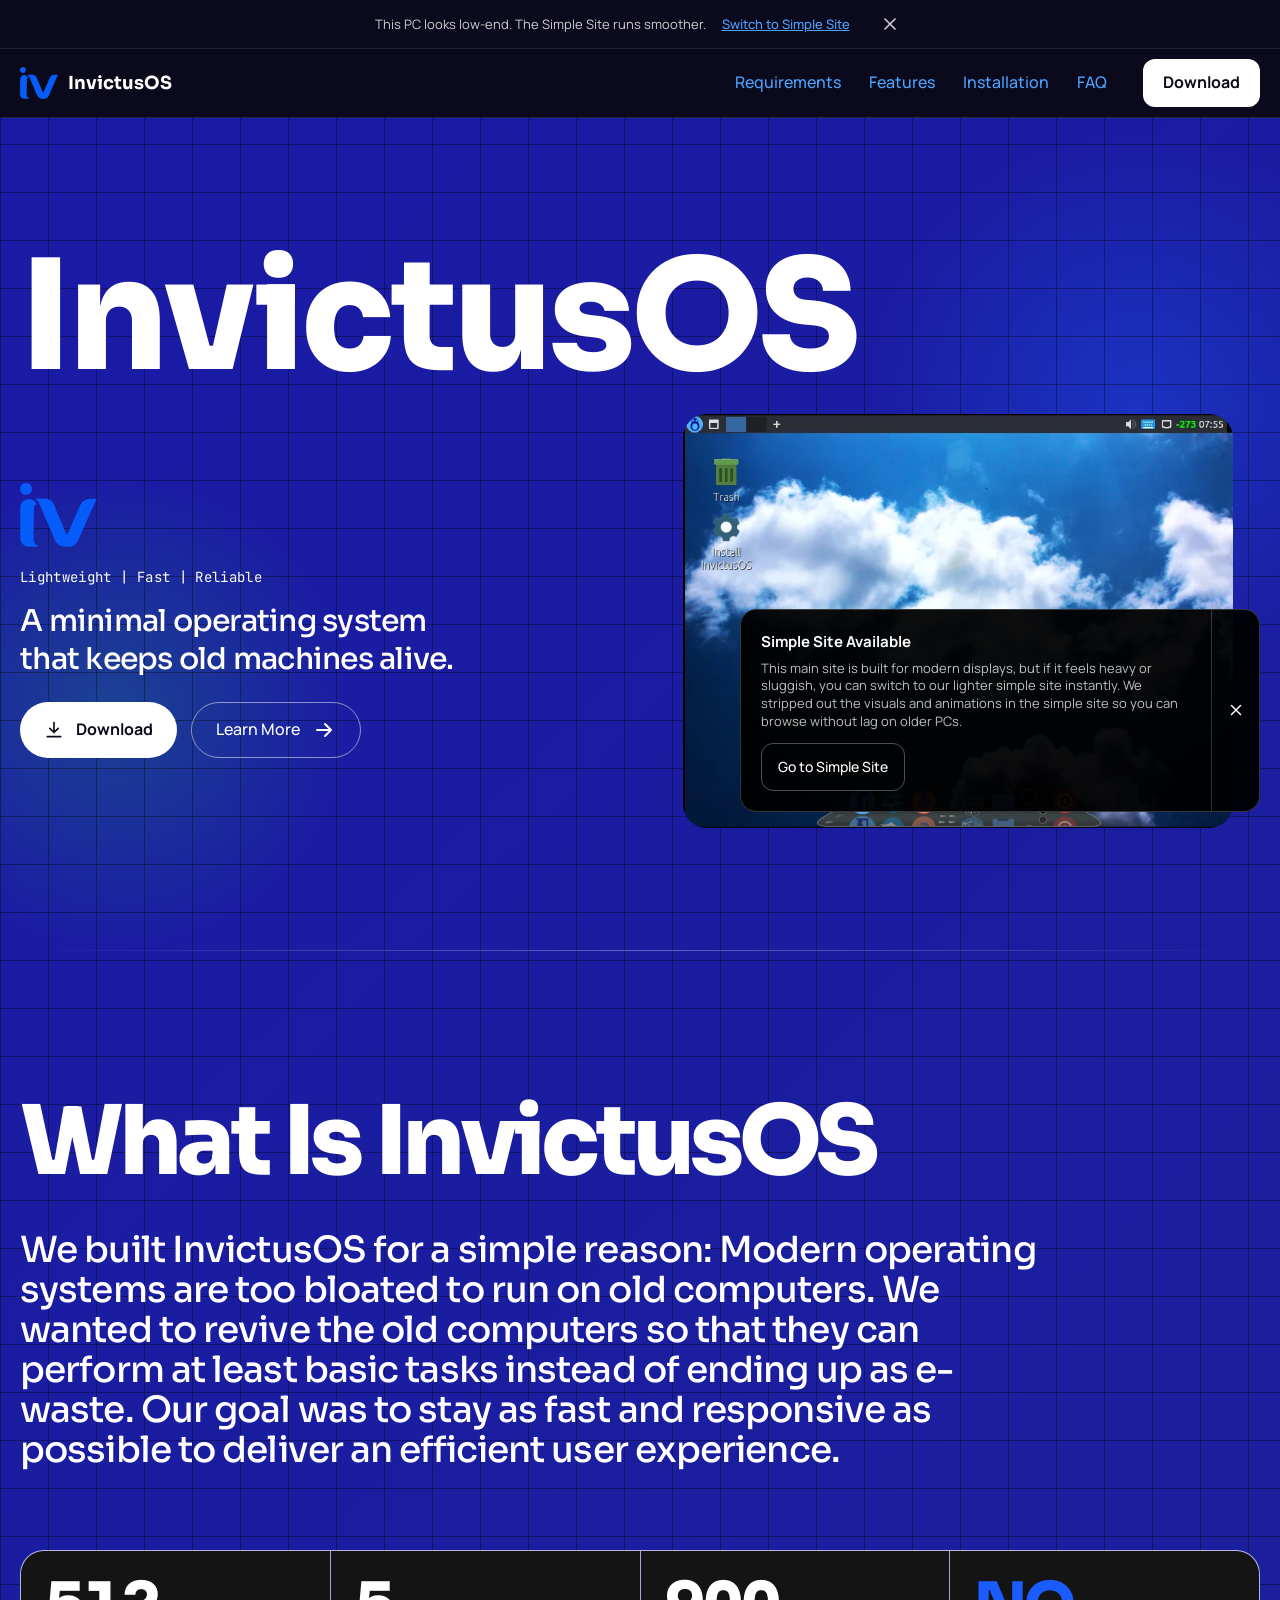
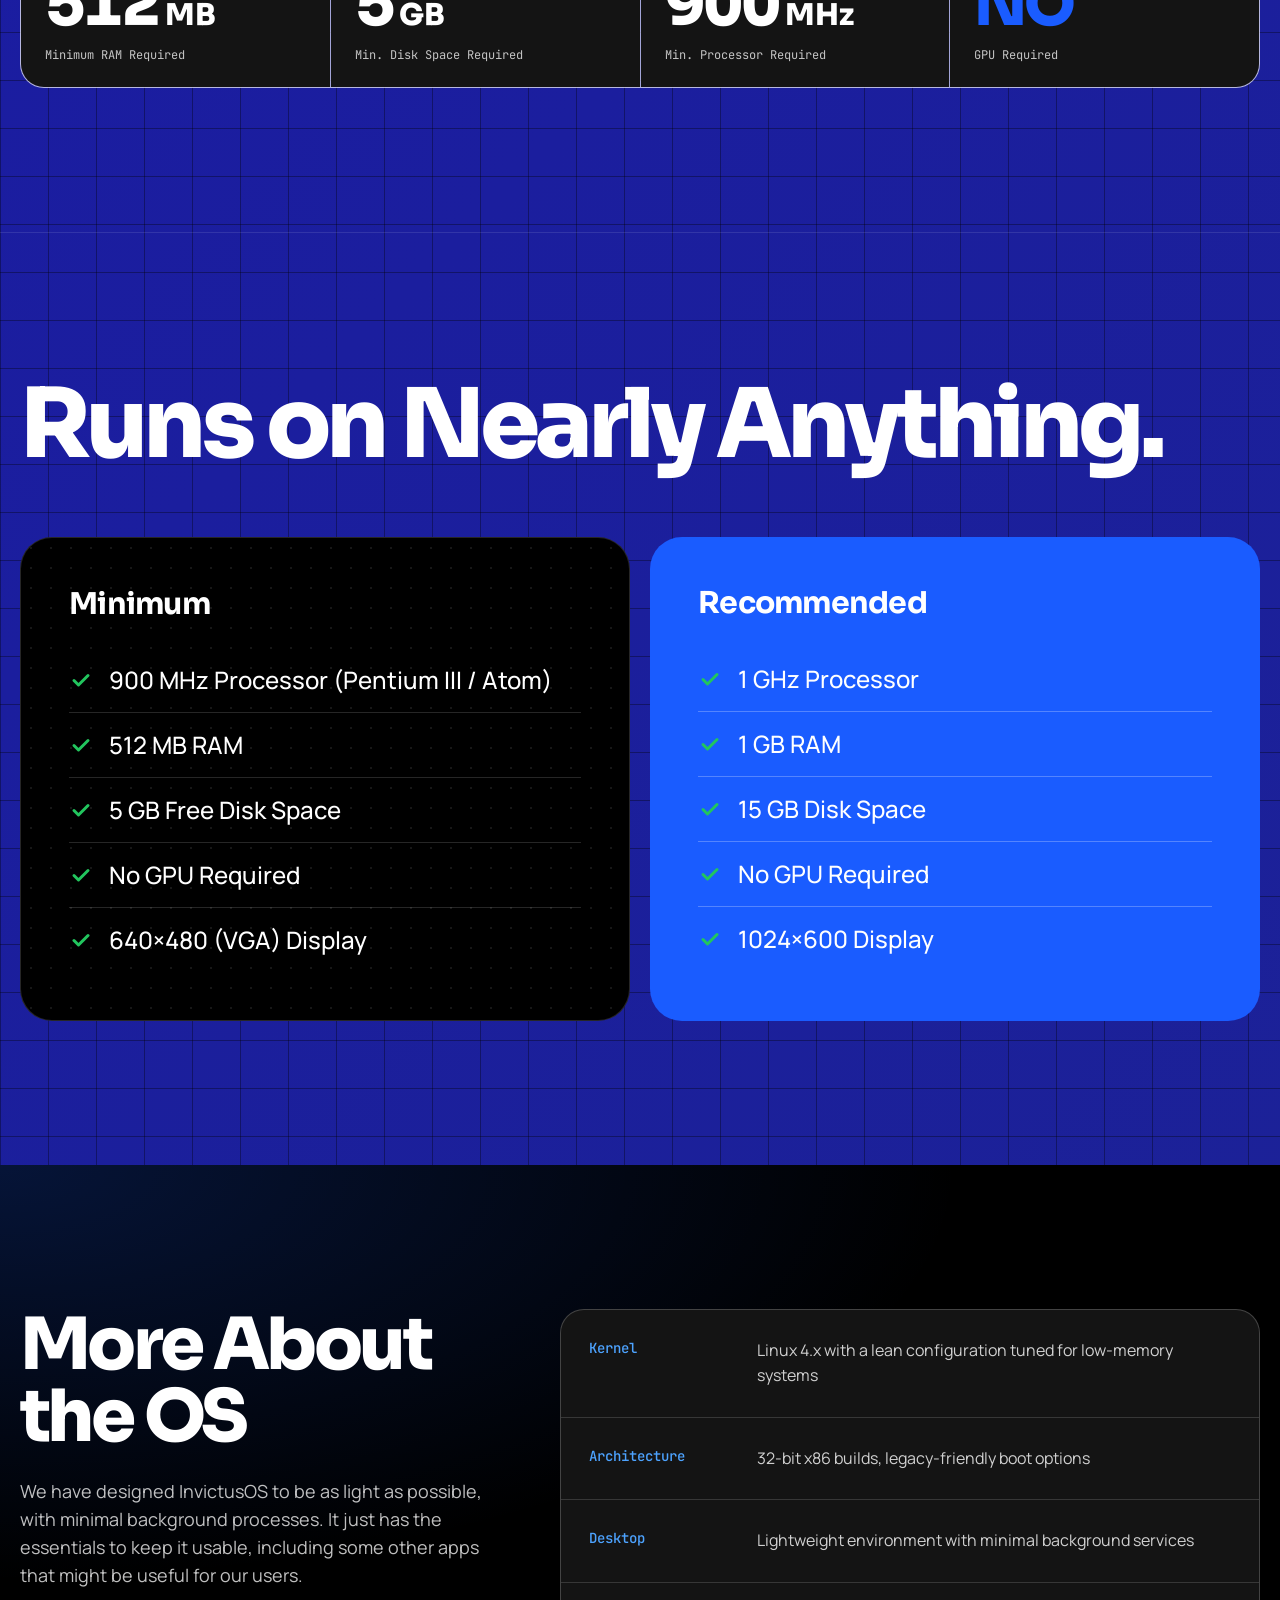
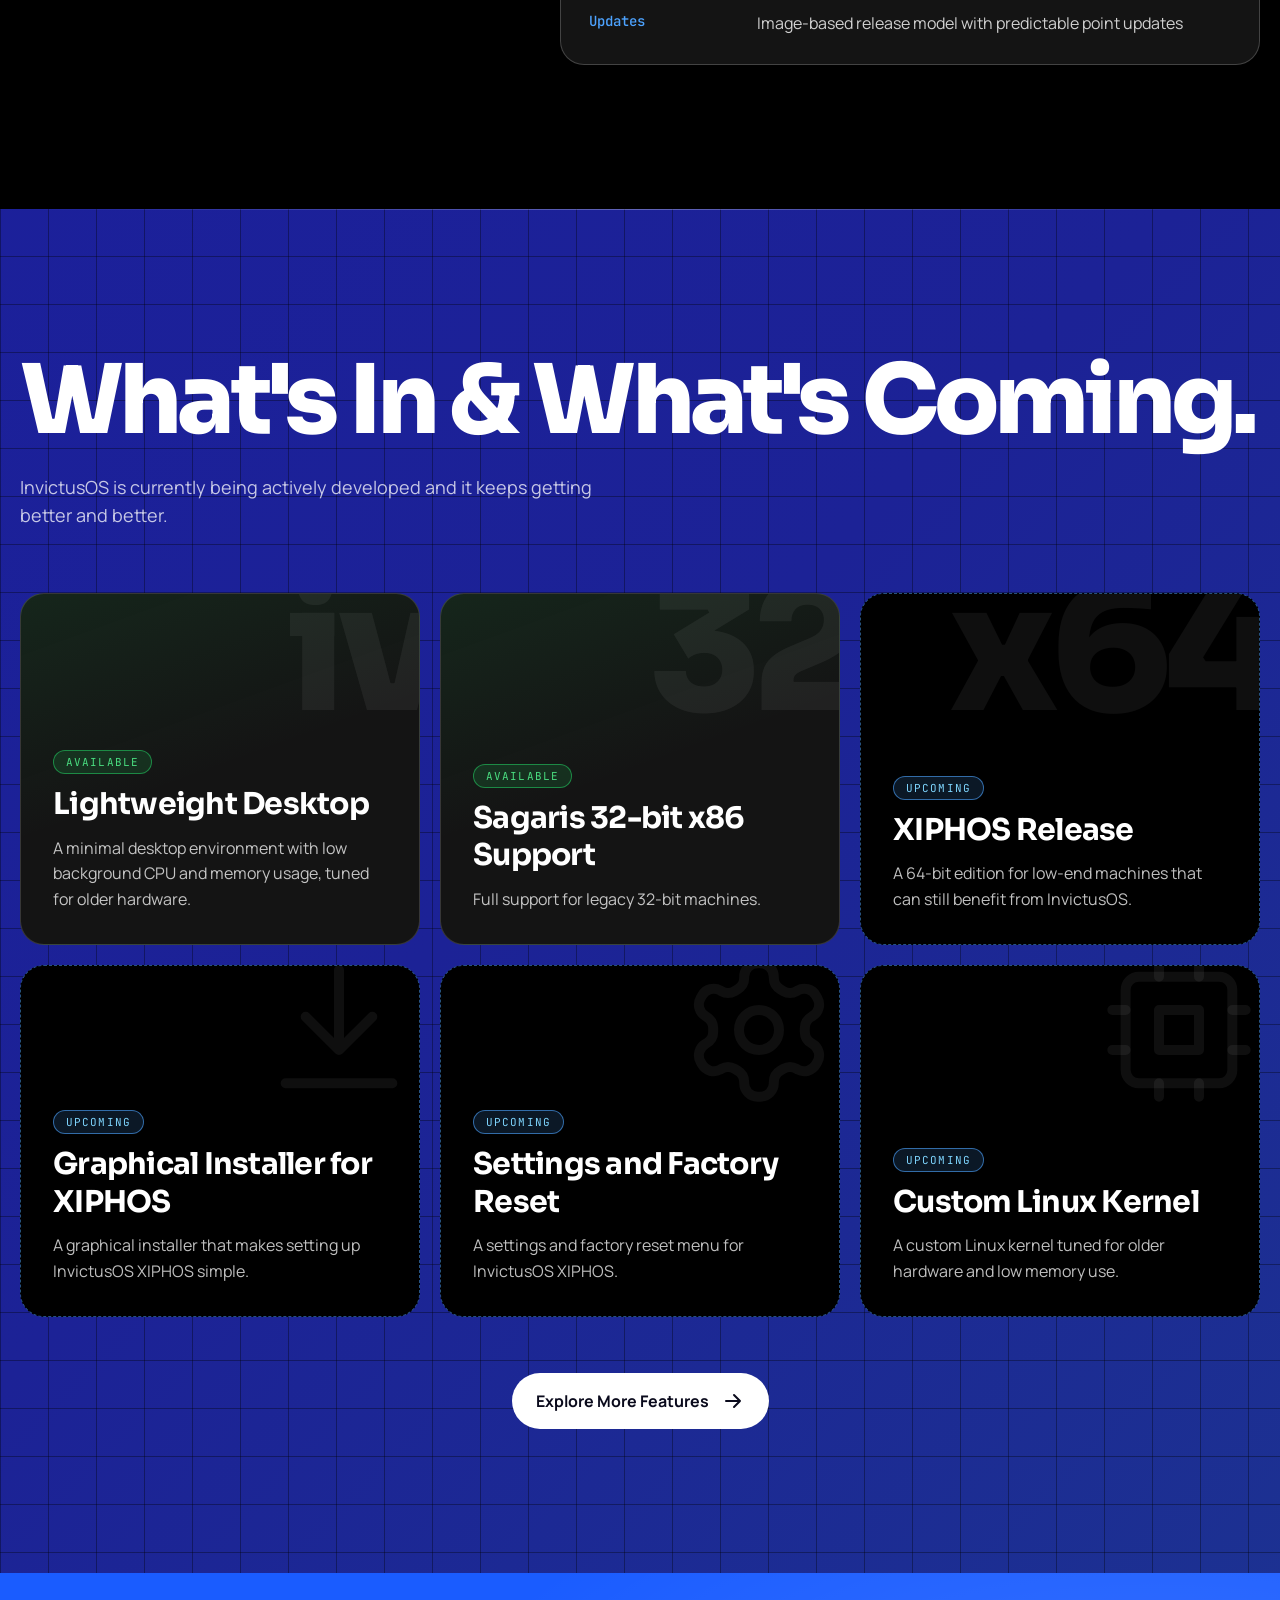
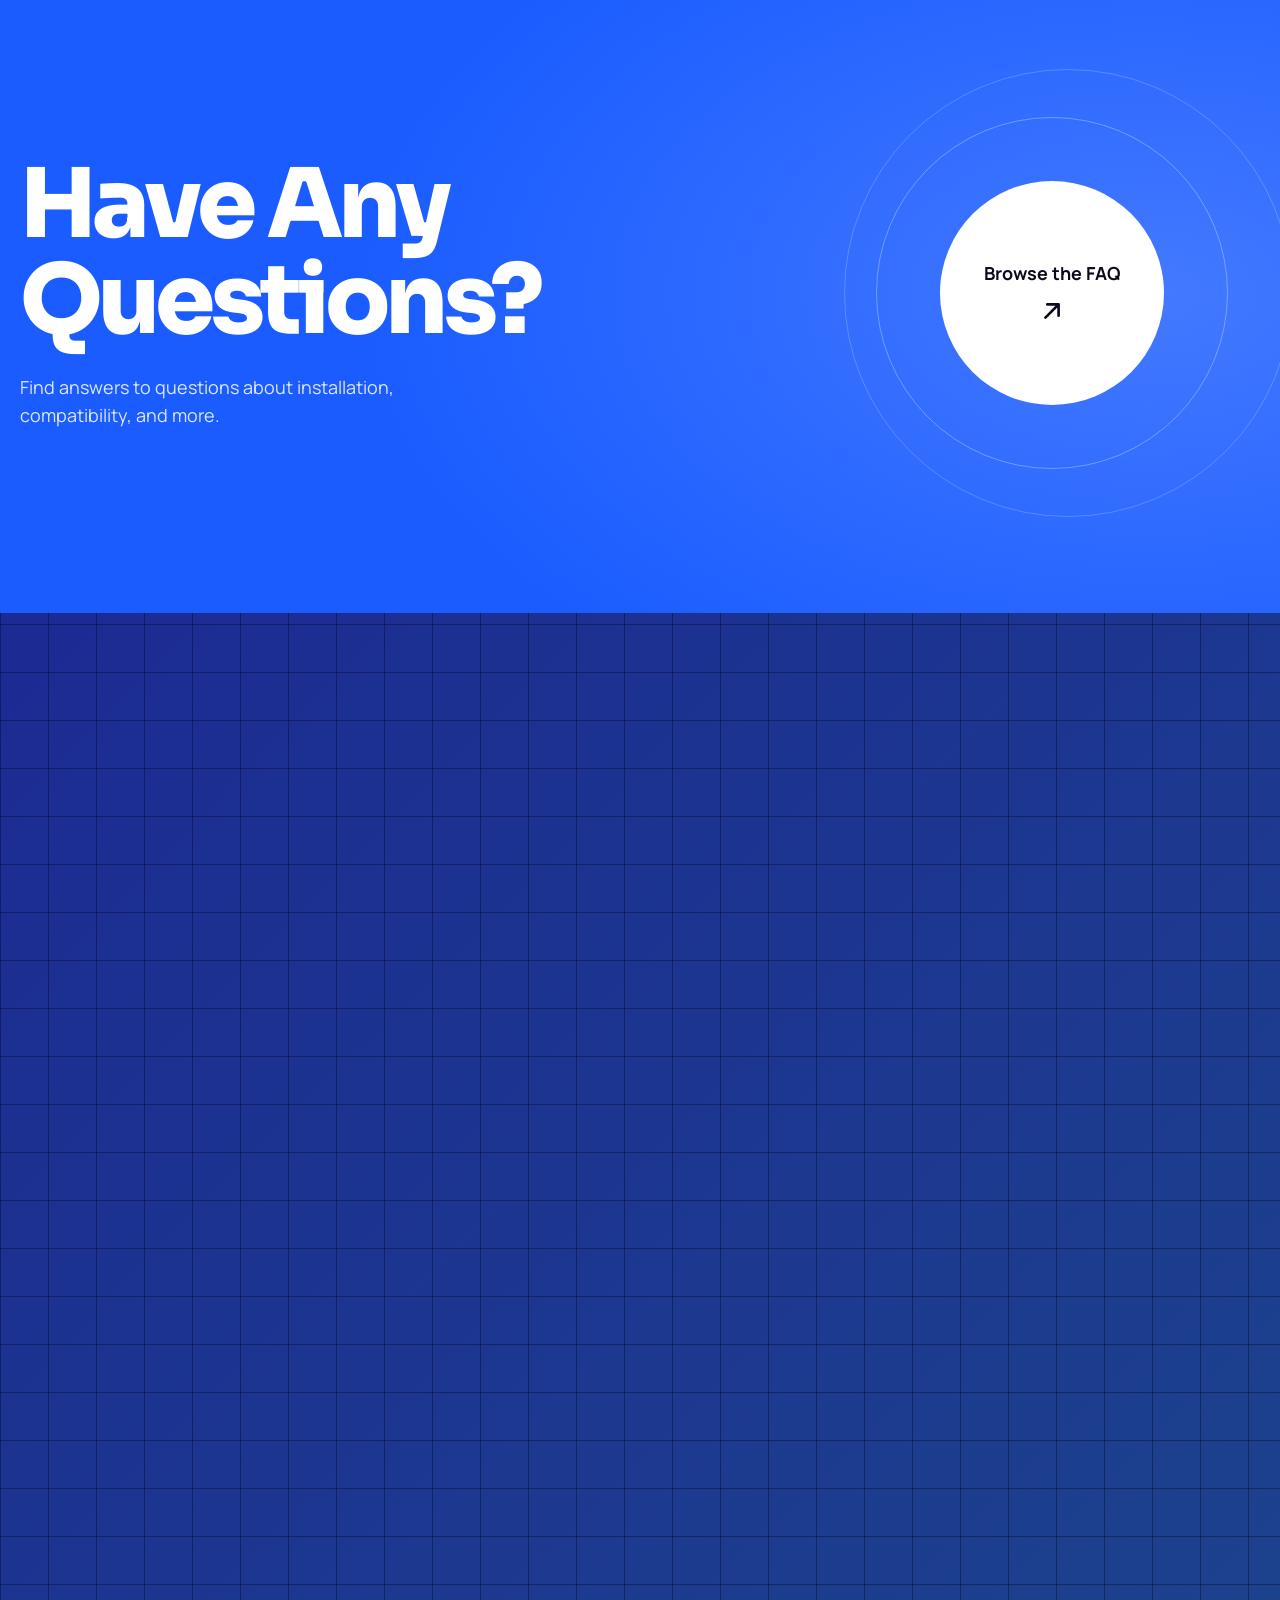
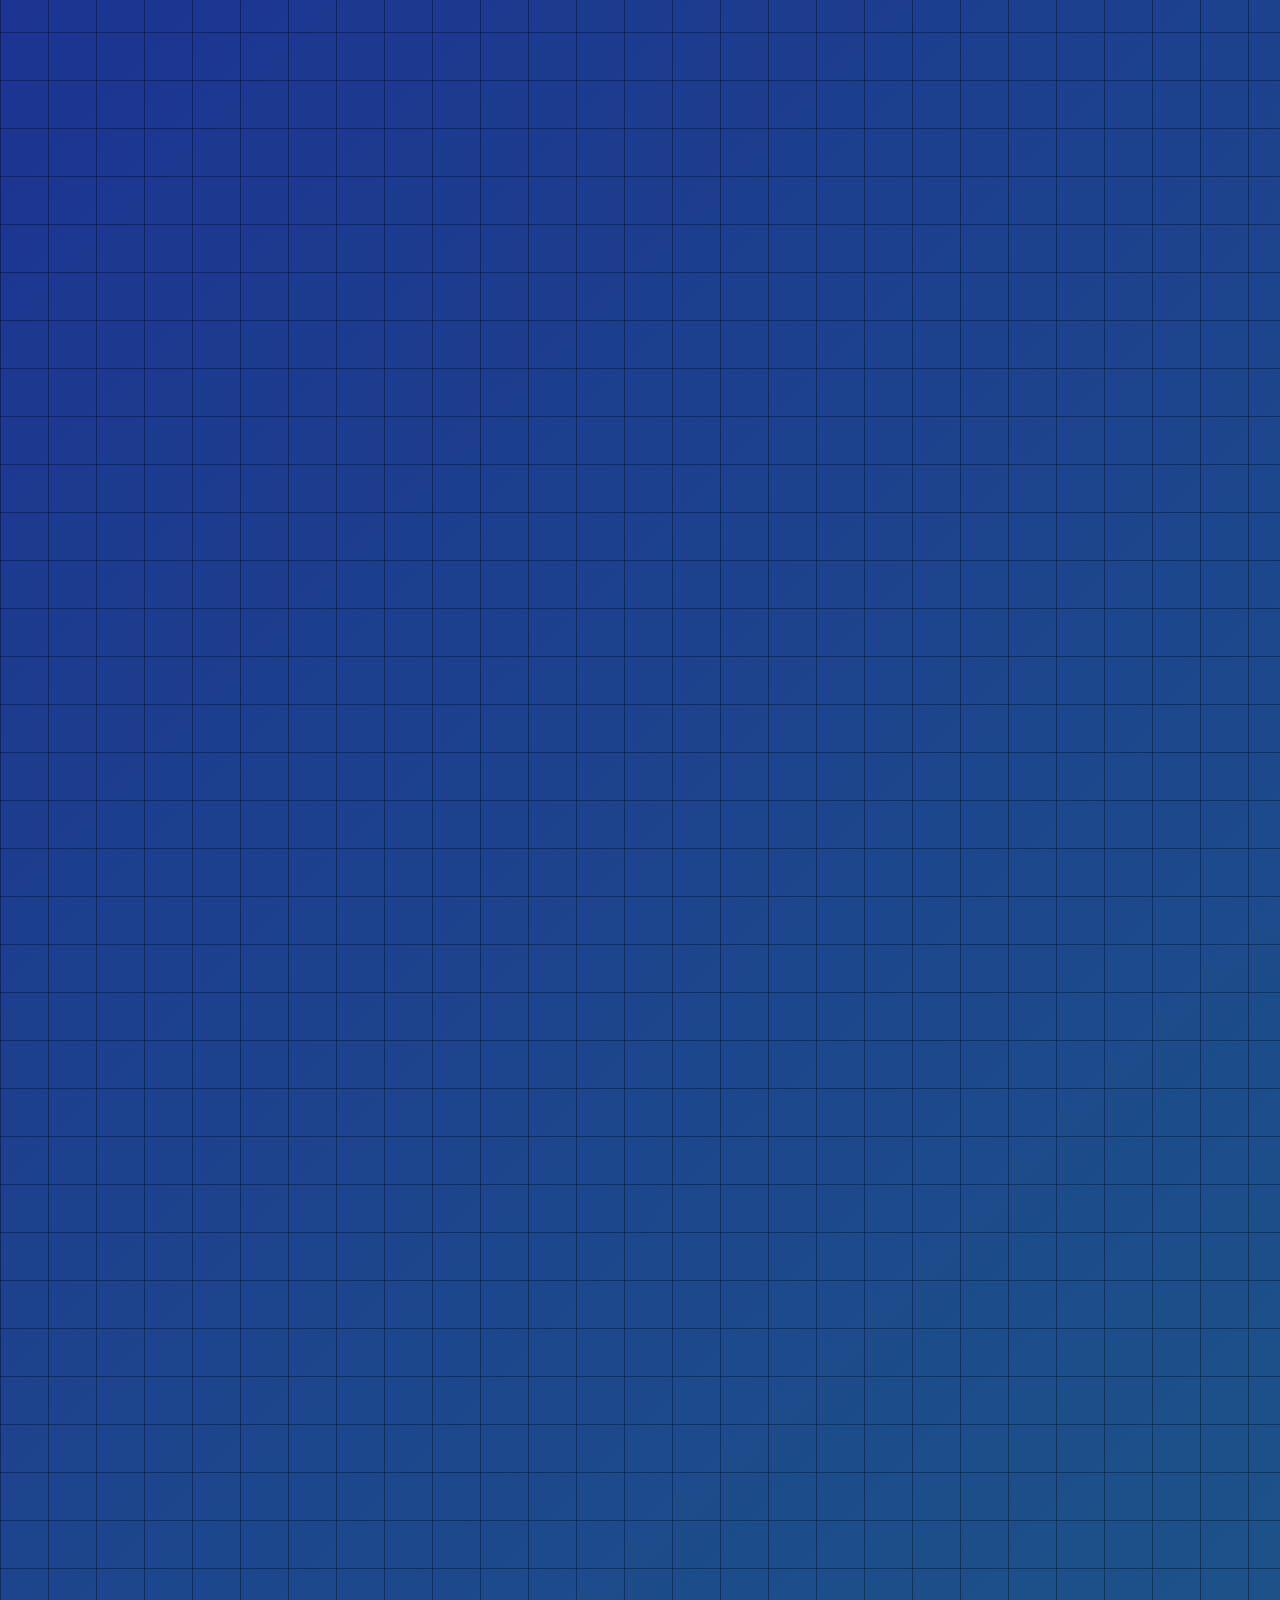
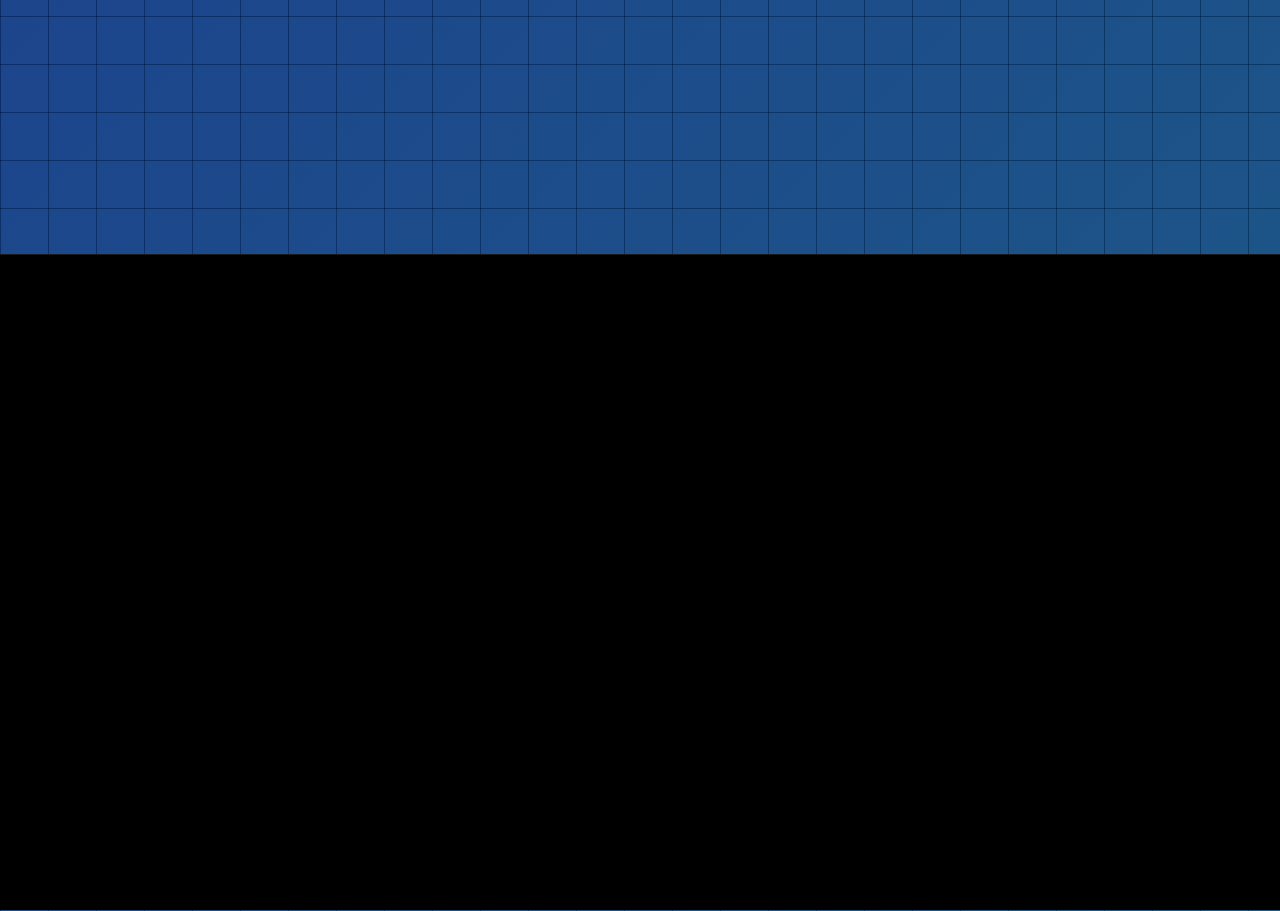
==== index.html @ 67bf079b "Update index.html" ====
<!DOCTYPE html>
<!--
  InvictusOS website - EDITING GUIDE (everything lives in this one file)
  TEXT    : edit the words between tags in the page content (search for a section banner such as ======== HERO ========).
  LINKS   : edit the href="..." in the same place.
  IMAGES  : edit src="assets/..." and the alt="..." description.
  COLOURS : style block, "1. COLOUR TOKENS" (numbers are R G B).
  LOOKS   : style block, "3. COMPONENTS" (plain CSS, one class per element).
  LINKS TO CHECK: download, installation, faq, features, simple, privacy, terms, support + the 5 social links.
  SECURITY: the script is locked by a hash in the Content-Security-Policy tag. If you edit the script block,
  open the browser console to get the new 'sha256-...' value and paste it into script-src.
-->
<html lang="en">
<head>
<meta charset="utf-8">
<meta name="viewport" content="width=device-width, initial-scale=1">
<title>InvictusOS – Lightweight, Fast, Reliable OS for Old Computers</title>
<meta name="description" content="InvictusOS is a minimal, lightweight operating system that keeps old machines alive. Runs on 512 MB RAM, a 900 MHz processor and 5 GB of disk space, with no GPU required.">
<meta name="robots" content="index, follow, max-image-preview:large">
<meta name="theme-color" content="#0a0a1c">
<link rel="canonical" href="https://webinvictusos.neocities.org/">
<meta property="og:type" content="website">
<meta property="og:site_name" content="InvictusOS">
<meta property="og:title" content="InvictusOS – Lightweight | Fast | Reliable">
<meta property="og:description" content="A minimal operating system that keeps old machines alive.">
<meta property="og:url" content="https://webinvictusos.neocities.org/">
<meta property="og:image" content="/assets/desktop.png">
<meta property="og:image:alt" content="The InvictusOS desktop with a cloudy sky wallpaper, a top panel and an app dock">
<meta name="twitter:card" content="summary_large_image">
<meta http-equiv="Content-Security-Policy" content="
    default-src 'none';
    script-src 'sha256-xLgyr0ZhT9daU7yfncZdba3iknJ+tiSZzN0KW40f1Nw=';
    style-src 'unsafe-inline';
    font-src 'self';
    img-src 'self' data:;
    connect-src 'none';
    base-uri 'none';
    form-action 'none';
  ">
<meta name="referrer" content="strict-origin-when-cross-origin">
<link rel="icon" href="data:image/svg+xml,%3Csvg xmlns='http://www.w3.org/2000/svg' viewBox='0 0 64 64'%3E%3Crect width='64' height='64' rx='14' fill='%230a0a1c'/%3E%3Ctext x='32' y='44' font-family='Arial' font-weight='700' font-size='34' text-anchor='middle' fill='%231a5cff'%3Eiv%3C/text%3E%3C/svg%3E">
<link rel="preload" href="assets/fonts/sora-latin-800-normal.woff2" as="font" type="font/woff2" crossorigin>
<link rel="preload" href="assets/fonts/manrope-latin-400-normal.woff2" as="font" type="font/woff2" crossorigin>
<script type="application/ld+json">
{"@context":"https://schema.org","@graph":[
{"@type":"WebSite","@id":"https://webinvictusos.neocities.org/#website","url":"https://webinvictusos.neocities.org/","name":"InvictusOS","description":"A minimal operating system that keeps old machines alive.","inLanguage":"en","publisher":{"@id":"https://webinvictusos.neocities.org/#org"}},
{"@type":"WebPage","@id":"https://webinvictusos.neocities.org/#webpage","url":"https://webinvictusos.neocities.org/","name":"InvictusOS – Lightweight, Fast, Reliable","isPartOf":{"@id":"https://webinvictusos.neocities.org/#website"},"about":{"@id":"https://webinvictusos.neocities.org/#os"},"primaryImageOfPage":"/assets/desktop.png","inLanguage":"en"},
{"@type":"Organization","@id":"https://webinvictusos.neocities.org/#org","name":"InvictusOS","url":"https://webinvictusos.neocities.org/","logo":"/assets/logo.svg","member":[
{"@type":"Person","name":"Sayansut Mohapatra","jobTitle":"Lead of Software & Firmware Engineering"},
{"@type":"Person","name":"Shreyans Das","jobTitle":"Arts & Creative Commons creator"},
{"@type":"Person","name":"Aarush Maharana","jobTitle":"Firmware Engineer"},
{"@type":"Person","name":"Gaurav Mohapatra","jobTitle":"Head of Marketing"},
{"@type":"Person","name":"KM Karthikeyan","jobTitle":"Webmaster & Content QA (Part-time)"}]},
{"@type":"SoftwareApplication","@id":"https://webinvictusos.neocities.org/#os","name":"InvictusOS","applicationCategory":"OperatingSystem","operatingSystem":"Linux 4.x based, 32-bit x86","description":"InvictusOS is a lightweight operating system designed to run on low-end and outdated laptops and desktops. It stays fast and responsive while keeping resource usage low.","image":"https://webinvictusos.neocities.org/assets/desktop.png","offers":{"@type":"Offer","price":"0","priceCurrency":"USD"},"memoryRequirements":"512 MB RAM","storageRequirements":"5 GB","processorRequirements":"900 MHz Pentium III / Atom","softwareVersion":"Sagaris","publisher":{"@id":"https://webinvictusos.neocities.org/#org"}}]}
</script>
<style>
/* ===========================================================================
   InvictusOS - styles
   1. COLOUR TOKENS   2. BASE   3. COMPONENTS   4. LITE MODE (slow PCs)   5. EXTRAS
   =========================================================================== */

/* ---------- 0. FONTS (self-hosted in assets/fonts; woff2 first, woff for older browsers) ---------- */
@font-face {
  font-family: "JetBrains Mono";
  font-weight: 500;
  font-style: normal;
  font-display: swap;
  src: url("assets/fonts/JetBrainsMono-Medium.woff2") format("woff2");
}
@font-face {
  font-family: "JetBrains Mono";
  font-weight: 400;
  font-style: normal;
  font-display: swap;
  src: url("assets/fonts/JetBrainsMono-Regular.woff2") format("woff2");
}
@font-face {
  font-family: "Manrope";
  font-weight: 700;
  font-style: normal;
  font-display: swap;
  src: url("assets/fonts/Manrope-Bold.woff2") format("woff2");
}
@font-face {
  font-family: "Manrope";
  font-weight: 500;
  font-style: normal;
  font-display: swap;
  src: url("assets/fonts/Manrope-Medium.woff2") format("woff2");
}
@font-face {
  font-family: "Manrope";
  font-weight: 400;
  font-style: normal;
  font-display: swap;
  src: url("assets/fonts/Manrope-Regular.woff2") format("woff2");
}
@font-face {
  font-family: "Sora";
  font-weight: 700;
  font-style: normal;
  font-display: swap;
  src: url("assets/fonts/Sora-Bold.woff2") format("woff2");
}
@font-face {
  font-family: "Sora";
  font-weight: 800;
  font-style: normal;
  font-display: swap;
  src: url("assets/fonts/Sora-ExtraBold.woff2") format("woff2");
}
@font-face {
  font-family: "Sora";
  font-weight: 500;
  font-style: normal;
  font-display: swap;
  src: url("assets/fonts/Sora-Medium.woff2") format("woff2");
}

/* ---------- 1. COLOUR TOKENS (edit these; numbers are R,G,B) ---------- */
:root {
  --c-navy: 10,10,28;     /* header, deep panels */
  --c-ink: 0,0,0;         /* black bands + footer */
  --c-card: 20,20,20;     /* dark cards */
  --c-brand: 26,92,255;   /* bright blue */
  --c-link: 77,163,255;   /* light blue links */
  --c-ok: 34,197,94;      /* green */
  --c-indigo: 26,26,166;  /* page gradient start */
  --c-mid: 28,34,150;     /* page gradient middle */
  --c-teal: 29,91,134;    /* page gradient end */
  --display: Sora, system-ui, "Segoe UI", Tahoma, Arial, sans-serif;
  --body: Manrope, system-ui, -apple-system, "Segoe UI", Tahoma, Arial, sans-serif;
  --mono: "JetBrains Mono", ui-monospace, Menlo, Consolas, "Courier New", monospace;
}

/* ---------- 2. BASE ---------- */
*, ::before, ::after { box-sizing: border-box; }
html { scroll-padding-top: 88px; color: #fff; font-family: var(--body); line-height: 1.5; -webkit-text-size-adjust: 100%; background: rgb(var(--c-indigo)) linear-gradient(135deg, rgb(var(--c-indigo)) 0%, rgb(var(--c-mid)) 45%, rgb(var(--c-teal)) 100%) fixed; }
body { margin: 0; min-height: 100vh; overflow-x: hidden; line-height: 1.6; -webkit-font-smoothing: antialiased; }
main { overflow-x: clip; }
h1, h2, h3, p, ul, ol, dl, dd, figure { margin: 0; }
ul, ol { padding: 0; list-style: none; }
a { color: inherit; text-decoration: none; }
button { padding: 0; border: 0; background: none; color: inherit; font: inherit; cursor: pointer; }
img, svg { display: block; }
img { max-width: 100%; height: auto; }
[hidden] { display: none !important; }
:focus-visible { outline: 2px solid rgb(var(--c-link)); outline-offset: 3px; }
main:focus { outline: none; }
.sr-only { position: absolute; width: 1px; height: 1px; padding: 0; margin: -1px; overflow: hidden; clip: rect(0,0,0,0); white-space: nowrap; border: 0; }
.icon-sm, .icon-md, .icon-tick { flex: none; fill: none; stroke: currentColor; stroke-width: 2; stroke-linecap: round; stroke-linejoin: round; }
.icon-sm { width: 1.25rem; height: 1.25rem; }
.icon-md { width: 1.5rem; height: 1.5rem; }
.icon-tick { width: 1.5rem; height: 1.5rem; stroke: rgb(var(--c-ok)); stroke-width: 3; }
::selection { background: rgb(var(--c-brand)); color: #fff; }
::-webkit-scrollbar { width: 6px; height: 6px; }
::-webkit-scrollbar-track { background: transparent; }
::-webkit-scrollbar-thumb { background: rgba(255,255,255,.28); border: 2px solid transparent; background-clip: padding-box; border-radius: 999px; }
::-webkit-scrollbar-thumb:hover { background: rgba(255,255,255,.55); background-clip: padding-box; }
@supports not selector(::-webkit-scrollbar) { html { scrollbar-width: thin; scrollbar-color: rgba(255,255,255,.3) transparent; } }

/* page background layers: graph lines + film grain */
.grid-lines, .grain { position: fixed; top: 0; right: 0; bottom: 0; left: 0; pointer-events: none; }
.grid-lines { z-index: -10; background-image: linear-gradient(rgba(0,0,0,.34) 1px, transparent 1px), linear-gradient(90deg, rgba(0,0,0,.34) 1px, transparent 1px); background-size: 48px 48px; }
.grain { z-index: 55; opacity: .07; mix-blend-mode: overlay; background-image: url("data:image/svg+xml,%3Csvg xmlns='http://www.w3.org/2000/svg' width='160' height='160'%3E%3Cfilter id='n'%3E%3CfeTurbulence type='fractalNoise' baseFrequency='.8' numOctaves='2' stitchTiles='stitch'/%3E%3CfeColorMatrix values='0 0 0 0 1 0 0 0 0 1 0 0 0 0 1 0 0 0 .6 0'/%3E%3C/filter%3E%3Crect width='100%25' height='100%25' filter='url(%23n)'/%3E%3C/svg%3E"); }
.skip { position: absolute; left: .75rem; top: -4rem; z-index: 100; padding: .75rem 1.25rem; border-radius: .5rem; background: #fff; color: rgb(var(--c-navy)); font-weight: 700; }
.skip:focus { top: .75rem; }
.sprite { position: absolute; width: 0; height: 0; }

/* ---------- 3. COMPONENTS ---------- */

/* Buttons */
.btn { display: inline-flex; align-items: center; justify-content: center; gap: .75rem; min-height: 56px; padding: .5rem 1.5rem; border-radius: 9999px; text-align: center; transition: color .15s, background-color .15s, border-color .15s; }
.btn-primary { background: #fff; color: rgb(var(--c-navy)); font-weight: 700; }
.btn-primary:hover { background: rgb(var(--c-brand)); color: #fff; }
.btn-primary:focus-visible { background: rgb(var(--c-brand)); color: #fff; }
.btn-outline { border: 1px solid rgba(255,255,255,.5); font-weight: 500; }
.btn-outline:hover { border-color: #fff; background: rgba(255,255,255,.1); }
.btn-outline:focus-visible { border-color: #fff; background: rgba(255,255,255,.1); }

/* Low-end PC banner (hidden unless a slow PC is detected) */
.lowbar { display: flex; flex-wrap: wrap; align-items: center; justify-content: center; gap: .25rem 1rem; padding: 0 .5rem 0 1rem; border-bottom: 1px solid rgba(255,255,255,.1); background: rgb(var(--c-navy)); font-size: .8125rem; line-height: 1.25rem; color: rgba(255,255,255,.8); }
.lowbar a { display: inline-flex; align-items: center; min-height: 48px; font-weight: 500; color: rgb(var(--c-link)); text-decoration: underline; }
.lowbar a:hover { color: #fff; }
.lowbar button { display: flex; align-items: center; justify-content: center; width: 3rem; height: 3rem; border-radius: .5rem; }
.lowbar button:hover { background: rgba(255,255,255,.1); }

/* Header + phone menu */
.site-header { position: sticky; top: 0; z-index: 50; border-bottom: 1px solid rgba(255,255,255,.1); background: rgba(var(--c-navy),.85); -webkit-backdrop-filter: blur(12px); backdrop-filter: blur(12px); }
.header-row { position: relative; display: flex; align-items: center; gap: 1rem; min-height: 68px; max-width: 80rem; margin: 0 auto; padding: 0 1.25rem; }
.brand-link { display: flex; align-items: center; gap: .625rem; min-height: 48px; white-space: nowrap; font: 700 1.125rem/1.75rem var(--display); }
.logo { width: auto; height: 2rem; }
.nav { display: none; }
.nav-link { display: flex; align-items: center; min-height: 48px; padding: 0 .75rem; border-radius: .5rem; font-weight: 500; color: rgb(var(--c-link)); }
.nav-link:hover { color: #fff; }
.header-download { display: none; align-items: center; min-height: 48px; padding: 0 1.25rem; border-radius: .75rem; background: #fff; font-weight: 700; color: rgb(var(--c-navy)); transition: background-color .15s; }
.header-download:hover { background: #eff6ff; }
.burger { position: relative; display: inline-flex; align-items: center; justify-content: center; width: 3rem; height: 3rem; margin-left: auto; border: 1px solid rgba(255,255,255,.2); border-radius: .75rem; }
.burger-bar { position: absolute; left: 50%; width: 20px; height: 2px; margin-left: -10px; border-radius: 2px; background: #fff; transition: transform .25s ease, opacity .2s ease; }
.burger-bar:nth-child(1) { top: 15px; }
.burger-bar:nth-child(2) { top: 22px; }
.burger-bar:nth-child(3) { top: 29px; }
.burger[aria-expanded="true"] .burger-bar:nth-child(1) { transform: translateY(7px) rotate(45deg); }
.burger[aria-expanded="true"] .burger-bar:nth-child(2) { opacity: 0; }
.burger[aria-expanded="true"] .burger-bar:nth-child(3) { transform: translateY(-7px) rotate(-45deg); }
.mnav { position: absolute; left: 0; right: 0; top: 100%; padding: .5rem 1.25rem 1.5rem; border-bottom: 1px solid rgba(255,255,255,.1); background: rgb(var(--c-navy)); box-shadow: 0 25px 50px -12px rgba(0,0,0,.25); }
.mnav-links { display: flex; flex-direction: column; }
.mnav-link { display: flex; align-items: center; justify-content: space-between; min-height: 60px; border-bottom: 1px solid rgba(255,255,255,.1); font: 600 1.25rem/1.75rem var(--display); }
.mnav-link:hover { color: rgb(var(--c-link)); }
.mnav-actions { display: flex; flex-direction: column; gap: .75rem; margin-top: 1.25rem; }
.mnav-download { display: flex; align-items: center; justify-content: center; min-height: 56px; border-radius: 9999px; background: #fff; font-weight: 700; color: rgb(var(--c-navy)); }
.mnav-download:hover { background: #eff6ff; }
@media (min-width: 960px) {
  .nav { display: flex; align-items: center; gap: .25rem; margin-left: auto; }
  .header-download { display: inline-flex; margin-left: .5rem; }
  .burger, .mnav { display: none; }
}

/* Section layout + titles */
.section-wrap { position: relative; max-width: 80rem; margin: 0 auto; padding: 6rem 1.25rem; }
.section-wrap::before { content: ""; position: absolute; left: 1.25rem; right: 1.25rem; top: 0; height: 1px; background: linear-gradient(to right, transparent, rgba(255,255,255,.3), transparent); }
.section-title, .dev-title { overflow-wrap: break-word; font: 800 2.5rem/.95 var(--display); letter-spacing: -.05em; }
.history-title, .feature-title, .req-title { font: 700 1.875rem/1.25 var(--display); letter-spacing: -.025em; }
.team-name { font: 700 1.5rem/1.25 var(--display); letter-spacing: -.025em; }
@media (min-width: 480px) { .section-title, .dev-title { font-size: 3.75rem; } }
@media (min-width: 768px) {
  .section-wrap { padding-top: 9rem; padding-bottom: 9rem; }
  .section-title { font-size: 5rem; line-height: 1; }
  .dev-title { font-size: 4rem; line-height: 1; }
}
@media (min-width: 1024px) { .section-title { font-size: 6rem; } .dev-title { font-size: 4.5rem; } }

/* Hero */
.hero { position: relative; display: flex; flex-direction: column; justify-content: center; max-width: 1500px; margin: 0 auto; padding: 2rem 1.25rem 2.5rem; }
.glow { position: absolute; z-index: -10; border-radius: 50%; pointer-events: none; filter: blur(100px); }
.glow-blue { right: -8rem; top: 1rem; width: 22rem; height: 22rem; background: rgba(var(--c-brand),.35); }
.glow-teal { left: -8rem; bottom: 0; width: 20rem; height: 20rem; background: rgba(var(--c-teal),.6); }
.hero-title { margin-top: .5rem; white-space: nowrap; font: 800 12.5vw/1 var(--display); letter-spacing: -.025em; }
.hero-grid { display: grid; align-items: center; gap: 2.5rem; margin-top: 2rem; }
.hero-logo { width: auto; height: 4rem; }
.hero-tag { margin-top: 1.25rem; font: .875rem/1.25rem var(--mono); letter-spacing: .025em; }
.hero-lead { max-width: 28rem; margin-top: 1rem; font: 500 1.875rem/1.25 var(--display); letter-spacing: -.025em; }
.hero-actions { display: flex; flex-wrap: wrap; gap: .875rem; margin-top: 2rem; }
.hero-figure { position: relative; }
.hero-figure picture { display: block; }
.hero-image { width: 100%; border-radius: 1.5rem; }
@media (min-width: 768px) { .glow-blue { width: 34rem; height: 34rem; } .glow-teal { width: 30rem; height: 30rem; } }
/* Laptops: size the hero by screen height so title, buttons and image fit on one screen */
@media (min-width: 1024px) {
  .hero { min-height: calc(100vh - 68px); padding: 1rem 1.25rem 1.5rem; }
  .hero-grid { grid-template-columns: repeat(12, 1fr); gap: 2rem; margin-top: 1.25rem; }
  .hero-copy, .hero-figure { grid-column: span 6; }
  .hero-actions { margin-top: 1.5rem; }
  .hero-image { width: auto; max-width: 100%; max-height: 46vh; margin: 0 auto; }
}
@media (min-width: 1024px) and (min-aspect-ratio: 34/25) { .hero-title { font-size: 17vh; } }
@media (min-width: 1664px) { .hero-title { font-size: 13rem; } }

/* About + stats */
.about-p { max-width: 64rem; margin-top: 2.5rem; font: 500 1.5rem/1.375 var(--display); letter-spacing: -.025em; }
.stats { display: grid; gap: 1px; margin-top: 5rem; overflow: hidden; border: 1px solid rgba(255,255,255,.2); border-radius: 1.5rem; background: rgba(255,255,255,.6); box-shadow: 0 0 90px -20px rgba(26,92,255,.55); }
.stat-cell { display: flex; flex-direction: column-reverse; justify-content: flex-end; gap: .75rem; padding: 1.5rem; background: rgb(var(--c-card)); }
.stat-label { font: .75rem/1rem var(--mono); color: rgba(255,255,255,.75); }
.stat-value { white-space: nowrap; font: 800 2.5rem/1 var(--display); font-variant-numeric: tabular-nums; letter-spacing: -.05em; }
.stat-no { color: rgb(var(--c-brand)); }
.unit { font-size: .5em; letter-spacing: 0; }
@media (min-width: 640px) { .stats { grid-template-columns: repeat(2, 1fr); } }
@media (min-width: 768px) { .about-p { font-size: 2.25rem; line-height: 2.5rem; } }
@media (min-width: 1024px) { .stats { grid-template-columns: repeat(4, 1fr); } .stat-value { font-size: 3rem; } }
@media (min-width: 1280px) { .stat-value { font-size: 3.75rem; } }

/* System requirements */
.requirements { padding: 6rem 0; border-top: 1px solid rgba(255,255,255,.1); }
.requirements-inner { max-width: 80rem; margin: 0 auto; padding: 0 1.25rem; }
.req-grid { display: grid; gap: 1.25rem; margin-top: 4rem; }
.req-card { padding: 2rem; border-radius: 2rem; color: #fff; }
.req-min { border: 1px solid rgba(255,255,255,.15); background: #000 radial-gradient(rgba(255,255,255,.09) 1px, transparent 1px) 0 0 / 20px 20px; }
.req-rec { background: rgb(var(--c-brand)); box-shadow: 0 40px 120px -30px rgba(26,92,255,.9); }
.req-list { margin-top: 1.5rem; }
.req-list li + li { border-top: 1px solid rgba(255,255,255,.15); }
.req-rec .req-list li + li { border-top-color: rgba(255,255,255,.25); }
.req-row { display: flex; align-items: center; gap: 1rem; padding: 1rem 0; font-size: 1.25rem; line-height: 1.75rem; font-weight: 500; }
@media (min-width: 768px) { .requirements { padding: 9rem 0; } .req-card { padding: 3rem; } .req-row { font-size: 1.5rem; line-height: 2rem; } }
@media (min-width: 1024px) { .req-grid { grid-template-columns: repeat(2, 1fr); } }

/* More about the OS */
.more { padding: 6rem 0; background: #000 radial-gradient(60rem 26rem at 0% 0%, rgba(26,92,255,.22), transparent); }
.more-grid { display: grid; gap: 3.5rem; max-width: 80rem; margin: 0 auto; padding: 0 1.25rem; }
.team-p, .features-intro { margin-top: 1.5rem; font-size: 1.125rem; line-height: 1.75rem; color: rgba(255,255,255,.75); }
.features-intro { max-width: 36rem; }
.spec-card { align-self: flex-start; overflow: hidden; border: 1px solid rgba(255,255,255,.2); border-radius: 1.5rem; background: rgb(var(--c-card)); }
.spec-list > div + div { border-top: 1px solid rgba(255,255,255,.15); }
.spec-row { display: grid; gap: .25rem; padding: 1.75rem; }
.spec-name { font: 500 .875rem/1.25rem var(--mono); color: rgb(var(--c-link)); }
.spec-val { color: rgba(255,255,255,.8); overflow-wrap: anywhere; }
@media (min-width: 640px) { .spec-row { grid-template-columns: 9rem 1fr; gap: 1.5rem; } }
@media (min-width: 768px) { .more { padding: 9rem 0; } }
@media (min-width: 1024px) { .more-grid { grid-template-columns: repeat(12, 1fr); } .dev-head { grid-column: span 5; } .spec-card { grid-column: span 7; } }

/* Features */
.card-grid { display: grid; gap: 1.25rem; margin-top: 4rem; }
.feature-card { position: relative; display: flex; flex-direction: column; justify-content: flex-end; gap: .75rem; height: 100%; min-height: 22rem; padding: 2rem; overflow: hidden; border-radius: 1.5rem; }
.feature-available { border: 1px solid rgba(255,255,255,.15); background: rgb(var(--c-card)) linear-gradient(160deg, rgba(34,197,94,.1), transparent 50%); }
.feature-upcoming { border: 1px dashed rgba(var(--c-link),.5); background: #000; }
.feature-glyph { position: absolute; right: -1rem; top: -2rem; font: 800 11rem/1 var(--display); letter-spacing: -.05em; color: rgba(255,255,255,.06); transition: color .3s; }
.feature-glyph svg { width: 10rem; height: 10rem; margin: 1rem 1rem 0 0; fill: none; stroke: currentColor; stroke-width: 1.5; stroke-linecap: round; stroke-linejoin: round; }
.feature-card:hover .feature-glyph { color: rgba(var(--c-brand),.4); }
.pill { width: fit-content; padding: .25rem .75rem; border-radius: 9999px; font: 11px var(--mono); text-transform: uppercase; letter-spacing: .1em; }
.pill-ok { border: 1px solid rgba(var(--c-ok),.6); background: rgba(var(--c-ok),.15); color: #4ade80; }
.pill-upcoming { border: 1px solid rgba(var(--c-link),.6); background: rgba(var(--c-link),.15); color: #7dd3fc; }
.muted { color: rgba(255,255,255,.75); }
.more-row { display: flex; justify-content: center; margin-top: 3.5rem; }
@media (min-width: 768px) { .card-grid { grid-template-columns: repeat(3, 1fr); } }

/* FAQ band */
.faq-band { overflow: hidden; padding: 5rem 0; background: rgb(var(--c-brand)) radial-gradient(50rem 30rem at 90% 50%, rgba(255,255,255,.18), transparent); }
.faq-inner { display: flex; flex-direction: column; align-items: flex-start; justify-content: space-between; gap: 3rem; max-width: 80rem; margin: 0 auto; padding: 0 1.25rem; }
.faq-text { max-width: 28rem; margin-top: 1.5rem; font-size: 1.125rem; line-height: 1.75rem; color: rgba(255,255,255,.85); }
.faq-circle { position: relative; flex: none; padding: 3.5rem; }
.faq-ring { position: absolute; top: 0; right: 0; bottom: 0; left: 0; margin: auto; width: 17rem; height: 17rem; border: 1px solid rgba(255,255,255,.3); border-radius: 50%; }
.faq-ring-outer { width: 21rem; height: 21rem; border-color: rgba(255,255,255,.2); }
.faq-button { position: relative; display: flex; flex: none; flex-direction: column; align-items: center; justify-content: center; gap: .5rem; width: 11rem; height: 11rem; border-radius: 50%; background: #fff; text-align: center; font-weight: 700; color: rgb(var(--c-navy)); transition: transform .3s, background-color .3s, color .3s; }
.faq-button:hover { transform: scale(1.05); background: #000; color: #fff; }
.faq-button:focus-visible { transform: scale(1.05); background: #000; color: #fff; }
.faq-arrow { width: 2rem; height: 2rem; fill: none; stroke: currentColor; stroke-width: 2; stroke-linecap: round; stroke-linejoin: round; transform: rotate(-45deg); transition: transform .3s; }
.faq-button:hover .faq-arrow { transform: none; }
.faq-button:focus-visible .faq-arrow { transform: none; }
@media (min-width: 768px) {
  .faq-band { padding: 7rem 0; }
  .faq-circle { padding: 6rem; }
  .faq-ring { width: 22rem; height: 22rem; }
  .faq-ring-outer { width: 28rem; height: 28rem; }
  .faq-button { width: 14rem; height: 14rem; font-size: 1.125rem; line-height: 1.75rem; }
}
@media (min-width: 1024px) { .faq-inner { flex-direction: row; align-items: center; } }

/* History timeline */
.timeline-tag { margin-top: 1.5rem; font: .875rem/1.25rem var(--mono); color: rgba(255,255,255,.75); }
.timeline { margin-top: 4rem; }
.history-row { position: relative; display: grid; gap: 1rem; padding: 2.5rem 0; border-top: 1px solid rgba(255,255,255,.3); }
.history-last { border-top-color: rgb(var(--c-ok)); }
.history-bar { position: absolute; left: 0; right: 0; top: -1px; height: 2px; background: rgb(var(--c-link)); }
.history-last .history-bar { background: rgb(var(--c-ok)); }
.history-title { display: flex; align-items: flex-start; gap: 1rem; }
.history-dot { flex: none; width: .75rem; height: .75rem; margin-top: .75rem; border-radius: 50%; background: rgb(45,123,255); box-shadow: 0 0 0 4px rgba(45,123,255,.3); }
.history-last .history-dot { background: rgb(var(--c-ok)); box-shadow: 0 0 0 4px rgba(var(--c-ok),.3); }
.history-text { font-size: 1.125rem; line-height: 1.75rem; color: rgba(255,255,255,.75); }
@media (min-width: 768px) {
  .history-row { grid-template-columns: repeat(12, 1fr); gap: 2rem; }
  .history-title { grid-column: span 5; font-size: 2.25rem; line-height: 2.5rem; }
  .history-text { grid-column: span 7; }
}

/* Creators */
.team-section { max-width: 80rem; margin: 0 auto; padding: 0 1.25rem 6rem; }
.team-ul { display: grid; gap: 1rem; margin-top: 4rem; }
.team-ul a { display: block; height: 100%; border-radius: 1.5rem; }
.team-card { display: flex; flex-direction: column; gap: 1.5rem; height: 100%; padding: 1.5rem; border: 1px solid rgba(255,255,255,.15); border-radius: 1.5rem; background: rgb(var(--c-card)); transition: color .35s ease, background-color .35s ease, border-color .35s ease; }
.team-card:hover { background: #fff; color: rgb(var(--c-navy)); }
a:focus-visible .team-card { background: #fff; color: rgb(var(--c-navy)); }
.avatar-ring { display: block; width: 102px; height: 102px; padding: 3px; border-radius: 50%; background: conic-gradient(from 180deg, rgb(var(--c-brand)), rgb(var(--c-link)), rgb(var(--c-teal)), rgb(var(--c-brand))); }
.team-img { width: 6rem; height: 6rem; border-radius: 50%; object-fit: cover; }
.team-body { margin-top: auto; }
.team-role { margin-top: .5rem; font: .75rem/1rem var(--mono); color: rgba(255,255,255,.7); transition: color .35s ease; }
.team-card:hover .team-role { color: rgba(var(--c-navy),.7); }
a:focus-visible .team-role { color: rgba(var(--c-navy),.7); }
@media (min-width: 640px) { .team-ul { grid-template-columns: repeat(2, 1fr); } }
@media (min-width: 768px) { .team-section { padding-bottom: 9rem; } }
@media (min-width: 1024px) { .team-ul { grid-template-columns: repeat(4, 1fr); } }

/* Community links */
.link-list { margin-top: 4rem; border-top: 1px solid rgba(255,255,255,.25); border-bottom: 1px solid rgba(255,255,255,.25); }
.link-list li + li { border-top: 1px solid rgba(255,255,255,.25); }
.link-row { display: flex; align-items: center; justify-content: space-between; gap: 1rem; min-height: 96px; padding: 0 .5rem; background: linear-gradient(#fff, #fff) no-repeat bottom / 100% 0%; font: 800 1.75rem/1 var(--display); letter-spacing: -.05em; overflow-wrap: anywhere; transition: background-size .5s, color .5s, padding .5s; }
.link-row:hover { padding: 0 1.5rem; background-size: 100% 100%; color: rgb(var(--c-navy)); }
.link-row:focus-visible { padding: 0 1.5rem; background-size: 100% 100%; color: rgb(var(--c-navy)); }
.link-row-arrow { flex: none; width: 2rem; height: 2rem; fill: none; stroke: currentColor; stroke-width: 2; stroke-linecap: round; stroke-linejoin: round; transform: rotate(-45deg); transition: transform .5s; }
.link-row:hover .link-row-arrow { transform: none; }
.link-row:focus-visible .link-row-arrow { transform: none; }
@media (min-width: 480px) { .link-row { font-size: 2.5rem; } }
@media (min-width: 768px) { .link-row { font-size: 3.5rem; } .link-row-arrow { width: 3.5rem; height: 3.5rem; } }
@media (min-width: 1024px) { .link-row { font-size: 4.5rem; } }

/* Footer */
.site-footer { overflow: hidden; padding-top: 3.5rem; border-top: 1px solid rgba(255,255,255,.1); background: #000; font-size: .875rem; line-height: 1.25rem; }
.footer-inner { max-width: 72rem; margin: 0 auto; padding: 0 1.25rem; }
.footer-grid { display: grid; gap: 2.5rem; }
.footer-blurb { max-width: 26ch; margin: .5rem 0 1.5rem; color: rgba(255,255,255,.75); }
.footer-simple { display: inline-flex; align-items: center; min-height: 48px; padding: 0 1.5rem; border: 1px solid rgba(255,255,255,.5); border-radius: 9999px; font-weight: 500; transition: color .15s, background-color .15s; }
.footer-simple:hover { background: #fff; color: rgb(var(--c-navy)); }
.footer-simple:focus-visible { background: #fff; color: rgb(var(--c-navy)); }
.foot-heading { margin-bottom: .5rem; font: 700 .75rem/1rem var(--mono); text-transform: uppercase; letter-spacing: .12em; }
.foot-link { display: flex; align-items: center; min-height: 48px; color: rgb(var(--c-link)); }
.foot-link:hover { color: #fff; text-decoration: underline; }
.footer-bottom { display: flex; flex-wrap: wrap; align-items: center; justify-content: space-between; gap: .75rem; margin-top: 2.5rem; padding-top: 1.5rem; border-top: 1px solid rgba(255,255,255,.15); font: .75rem/1rem var(--mono); color: rgba(255,255,255,.75); }
.legal-nav { display: flex; gap: .25rem; }
.legal-link { display: flex; align-items: center; min-height: 48px; padding: 0 .5rem; }
.legal-link:hover { color: #fff; }
.footer-wordmark { margin-top: 2.5rem; padding-bottom: 1rem; text-align: center; white-space: nowrap; -webkit-user-select: none; user-select: none; font: 800 13vw/1 var(--display); letter-spacing: -.025em; color: transparent; background: linear-gradient(to bottom, rgba(255,255,255,.3), rgba(255,255,255,.12), rgba(255,255,255,.04)); -webkit-background-clip: text; background-clip: text; }
@media (min-width: 640px) { .footer-grid { grid-template-columns: repeat(2, 1fr); } }
@media (min-width: 1024px) { .footer-grid { grid-template-columns: 1.5fr 1fr 1fr 1fr; } }
@media (min-width: 1670px) { .footer-wordmark { font-size: 13rem; } }

/* Back-to-top button (with scroll progress ring) */
.totop { position: fixed; bottom: 1.25rem; right: 1.25rem; z-index: 56; display: none; align-items: center; justify-content: center; width: 3.5rem; height: 3.5rem; border-radius: 9999px; background: rgba(var(--c-ink),.9); color: #fff; -webkit-backdrop-filter: blur(8px); backdrop-filter: blur(8px); }
.totop.show { display: flex; }
.totop:hover { background: rgb(var(--c-brand)); }
.totop-ring { position: absolute; top: 0; right: 0; bottom: 0; left: 0; width: 100%; height: 100%; transform: rotate(-90deg); }
.totop-arrow { position: relative; width: 1.25rem; height: 1.25rem; fill: none; stroke: currentColor; stroke-width: 2; stroke-linecap: round; stroke-linejoin: round; transform: rotate(-90deg); }
.ring-bg { stroke: rgba(255,255,255,.2); }
.ring-fg { stroke: rgb(var(--c-link)); }

/* "Simple Site" notice (toast) */
.note { position: fixed; bottom: 88px; left: .75rem; right: .75rem; z-index: 60; display: flex; border: 1px solid rgba(255,255,255,.2); border-radius: 1rem; background: rgba(0,0,0,.95); box-shadow: 0 25px 50px -12px rgba(0,0,0,.25); -webkit-backdrop-filter: blur(8px); backdrop-filter: blur(8px); }
.note-div { flex: 1; padding: 1rem; }
.note-title { font-size: 15px; font-weight: 700; }
.note-p { margin: .375rem 0 .75rem; font-size: 13px; line-height: 1.375; color: rgba(255,255,255,.75); }
.note-a { display: inline-flex; align-items: center; min-height: 48px; padding: 0 1rem; border: 1px solid rgba(255,255,255,.3); border-radius: .75rem; font-size: .875rem; font-weight: 500; }
.note-a:hover, .note-button:hover { background: rgba(255,255,255,.1); }
.note-button { display: flex; align-items: center; justify-content: center; width: 3rem; border-left: 1px solid rgba(255,255,255,.2); border-radius: 0 1rem 1rem 0; }
.note-svg { width: 18px; height: 18px; fill: none; stroke: currentColor; stroke-width: 2; stroke-linecap: round; stroke-linejoin: round; }
@media (min-width: 640px) { .note { left: auto; right: 1.25rem; max-width: 520px; } .note-div { padding: 1.25rem; } }

/* Old browsers without flex "gap" (script adds .no-flex-gap): same spacing with margins */
.no-flex-gap .btn > * + * { margin-left: .75rem; }
.no-flex-gap .hero-actions > * { margin: 0 .875rem .875rem 0; }
.no-flex-gap .header-row > * + * { margin-left: 1rem; }
.no-flex-gap .brand-link > * + * { margin-left: .625rem; }
.no-flex-gap .nav > * + * { margin-left: .25rem; }
.no-flex-gap .lowbar > * { margin: 0 .5rem; }
.no-flex-gap .req-row > * + *, .no-flex-gap .history-title > * + *, .no-flex-gap .link-row > * + * { margin-left: 1rem; }
.no-flex-gap .footer-bottom > * { margin: 0 .375rem .375rem 0; }
.no-flex-gap .legal-nav > * + * { margin-left: .25rem; }
.no-flex-gap .feature-card > * + *, .no-flex-gap .mnav-actions > * + * { margin-top: .75rem; }
.no-flex-gap .stat-cell > :first-child { margin-top: .75rem; }
.no-flex-gap .team-card > * + * { margin-top: 1.5rem; }
.no-flex-gap .faq-button > * + * { margin-top: .5rem; }
.no-flex-gap .faq-inner > * + * { margin-top: 3rem; }
@media (min-width: 1024px) { .no-flex-gap .faq-inner > * + * { margin-top: 0; margin-left: 3rem; } }

/* ---------- 4. LITE MODE: switched on automatically for slow PCs, software rendering (no GPU) or low memory ---------- */
/* It keeps the same layout, text and colours but drops everything that is costly without a graphics card. */
html[data-lite] { background-attachment: scroll; }
html[data-lite] body { background-image: linear-gradient(rgba(0,0,0,.34) 1px, transparent 1px), linear-gradient(90deg, rgba(0,0,0,.34) 1px, transparent 1px); background-size: 48px 48px; }
html[data-lite] .grid-lines, html[data-lite] .grain { display: none; }
html[data-lite] .glow { filter: none; background: radial-gradient(closest-side, rgba(var(--c-brand),.35), transparent); }
html[data-lite] .glow-teal { background: radial-gradient(closest-side, rgba(var(--c-teal),.6), transparent); }
html[data-lite] .site-header { background: rgb(var(--c-navy)); }
html[data-lite] .site-header, html[data-lite] .note, html[data-lite] .totop { -webkit-backdrop-filter: none; backdrop-filter: none; }
html[data-lite] .stats, html[data-lite] .req-rec, html[data-lite] .mnav, html[data-lite] .note { box-shadow: none; }
html[data-lite] #history, html[data-lite] #creators, html[data-lite] #community, html[data-lite] .site-footer { content-visibility: auto; contain-intrinsic-size: auto 900px; }

/* ---------- 5. EXTRAS ---------- */
/* requirement ticks draw in one after another (script adds .arm / .on) */
.arm .rq { opacity: .4; transition: opacity .45s ease var(--d, 0ms); }
.arm .rq.on { opacity: 1; }
.arm .rq svg { stroke-dasharray: 24; stroke-dashoffset: 24; transition: stroke-dashoffset .5s ease var(--d, 0ms); }
.arm .rq.on svg { stroke-dashoffset: 0; }
/* no transitions in lite mode or for visitors who asked their system for reduced motion */
html[data-lite] *, html[data-lite] ::before, html[data-lite] ::after { transition: none !important; }
@media (prefers-reduced-motion: reduce) { *, ::before, ::after { transition: none !important; } }
</style>
</head>
<body>
  <div class="grid-lines" aria-hidden="true"></div>
  <div class="grain" aria-hidden="true"></div>
  <a href="#main" class="skip">Skip to Content</a>
  <svg class="sprite" width="0" height="0" aria-hidden="true" focusable="false"><defs>
    <symbol id="i-dl" viewBox="0 0 24 24"><path d="M12 3v12m0 0l-5-5m5 5l5-5M4 20h16"/></symbol>
    <symbol id="i-ar" viewBox="0 0 24 24"><path d="M5 12h14m-6-6l6 6-6 6"/></symbol>
    <symbol id="i-ck" viewBox="0 0 24 24"><path d="M5 12.5l4.5 4.5L19 7.5"/></symbol>
    <symbol id="i-x" viewBox="0 0 24 24"><path d="M6 6l12 12M18 6L6 18"/></symbol>
    <symbol id="i-m" viewBox="0 0 24 24"><path d="M4 7h16M4 12h16M4 17h16"/></symbol>
    <symbol id="i-gear" viewBox="0 0 24 24"><path d="M12.22 2h-.44a2 2 0 0 0-2 2v.18a2 2 0 0 1-1 1.73l-.43.25a2 2 0 0 1-2 0l-.15-.08a2 2 0 0 0-2.73.73l-.22.38a2 2 0 0 0 .73 2.73l.15.1a2 2 0 0 1 1 1.72v.51a2 2 0 0 1-1 1.74l-.15.09a2 2 0 0 0-.73 2.73l.22.38a2 2 0 0 0 2.73.73l.15-.08a2 2 0 0 1 2 0l.43.25a2 2 0 0 1 1 1.73V20a2 2 0 0 0 2 2h.44a2 2 0 0 0 2-2v-.18a2 2 0 0 1 1-1.73l.43-.25a2 2 0 0 1 2 0l.15.08a2 2 0 0 0 2.73-.73l.22-.39a2 2 0 0 0-.73-2.73l-.15-.08a2 2 0 0 1-1-1.74v-.5a2 2 0 0 1 1-1.74l.15-.09a2 2 0 0 0 .73-2.73l-.22-.38a2 2 0 0 0-2.73-.73l-.15.08a2 2 0 0 1-2 0l-.43-.25a2 2 0 0 1-1-1.73V4a2 2 0 0 0-2-2z"/><circle cx="12" cy="12" r="3"/></symbol>
    <symbol id="i-cpu" viewBox="0 0 24 24"><rect x="4" y="4" width="16" height="16" rx="2"/><rect x="9" y="9" width="6" height="6"/><path d="M9 2v2M15 2v2M9 20v2M15 20v2M2 9h2M2 15h2M20 9h2M20 15h2"/></symbol>
  </defs></svg>

  <!-- ======== LOW-END PC BANNER (shown only on slow computers) ======== -->
  <div id="lowbar" class="lowbar" role="region" aria-label="Performance notice" hidden>
    <span>This PC looks low-end. The Simple Site runs smoother.</span>
    <a href="/simple">Switch to Simple Site</a>
    <button id="lowbar-x" type="button" aria-label="Dismiss performance notice"><svg class="icon-sm" aria-hidden="true"><use href="#i-x" xlink:href="#i-x"/></svg></button>
  </div>

  <!-- ======== HEADER / NAVIGATION ======== -->
  <header class="site-header">
    <div class="header-row">
      <a href="#top" class="brand-link" aria-label="InvictusOS home"><img src="assets/logo.svg" alt="" width="38" height="32" class="logo">InvictusOS</a>
      <nav aria-label="Primary" class="nav">
        <a href="#requirements" class="nav-link">Requirements</a>
        <a href="#features" class="nav-link">Features</a>
        <a href="/installation" class="nav-link">Installation</a>
        <a href="/faq" class="nav-link">FAQ</a>
      </nav>
      <a href="/download" class="header-download">Download</a>
      <button id="burger" type="button" class="burger" aria-expanded="false" aria-controls="mnav" aria-label="Open menu"><span class="burger-bar"></span><span class="burger-bar"></span><span class="burger-bar"></span></button>
    </div>
    <div id="mnav" class="mnav" hidden>
      <nav aria-label="Mobile" class="mnav-links">
        <a href="#requirements" class="mnav-link">Requirements<svg class="icon-sm" aria-hidden="true"><use href="#i-ar" xlink:href="#i-ar"/></svg></a>
        <a href="#features" class="mnav-link">Features<svg class="icon-sm" aria-hidden="true"><use href="#i-ar" xlink:href="#i-ar"/></svg></a>
        <a href="/installation" class="mnav-link">Installation<svg class="icon-sm" aria-hidden="true"><use href="#i-ar" xlink:href="#i-ar"/></svg></a>
        <a href="/faq" class="mnav-link">FAQ<svg class="icon-sm" aria-hidden="true"><use href="#i-ar" xlink:href="#i-ar"/></svg></a>
      </nav>
      <div class="mnav-actions">
        <a href="/download" class="mnav-download">Download</a>
      </div>
    </div>
  </header>
  <main id="main" tabindex="-1">
  <!-- ======== HERO ======== -->
  <section id="top" aria-labelledby="hero-h" class="hero"><span aria-hidden="true" class="glow glow-blue"></span><span aria-hidden="true" class="glow glow-teal"></span>
    <h1 id="hero-h" class="hero-title">InvictusOS</h1>
    <div class="hero-grid">
      <div class="hero-copy"><img src="assets/logo.svg" alt="" width="77" height="64" class="hero-logo">
        <p class="hero-tag"><span aria-hidden="true">Lightweight | Fast | Reliable</span><span class="sr-only">Lightweight, fast, reliable</span></p>
        <p class="hero-lead">A minimal operating system that keeps old machines alive.</p>
        <div class="hero-actions"><a href="download.html" class="btn btn-primary"><svg class="icon-sm" aria-hidden="true"><use href="#i-dl" xlink:href="#i-dl"/></svg>Download</a><a href="#about" class="btn btn-outline">Learn More <svg class="icon-md" aria-hidden="true"><use href="#i-ar" xlink:href="#i-ar"/></svg></a></div>
      </div>
      <figure class="hero-figure"><picture><source srcset="assets/desktop.webp" type="image/webp"><img src="assets/desktop.png" width="803" height="604" fetchpriority="high" decoding="async" alt="The InvictusOS desktop with a cloudy sky wallpaper, a top panel and an app dock" class="hero-image"></picture></figure>
    </div>
  </section>
  <!-- ======== ABOUT ======== -->
  <section id="about" aria-labelledby="about-h" class="section-wrap">
    <h2 id="about-h" class="section-title">What Is InvictusOS</h2>
    <p class="about-p">We built InvictusOS for a simple reason: Modern operating systems are too bloated to run on old computers. We wanted to revive the old computers so that they can perform at least basic tasks instead of ending up as e-waste. Our goal was to stay as fast and responsive as possible to deliver an efficient user experience.</p>
    <dl class="stats">
      <div class="stat-cell"><dt class="stat-label">Minimum RAM Required</dt><dd class="stat-value">512<span class="unit">&nbsp;MB</span></dd></div>
      <div class="stat-cell"><dt class="stat-label">Min. Disk Space Required</dt><dd class="stat-value">5<span class="unit">&nbsp;GB</span></dd></div>
      <div class="stat-cell"><dt class="stat-label">Min. Processor Required</dt><dd class="stat-value">900<span class="unit">&nbsp;MHz</span></dd></div>
      <div class="stat-cell"><dt class="stat-label">GPU Required</dt><dd class="stat-value stat-no">NO</dd></div>
    </dl>
  </section>
  <!-- ======== SYSTEM REQUIREMENTS ======== -->
  <section id="requirements" aria-labelledby="req-h" class="requirements">
    <div class="requirements-inner">
      <h2 id="req-h" class="section-title">Runs on Nearly Anything.</h2>
      <div class="req-grid">
        <section aria-labelledby="min-h" class="req-card req-min">
          <h3 id="min-h" class="req-title">Minimum</h3>
          <ul class="req-list">
            <li class="rq req-row"><svg class="icon-tick" aria-hidden="true"><use href="#i-ck" xlink:href="#i-ck"/></svg>900 MHz Processor (Pentium III / Atom)</li>
            <li class="rq req-row"><svg class="icon-tick" aria-hidden="true"><use href="#i-ck" xlink:href="#i-ck"/></svg>512 MB RAM</li>
            <li class="rq req-row"><svg class="icon-tick" aria-hidden="true"><use href="#i-ck" xlink:href="#i-ck"/></svg>5 GB Free Disk Space</li>
            <li class="rq req-row"><svg class="icon-tick" aria-hidden="true"><use href="#i-ck" xlink:href="#i-ck"/></svg>No GPU Required</li>
            <li class="rq req-row"><svg class="icon-tick" aria-hidden="true"><use href="#i-ck" xlink:href="#i-ck"/></svg>640×480 (VGA) Display</li>
          </ul>
        </section>
        <section aria-labelledby="rec-h" class="req-card req-rec">
          <h3 id="rec-h" class="req-title">Recommended</h3>
          <ul class="req-list">
            <li class="rq req-row"><svg class="icon-tick" aria-hidden="true"><use href="#i-ck" xlink:href="#i-ck"/></svg>1 GHz Processor</li>
            <li class="rq req-row"><svg class="icon-tick" aria-hidden="true"><use href="#i-ck" xlink:href="#i-ck"/></svg>1 GB RAM</li>
            <li class="rq req-row"><svg class="icon-tick" aria-hidden="true"><use href="#i-ck" xlink:href="#i-ck"/></svg>15 GB Disk Space</li>
            <li class="rq req-row"><svg class="icon-tick" aria-hidden="true"><use href="#i-ck" xlink:href="#i-ck"/></svg>No GPU Required</li>
            <li class="rq req-row"><svg class="icon-tick" aria-hidden="true"><use href="#i-ck" xlink:href="#i-ck"/></svg>1024×600 Display</li>
          </ul>
        </section>
      </div>
    </div>
  </section>
  <!-- ======== MORE ======== -->
  <section id="developers" aria-labelledby="dev-h" class="more">
    <div class="more-grid">
      <header class="dev-head">
        <h2 id="dev-h" class="dev-title">More About the OS</h2>
        <p class="team-p">We have designed InvictusOS to be as light as possible, with minimal background processes. It just has the essentials to keep it usable, including some other apps that might be useful for our users.</p>
      </header>
      <div class="spec-card">
        <dl class="spec-list">
          <div class="spec-row"><dt class="spec-name">Kernel</dt><dd class="spec-val">Linux 4.x with a lean configuration tuned for low-memory systems</dd></div>
          <div class="spec-row"><dt class="spec-name">Architecture</dt><dd class="spec-val">32-bit x86 builds, legacy-friendly boot options</dd></div>
          <div class="spec-row"><dt class="spec-name">Desktop</dt><dd class="spec-val">Lightweight environment with minimal background services</dd></div>
          <div class="spec-row"><dt class="spec-name">Updates</dt><dd class="spec-val">Image-based release model with predictable point updates</dd></div>
        </dl>
      </div>
    </div>
  </section>
  <!-- ======== FEATURES ======== -->
  <section id="features" aria-labelledby="feat-h" class="section-wrap">
    <h2 id="feat-h" class="section-title">What's In &amp; What's Coming.</h2>
    <p class="features-intro">InvictusOS is currently being actively developed and it keeps getting better and better.</p>
    <ul class="card-grid">
      <li><article class="feature-card feature-available"><span aria-hidden="true" class="feature-glyph">iv</span><span class="pill pill-ok">Available</span><h3 class="feature-title">Lightweight Desktop</h3><p class="muted">A minimal desktop environment with low background CPU and memory usage, tuned for older hardware.</p></article></li>
      <li><article class="feature-card feature-available"><span aria-hidden="true" class="feature-glyph">32</span><span class="pill pill-ok">Available</span><h3 class="feature-title">Sagaris 32-bit x86 Support</h3><p class="muted">Full support for legacy 32-bit machines.</p></article></li>
      <li><article class="feature-card feature-upcoming"><span aria-hidden="true" class="feature-glyph">x64</span><span class="pill pill-upcoming">Upcoming</span><h3 class="feature-title">XIPHOS Release</h3><p class="muted">A 64-bit edition for low-end machines that can still benefit from InvictusOS.</p></article></li>
      <li><article class="feature-card feature-upcoming"><span aria-hidden="true" class="feature-glyph"><svg><use href="#i-dl" xlink:href="#i-dl"/></svg></span><span class="pill pill-upcoming">Upcoming</span><h3 class="feature-title">Graphical Installer for XIPHOS</h3><p class="muted">A graphical installer that makes setting up InvictusOS XIPHOS simple.</p></article></li>
      <li><article class="feature-card feature-upcoming"><span aria-hidden="true" class="feature-glyph"><svg><use href="#i-gear" xlink:href="#i-gear"/></svg></span><span class="pill pill-upcoming">Upcoming</span><h3 class="feature-title">Settings and Factory Reset</h3><p class="muted">A settings and factory reset menu for InvictusOS XIPHOS.</p></article></li>
      <li><article class="feature-card feature-upcoming"><span aria-hidden="true" class="feature-glyph"><svg><use href="#i-cpu" xlink:href="#i-cpu"/></svg></span><span class="pill pill-upcoming">Upcoming</span><h3 class="feature-title">Custom Linux Kernel</h3><p class="muted">A custom Linux kernel tuned for older hardware and low memory use.</p></article></li>
    </ul>
    <div class="more-row"><a href="/features" class="btn btn-primary">Explore More Features<svg class="icon-md" aria-hidden="true"><use href="#i-ar" xlink:href="#i-ar"/></svg></a></div>
  </section>
  <!-- ======== FAQ BAND ======== -->
  <aside id="faq" aria-labelledby="faq-h" class="faq-band">
    <div class="faq-inner">
      <div><h2 id="faq-h" class="section-title">Have Any Questions?</h2><p class="faq-text">Find answers to questions about installation, compatibility, and more.</p></div>
      <div class="faq-circle"><span aria-hidden="true" class="faq-ring"></span><span aria-hidden="true" class="faq-ring faq-ring-outer"></span><a href="/faq" class="faq-button">Browse the FAQ<svg class="faq-arrow" aria-hidden="true"><use href="#i-ar" xlink:href="#i-ar"/></svg></a></div>
    </div>
  </aside>
  <!-- ======== HISTORY ======== -->
  <section id="history" aria-labelledby="hist-h" class="section-wrap">
    <h2 id="hist-h" class="section-title">From Experiment to Daily Driver</h2>
    <p class="timeline-tag"><span aria-hidden="true">IDEA ---&gt; EXECUTION</span><span class="sr-only">Idea to execution</span></p>
    <ol class="timeline">
      <li class="history-row"><span class="history-bar" aria-hidden="true"></span><h3 class="history-title"><span aria-hidden="true" class="history-dot"></span>Origins</h3><p class="history-text">We, a group of teens, started building this OS as an experiment to try to revive an old laptop. This then turned into a project which we are actively working on. </p></li>
      <li class="history-row"><span class="history-bar" aria-hidden="true"></span><h3 class="history-title"><span aria-hidden="true" class="history-dot"></span>Continuous Development</h3><p class="history-text">Over time, through trials, errors and testing, the first version focused on speed and compatibility was built.</p></li>
      <li class="history-row history-last"><span class="history-bar" aria-hidden="true"></span><h3 class="history-title"><span aria-hidden="true" class="history-dot"></span>InvictusOS Sagaris Release</h3><p class="history-text">The current Sagaris release marks the first version of InvictusOS. It brings together all our work into a single build, and this is just the first step for what we have planned.</p></li>
    </ol>
  </section>
  <!-- ======== CREATORS ======== -->
  <section id="creators" aria-labelledby="cre-h" class="team-section">
    <h2 id="cre-h" class="section-title">The Creators</h2>
    <p class="team-p">We are a group of students working on InvictusOS, an open-source operating system to keep older systems alive.</p>
    <ul class="team-ul">
      <li><a href="https://memphims.neocities.org"><article class="team-card"><span class="avatar-ring"><img src="assets/sayansut.png" width="96" height="96" loading="lazy" alt="Portrait of Sayansut Mohapatra" class="team-img"></span><div class="team-body"><h3 class="team-name">Sayansut Mohapatra</h3><p class="team-role">Lead OS Developer</p></div></article></a></li>
      <li><article class="team-card"><span class="avatar-ring"><img src="assets/shreyans.png" width="96" height="96" loading="lazy" alt="Portrait of Shreyans Das" class="team-img"></span><div class="team-body"><h3 class="team-name">Shreyans Das</h3><p class="team-role">Visual Design</p></div></article></li>
      <li><a href="https://my-project-nine-green.vercel.app/"><article class="team-card"><span class="avatar-ring"><img src="assets/aarush.png" width="96" height="96" loading="lazy" alt="Portrait of Aarush Maharana" class="team-img"></span><div class="team-body"><h3 class="team-name">Aarush Maharana</h3><p class="team-role">OS Development & Testing</p></div></article></a></li>
      <li><a href="https://gauravmohapatra.neocities.org"><article class="team-card"><span class="avatar-ring"><img src="assets/gaurav.png" width="96" height="96" loading="lazy" alt="Portrait of Gaurav Mohapatra" class="team-img"></span><div class="team-body"><h3 class="team-name">Gaurav Mohapatra</h3><p class="team-role">Content & Socials</p></div></article></a></li>
      <li><article class="team-card"><span class="avatar-ring"><img src="assets/kmk.png" width="96" height="96" loading="lazy" alt="Portrait of KM Karthikeyan" class="team-img"></span><div class="team-body"><h3 class="team-name">KM Karthikeyan</h3><p class="team-role">Web & Testing</p></div></article></li>
    </ul>
  </section>
  <!-- ======== COMMUNITY ======== -->
  <section id="community" aria-labelledby="com-h" class="section-wrap">
    <h2 id="com-h" class="section-title">Join the Community</h2>
    <p class="team-p">Stay connected with the project.</p>
    <ul class="link-list">
      <li><a href="https://github.com/Invictus-Project" target="_blank" rel="noopener noreferrer" class="link-row">GitHub<span class="sr-only"> (opens in a new tab)</span><svg class="link-row-arrow" aria-hidden="true"><use href="#i-ar" xlink:href="#i-ar"/></svg></a></li>
      <li><a href="http://discord.gg/uG72zNaagW" target="_blank" rel="noopener noreferrer" class="link-row">Discord<span class="sr-only"> (opens in a new tab)</span><svg class="link-row-arrow" aria-hidden="true"><use href="#i-ar" xlink:href="#i-ar"/></svg></a></li>
      <li><a href="https://x.com/OsInvictus82350" target="_blank" rel="noopener noreferrer" class="link-row">Twitter / X<span class="sr-only"> (opens in a new tab)</span><svg class="link-row-arrow" aria-hidden="true"><use href="#i-ar" xlink:href="#i-ar"/></svg></a></li>
      <li><a href="https://www.youtube.com/@InvictusOS" target="_blank" rel="noopener noreferrer" class="link-row">YouTube<span class="sr-only"> (opens in a new tab)</span><svg class="link-row-arrow" aria-hidden="true"><use href="#i-ar" xlink:href="#i-ar"/></svg></a></li>
      <li><a href="https://www.instagram.com/invictusos_/?hl=en" target="_blank" rel="noopener noreferrer" class="link-row">Instagram<span class="sr-only"> (opens in a new tab)</span><svg class="link-row-arrow" aria-hidden="true"><use href="#i-ar" xlink:href="#i-ar"/></svg></a></li>
    </ul>
  </section>
  </main>
  <!-- ======== FOOTER ======== -->
  <footer class="site-footer">
    <div class="footer-inner">
      <div class="footer-grid">
        <div><a href="#top" class="brand-link"><img src="assets/logo.svg" alt="" width="38" height="32" class="logo">InvictusOS</a>
          <p class="footer-blurb">A minimal operating system built to keep old machines alive.</p><a href="simple.html" class="footer-simple">Switch to Simple Site</a></div>
        <nav aria-label="About"><p class="foot-heading">About</p><ul>
          <li><a href="#about" class="foot-link">About</a></li><li><a href="#features" class="foot-link">Features</a></li><li><a href="#requirements" class="foot-link">Requirements</a></li><li><a href="/download" class="foot-link">Download</a></li><li><a href="#history" class="foot-link">History</a></li></ul></nav>
        <nav aria-label="Resources"><p class="foot-heading">Resources</p><ul>
          <li><a href="/installation" class="foot-link">Installation</a></li><li><a href="/faq" class="foot-link">FAQ</a></li></ul></nav>
        <nav aria-label="Community"><p class="foot-heading">Community</p><ul>
          <li><a href="https://github.com/Invictus-Project" target="_blank" rel="noopener noreferrer" class="foot-link">GitHub</a></li>
          <li><a href="http://discord.gg/uG72zNaagW" target="_blank" rel="noopener noreferrer" class="foot-link">Discord</a></li>
          <li><a href="https://x.com/OsInvictus82350" target="_blank" rel="noopener noreferrer" class="foot-link">Twitter / X</a></li>
          <li><a href="https://www.youtube.com/@InvictusOS" target="_blank" rel="noopener noreferrer" class="foot-link">YouTube</a></li>
          <li><a href="https://www.instagram.com/invictusos_/?hl=en" target="_blank" rel="noopener noreferrer" class="foot-link">Instagram</a></li></ul></nav>
      </div>
      <div class="footer-bottom">
        <p>© 2026 InvictusOS - The minimal, lightweight OS</p>
        <nav aria-label="Legal" class="legal-nav"><a href="/privacy" class="legal-link">Privacy</a><a href="/terms" class="legal-link">Terms</a><a href="/support" class="legal-link">Support</a></nav>
      </div>
    </div>
    <p aria-hidden="true" class="footer-wordmark">InvictusOS</p>
  </footer>
  <!-- ======== BACK-TO-TOP BUTTON ======== -->
  <button id="top-btn" type="button" aria-label="Back to top" class="totop"><svg viewBox="0 0 56 56" class="totop-ring" aria-hidden="true"><circle cx="28" cy="28" r="22" fill="none" stroke-width="2" class="ring-bg"/><circle id="top-ring" cx="28" cy="28" r="22" fill="none" stroke-width="2.5" stroke-linecap="round" stroke-dasharray="138.2" stroke-dashoffset="138.2" class="ring-fg"/></svg><svg class="totop-arrow" aria-hidden="true"><use href="#i-ar" xlink:href="#i-ar"/></svg></button>
  <!-- ======== "SIMPLE SITE" NOTICE ======== -->
  <aside id="note" role="region" aria-labelledby="note-h" class="note">
    <div class="note-div">
      <p id="note-h" class="note-title">Simple Site Available</p>
      <p class="note-p">This main site is built for modern displays, but if it feels heavy or sluggish, you can switch to our lighter simple site instantly. We stripped out the visuals and animations in the simple site so you can browse without lag on older PCs. </p><a href="/simple" class="note-a">Go to Simple Site</a>
    </div><button id="note-x" type="button" aria-label="Dismiss simple site notice" class="note-button"><svg class="note-svg" aria-hidden="true"><use href="#i-x" xlink:href="#i-x"/></svg></button>
  </aside>

<script>
/* InvictusOS page behaviour. Plain JavaScript; with JavaScript off the page simply shows its final state. */
(function () {
  var d = document.documentElement;
  var $ = function (id) { return document.getElementById(id); };
  var clamp = function (v) { return v < 0 ? 0 : v > 1 ? 1 : v; };

  // sessionStorage that never breaks the page if storage is blocked (nothing is kept after the tab closes)
  function session(key, value) {
    try {
      if (value === undefined) return sessionStorage.getItem(key);
      sessionStorage.setItem(key, value);
    } catch (e) {}
    return null;
  }

  var requirements = $("requirements");
  var tickLists = [].slice.call(requirements.querySelectorAll("ul"));
  var topButton = $("top-btn");
  var topRing = $("top-ring");
  var menu = $("mnav");
  var burger = $("burger");
  var toast = $("note");
  var banner = $("lowbar");
  var ticking = false;
  var lite = false;
  var reduced = matchMedia("(prefers-reduced-motion:reduce)").matches;

  // old browsers without flex "gap": let the CSS use margins instead
  (function () {
    var box = document.createElement("div");
    box.style.cssText = "display:flex;flex-direction:column;row-gap:1px";
    box.appendChild(document.createElement("div"));
    box.appendChild(document.createElement("div"));
    d.appendChild(box);
    if (box.scrollHeight !== 1) d.className += " no-flex-gap";
    d.removeChild(box);
  })();

  // ---- scroll effect: requirement ticks draw in one after another (only on PCs that can afford it) ----
  function effectsAllowed() { return !lite && !reduced; }

  function startEffects() {
    if (!effectsAllowed()) return;
    tickLists.forEach(function (list, k) {
      [].forEach.call(list.querySelectorAll(".rq"), function (row, i) {
        row.style.setProperty("--d", (i * 170 + k * 90) + "ms");
      });
    });
    requirements.classList.add("arm");
    update();
  }

  function stopEffects() { requirements.classList.remove("arm"); }

  function update() {
    var vh = innerHeight;
    var max = d.scrollHeight - vh;

    // back-to-top button with a progress ring
    topButton.classList.toggle("show", scrollY > vh * 0.8);
    topRing.setAttribute("stroke-dashoffset", (138.2 * (1 - (max > 0 ? clamp(scrollY / max) : 0))).toFixed(1));
    if (!effectsAllowed()) return;

    tickLists.forEach(function (list) {
      var seen = list.getBoundingClientRect().top < vh * 0.82;
      [].forEach.call(list.querySelectorAll(".rq"), function (row) { row.classList.toggle("on", seen); });
    });
  }

  function onScroll() {
    if (ticking) return;
    ticking = true;
    requestAnimationFrame(function () { ticking = false; update(); });
  }
  addEventListener("scroll", onScroll, { passive: true });
  addEventListener("resize", onScroll);
  topButton.addEventListener("click", function () { scrollTo(0, 0); });

  // ---- phone menu ----
  function setMenu(open) {
    menu.hidden = !open;
    burger.setAttribute("aria-expanded", String(open));
    burger.setAttribute("aria-label", open ? "Close menu" : "Open menu");
  }
  function outsideMenu(e) { return !menu.hidden && !menu.contains(e.target) && !burger.contains(e.target); }

  burger.addEventListener("click", function () { setMenu(menu.hidden); });
  menu.addEventListener("click", function (e) { if (e.target.closest("a")) setMenu(false); });
  document.addEventListener("click", function (e) { if (outsideMenu(e)) setMenu(false); });
  document.addEventListener("focusin", function (e) { if (outsideMenu(e)) setMenu(false); });
  document.addEventListener("keydown", function (e) {
    if (e.key === "Escape" && !menu.hidden) { setMenu(false); burger.focus(); }
  });
  addEventListener("resize", function () { if (innerWidth >= 960) setMenu(false); });

  // ---- "Simple Site" toast ----
  function hideToast() { toast.hidden = true; session("iv-note", "1"); }
  if (session("iv-note") === "1") toast.hidden = true;
  $("note-x").addEventListener("click", hideToast);
  toast.addEventListener("keydown", function (e) { if (e.key === "Escape") hideToast(); });

  // ---- keyboard: in-page links and the skip link move focus to their target ----
  addEventListener("hashchange", function () {
    var target = $(location.hash.slice(1));
    if (!target) return;
    if (!target.hasAttribute("tabindex")) target.setAttribute("tabindex", "-1");
    target.focus({ preventScroll: true });
  });

  // ---- slow PC: lighter look (data-lite), no scroll effects, banner suggesting the Simple Site ----
  function slow() {
    if (lite) return;
    lite = true;
    d.setAttribute("data-lite", "");
    stopEffects();
    if (session("iv-low") !== "1") banner.hidden = false;
  }
  $("lowbar-x").addEventListener("click", function () { banner.hidden = true; session("iv-low", "1"); });

  // true when the browser has no real graphics acceleration (software rendering or no WebGL at all)
  function noGpu() {
    try {
      var canvas = document.createElement("canvas");
      var gl = canvas.getContext("webgl") || canvas.getContext("experimental-webgl");
      if (!gl) return true;
      var info = gl.getExtension("WEBGL_debug_renderer_info");
      var name = info ? String(gl.getParameter(info.UNMASKED_RENDERER_WEBGL)) : "";
      var lose = gl.getExtension("WEBGL_lose_context");
      if (lose) lose.loseContext();
      return /swiftshader|llvmpipe|softpipe|software|basic render/i.test(name);
    } catch (e) { return false; }
  }

  function looksSlow() {
    var conn = navigator.connection || {};
    return /[?&]lite\b/.test(location.search)                                   // add ?lite to the address to test
      || conn.saveData === true || /^(slow-)?2g$/.test(conn.effectiveType || "")  // data saver / very slow connection
      || (navigator.deviceMemory && navigator.deviceMemory <= 2)                  // 2 GB of RAM or less
      || (navigator.hardwareConcurrency && navigator.hardwareConcurrency <= 2)    // 2 CPU cores or fewer
      || noGpu();
  }

  // otherwise measure the frame rate for 1.5 seconds (ignored if the tab is in the background)
  function probeFrameRate() {
    var frames = 0, start = 0, hidden = false;
    function tick(t) {
      if (document.hidden) hidden = true;
      if (!start) start = t;
      frames++;
      if (t - start < 1500) requestAnimationFrame(tick);
      else if (!hidden && frames / ((t - start) / 1000) < 24) slow();
    }
    setTimeout(function () { requestAnimationFrame(tick); }, 1500);
  }

  // ---- start ----
  if (looksSlow()) slow();
  else { startEffects(); probeFrameRate(); }
  update();
})();
</script>
</body>
</html>
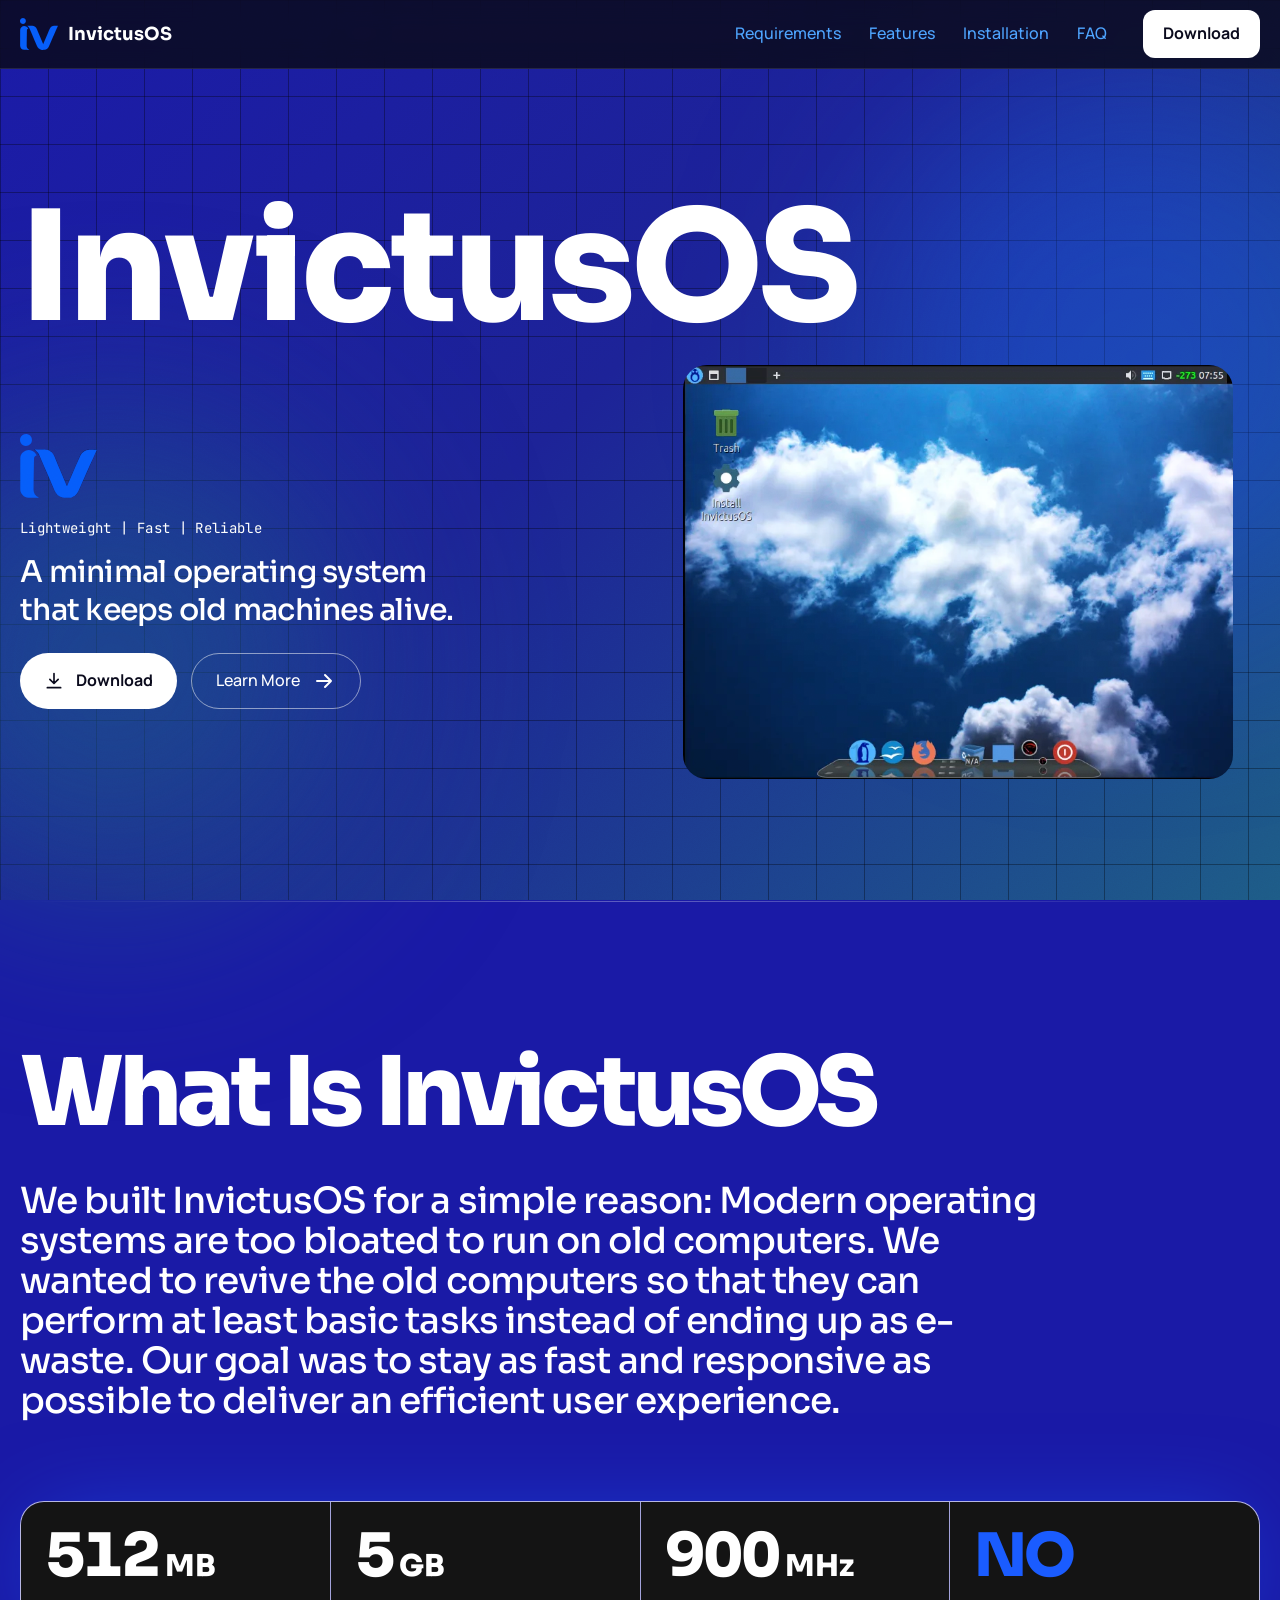
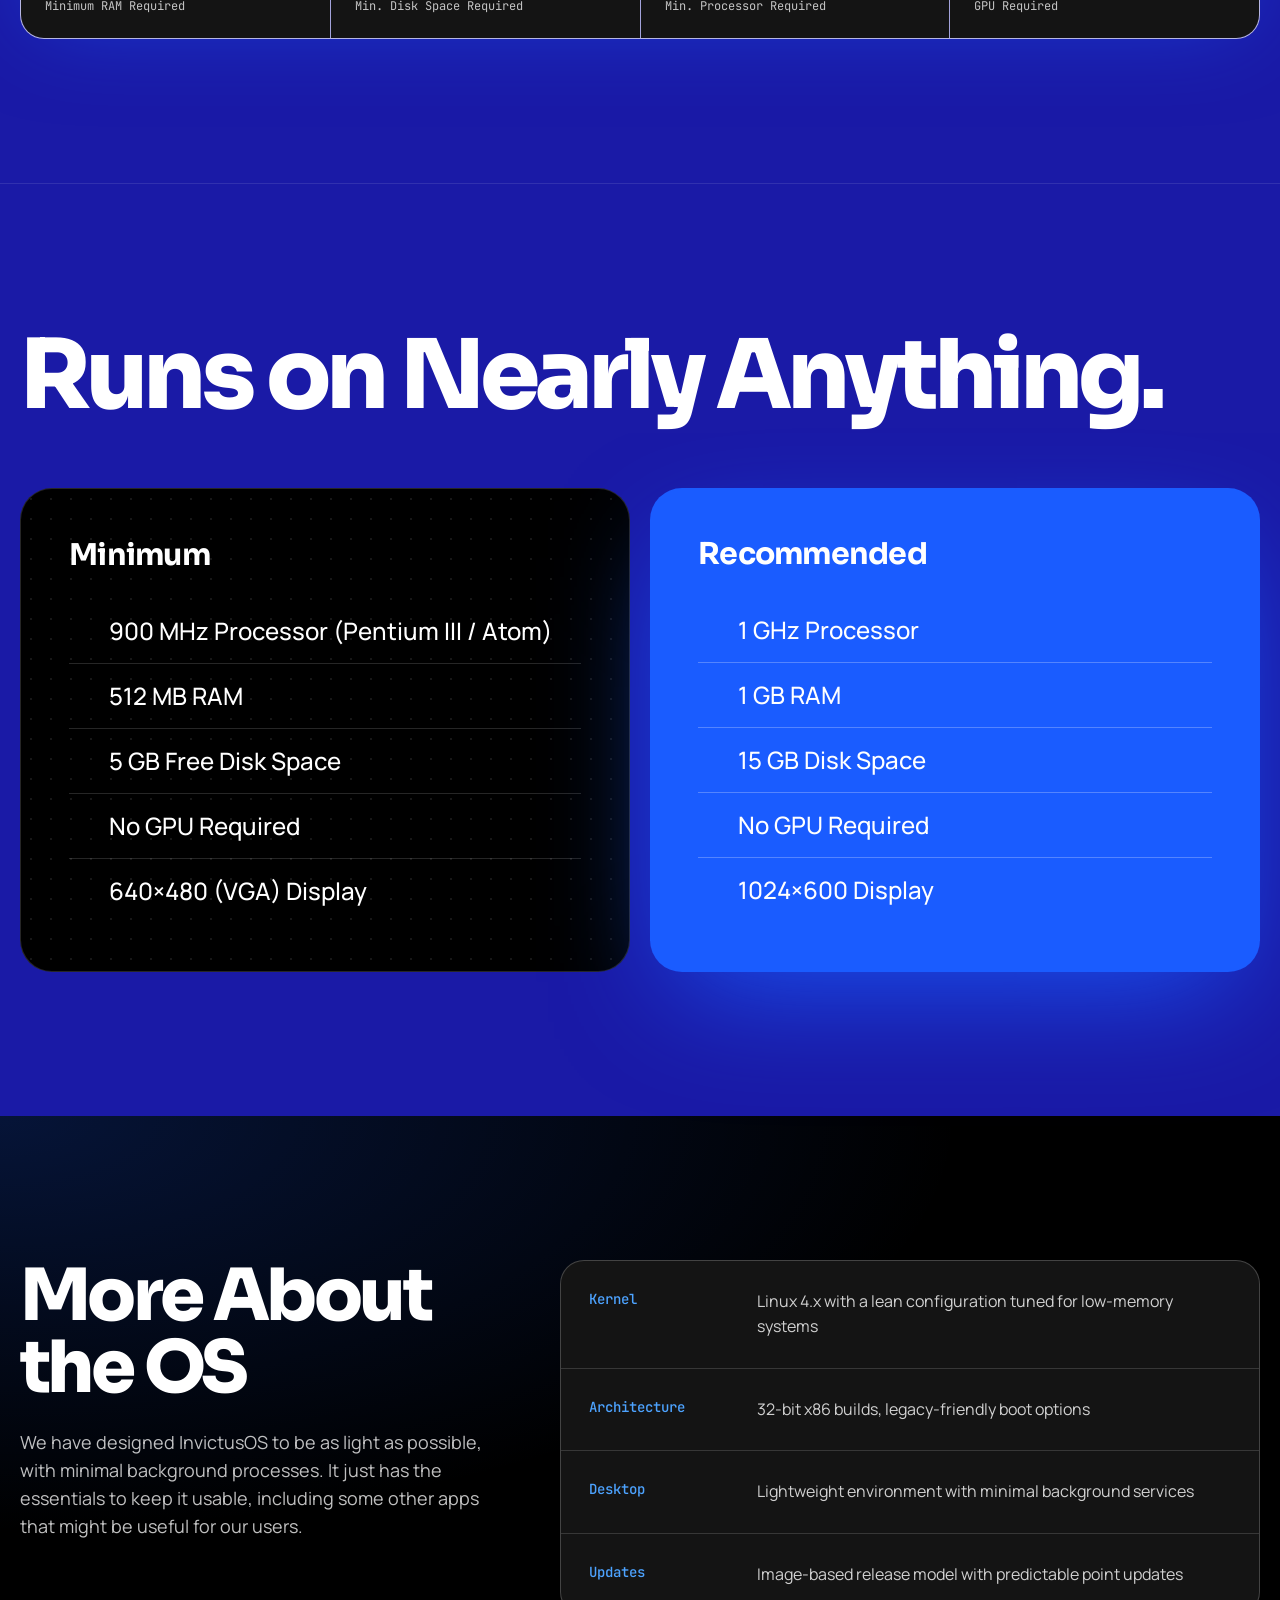
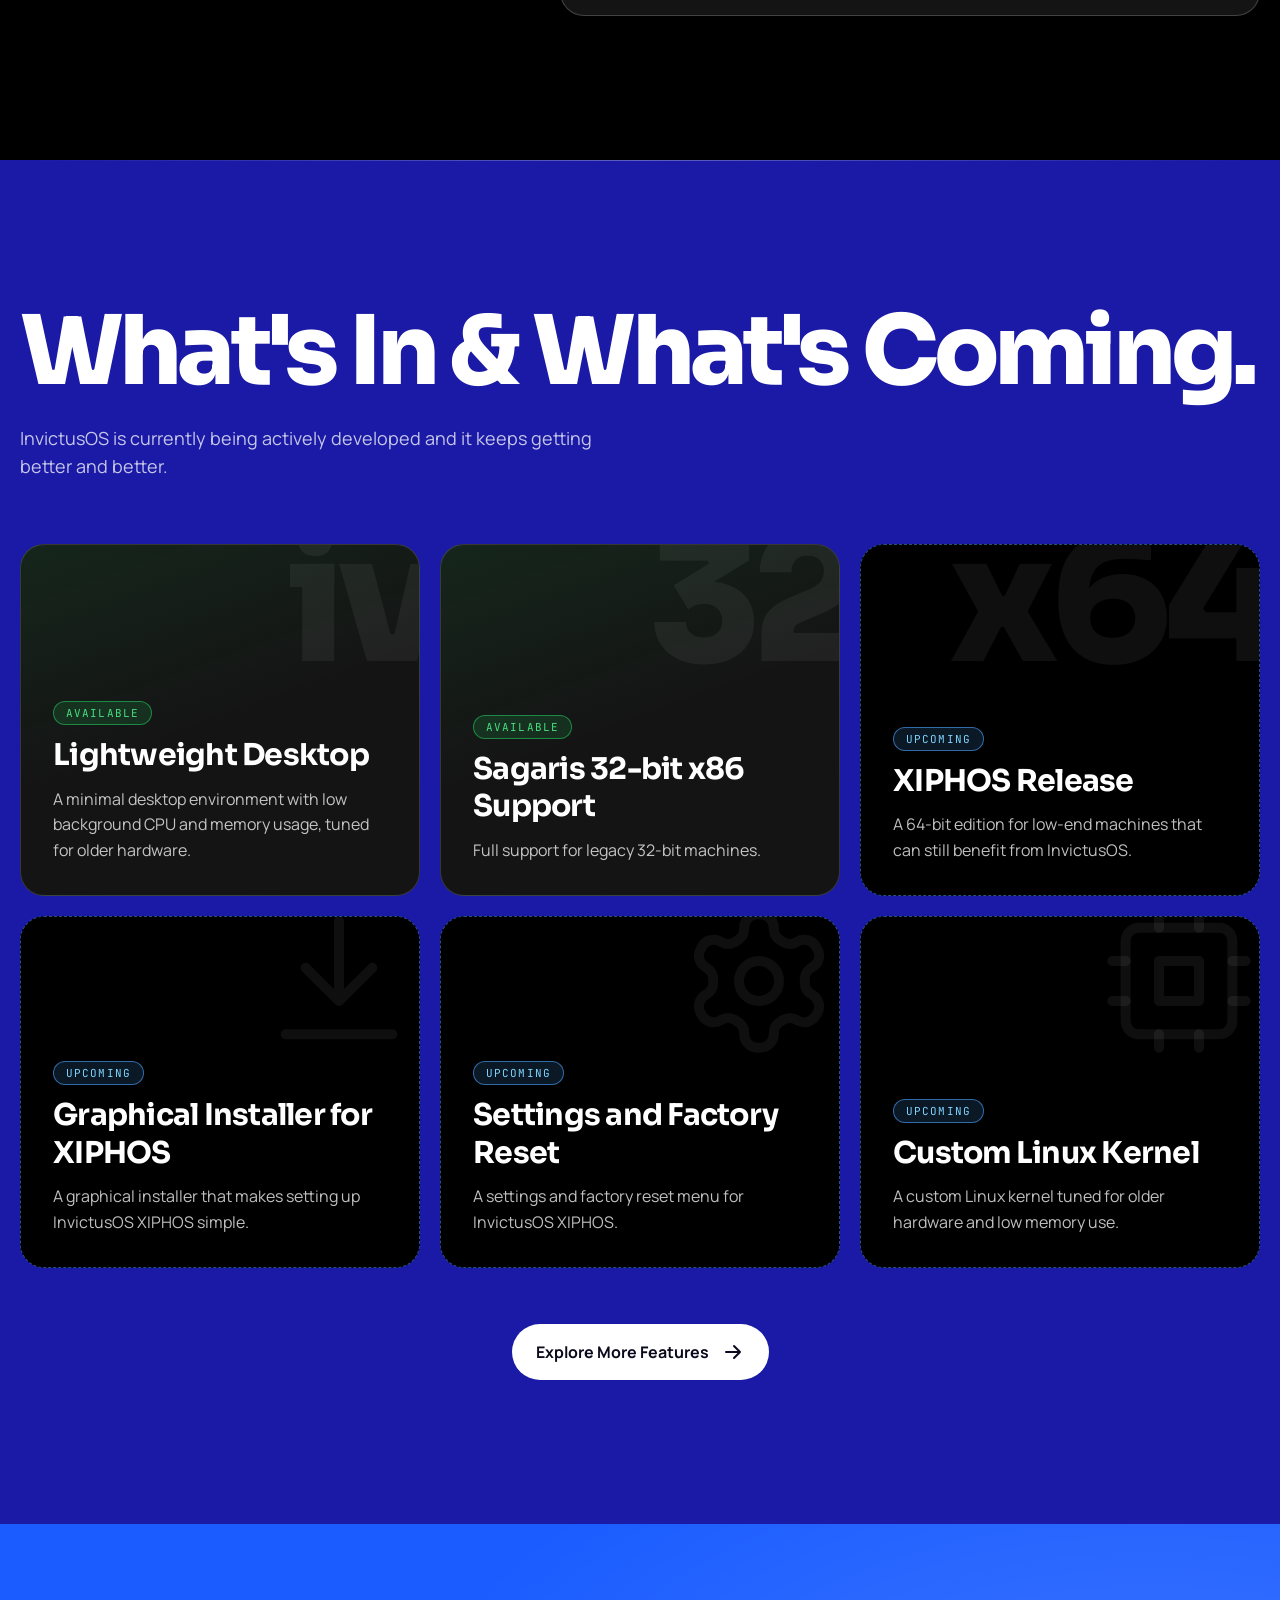
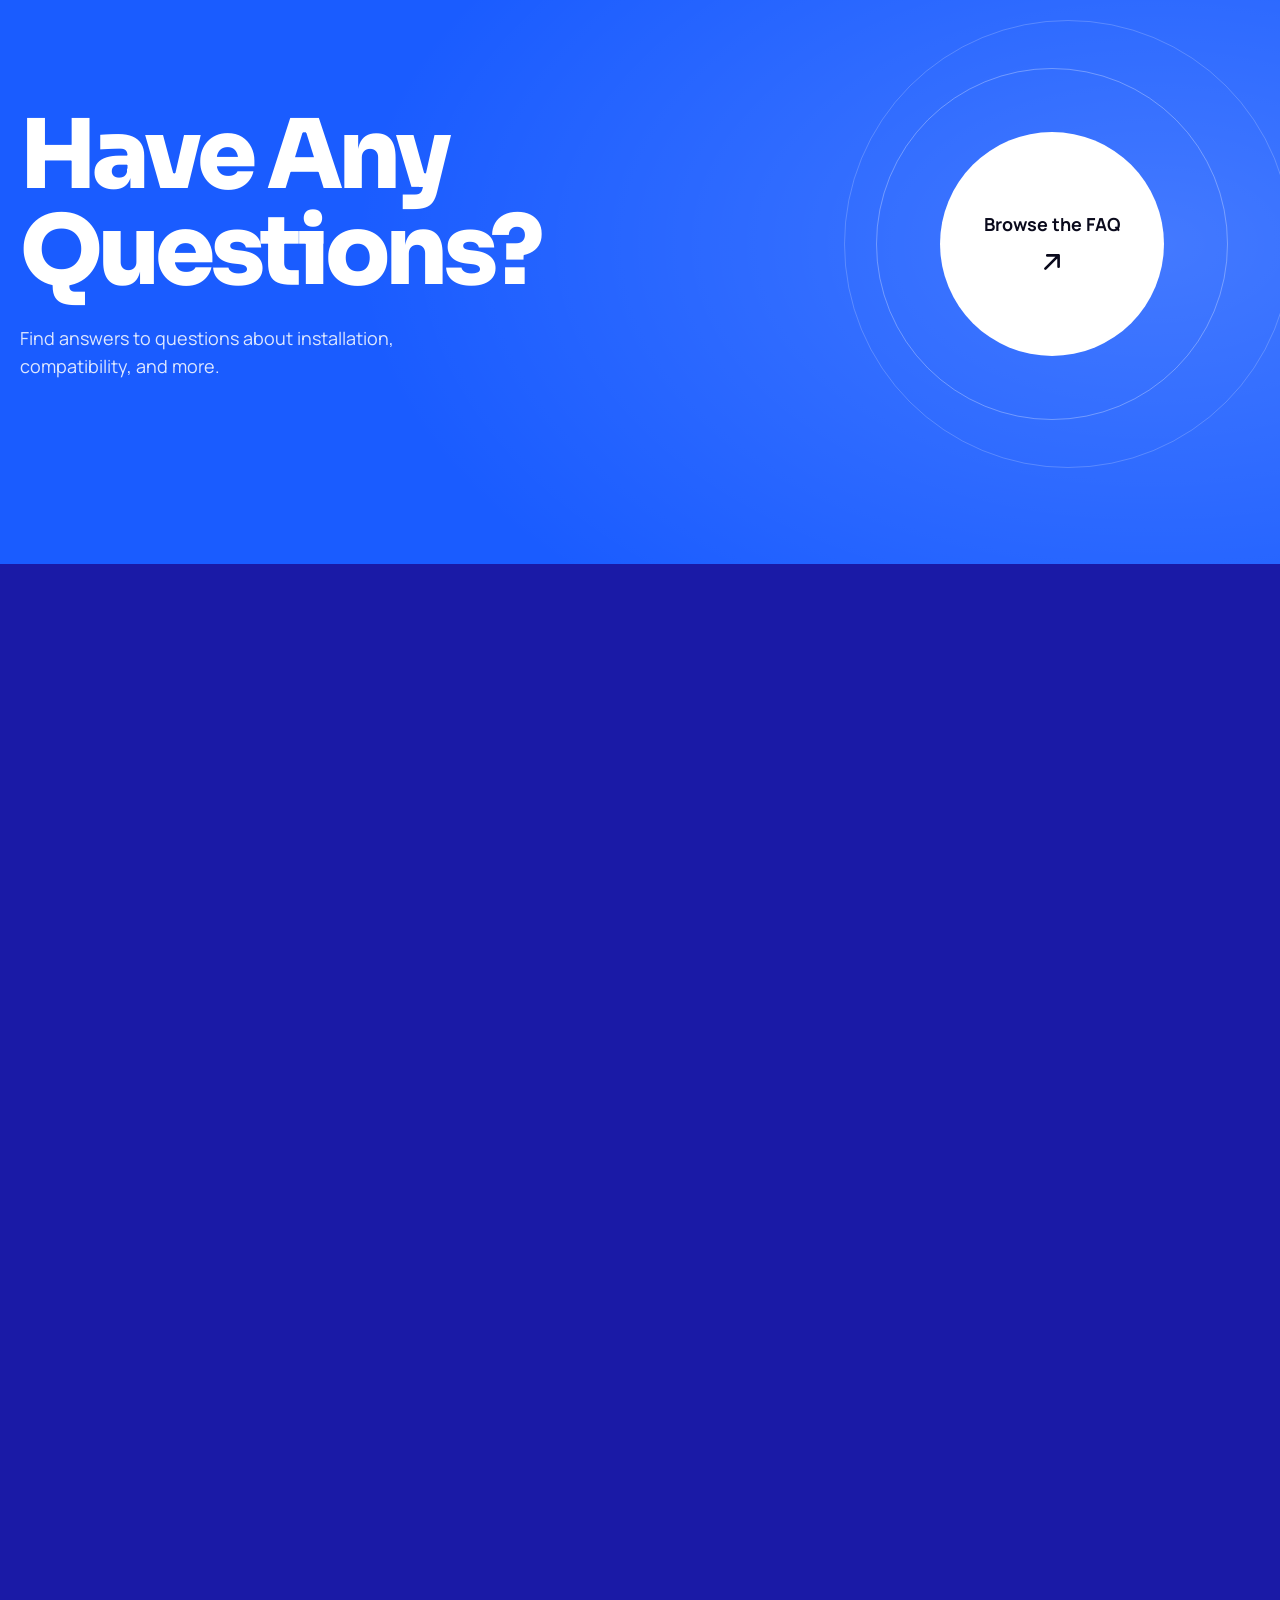
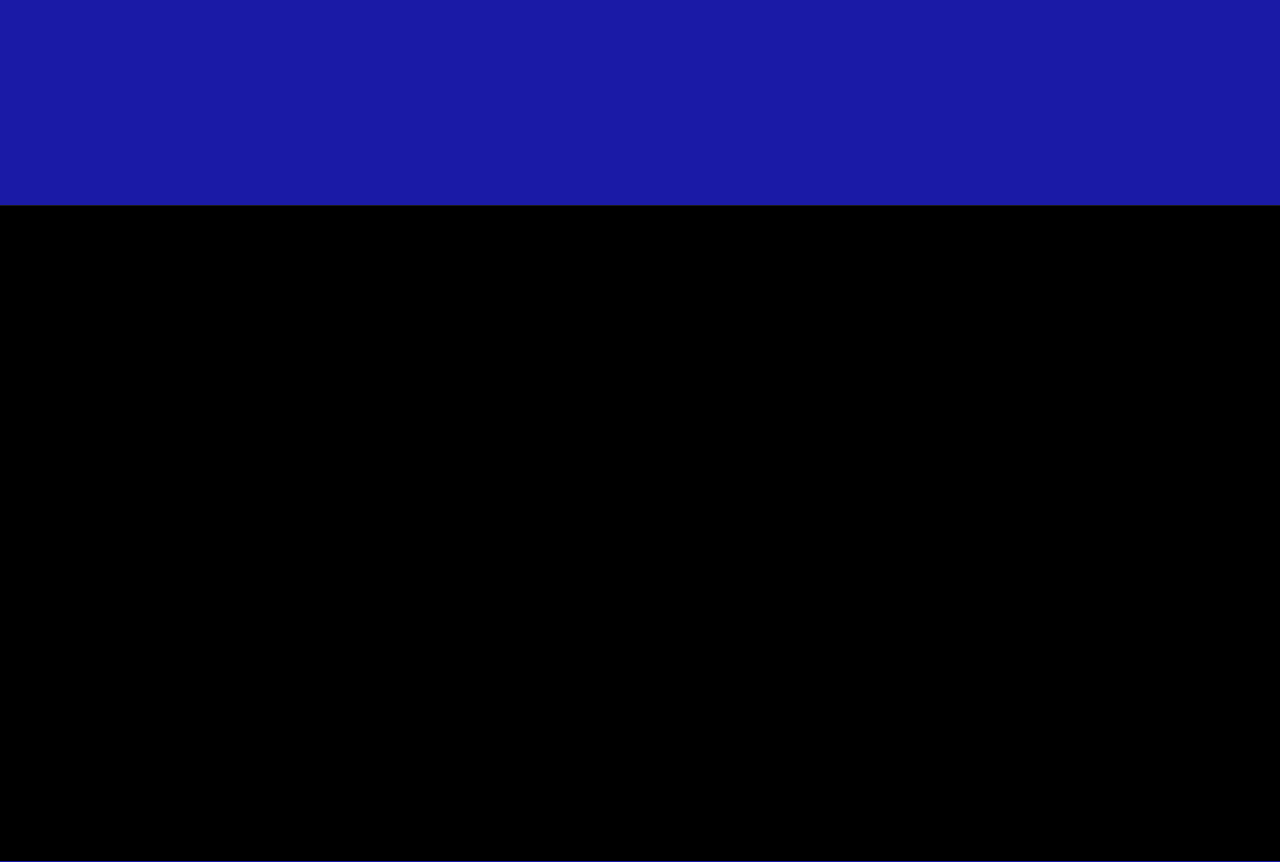
==== commit 48782dc6: "Update index.html" ====
--- a/index.html
+++ b/index.html
@@ -4,7 +4,7 @@
   TEXT    : edit the words between tags in the page content (search for a section banner such as ======== HERO ========).
   LINKS   : edit the href="..." in the same place.
   IMAGES  : edit src="assets/..." and the alt="..." description.
-  COLOURS : style block, "1. COLOUR TOKENS" (numbers are R G B).
+  COLOURS : style block, "1. COLOUR LIST" (the colours are written straight into the rules; search for the numbers, e.g. 26,92,255).
   LOOKS   : style block, "3. COMPONENTS" (plain CSS, one class per element).
   LINKS TO CHECK: download, installation, faq, features, simple, privacy, terms, support + the 5 social links.
   SECURITY: the script is locked by a hash in the Content-Security-Policy tag. If you edit the script block,
@@ -13,6 +13,7 @@
 <html lang="en">
 <head>
 <meta charset="utf-8">
+<meta http-equiv="X-UA-Compatible" content="IE=edge">
 <meta name="viewport" content="width=device-width, initial-scale=1">
 <title>InvictusOS – Lightweight, Fast, Reliable OS for Old Computers</title>
 <meta name="description" content="InvictusOS is a minimal, lightweight operating system that keeps old machines alive. Runs on 512 MB RAM, a 900 MHz processor and 5 GB of disk space, with no GPU required.">
@@ -24,12 +25,12 @@
 <meta property="og:title" content="InvictusOS – Lightweight | Fast | Reliable">
 <meta property="og:description" content="A minimal operating system that keeps old machines alive.">
 <meta property="og:url" content="https://webinvictusos.neocities.org/">
-<meta property="og:image" content="/assets/desktop.png">
+<meta property="og:image" content="https://webinvictusos.neocities.org/assets/desktop.png">
 <meta property="og:image:alt" content="The InvictusOS desktop with a cloudy sky wallpaper, a top panel and an app dock">
 <meta name="twitter:card" content="summary_large_image">
 <meta http-equiv="Content-Security-Policy" content="
     default-src 'none';
-    script-src 'sha256-xLgyr0ZhT9daU7yfncZdba3iknJ+tiSZzN0KW40f1Nw=';
+    script-src 'sha256-HklAjeNk85oDtDkkg389jXa+40F0euyG+5AfWiV9YHo=';
     style-src 'unsafe-inline';
     font-src 'self';
     img-src 'self' data:;
@@ -44,98 +45,52 @@
 <script type="application/ld+json">
 {"@context":"https://schema.org","@graph":[
 {"@type":"WebSite","@id":"https://webinvictusos.neocities.org/#website","url":"https://webinvictusos.neocities.org/","name":"InvictusOS","description":"A minimal operating system that keeps old machines alive.","inLanguage":"en","publisher":{"@id":"https://webinvictusos.neocities.org/#org"}},
-{"@type":"WebPage","@id":"https://webinvictusos.neocities.org/#webpage","url":"https://webinvictusos.neocities.org/","name":"InvictusOS – Lightweight, Fast, Reliable","isPartOf":{"@id":"https://webinvictusos.neocities.org/#website"},"about":{"@id":"https://webinvictusos.neocities.org/#os"},"primaryImageOfPage":"/assets/desktop.png","inLanguage":"en"},
-{"@type":"Organization","@id":"https://webinvictusos.neocities.org/#org","name":"InvictusOS","url":"https://webinvictusos.neocities.org/","logo":"/assets/logo.svg","member":[
-{"@type":"Person","name":"Sayansut Mohapatra","jobTitle":"Lead of Software & Firmware Engineering"},
-{"@type":"Person","name":"Shreyans Das","jobTitle":"Arts & Creative Commons creator"},
-{"@type":"Person","name":"Aarush Maharana","jobTitle":"Firmware Engineer"},
-{"@type":"Person","name":"Gaurav Mohapatra","jobTitle":"Head of Marketing"},
-{"@type":"Person","name":"KM Karthikeyan","jobTitle":"Webmaster & Content QA (Part-time)"}]},
+{"@type":"WebPage","@id":"https://webinvictusos.neocities.org/#webpage","url":"https://webinvictusos.neocities.org/","name":"InvictusOS – Lightweight, Fast, Reliable","isPartOf":{"@id":"https://webinvictusos.neocities.org/#website"},"about":{"@id":"https://webinvictusos.neocities.org/#os"},"primaryImageOfPage":"https://webinvictusos.neocities.org/assets/desktop.png","inLanguage":"en"},
+{"@type":"Organization","@id":"https://webinvictusos.neocities.org/#org","name":"InvictusOS","url":"https://webinvictusos.neocities.org/","logo":"https://webinvictusos.neocities.org/assets/logo.svg","sameAs":["https://github.com/Invictus-Project","https://x.com/OsInvictus82350","https://www.youtube.com/@InvictusOS","https://www.instagram.com/invictusos_/"],"member":[
+{"@type":"Person","name":"Sayansut Mohapatra","jobTitle":"Lead OS Developer"},
+{"@type":"Person","name":"Shreyans Das","jobTitle":"Visual Design"},
+{"@type":"Person","name":"Aarush Maharana","jobTitle":"OS Development & Testing"},
+{"@type":"Person","name":"Gaurav Mohapatra","jobTitle":"Content & Socials"},
+{"@type":"Person","name":"KM Karthikeyan","jobTitle":"Web & Testing"}]},
 {"@type":"SoftwareApplication","@id":"https://webinvictusos.neocities.org/#os","name":"InvictusOS","applicationCategory":"OperatingSystem","operatingSystem":"Linux 4.x based, 32-bit x86","description":"InvictusOS is a lightweight operating system designed to run on low-end and outdated laptops and desktops. It stays fast and responsive while keeping resource usage low.","image":"https://webinvictusos.neocities.org/assets/desktop.png","offers":{"@type":"Offer","price":"0","priceCurrency":"USD"},"memoryRequirements":"512 MB RAM","storageRequirements":"5 GB","processorRequirements":"900 MHz Pentium III / Atom","softwareVersion":"Sagaris","publisher":{"@id":"https://webinvictusos.neocities.org/#org"}}]}
 </script>
+<!--[if lt IE 9]><script>(function(){var t="abbr article aside figure footer header main nav picture section source".split(" "),i=t.length;while(i--){document.createElement(t[i]);}document.documentElement.className+=" no-flex-gap";})();</script><![endif]-->
+<!--[if lte IE 6]><style>.mnav{display:none}</style><![endif]-->
 <style>
 /* ===========================================================================
    InvictusOS - styles
-   1. COLOUR TOKENS   2. BASE   3. COMPONENTS   4. LITE MODE (slow PCs)   5. EXTRAS
+   0. FONTS   1. COLOUR TOKENS   2. BASE   3. COMPONENTS   4. EXTRAS
    =========================================================================== */
 
-/* ---------- 0. FONTS (self-hosted in assets/fonts; woff2 first, woff for older browsers) ---------- */
-@font-face {
-  font-family: "JetBrains Mono";
-  font-weight: 500;
-  font-style: normal;
-  font-display: swap;
-  src: url("assets/fonts/JetBrainsMono-Medium.woff2") format("woff2");
-}
-@font-face {
-  font-family: "JetBrains Mono";
-  font-weight: 400;
-  font-style: normal;
-  font-display: swap;
-  src: url("assets/fonts/JetBrainsMono-Regular.woff2") format("woff2");
-}
-@font-face {
-  font-family: "Manrope";
-  font-weight: 700;
-  font-style: normal;
-  font-display: swap;
-  src: url("assets/fonts/Manrope-Bold.woff2") format("woff2");
-}
-@font-face {
-  font-family: "Manrope";
-  font-weight: 500;
-  font-style: normal;
-  font-display: swap;
-  src: url("assets/fonts/Manrope-Medium.woff2") format("woff2");
-}
-@font-face {
-  font-family: "Manrope";
-  font-weight: 400;
-  font-style: normal;
-  font-display: swap;
-  src: url("assets/fonts/Manrope-Regular.woff2") format("woff2");
-}
-@font-face {
-  font-family: "Sora";
-  font-weight: 700;
-  font-style: normal;
-  font-display: swap;
-  src: url("assets/fonts/Sora-Bold.woff2") format("woff2");
-}
-@font-face {
-  font-family: "Sora";
-  font-weight: 800;
-  font-style: normal;
-  font-display: swap;
-  src: url("assets/fonts/Sora-ExtraBold.woff2") format("woff2");
-}
-@font-face {
-  font-family: "Sora";
-  font-weight: 500;
-  font-style: normal;
-  font-display: swap;
-  src: url("assets/fonts/Sora-Medium.woff2") format("woff2");
-}
-
-/* ---------- 1. COLOUR TOKENS (edit these; numbers are R,G,B) ---------- */
-:root {
-  --c-navy: 10,10,28;     /* header, deep panels */
-  --c-ink: 0,0,0;         /* black bands + footer */
-  --c-card: 20,20,20;     /* dark cards */
-  --c-brand: 26,92,255;   /* bright blue */
-  --c-link: 77,163,255;   /* light blue links */
-  --c-ok: 34,197,94;      /* green */
-  --c-indigo: 26,26,166;  /* page gradient start */
-  --c-mid: 28,34,150;     /* page gradient middle */
-  --c-teal: 29,91,134;    /* page gradient end */
-  --display: Sora, system-ui, "Segoe UI", Tahoma, Arial, sans-serif;
-  --body: Manrope, system-ui, -apple-system, "Segoe UI", Tahoma, Arial, sans-serif;
-  --mono: "JetBrains Mono", ui-monospace, Menlo, Consolas, "Courier New", monospace;
-}
+/* ---------- 0. FONTS (self-hosted in assets/fonts) ---------- */
+@font-face { font-family: "JetBrains Mono"; font-weight: 500; font-style: normal; font-display: swap; src: url("assets/fonts/JetBrainsMono-Medium.woff2") format("woff2"); }
+@font-face { font-family: "JetBrains Mono"; font-weight: 400; font-style: normal; font-display: swap; src: url("assets/fonts/JetBrainsMono-Regular.woff2") format("woff2"); }
+@font-face { font-family: "Manrope"; font-weight: 700; font-style: normal; font-display: swap; src: url("assets/fonts/Manrope-Bold.woff2") format("woff2"); }
+@font-face { font-family: "Manrope"; font-weight: 500; font-style: normal; font-display: swap; src: url("assets/fonts/Manrope-Medium.woff2") format("woff2"); }
+@font-face { font-family: "Manrope"; font-weight: 400; font-style: normal; font-display: swap; src: url("assets/fonts/Manrope-Regular.woff2") format("woff2"); }
+@font-face { font-family: "Sora"; font-weight: 700; font-style: normal; font-display: swap; src: url("assets/fonts/Sora-Bold.woff2") format("woff2"); }
+@font-face { font-family: "Sora"; font-weight: 800; font-style: normal; font-display: swap; src: url("assets/fonts/Sora-ExtraBold.woff2") format("woff2"); }
+@font-face { font-family: "Sora"; font-weight: 500; font-style: normal; font-display: swap; src: url("assets/fonts/Sora-Medium.woff2") format("woff2"); }
+
+/* ---------- 1. COLOUR LIST (written straight into the rules so every browser understands them; numbers are R,G,B) ----------
+   navy 10,10,28 (header, deep panels)   ink 0,0,0 (black bands, footer)   card 20,20,20 (dark cards)
+   brand 26,92,255 (bright blue)   link 77,163,255 (light blue links)   ok 34,197,94 (green)
+   page gradient: indigo 26,26,166  ->  mid 28,34,150  ->  teal 29,91,134 */
 
 /* ---------- 2. BASE ---------- */
-*, ::before, ::after { box-sizing: border-box; }
-html { scroll-padding-top: 88px; color: #fff; font-family: var(--body); line-height: 1.5; -webkit-text-size-adjust: 100%; background: rgb(var(--c-indigo)) linear-gradient(135deg, rgb(var(--c-indigo)) 0%, rgb(var(--c-mid)) 45%, rgb(var(--c-teal)) 100%) fixed; }
+* { box-sizing: border-box; }
+::before { box-sizing: border-box; }
+::after { box-sizing: border-box; }
+article, aside, figure, footer, header, main, nav, section, picture { display: block; }
+html {
+  scroll-behavior: smooth;
+  scroll-padding-top: 88px;
+  color: #fff;
+  font-family: Manrope, system-ui, -apple-system, "Segoe UI", Tahoma, Arial, sans-serif;
+  line-height: 1.5;
+  -webkit-text-size-adjust: 100%;
+  background: #1a1aa6;
+}
 body { margin: 0; min-height: 100vh; overflow-x: hidden; line-height: 1.6; -webkit-font-smoothing: antialiased; }
 main { overflow-x: clip; }
 h1, h2, h3, p, ul, ol, dl, dd, figure { margin: 0; }
@@ -145,14 +100,14 @@
 img, svg { display: block; }
 img { max-width: 100%; height: auto; }
 [hidden] { display: none !important; }
-:focus-visible { outline: 2px solid rgb(var(--c-link)); outline-offset: 3px; }
+:focus-visible { outline: 2px solid rgb(77,163,255); outline-offset: 3px; }
 main:focus { outline: none; }
-.sr-only { position: absolute; width: 1px; height: 1px; padding: 0; margin: -1px; overflow: hidden; clip: rect(0,0,0,0); white-space: nowrap; border: 0; }
+.sr-only { position: absolute; width: 1px; height: 1px; padding: 0; margin: -1px; overflow: hidden; clip: rect(1px, 1px, 1px, 1px); clip: rect(1px 1px 1px 1px); white-space: nowrap; border: 0; }
 .icon-sm, .icon-md, .icon-tick { flex: none; fill: none; stroke: currentColor; stroke-width: 2; stroke-linecap: round; stroke-linejoin: round; }
-.icon-sm { width: 1.25rem; height: 1.25rem; }
-.icon-md { width: 1.5rem; height: 1.5rem; }
-.icon-tick { width: 1.5rem; height: 1.5rem; stroke: rgb(var(--c-ok)); stroke-width: 3; }
-::selection { background: rgb(var(--c-brand)); color: #fff; }
+.icon-sm { width: 20px; height: 20px; }
+.icon-md { width: 24px; height: 24px; }
+.icon-tick { width: 24px; height: 24px; stroke: rgb(34,197,94); stroke-width: 3; }
+::selection { background: rgb(26,92,255); color: #fff; }
 ::-webkit-scrollbar { width: 6px; height: 6px; }
 ::-webkit-scrollbar-track { background: transparent; }
 ::-webkit-scrollbar-thumb { background: rgba(255,255,255,.28); border: 2px solid transparent; background-clip: padding-box; border-radius: 999px; }
@@ -161,41 +116,35 @@
 
 /* page background layers: graph lines + film grain */
 .grid-lines, .grain { position: fixed; top: 0; right: 0; bottom: 0; left: 0; pointer-events: none; }
-.grid-lines { z-index: -10; background-image: linear-gradient(rgba(0,0,0,.34) 1px, transparent 1px), linear-gradient(90deg, rgba(0,0,0,.34) 1px, transparent 1px); background-size: 48px 48px; }
-.grain { z-index: 55; opacity: .07; mix-blend-mode: overlay; background-image: url("data:image/svg+xml,%3Csvg xmlns='http://www.w3.org/2000/svg' width='160' height='160'%3E%3Cfilter id='n'%3E%3CfeTurbulence type='fractalNoise' baseFrequency='.8' numOctaves='2' stitchTiles='stitch'/%3E%3CfeColorMatrix values='0 0 0 0 1 0 0 0 0 1 0 0 0 0 1 0 0 0 .6 0'/%3E%3C/filter%3E%3Crect width='100%25' height='100%25' filter='url(%23n)'/%3E%3C/svg%3E"); }
-.skip { position: absolute; left: .75rem; top: -4rem; z-index: 100; padding: .75rem 1.25rem; border-radius: .5rem; background: #fff; color: rgb(var(--c-navy)); font-weight: 700; }
-.skip:focus { top: .75rem; }
+.grid-lines { z-index: -10; background-image: linear-gradient(rgba(0,0,0,.34) 1px, transparent 1px), linear-gradient(90deg, rgba(0,0,0,.34) 1px, transparent 1px), linear-gradient(135deg, #1a1aa6 0%, #1c2296 45%, #1d5b86 100%); background-size: 48px 48px, 48px 48px, 100% 100%; }
+.grain { display: none; z-index: 55; opacity: .07; mix-blend-mode: overlay; background-image: url("data:image/svg+xml,%3Csvg xmlns='http://www.w3.org/2000/svg' width='160' height='160'%3E%3Cfilter id='n'%3E%3CfeTurbulence type='fractalNoise' baseFrequency='.8' numOctaves='2' stitchTiles='stitch'/%3E%3CfeColorMatrix values='0 0 0 0 1 0 0 0 0 1 0 0 0 0 1 0 0 0 .6 0'/%3E%3C/filter%3E%3Crect width='100%25' height='100%25' filter='url(%23n)'/%3E%3C/svg%3E"); }
+@supports (mix-blend-mode: overlay) { .grain { display: block; } }
+.skip { position: absolute; left: 12px; top: -64px; z-index: 100; padding: 12px 20px; border-radius: 8px; background: #fff; color: rgb(10,10,28); font-weight: 700; }
+.skip:focus { top: 12px; }
 .sprite { position: absolute; width: 0; height: 0; }
 
 /* ---------- 3. COMPONENTS ---------- */
 
 /* Buttons */
-.btn { display: inline-flex; align-items: center; justify-content: center; gap: .75rem; min-height: 56px; padding: .5rem 1.5rem; border-radius: 9999px; text-align: center; transition: color .15s, background-color .15s, border-color .15s; }
-.btn-primary { background: #fff; color: rgb(var(--c-navy)); font-weight: 700; }
-.btn-primary:hover { background: rgb(var(--c-brand)); color: #fff; }
-.btn-primary:focus-visible { background: rgb(var(--c-brand)); color: #fff; }
+.btn { display: inline-block; display: inline-flex; align-items: center; justify-content: center; gap: 12px; min-height: 56px; padding: 8px 24px; border-radius: 9999px; text-align: center; transition: color .15s, background-color .15s, border-color .15s; }
+.btn-primary { background: #fff; color: rgb(10,10,28); font-weight: 700; }
+.btn-primary:hover { background: rgb(26,92,255); color: #fff; }
+.btn-primary:focus-visible { background: rgb(26,92,255); color: #fff; }
 .btn-outline { border: 1px solid rgba(255,255,255,.5); font-weight: 500; }
 .btn-outline:hover { border-color: #fff; background: rgba(255,255,255,.1); }
 .btn-outline:focus-visible { border-color: #fff; background: rgba(255,255,255,.1); }
 
-/* Low-end PC banner (hidden unless a slow PC is detected) */
-.lowbar { display: flex; flex-wrap: wrap; align-items: center; justify-content: center; gap: .25rem 1rem; padding: 0 .5rem 0 1rem; border-bottom: 1px solid rgba(255,255,255,.1); background: rgb(var(--c-navy)); font-size: .8125rem; line-height: 1.25rem; color: rgba(255,255,255,.8); }
-.lowbar a { display: inline-flex; align-items: center; min-height: 48px; font-weight: 500; color: rgb(var(--c-link)); text-decoration: underline; }
-.lowbar a:hover { color: #fff; }
-.lowbar button { display: flex; align-items: center; justify-content: center; width: 3rem; height: 3rem; border-radius: .5rem; }
-.lowbar button:hover { background: rgba(255,255,255,.1); }
-
 /* Header + phone menu */
-.site-header { position: sticky; top: 0; z-index: 50; border-bottom: 1px solid rgba(255,255,255,.1); background: rgba(var(--c-navy),.85); -webkit-backdrop-filter: blur(12px); backdrop-filter: blur(12px); }
-.header-row { position: relative; display: flex; align-items: center; gap: 1rem; min-height: 68px; max-width: 80rem; margin: 0 auto; padding: 0 1.25rem; }
-.brand-link { display: flex; align-items: center; gap: .625rem; min-height: 48px; white-space: nowrap; font: 700 1.125rem/1.75rem var(--display); }
-.logo { width: auto; height: 2rem; }
-.nav { display: none; }
-.nav-link { display: flex; align-items: center; min-height: 48px; padding: 0 .75rem; border-radius: .5rem; font-weight: 500; color: rgb(var(--c-link)); }
+.site-header { position: sticky; top: 0; z-index: 50; border-bottom: 1px solid rgba(255,255,255,.1); background: rgba(10,10,28,.85); -webkit-backdrop-filter: blur(12px); backdrop-filter: blur(12px); }
+.header-row { position: relative; display: block; display: flex; align-items: center; gap: 16px; min-height: 68px; max-width: 1280px; margin: 0 auto; padding: 0 20px; }
+.brand-link { display: inline-block; display: flex; align-items: center; gap: 10px; min-height: 48px; white-space: nowrap; font: 700 18px/28px Sora, system-ui, "Segoe UI", Tahoma, Arial, sans-serif; }
+.logo { width: auto; height: 32px; }
+.nav { display: block; display: flex; align-items: center; gap: 4px; margin-left: auto; }
+.nav-link { display: inline-block; display: flex; align-items: center; min-height: 48px; padding: 0 12px; border-radius: 8px; font-weight: 500; color: rgb(77,163,255); }
 .nav-link:hover { color: #fff; }
-.header-download { display: none; align-items: center; min-height: 48px; padding: 0 1.25rem; border-radius: .75rem; background: #fff; font-weight: 700; color: rgb(var(--c-navy)); transition: background-color .15s; }
+.header-download { display: inline-block; display: inline-flex; margin-left: 8px; align-items: center; min-height: 48px; padding: 0 20px; border-radius: 12px; background: #fff; font-weight: 700; color: rgb(10,10,28); transition: background-color .15s; }
 .header-download:hover { background: #eff6ff; }
-.burger { position: relative; display: inline-flex; align-items: center; justify-content: center; width: 3rem; height: 3rem; margin-left: auto; border: 1px solid rgba(255,255,255,.2); border-radius: .75rem; }
+.burger { position: relative; display: none; align-items: center; justify-content: center; width: 48px; height: 48px; margin-left: auto; border: 1px solid rgba(255,255,255,.2); border-radius: 12px; }
 .burger-bar { position: absolute; left: 50%; width: 20px; height: 2px; margin-left: -10px; border-radius: 2px; background: #fff; transition: transform .25s ease, opacity .2s ease; }
 .burger-bar:nth-child(1) { top: 15px; }
 .burger-bar:nth-child(2) { top: 22px; }
@@ -203,263 +152,303 @@
 .burger[aria-expanded="true"] .burger-bar:nth-child(1) { transform: translateY(7px) rotate(45deg); }
 .burger[aria-expanded="true"] .burger-bar:nth-child(2) { opacity: 0; }
 .burger[aria-expanded="true"] .burger-bar:nth-child(3) { transform: translateY(-7px) rotate(-45deg); }
-.mnav { position: absolute; left: 0; right: 0; top: 100%; padding: .5rem 1.25rem 1.5rem; border-bottom: 1px solid rgba(255,255,255,.1); background: rgb(var(--c-navy)); box-shadow: 0 25px 50px -12px rgba(0,0,0,.25); }
-.mnav-links { display: flex; flex-direction: column; }
-.mnav-link { display: flex; align-items: center; justify-content: space-between; min-height: 60px; border-bottom: 1px solid rgba(255,255,255,.1); font: 600 1.25rem/1.75rem var(--display); }
-.mnav-link:hover { color: rgb(var(--c-link)); }
-.mnav-actions { display: flex; flex-direction: column; gap: .75rem; margin-top: 1.25rem; }
-.mnav-download { display: flex; align-items: center; justify-content: center; min-height: 56px; border-radius: 9999px; background: #fff; font-weight: 700; color: rgb(var(--c-navy)); }
+.mnav { position: absolute; left: 0; right: 0; top: 100%; padding: 8px 20px 24px; border-bottom: 1px solid rgba(255,255,255,.1); background: rgb(10,10,28); box-shadow: 0 25px 50px -12px rgba(0,0,0,.25); }
+.mnav-links { display: block; display: flex; flex-direction: column; }
+.mnav-link { display: block; display: flex; align-items: center; justify-content: space-between; min-height: 60px; border-bottom: 1px solid rgba(255,255,255,.1); font: 600 20px/28px Sora, system-ui, "Segoe UI", Tahoma, Arial, sans-serif; }
+.mnav-link:hover { color: rgb(77,163,255); }
+.mnav-actions { display: block; display: flex; flex-direction: column; gap: 12px; margin-top: 20px; }
+.mnav-download { display: block; display: flex; align-items: center; justify-content: center; min-height: 56px; border-radius: 9999px; background: #fff; font-weight: 700; color: rgb(10,10,28); }
 .mnav-download:hover { background: #eff6ff; }
-@media (min-width: 960px) {
-  .nav { display: flex; align-items: center; gap: .25rem; margin-left: auto; }
-  .header-download { display: inline-flex; margin-left: .5rem; }
-  .burger, .mnav { display: none; }
-}
+@media (max-width: 959px) { .nav, .header-download { display: none; } .burger { display: inline-block; display: inline-flex; } }
+@media (min-width: 960px) { .mnav { display: none; } }
 
 /* Section layout + titles */
-.section-wrap { position: relative; max-width: 80rem; margin: 0 auto; padding: 6rem 1.25rem; }
-.section-wrap::before { content: ""; position: absolute; left: 1.25rem; right: 1.25rem; top: 0; height: 1px; background: linear-gradient(to right, transparent, rgba(255,255,255,.3), transparent); }
-.section-title, .dev-title { overflow-wrap: break-word; font: 800 2.5rem/.95 var(--display); letter-spacing: -.05em; }
-.history-title, .feature-title, .req-title { font: 700 1.875rem/1.25 var(--display); letter-spacing: -.025em; }
-.team-name { font: 700 1.5rem/1.25 var(--display); letter-spacing: -.025em; }
-@media (min-width: 480px) { .section-title, .dev-title { font-size: 3.75rem; } }
+.section-wrap { position: relative; max-width: 1280px; margin: 0 auto; padding: 96px 20px; }
+.section-wrap::before { content: ""; position: absolute; left: 20px; right: 20px; top: 0; height: 1px; background: linear-gradient(to right, transparent, rgba(255,255,255,.3), transparent); }
+.section-title, .dev-title { overflow-wrap: break-word; font: 800 40px/.95 Sora, system-ui, "Segoe UI", Tahoma, Arial, sans-serif; letter-spacing: -.05em; }
+.history-title, .feature-title, .req-title { font: 700 30px/1.25 Sora, system-ui, "Segoe UI", Tahoma, Arial, sans-serif; letter-spacing: -.025em; }
+.team-name { font: 700 24px/1.25 Sora, system-ui, "Segoe UI", Tahoma, Arial, sans-serif; letter-spacing: -.025em; }
+@media (min-width: 480px) { .section-title, .dev-title { font-size: 60px; } }
 @media (min-width: 768px) {
-  .section-wrap { padding-top: 9rem; padding-bottom: 9rem; }
-  .section-title { font-size: 5rem; line-height: 1; }
-  .dev-title { font-size: 4rem; line-height: 1; }
-}
-@media (min-width: 1024px) { .section-title { font-size: 6rem; } .dev-title { font-size: 4.5rem; } }
+  .section-wrap { padding-top: 144px; padding-bottom: 144px; }
+  .section-title { font-size: 80px; line-height: 1; }
+  .dev-title { font-size: 64px; line-height: 1; }
+}
+@media (min-width: 1024px) { .section-title { font-size: 96px; } .dev-title { font-size: 72px; } }
 
 /* Hero */
-.hero { position: relative; display: flex; flex-direction: column; justify-content: center; max-width: 1500px; margin: 0 auto; padding: 2rem 1.25rem 2.5rem; }
+.hero { position: relative; display: block; display: flex; flex-direction: column; justify-content: center; max-width: 1500px; margin: 0 auto; padding: 32px 20px 40px; }
 .glow { position: absolute; z-index: -10; border-radius: 50%; pointer-events: none; filter: blur(100px); }
-.glow-blue { right: -8rem; top: 1rem; width: 22rem; height: 22rem; background: rgba(var(--c-brand),.35); }
-.glow-teal { left: -8rem; bottom: 0; width: 20rem; height: 20rem; background: rgba(var(--c-teal),.6); }
-.hero-title { margin-top: .5rem; white-space: nowrap; font: 800 12.5vw/1 var(--display); letter-spacing: -.025em; }
-.hero-grid { display: grid; align-items: center; gap: 2.5rem; margin-top: 2rem; }
-.hero-logo { width: auto; height: 4rem; }
-.hero-tag { margin-top: 1.25rem; font: .875rem/1.25rem var(--mono); letter-spacing: .025em; }
-.hero-lead { max-width: 28rem; margin-top: 1rem; font: 500 1.875rem/1.25 var(--display); letter-spacing: -.025em; }
-.hero-actions { display: flex; flex-wrap: wrap; gap: .875rem; margin-top: 2rem; }
+.glow-blue { right: -128px; top: 16px; width: 352px; height: 352px; background: rgba(26,92,255,.35); }
+.glow-teal { left: -128px; bottom: 0; width: 320px; height: 320px; background: rgba(29,91,134,.6); }
+.hero-title { margin-top: 8px; white-space: nowrap; font: 800 48px/1 Sora, system-ui, "Segoe UI", Tahoma, Arial, sans-serif; font: 800 12.5vw/1 Sora, system-ui, "Segoe UI", Tahoma, Arial, sans-serif; letter-spacing: -.025em; }
+.hero-grid { display: grid; align-items: center; grid-gap: 40px; gap: 40px; margin-top: 32px; }
+.hero-logo { width: auto; height: 64px; }
+.hero-tag { margin-top: 20px; font: 14px/20px "JetBrains Mono", ui-monospace, Menlo, Consolas, "Courier New", monospace; letter-spacing: .025em; }
+.hero-lead { max-width: 448px; margin-top: 16px; font: 500 30px/1.25 Sora, system-ui, "Segoe UI", Tahoma, Arial, sans-serif; letter-spacing: -.025em; }
+.hero-actions { display: block; display: flex; flex-wrap: wrap; gap: 14px; margin-top: 32px; }
 .hero-figure { position: relative; }
 .hero-figure picture { display: block; }
-.hero-image { width: 100%; border-radius: 1.5rem; }
-@media (min-width: 768px) { .glow-blue { width: 34rem; height: 34rem; } .glow-teal { width: 30rem; height: 30rem; } }
+.hero-image { width: 100%; border-radius: 24px; }
+@media (min-width: 768px) { .glow-blue { width: 544px; height: 544px; } .glow-teal { width: 480px; height: 480px; } }
 /* Laptops: size the hero by screen height so title, buttons and image fit on one screen */
 @media (min-width: 1024px) {
-  .hero { min-height: calc(100vh - 68px); padding: 1rem 1.25rem 1.5rem; }
-  .hero-grid { grid-template-columns: repeat(12, 1fr); gap: 2rem; margin-top: 1.25rem; }
+  .hero { min-height: calc(100vh - 68px); padding: 16px 20px 24px; }
+  .hero-grid { grid-template-columns: repeat(12, 1fr); gap: 32px; margin-top: 20px; }
   .hero-copy, .hero-figure { grid-column: span 6; }
-  .hero-actions { margin-top: 1.5rem; }
+  .hero-actions { margin-top: 24px; }
   .hero-image { width: auto; max-width: 100%; max-height: 46vh; margin: 0 auto; }
 }
 @media (min-width: 1024px) and (min-aspect-ratio: 34/25) { .hero-title { font-size: 17vh; } }
-@media (min-width: 1664px) { .hero-title { font-size: 13rem; } }
+@media (min-width: 1664px) { .hero-title { font-size: 208px; } }
 
 /* About + stats */
-.about-p { max-width: 64rem; margin-top: 2.5rem; font: 500 1.5rem/1.375 var(--display); letter-spacing: -.025em; }
-.stats { display: grid; gap: 1px; margin-top: 5rem; overflow: hidden; border: 1px solid rgba(255,255,255,.2); border-radius: 1.5rem; background: rgba(255,255,255,.6); box-shadow: 0 0 90px -20px rgba(26,92,255,.55); }
-.stat-cell { display: flex; flex-direction: column-reverse; justify-content: flex-end; gap: .75rem; padding: 1.5rem; background: rgb(var(--c-card)); }
-.stat-label { font: .75rem/1rem var(--mono); color: rgba(255,255,255,.75); }
-.stat-value { white-space: nowrap; font: 800 2.5rem/1 var(--display); font-variant-numeric: tabular-nums; letter-spacing: -.05em; }
-.stat-no { color: rgb(var(--c-brand)); }
+.about-p { max-width: 1024px; margin-top: 40px; font: 500 24px/1.375 Sora, system-ui, "Segoe UI", Tahoma, Arial, sans-serif; letter-spacing: -.025em; }
+.stats { display: grid; grid-gap: 1px; gap: 1px; margin-top: 80px; overflow: hidden; border: 1px solid rgba(255,255,255,.2); border-radius: 24px; background: rgba(255,255,255,.6); box-shadow: 0 0 90px -20px rgba(26,92,255,.55); }
+.stat-cell { display: block; display: flex; flex-direction: column-reverse; justify-content: flex-end; gap: 12px; padding: 24px; background: rgb(20,20,20); }
+.stat-label { font: 12px/16px "JetBrains Mono", ui-monospace, Menlo, Consolas, "Courier New", monospace; color: rgba(255,255,255,.75); }
+.stat-value { white-space: nowrap; font: 800 40px/1 Sora, system-ui, "Segoe UI", Tahoma, Arial, sans-serif; font-variant-numeric: tabular-nums; letter-spacing: -.05em; }
+.stat-no { color: rgb(26,92,255); }
 .unit { font-size: .5em; letter-spacing: 0; }
 @media (min-width: 640px) { .stats { grid-template-columns: repeat(2, 1fr); } }
-@media (min-width: 768px) { .about-p { font-size: 2.25rem; line-height: 2.5rem; } }
-@media (min-width: 1024px) { .stats { grid-template-columns: repeat(4, 1fr); } .stat-value { font-size: 3rem; } }
-@media (min-width: 1280px) { .stat-value { font-size: 3.75rem; } }
+@media (min-width: 768px) { .about-p { font-size: 36px; line-height: 40px; } }
+@media (min-width: 1024px) { .stats { grid-template-columns: repeat(4, 1fr); } .stat-value { font-size: 48px; } }
+@media (min-width: 1280px) { .stat-value { font-size: 60px; } }
 
 /* System requirements */
-.requirements { padding: 6rem 0; border-top: 1px solid rgba(255,255,255,.1); }
-.requirements-inner { max-width: 80rem; margin: 0 auto; padding: 0 1.25rem; }
-.req-grid { display: grid; gap: 1.25rem; margin-top: 4rem; }
-.req-card { padding: 2rem; border-radius: 2rem; color: #fff; }
-.req-min { border: 1px solid rgba(255,255,255,.15); background: #000 radial-gradient(rgba(255,255,255,.09) 1px, transparent 1px) 0 0 / 20px 20px; }
-.req-rec { background: rgb(var(--c-brand)); box-shadow: 0 40px 120px -30px rgba(26,92,255,.9); }
-.req-list { margin-top: 1.5rem; }
+.requirements { padding: 96px 0; border-top: 1px solid rgba(255,255,255,.1); }
+.requirements-inner { max-width: 1280px; margin: 0 auto; padding: 0 20px; }
+.req-grid { display: grid; grid-gap: 20px; gap: 20px; margin-top: 64px; }
+.req-card { padding: 32px; border-radius: 32px; color: #fff; }
+.req-min { border: 1px solid rgba(255,255,255,.15); background: #000; background: #000 radial-gradient(rgba(255,255,255,.09) 1px, transparent 1px) 0 0 / 20px 20px; }
+.req-rec { background: rgb(26,92,255); box-shadow: 0 40px 120px -30px rgba(26,92,255,.9); }
+.req-list { margin-top: 24px; }
 .req-list li + li { border-top: 1px solid rgba(255,255,255,.15); }
 .req-rec .req-list li + li { border-top-color: rgba(255,255,255,.25); }
-.req-row { display: flex; align-items: center; gap: 1rem; padding: 1rem 0; font-size: 1.25rem; line-height: 1.75rem; font-weight: 500; }
-@media (min-width: 768px) { .requirements { padding: 9rem 0; } .req-card { padding: 3rem; } .req-row { font-size: 1.5rem; line-height: 2rem; } }
+.req-row { display: block; display: flex; align-items: center; gap: 16px; padding: 16px 0; font-size: 20px; line-height: 28px; font-weight: 500; }
+@media (min-width: 768px) { .requirements { padding: 144px 0; } .req-card { padding: 48px; } .req-row { font-size: 24px; line-height: 32px; } }
 @media (min-width: 1024px) { .req-grid { grid-template-columns: repeat(2, 1fr); } }
 
 /* More about the OS */
-.more { padding: 6rem 0; background: #000 radial-gradient(60rem 26rem at 0% 0%, rgba(26,92,255,.22), transparent); }
-.more-grid { display: grid; gap: 3.5rem; max-width: 80rem; margin: 0 auto; padding: 0 1.25rem; }
-.team-p, .features-intro { margin-top: 1.5rem; font-size: 1.125rem; line-height: 1.75rem; color: rgba(255,255,255,.75); }
-.features-intro { max-width: 36rem; }
-.spec-card { align-self: flex-start; overflow: hidden; border: 1px solid rgba(255,255,255,.2); border-radius: 1.5rem; background: rgb(var(--c-card)); }
+.more { padding: 96px 0; background: #000; background: #000 radial-gradient(960px 416px at 0% 0%, rgba(26,92,255,.22), transparent); }
+.more-grid { display: grid; grid-gap: 56px; gap: 56px; max-width: 1280px; margin: 0 auto; padding: 0 20px; }
+.team-p, .features-intro { margin-top: 24px; font-size: 18px; line-height: 28px; color: rgba(255,255,255,.75); }
+.features-intro { max-width: 576px; }
+.spec-card { align-self: flex-start; overflow: hidden; border: 1px solid rgba(255,255,255,.2); border-radius: 24px; background: rgb(20,20,20); }
 .spec-list > div + div { border-top: 1px solid rgba(255,255,255,.15); }
-.spec-row { display: grid; gap: .25rem; padding: 1.75rem; }
-.spec-name { font: 500 .875rem/1.25rem var(--mono); color: rgb(var(--c-link)); }
+.spec-row { display: grid; grid-gap: 4px; gap: 4px; padding: 28px; }
+.spec-name { font: 500 14px/20px "JetBrains Mono", ui-monospace, Menlo, Consolas, "Courier New", monospace; color: rgb(77,163,255); }
 .spec-val { color: rgba(255,255,255,.8); overflow-wrap: anywhere; }
-@media (min-width: 640px) { .spec-row { grid-template-columns: 9rem 1fr; gap: 1.5rem; } }
-@media (min-width: 768px) { .more { padding: 9rem 0; } }
+@media (min-width: 640px) { .spec-row { grid-template-columns: 144px 1fr; gap: 24px; } }
+@media (min-width: 768px) { .more { padding: 144px 0; } }
 @media (min-width: 1024px) { .more-grid { grid-template-columns: repeat(12, 1fr); } .dev-head { grid-column: span 5; } .spec-card { grid-column: span 7; } }
 
 /* Features */
-.card-grid { display: grid; gap: 1.25rem; margin-top: 4rem; }
-.feature-card { position: relative; display: flex; flex-direction: column; justify-content: flex-end; gap: .75rem; height: 100%; min-height: 22rem; padding: 2rem; overflow: hidden; border-radius: 1.5rem; }
-.feature-available { border: 1px solid rgba(255,255,255,.15); background: rgb(var(--c-card)) linear-gradient(160deg, rgba(34,197,94,.1), transparent 50%); }
-.feature-upcoming { border: 1px dashed rgba(var(--c-link),.5); background: #000; }
-.feature-glyph { position: absolute; right: -1rem; top: -2rem; font: 800 11rem/1 var(--display); letter-spacing: -.05em; color: rgba(255,255,255,.06); transition: color .3s; }
-.feature-glyph svg { width: 10rem; height: 10rem; margin: 1rem 1rem 0 0; fill: none; stroke: currentColor; stroke-width: 1.5; stroke-linecap: round; stroke-linejoin: round; }
-.feature-card:hover .feature-glyph { color: rgba(var(--c-brand),.4); }
-.pill { width: fit-content; padding: .25rem .75rem; border-radius: 9999px; font: 11px var(--mono); text-transform: uppercase; letter-spacing: .1em; }
-.pill-ok { border: 1px solid rgba(var(--c-ok),.6); background: rgba(var(--c-ok),.15); color: #4ade80; }
-.pill-upcoming { border: 1px solid rgba(var(--c-link),.6); background: rgba(var(--c-link),.15); color: #7dd3fc; }
+.card-grid { display: grid; grid-gap: 20px; gap: 20px; margin-top: 64px; }
+.feature-card { position: relative; display: block; display: flex; flex-direction: column; justify-content: flex-end; gap: 12px; height: 100%; min-height: 352px; padding: 32px; overflow: hidden; border-radius: 24px; }
+.feature-available { border: 1px solid rgba(255,255,255,.15); background: rgb(20,20,20); background: rgb(20,20,20) linear-gradient(160deg, rgba(34,197,94,.1), transparent 50%); }
+.feature-upcoming { border: 1px dashed rgba(77,163,255,.5); background: #000; }
+.feature-glyph { position: absolute; right: -16px; top: -32px; font: 800 176px/1 Sora, system-ui, "Segoe UI", Tahoma, Arial, sans-serif; letter-spacing: -.05em; color: #222; color: rgba(255,255,255,.06); transition: color .3s; }
+.feature-glyph svg { width: 160px; height: 160px; margin: 16px 16px 0 0; fill: none; stroke: currentColor; stroke-width: 1.5; stroke-linecap: round; stroke-linejoin: round; }
+.feature-card:hover .feature-glyph { color: rgba(26,92,255,.4); }
+.pill { align-self: flex-start; width: fit-content; padding: 4px 12px; border-radius: 9999px; font: 11px "JetBrains Mono", ui-monospace, Menlo, Consolas, "Courier New", monospace; text-transform: uppercase; letter-spacing: .1em; }
+.pill-ok { border: 1px solid rgba(34,197,94,.6); background: rgba(34,197,94,.15); color: #4ade80; }
+.pill-upcoming { border: 1px solid rgba(77,163,255,.6); background: rgba(77,163,255,.15); color: #7dd3fc; }
 .muted { color: rgba(255,255,255,.75); }
-.more-row { display: flex; justify-content: center; margin-top: 3.5rem; }
+.more-row { display: block; display: flex; justify-content: center; margin-top: 56px; }
 @media (min-width: 768px) { .card-grid { grid-template-columns: repeat(3, 1fr); } }
 
 /* FAQ band */
-.faq-band { overflow: hidden; padding: 5rem 0; background: rgb(var(--c-brand)) radial-gradient(50rem 30rem at 90% 50%, rgba(255,255,255,.18), transparent); }
-.faq-inner { display: flex; flex-direction: column; align-items: flex-start; justify-content: space-between; gap: 3rem; max-width: 80rem; margin: 0 auto; padding: 0 1.25rem; }
-.faq-text { max-width: 28rem; margin-top: 1.5rem; font-size: 1.125rem; line-height: 1.75rem; color: rgba(255,255,255,.85); }
-.faq-circle { position: relative; flex: none; padding: 3.5rem; }
-.faq-ring { position: absolute; top: 0; right: 0; bottom: 0; left: 0; margin: auto; width: 17rem; height: 17rem; border: 1px solid rgba(255,255,255,.3); border-radius: 50%; }
-.faq-ring-outer { width: 21rem; height: 21rem; border-color: rgba(255,255,255,.2); }
-.faq-button { position: relative; display: flex; flex: none; flex-direction: column; align-items: center; justify-content: center; gap: .5rem; width: 11rem; height: 11rem; border-radius: 50%; background: #fff; text-align: center; font-weight: 700; color: rgb(var(--c-navy)); transition: transform .3s, background-color .3s, color .3s; }
+.faq-band { overflow: hidden; padding: 80px 0; background: rgb(26,92,255); background: rgb(26,92,255) radial-gradient(800px 480px at 90% 50%, rgba(255,255,255,.18), transparent); }
+.faq-inner { display: block; display: flex; flex-direction: column; align-items: flex-start; justify-content: space-between; gap: 48px; max-width: 1280px; margin: 0 auto; padding: 0 20px; }
+.faq-text { max-width: 448px; margin-top: 24px; font-size: 18px; line-height: 28px; color: rgba(255,255,255,.85); }
+.faq-circle { position: relative; flex: none; padding: 56px; }
+.faq-ring { position: absolute; top: 0; right: 0; bottom: 0; left: 0; margin: auto; width: 272px; height: 272px; border: 1px solid rgba(255,255,255,.3); border-radius: 50%; }
+.faq-ring-outer { width: 336px; height: 336px; border-color: rgba(255,255,255,.2); }
+.faq-button { position: relative; display: block; display: flex; flex: none; flex-direction: column; align-items: center; justify-content: center; gap: 8px; width: 176px; height: 176px; border-radius: 50%; background: #fff; text-align: center; font-weight: 700; color: rgb(10,10,28); transition: transform .3s, background-color .3s, color .3s; }
 .faq-button:hover { transform: scale(1.05); background: #000; color: #fff; }
 .faq-button:focus-visible { transform: scale(1.05); background: #000; color: #fff; }
-.faq-arrow { width: 2rem; height: 2rem; fill: none; stroke: currentColor; stroke-width: 2; stroke-linecap: round; stroke-linejoin: round; transform: rotate(-45deg); transition: transform .3s; }
+.faq-arrow { width: 32px; height: 32px; fill: none; stroke: currentColor; stroke-width: 2; stroke-linecap: round; stroke-linejoin: round; transform: rotate(-45deg); transition: transform .3s; }
 .faq-button:hover .faq-arrow { transform: none; }
 .faq-button:focus-visible .faq-arrow { transform: none; }
 @media (min-width: 768px) {
-  .faq-band { padding: 7rem 0; }
-  .faq-circle { padding: 6rem; }
-  .faq-ring { width: 22rem; height: 22rem; }
-  .faq-ring-outer { width: 28rem; height: 28rem; }
-  .faq-button { width: 14rem; height: 14rem; font-size: 1.125rem; line-height: 1.75rem; }
+  .faq-band { padding: 112px 0; }
+  .faq-circle { padding: 96px; }
+  .faq-ring { width: 352px; height: 352px; }
+  .faq-ring-outer { width: 448px; height: 448px; }
+  .faq-button { width: 224px; height: 224px; font-size: 18px; line-height: 28px; }
 }
 @media (min-width: 1024px) { .faq-inner { flex-direction: row; align-items: center; } }
 
 /* History timeline */
-.timeline-tag { margin-top: 1.5rem; font: .875rem/1.25rem var(--mono); color: rgba(255,255,255,.75); }
-.timeline { margin-top: 4rem; }
-.history-row { position: relative; display: grid; gap: 1rem; padding: 2.5rem 0; border-top: 1px solid rgba(255,255,255,.3); }
-.history-last { border-top-color: rgb(var(--c-ok)); }
-.history-bar { position: absolute; left: 0; right: 0; top: -1px; height: 2px; background: rgb(var(--c-link)); }
-.history-last .history-bar { background: rgb(var(--c-ok)); }
-.history-title { display: flex; align-items: flex-start; gap: 1rem; }
-.history-dot { flex: none; width: .75rem; height: .75rem; margin-top: .75rem; border-radius: 50%; background: rgb(45,123,255); box-shadow: 0 0 0 4px rgba(45,123,255,.3); }
-.history-last .history-dot { background: rgb(var(--c-ok)); box-shadow: 0 0 0 4px rgba(var(--c-ok),.3); }
-.history-text { font-size: 1.125rem; line-height: 1.75rem; color: rgba(255,255,255,.75); }
+.timeline-tag { margin-top: 24px; font: 14px/20px "JetBrains Mono", ui-monospace, Menlo, Consolas, "Courier New", monospace; color: rgba(255,255,255,.75); }
+.timeline { margin-top: 64px; }
+.history-row { position: relative; display: grid; grid-gap: 16px; gap: 16px; padding: 40px 0; border-top: 1px solid rgba(255,255,255,.3); }
+.history-last { border-top-color: rgb(34,197,94); }
+.history-bar { position: absolute; left: 0; right: 0; top: -1px; height: 2px; background: rgb(77,163,255); }
+.history-last .history-bar { background: rgb(34,197,94); }
+.history-title { display: block; display: flex; align-items: flex-start; gap: 16px; }
+.history-dot { display: inline-block; flex: none; width: 12px; height: 12px; margin-top: 12px; border-radius: 50%; background: rgb(45,123,255); box-shadow: 0 0 0 4px rgba(45,123,255,.3); }
+.history-last .history-dot { background: rgb(34,197,94); box-shadow: 0 0 0 4px rgba(34,197,94,.3); }
+.history-text { font-size: 18px; line-height: 28px; color: rgba(255,255,255,.75); }
 @media (min-width: 768px) {
-  .history-row { grid-template-columns: repeat(12, 1fr); gap: 2rem; }
-  .history-title { grid-column: span 5; font-size: 2.25rem; line-height: 2.5rem; }
+  .history-row { grid-template-columns: repeat(12, 1fr); gap: 32px; }
+  .history-title { grid-column: span 5; font-size: 36px; line-height: 40px; }
   .history-text { grid-column: span 7; }
 }
 
 /* Creators */
-.team-section { max-width: 80rem; margin: 0 auto; padding: 0 1.25rem 6rem; }
-.team-ul { display: grid; gap: 1rem; margin-top: 4rem; }
-.team-ul a { display: block; height: 100%; border-radius: 1.5rem; }
-.team-card { display: flex; flex-direction: column; gap: 1.5rem; height: 100%; padding: 1.5rem; border: 1px solid rgba(255,255,255,.15); border-radius: 1.5rem; background: rgb(var(--c-card)); transition: color .35s ease, background-color .35s ease, border-color .35s ease; }
-.team-card:hover { background: #fff; color: rgb(var(--c-navy)); }
-a:focus-visible .team-card { background: #fff; color: rgb(var(--c-navy)); }
-.avatar-ring { display: block; width: 102px; height: 102px; padding: 3px; border-radius: 50%; background: conic-gradient(from 180deg, rgb(var(--c-brand)), rgb(var(--c-link)), rgb(var(--c-teal)), rgb(var(--c-brand))); }
-.team-img { width: 6rem; height: 6rem; border-radius: 50%; object-fit: cover; }
+.team-section { max-width: 1280px; margin: 0 auto; padding: 0 20px 96px; }
+.team-ul { display: grid; grid-gap: 16px; gap: 16px; margin-top: 64px; }
+.team-ul a { display: block; height: 100%; border-radius: 24px; }
+.team-card { display: block; display: flex; flex-direction: column; gap: 24px; height: 100%; padding: 24px; border: 1px solid rgba(255,255,255,.15); border-radius: 24px; background: rgb(20,20,20); transition: color .35s ease, background-color .35s ease, border-color .35s ease; }
+.team-card:hover { background: #fff; color: rgb(10,10,28); }
+a:focus-visible .team-card { background: #fff; color: rgb(10,10,28); }
+.avatar-ring { display: block; width: 102px; height: 102px; padding: 3px; border-radius: 50%; background: conic-gradient(from 180deg, rgb(26,92,255), rgb(77,163,255), rgb(29,91,134), rgb(26,92,255)); }
+.team-img { width: 96px; height: 96px; border-radius: 50%; object-fit: cover; }
 .team-body { margin-top: auto; }
-.team-role { margin-top: .5rem; font: .75rem/1rem var(--mono); color: rgba(255,255,255,.7); transition: color .35s ease; }
-.team-card:hover .team-role { color: rgba(var(--c-navy),.7); }
-a:focus-visible .team-role { color: rgba(var(--c-navy),.7); }
+.team-role { margin-top: 8px; font: 12px/16px "JetBrains Mono", ui-monospace, Menlo, Consolas, "Courier New", monospace; color: rgba(255,255,255,.7); transition: color .35s ease; }
+.team-card:hover .team-role { color: rgba(10,10,28,.7); }
+a:focus-visible .team-role { color: rgba(10,10,28,.7); }
 @media (min-width: 640px) { .team-ul { grid-template-columns: repeat(2, 1fr); } }
-@media (min-width: 768px) { .team-section { padding-bottom: 9rem; } }
+@media (min-width: 768px) { .team-section { padding-bottom: 144px; } }
 @media (min-width: 1024px) { .team-ul { grid-template-columns: repeat(4, 1fr); } }
 
 /* Community links */
-.link-list { margin-top: 4rem; border-top: 1px solid rgba(255,255,255,.25); border-bottom: 1px solid rgba(255,255,255,.25); }
+.link-list { margin-top: 64px; border-top: 1px solid rgba(255,255,255,.25); border-bottom: 1px solid rgba(255,255,255,.25); }
 .link-list li + li { border-top: 1px solid rgba(255,255,255,.25); }
-.link-row { display: flex; align-items: center; justify-content: space-between; gap: 1rem; min-height: 96px; padding: 0 .5rem; background: linear-gradient(#fff, #fff) no-repeat bottom / 100% 0%; font: 800 1.75rem/1 var(--display); letter-spacing: -.05em; overflow-wrap: anywhere; transition: background-size .5s, color .5s, padding .5s; }
-.link-row:hover { padding: 0 1.5rem; background-size: 100% 100%; color: rgb(var(--c-navy)); }
-.link-row:focus-visible { padding: 0 1.5rem; background-size: 100% 100%; color: rgb(var(--c-navy)); }
-.link-row-arrow { flex: none; width: 2rem; height: 2rem; fill: none; stroke: currentColor; stroke-width: 2; stroke-linecap: round; stroke-linejoin: round; transform: rotate(-45deg); transition: transform .5s; }
+.link-row { display: block; display: flex; align-items: center; justify-content: space-between; gap: 16px; min-height: 96px; padding: 0 8px; background: linear-gradient(#fff, #fff) no-repeat bottom / 100% 0%; font: 800 28px/1 Sora, system-ui, "Segoe UI", Tahoma, Arial, sans-serif; letter-spacing: -.05em; overflow-wrap: anywhere; transition: background-size .5s, color .5s, padding .5s; }
+.link-row:hover { padding: 0 24px; background-size: 100% 100%; color: rgb(10,10,28); }
+.link-row:focus-visible { padding: 0 24px; background-size: 100% 100%; color: rgb(10,10,28); }
+.link-row-arrow { flex: none; width: 32px; height: 32px; fill: none; stroke: currentColor; stroke-width: 2; stroke-linecap: round; stroke-linejoin: round; transform: rotate(-45deg); transition: transform .5s; }
 .link-row:hover .link-row-arrow { transform: none; }
 .link-row:focus-visible .link-row-arrow { transform: none; }
-@media (min-width: 480px) { .link-row { font-size: 2.5rem; } }
-@media (min-width: 768px) { .link-row { font-size: 3.5rem; } .link-row-arrow { width: 3.5rem; height: 3.5rem; } }
-@media (min-width: 1024px) { .link-row { font-size: 4.5rem; } }
+@media (min-width: 480px) { .link-row { font-size: 40px; } }
+@media (min-width: 768px) { .link-row { font-size: 56px; } .link-row-arrow { width: 56px; height: 56px; } }
+@media (min-width: 1024px) { .link-row { font-size: 72px; } }
 
 /* Footer */
-.site-footer { overflow: hidden; padding-top: 3.5rem; border-top: 1px solid rgba(255,255,255,.1); background: #000; font-size: .875rem; line-height: 1.25rem; }
-.footer-inner { max-width: 72rem; margin: 0 auto; padding: 0 1.25rem; }
-.footer-grid { display: grid; gap: 2.5rem; }
-.footer-blurb { max-width: 26ch; margin: .5rem 0 1.5rem; color: rgba(255,255,255,.75); }
-.footer-simple { display: inline-flex; align-items: center; min-height: 48px; padding: 0 1.5rem; border: 1px solid rgba(255,255,255,.5); border-radius: 9999px; font-weight: 500; transition: color .15s, background-color .15s; }
-.footer-simple:hover { background: #fff; color: rgb(var(--c-navy)); }
-.footer-simple:focus-visible { background: #fff; color: rgb(var(--c-navy)); }
-.foot-heading { margin-bottom: .5rem; font: 700 .75rem/1rem var(--mono); text-transform: uppercase; letter-spacing: .12em; }
-.foot-link { display: flex; align-items: center; min-height: 48px; color: rgb(var(--c-link)); }
+.site-footer { overflow: hidden; padding-top: 56px; border-top: 1px solid rgba(255,255,255,.1); background: #000; font-size: 14px; line-height: 20px; }
+.footer-inner { max-width: 1152px; margin: 0 auto; padding: 0 20px; }
+.footer-grid { display: grid; grid-gap: 40px; gap: 40px; }
+.footer-blurb { max-width: 26ch; margin: 8px 0 24px; color: rgba(255,255,255,.75); }
+.footer-simple { display: inline-block; display: inline-flex; align-items: center; min-height: 48px; padding: 0 24px; border: 1px solid rgba(255,255,255,.5); border-radius: 9999px; font-weight: 500; transition: color .15s, background-color .15s; }
+.footer-simple:hover { background: #fff; color: rgb(10,10,28); }
+.footer-simple:focus-visible { background: #fff; color: rgb(10,10,28); }
+.foot-heading { margin-bottom: 8px; font: 700 12px/16px "JetBrains Mono", ui-monospace, Menlo, Consolas, "Courier New", monospace; text-transform: uppercase; letter-spacing: .12em; }
+.foot-link { display: block; display: flex; align-items: center; min-height: 48px; color: rgb(77,163,255); }
 .foot-link:hover { color: #fff; text-decoration: underline; }
-.footer-bottom { display: flex; flex-wrap: wrap; align-items: center; justify-content: space-between; gap: .75rem; margin-top: 2.5rem; padding-top: 1.5rem; border-top: 1px solid rgba(255,255,255,.15); font: .75rem/1rem var(--mono); color: rgba(255,255,255,.75); }
-.legal-nav { display: flex; gap: .25rem; }
-.legal-link { display: flex; align-items: center; min-height: 48px; padding: 0 .5rem; }
+.footer-bottom { display: block; display: flex; flex-wrap: wrap; align-items: center; justify-content: space-between; gap: 12px; margin-top: 40px; padding-top: 24px; border-top: 1px solid rgba(255,255,255,.15); font: 12px/16px "JetBrains Mono", ui-monospace, Menlo, Consolas, "Courier New", monospace; color: rgba(255,255,255,.75); }
+.legal-nav { display: block; display: flex; gap: 4px; }
+.legal-link { display: inline-block; display: flex; align-items: center; min-height: 48px; padding: 0 8px; }
 .legal-link:hover { color: #fff; }
-.footer-wordmark { margin-top: 2.5rem; padding-bottom: 1rem; text-align: center; white-space: nowrap; -webkit-user-select: none; user-select: none; font: 800 13vw/1 var(--display); letter-spacing: -.025em; color: transparent; background: linear-gradient(to bottom, rgba(255,255,255,.3), rgba(255,255,255,.12), rgba(255,255,255,.04)); -webkit-background-clip: text; background-clip: text; }
+.footer-wordmark { margin-top: 40px; padding-bottom: 16px; text-align: center; white-space: nowrap; -webkit-user-select: none; user-select: none; font: 800 48px/1 Sora, system-ui, "Segoe UI", Tahoma, Arial, sans-serif; font: 800 13vw/1 Sora, system-ui, "Segoe UI", Tahoma, Arial, sans-serif; letter-spacing: -.025em; color: #262626; }
+@supports ((-webkit-background-clip: text) or (background-clip: text)) { .footer-wordmark { color: transparent; background: linear-gradient(to bottom, rgba(255,255,255,.3), rgba(255,255,255,.12), rgba(255,255,255,.04)); -webkit-background-clip: text; background-clip: text; } }
 @media (min-width: 640px) { .footer-grid { grid-template-columns: repeat(2, 1fr); } }
 @media (min-width: 1024px) { .footer-grid { grid-template-columns: 1.5fr 1fr 1fr 1fr; } }
-@media (min-width: 1670px) { .footer-wordmark { font-size: 13rem; } }
+@media (min-width: 1670px) { .footer-wordmark { font-size: 208px; } }
 
 /* Back-to-top button (with scroll progress ring) */
-.totop { position: fixed; bottom: 1.25rem; right: 1.25rem; z-index: 56; display: none; align-items: center; justify-content: center; width: 3.5rem; height: 3.5rem; border-radius: 9999px; background: rgba(var(--c-ink),.9); color: #fff; -webkit-backdrop-filter: blur(8px); backdrop-filter: blur(8px); }
-.totop.show { display: flex; }
-.totop:hover { background: rgb(var(--c-brand)); }
+.totop { position: fixed; bottom: 20px; right: 20px; z-index: 56; display: none; align-items: center; justify-content: center; width: 56px; height: 56px; border-radius: 9999px; background: rgba(0,0,0,.9); color: #fff; -webkit-backdrop-filter: blur(8px); backdrop-filter: blur(8px); }
+.totop.show { display: block; display: flex; }
+.totop:hover { background: rgb(26,92,255); }
 .totop-ring { position: absolute; top: 0; right: 0; bottom: 0; left: 0; width: 100%; height: 100%; transform: rotate(-90deg); }
-.totop-arrow { position: relative; width: 1.25rem; height: 1.25rem; fill: none; stroke: currentColor; stroke-width: 2; stroke-linecap: round; stroke-linejoin: round; transform: rotate(-90deg); }
+.totop-arrow { position: relative; width: 20px; height: 20px; fill: none; stroke: currentColor; stroke-width: 2; stroke-linecap: round; stroke-linejoin: round; transform: rotate(-90deg); }
 .ring-bg { stroke: rgba(255,255,255,.2); }
-.ring-fg { stroke: rgb(var(--c-link)); }
-
-/* "Simple Site" notice (toast) */
-.note { position: fixed; bottom: 88px; left: .75rem; right: .75rem; z-index: 60; display: flex; border: 1px solid rgba(255,255,255,.2); border-radius: 1rem; background: rgba(0,0,0,.95); box-shadow: 0 25px 50px -12px rgba(0,0,0,.25); -webkit-backdrop-filter: blur(8px); backdrop-filter: blur(8px); }
-.note-div { flex: 1; padding: 1rem; }
-.note-title { font-size: 15px; font-weight: 700; }
-.note-p { margin: .375rem 0 .75rem; font-size: 13px; line-height: 1.375; color: rgba(255,255,255,.75); }
-.note-a { display: inline-flex; align-items: center; min-height: 48px; padding: 0 1rem; border: 1px solid rgba(255,255,255,.3); border-radius: .75rem; font-size: .875rem; font-weight: 500; }
-.note-a:hover, .note-button:hover { background: rgba(255,255,255,.1); }
-.note-button { display: flex; align-items: center; justify-content: center; width: 3rem; border-left: 1px solid rgba(255,255,255,.2); border-radius: 0 1rem 1rem 0; }
-.note-svg { width: 18px; height: 18px; fill: none; stroke: currentColor; stroke-width: 2; stroke-linecap: round; stroke-linejoin: round; }
-@media (min-width: 640px) { .note { left: auto; right: 1.25rem; max-width: 520px; } .note-div { padding: 1.25rem; } }
+.ring-fg { stroke: rgb(77,163,255); }
 
 /* Old browsers without flex "gap" (script adds .no-flex-gap): same spacing with margins */
-.no-flex-gap .btn > * + * { margin-left: .75rem; }
-.no-flex-gap .hero-actions > * { margin: 0 .875rem .875rem 0; }
-.no-flex-gap .header-row > * + * { margin-left: 1rem; }
-.no-flex-gap .brand-link > * + * { margin-left: .625rem; }
-.no-flex-gap .nav > * + * { margin-left: .25rem; }
-.no-flex-gap .lowbar > * { margin: 0 .5rem; }
-.no-flex-gap .req-row > * + *, .no-flex-gap .history-title > * + *, .no-flex-gap .link-row > * + * { margin-left: 1rem; }
-.no-flex-gap .footer-bottom > * { margin: 0 .375rem .375rem 0; }
-.no-flex-gap .legal-nav > * + * { margin-left: .25rem; }
-.no-flex-gap .feature-card > * + *, .no-flex-gap .mnav-actions > * + * { margin-top: .75rem; }
-.no-flex-gap .stat-cell > :first-child { margin-top: .75rem; }
-.no-flex-gap .team-card > * + * { margin-top: 1.5rem; }
-.no-flex-gap .faq-button > * + * { margin-top: .5rem; }
-.no-flex-gap .faq-inner > * + * { margin-top: 3rem; }
-@media (min-width: 1024px) { .no-flex-gap .faq-inner > * + * { margin-top: 0; margin-left: 3rem; } }
-
-/* ---------- 4. LITE MODE: switched on automatically for slow PCs, software rendering (no GPU) or low memory ---------- */
-/* It keeps the same layout, text and colours but drops everything that is costly without a graphics card. */
-html[data-lite] { background-attachment: scroll; }
-html[data-lite] body { background-image: linear-gradient(rgba(0,0,0,.34) 1px, transparent 1px), linear-gradient(90deg, rgba(0,0,0,.34) 1px, transparent 1px); background-size: 48px 48px; }
-html[data-lite] .grid-lines, html[data-lite] .grain { display: none; }
-html[data-lite] .glow { filter: none; background: radial-gradient(closest-side, rgba(var(--c-brand),.35), transparent); }
-html[data-lite] .glow-teal { background: radial-gradient(closest-side, rgba(var(--c-teal),.6), transparent); }
-html[data-lite] .site-header { background: rgb(var(--c-navy)); }
-html[data-lite] .site-header, html[data-lite] .note, html[data-lite] .totop { -webkit-backdrop-filter: none; backdrop-filter: none; }
-html[data-lite] .stats, html[data-lite] .req-rec, html[data-lite] .mnav, html[data-lite] .note { box-shadow: none; }
-html[data-lite] #history, html[data-lite] #creators, html[data-lite] #community, html[data-lite] .site-footer { content-visibility: auto; contain-intrinsic-size: auto 900px; }
-
-/* ---------- 5. EXTRAS ---------- */
+.no-flex-gap .btn > * + * { margin-left: 12px; }
+.no-flex-gap .hero-actions > * { margin: 0 14px 14px 0; }
+.no-flex-gap .header-row > * + * { margin-left: 16px; }
+.no-flex-gap .brand-link > * + * { margin-left: 10px; }
+.no-flex-gap .nav > * + * { margin-left: 4px; }
+.no-flex-gap .req-row > * + *, .no-flex-gap .history-title > * + *, .no-flex-gap .link-row > * + * { margin-left: 16px; }
+.no-flex-gap .footer-bottom > * { margin: 0 6px 6px 0; }
+.no-flex-gap .legal-nav > * + * { margin-left: 4px; }
+.no-flex-gap .feature-card > * + *, .no-flex-gap .mnav-actions > * + * { margin-top: 12px; }
+.no-flex-gap .stat-cell > :first-child { margin-top: 12px; }
+.no-flex-gap .team-card > * + * { margin-top: 24px; }
+.no-flex-gap .faq-button > * + * { margin-top: 8px; }
+.no-flex-gap .faq-inner > * + * { margin-top: 48px; }
+@media (min-width: 1024px) { .no-flex-gap .faq-inner > * + * { margin-top: 0; margin-left: 48px; } }
+
+/* Below-the-fold sections are only drawn when they get near the screen (same look, less work on load) */
+#history, #creators, #community, .site-footer { content-visibility: auto; contain-intrinsic-size: auto 900px; }
+
+/* ---------- COLUMN FALLBACK: browsers without CSS grid (about 2016 and older) keep the same columns using floats / inline-blocks ---------- */
+.hero-grid:after, .req-grid:after, .more-grid:after, .history-row:after, .spec-row:after { content: ""; display: block; clear: both; }
+@media (min-width: 640px) {
+  .stat-cell { float: left; width: 50%; min-height: 140px; }
+  .team-ul li { display: inline-block; vertical-align: top; width: 45%; margin: 0 4% 16px 0; }
+  .footer-grid > div, .footer-grid > nav { display: inline-block; vertical-align: top; width: 45%; margin: 0 4% 40px 0; }
+  .spec-name { float: left; width: 144px; }
+  .spec-val { margin-left: 168px; }
+}
+@media (min-width: 768px) {
+  .card-grid li { display: inline-block; vertical-align: top; width: 30%; margin: 0 2.5% 20px 0; }
+  .history-title { float: left; width: 38%; margin-right: 4%; }
+  .history-text { float: left; width: 58%; }
+}
+@media (min-width: 1024px) {
+  .stat-cell { width: 25%; }
+  .team-ul li { width: 22%; margin: 0 2% 16px 0; }
+  .footer-grid > div { width: 27%; margin: 0 3% 40px 0; }
+  .footer-grid > nav { width: 17%; margin: 0 3% 40px 0; }
+  .hero-copy { float: left; width: 46%; margin-right: 4%; }
+  .hero-figure { float: left; width: 50%; }
+  .req-card { float: left; width: 49%; }
+  .req-min { margin-right: 2%; }
+  .dev-head { float: left; width: 38%; margin-right: 4%; }
+  .spec-card { float: left; width: 58%; }
+}
+/* browsers that DO have grid undo the fallback, so the grid design is untouched */
+@supports (display: grid) {
+  .stat-cell, .team-ul li, .footer-grid > div, .footer-grid > nav, .card-grid li, .hero-copy, .hero-figure, .req-card, .dev-head, .spec-card, .history-title, .history-text, .spec-name, .spec-val { float: none; width: auto; margin: 0; }
+  .stat-cell { min-height: 0; }
+  .hero-grid:after, .req-grid:after, .more-grid:after, .history-row:after, .spec-row:after { display: none; }
+}
+
+/* ---------- 4. EXTRAS ---------- */
 /* requirement ticks draw in one after another (script adds .arm / .on) */
 .arm .rq { opacity: .4; transition: opacity .45s ease var(--d, 0ms); }
 .arm .rq.on { opacity: 1; }
 .arm .rq svg { stroke-dasharray: 24; stroke-dashoffset: 24; transition: stroke-dashoffset .5s ease var(--d, 0ms); }
 .arm .rq.on svg { stroke-dashoffset: 0; }
-/* no transitions in lite mode or for visitors who asked their system for reduced motion */
-html[data-lite] *, html[data-lite] ::before, html[data-lite] ::after { transition: none !important; }
-@media (prefers-reduced-motion: reduce) { *, ::before, ::after { transition: none !important; } }
+/* no transitions or smooth scrolling for visitors who asked their system for reduced motion */
+@media (prefers-reduced-motion: reduce) {
+  html { scroll-behavior: auto; }
+  *, ::before, ::after { transition: none !important; }
+}
 </style>
+<!--[if lt IE 9]><style>
+.hero-grid:after, .req-grid:after, .more-grid:after, .history-row:after, .spec-row:after { content: ""; display: block; clear: both; }
+.stat-cell { float: left; width: 50%; min-height: 140px; }
+.team-ul li { display: inline-block; vertical-align: top; width: 45%; margin: 0 4% 16px 0; }
+.footer-grid > div, .footer-grid > nav { display: inline-block; vertical-align: top; width: 45%; margin: 0 4% 40px 0; }
+.spec-name { float: left; width: 144px; }
+.spec-val { margin-left: 168px; }
+.card-grid li { display: inline-block; vertical-align: top; width: 30%; margin: 0 2.5% 20px 0; }
+.history-title { float: left; width: 38%; margin-right: 4%; }
+.history-text { float: left; width: 58%; }
+.stat-cell { width: 25%; }
+.team-ul li { width: 22%; margin: 0 2% 16px 0; }
+.footer-grid > div { width: 27%; margin: 0 3% 40px 0; }
+.footer-grid > nav { width: 17%; margin: 0 3% 40px 0; }
+.hero-copy { float: left; width: 46%; margin-right: 4%; }
+.hero-figure { float: left; width: 50%; }
+.req-card { float: left; width: 49%; }
+.req-min { margin-right: 2%; }
+.dev-head { float: left; width: 38%; margin-right: 4%; }
+.spec-card { float: left; width: 58%; }
+</style><![endif]-->
+<!--[if lt IE 8]><style>
+.hero-grid, .req-grid, .more-grid, .history-row, .spec-row { zoom: 1; }
+.card-grid li, .team-ul li, .footer-grid div, .stat-cell { display: inline; zoom: 1; }
+.hero-copy, .dev-head, .history-title, .req-min { display: inline; }
+.stat-cell { width: 20%; }
+.req-card { width: 40%; }
+</style><![endif]-->
 </head>
 <body>
   <div class="grid-lines" aria-hidden="true"></div>
@@ -469,18 +458,9 @@
     <symbol id="i-dl" viewBox="0 0 24 24"><path d="M12 3v12m0 0l-5-5m5 5l5-5M4 20h16"/></symbol>
     <symbol id="i-ar" viewBox="0 0 24 24"><path d="M5 12h14m-6-6l6 6-6 6"/></symbol>
     <symbol id="i-ck" viewBox="0 0 24 24"><path d="M5 12.5l4.5 4.5L19 7.5"/></symbol>
-    <symbol id="i-x" viewBox="0 0 24 24"><path d="M6 6l12 12M18 6L6 18"/></symbol>
-    <symbol id="i-m" viewBox="0 0 24 24"><path d="M4 7h16M4 12h16M4 17h16"/></symbol>
     <symbol id="i-gear" viewBox="0 0 24 24"><path d="M12.22 2h-.44a2 2 0 0 0-2 2v.18a2 2 0 0 1-1 1.73l-.43.25a2 2 0 0 1-2 0l-.15-.08a2 2 0 0 0-2.73.73l-.22.38a2 2 0 0 0 .73 2.73l.15.1a2 2 0 0 1 1 1.72v.51a2 2 0 0 1-1 1.74l-.15.09a2 2 0 0 0-.73 2.73l.22.38a2 2 0 0 0 2.73.73l.15-.08a2 2 0 0 1 2 0l.43.25a2 2 0 0 1 1 1.73V20a2 2 0 0 0 2 2h.44a2 2 0 0 0 2-2v-.18a2 2 0 0 1 1-1.73l.43-.25a2 2 0 0 1 2 0l.15.08a2 2 0 0 0 2.73-.73l.22-.39a2 2 0 0 0-.73-2.73l-.15-.08a2 2 0 0 1-1-1.74v-.5a2 2 0 0 1 1-1.74l.15-.09a2 2 0 0 0 .73-2.73l-.22-.38a2 2 0 0 0-2.73-.73l-.15.08a2 2 0 0 1-2 0l-.43-.25a2 2 0 0 1-1-1.73V4a2 2 0 0 0-2-2z"/><circle cx="12" cy="12" r="3"/></symbol>
     <symbol id="i-cpu" viewBox="0 0 24 24"><rect x="4" y="4" width="16" height="16" rx="2"/><rect x="9" y="9" width="6" height="6"/><path d="M9 2v2M15 2v2M9 20v2M15 20v2M2 9h2M2 15h2M20 9h2M20 15h2"/></symbol>
   </defs></svg>
-
-  <!-- ======== LOW-END PC BANNER (shown only on slow computers) ======== -->
-  <div id="lowbar" class="lowbar" role="region" aria-label="Performance notice" hidden>
-    <span>This PC looks low-end. The Simple Site runs smoother.</span>
-    <a href="/simple">Switch to Simple Site</a>
-    <button id="lowbar-x" type="button" aria-label="Dismiss performance notice"><svg class="icon-sm" aria-hidden="true"><use href="#i-x" xlink:href="#i-x"/></svg></button>
-  </div>
 
   <!-- ======== HEADER / NAVIGATION ======== -->
   <header class="site-header">
@@ -515,9 +495,9 @@
       <div class="hero-copy"><img src="assets/logo.svg" alt="" width="77" height="64" class="hero-logo">
         <p class="hero-tag"><span aria-hidden="true">Lightweight | Fast | Reliable</span><span class="sr-only">Lightweight, fast, reliable</span></p>
         <p class="hero-lead">A minimal operating system that keeps old machines alive.</p>
-        <div class="hero-actions"><a href="download.html" class="btn btn-primary"><svg class="icon-sm" aria-hidden="true"><use href="#i-dl" xlink:href="#i-dl"/></svg>Download</a><a href="#about" class="btn btn-outline">Learn More <svg class="icon-md" aria-hidden="true"><use href="#i-ar" xlink:href="#i-ar"/></svg></a></div>
+        <div class="hero-actions"><a href="/download" class="btn btn-primary"><svg class="icon-sm" aria-hidden="true"><use href="#i-dl" xlink:href="#i-dl"/></svg>Download</a><a href="#about" class="btn btn-outline">Learn More <svg class="icon-md" aria-hidden="true"><use href="#i-ar" xlink:href="#i-ar"/></svg></a></div>
       </div>
-      <figure class="hero-figure"><picture><source srcset="assets/desktop.webp" type="image/webp"><img src="assets/desktop.png" width="803" height="604" fetchpriority="high" decoding="async" alt="The InvictusOS desktop with a cloudy sky wallpaper, a top panel and an app dock" class="hero-image"></picture></figure>
+      <figure class="hero-figure"><picture><!--[if IE 9]><video style="display:none"><![endif]--><source srcset="assets/desktop.webp" type="image/webp"><!--[if IE 9]></video><![endif]--><img src="assets/desktop.png" width="803" height="604" fetchpriority="high" decoding="async" alt="The InvictusOS desktop with a cloudy sky wallpaper, a top panel and an app dock" class="hero-image"></picture></figure>
     </div>
   </section>
   <!-- ======== ABOUT ======== -->
@@ -591,18 +571,18 @@
     <div class="more-row"><a href="/features" class="btn btn-primary">Explore More Features<svg class="icon-md" aria-hidden="true"><use href="#i-ar" xlink:href="#i-ar"/></svg></a></div>
   </section>
   <!-- ======== FAQ BAND ======== -->
-  <aside id="faq" aria-labelledby="faq-h" class="faq-band">
+  <section id="faq" aria-labelledby="faq-h" class="faq-band">
     <div class="faq-inner">
       <div><h2 id="faq-h" class="section-title">Have Any Questions?</h2><p class="faq-text">Find answers to questions about installation, compatibility, and more.</p></div>
       <div class="faq-circle"><span aria-hidden="true" class="faq-ring"></span><span aria-hidden="true" class="faq-ring faq-ring-outer"></span><a href="/faq" class="faq-button">Browse the FAQ<svg class="faq-arrow" aria-hidden="true"><use href="#i-ar" xlink:href="#i-ar"/></svg></a></div>
     </div>
-  </aside>
+  </section>
   <!-- ======== HISTORY ======== -->
   <section id="history" aria-labelledby="hist-h" class="section-wrap">
     <h2 id="hist-h" class="section-title">From Experiment to Daily Driver</h2>
-    <p class="timeline-tag"><span aria-hidden="true">IDEA ---&gt; EXECUTION</span><span class="sr-only">Idea to execution</span></p>
+    <p class="timeline-tag"><span aria-hidden="true">IDEA to EXECUTION</span><span class="sr-only">Idea to execution</span></p>
     <ol class="timeline">
-      <li class="history-row"><span class="history-bar" aria-hidden="true"></span><h3 class="history-title"><span aria-hidden="true" class="history-dot"></span>Origins</h3><p class="history-text">We, a group of teens, started building this OS as an experiment to try to revive an old laptop. This then turned into a project which we are actively working on. </p></li>
+      <li class="history-row"><span class="history-bar" aria-hidden="true"></span><h3 class="history-title"><span aria-hidden="true" class="history-dot"></span>Origins</h3><p class="history-text">We, a group of students, started building InvictusOS to try to revive an old laptop. This then turned into a project which we are iterating on.</p></li>
       <li class="history-row"><span class="history-bar" aria-hidden="true"></span><h3 class="history-title"><span aria-hidden="true" class="history-dot"></span>Continuous Development</h3><p class="history-text">Over time, through trials, errors and testing, the first version focused on speed and compatibility was built.</p></li>
       <li class="history-row history-last"><span class="history-bar" aria-hidden="true"></span><h3 class="history-title"><span aria-hidden="true" class="history-dot"></span>InvictusOS Sagaris Release</h3><p class="history-text">The current Sagaris release marks the first version of InvictusOS. It brings together all our work into a single build, and this is just the first step for what we have planned.</p></li>
     </ol>
@@ -610,13 +590,13 @@
   <!-- ======== CREATORS ======== -->
   <section id="creators" aria-labelledby="cre-h" class="team-section">
     <h2 id="cre-h" class="section-title">The Creators</h2>
-    <p class="team-p">We are a group of students working on InvictusOS, an open-source operating system to keep older systems alive.</p>
+    <p class="team-p">Built by a student team aiming to keep old PC's alive.</p>
     <ul class="team-ul">
-      <li><a href="https://memphims.neocities.org"><article class="team-card"><span class="avatar-ring"><img src="assets/sayansut.png" width="96" height="96" loading="lazy" alt="Portrait of Sayansut Mohapatra" class="team-img"></span><div class="team-body"><h3 class="team-name">Sayansut Mohapatra</h3><p class="team-role">Lead OS Developer</p></div></article></a></li>
-      <li><article class="team-card"><span class="avatar-ring"><img src="assets/shreyans.png" width="96" height="96" loading="lazy" alt="Portrait of Shreyans Das" class="team-img"></span><div class="team-body"><h3 class="team-name">Shreyans Das</h3><p class="team-role">Visual Design</p></div></article></li>
-      <li><a href="https://my-project-nine-green.vercel.app/"><article class="team-card"><span class="avatar-ring"><img src="assets/aarush.png" width="96" height="96" loading="lazy" alt="Portrait of Aarush Maharana" class="team-img"></span><div class="team-body"><h3 class="team-name">Aarush Maharana</h3><p class="team-role">OS Development & Testing</p></div></article></a></li>
-      <li><a href="https://gauravmohapatra.neocities.org"><article class="team-card"><span class="avatar-ring"><img src="assets/gaurav.png" width="96" height="96" loading="lazy" alt="Portrait of Gaurav Mohapatra" class="team-img"></span><div class="team-body"><h3 class="team-name">Gaurav Mohapatra</h3><p class="team-role">Content & Socials</p></div></article></a></li>
-      <li><article class="team-card"><span class="avatar-ring"><img src="assets/kmk.png" width="96" height="96" loading="lazy" alt="Portrait of KM Karthikeyan" class="team-img"></span><div class="team-body"><h3 class="team-name">KM Karthikeyan</h3><p class="team-role">Web & Testing</p></div></article></li>
+      <li><a href="https://memphims.neocities.org" rel="noopener noreferrer"><article class="team-card"><span class="avatar-ring"><img src="assets/sayansut.png" width="96" height="96" loading="lazy" decoding="async" alt="Portrait of Sayansut Mohapatra" class="team-img"></span><div class="team-body"><h3 class="team-name">Sayansut Mohapatra</h3><p class="team-role">Lead OS Developer</p></div></article></a></li>
+      <li><article class="team-card"><span class="avatar-ring"><img src="assets/shreyans.png" width="96" height="96" loading="lazy" decoding="async" alt="Portrait of Shreyans Das" class="team-img"></span><div class="team-body"><h3 class="team-name">Shreyans Das</h3><p class="team-role">Visual Design</p></div></article></li>
+      <li><a href="https://my-project-nine-green.vercel.app/" rel="noopener noreferrer"><article class="team-card"><span class="avatar-ring"><img src="assets/aarush.png" width="96" height="96" loading="lazy" decoding="async" alt="Portrait of Aarush Maharana" class="team-img"></span><div class="team-body"><h3 class="team-name">Aarush Maharana</h3><p class="team-role">OS Development &amp; Testing</p></div></article></a></li>
+      <li><a href="https://gauravmohapatra.neocities.org" rel="noopener noreferrer"><article class="team-card"><span class="avatar-ring"><img src="assets/gaurav.png" width="96" height="96" loading="lazy" decoding="async" alt="Portrait of Gaurav Mohapatra" class="team-img"></span><div class="team-body"><h3 class="team-name">Gaurav Mohapatra</h3><p class="team-role">Content &amp; Socials</p></div></article></a></li>
+      <li><article class="team-card"><span class="avatar-ring"><img src="assets/kmk.png" width="96" height="96" loading="lazy" decoding="async" alt="Portrait of KM Karthikeyan" class="team-img"></span><div class="team-body"><h3 class="team-name">KM Karthikeyan</h3><p class="team-role">Web &amp; Testing</p></div></article></li>
     </ul>
   </section>
   <!-- ======== COMMUNITY ======== -->
@@ -625,7 +605,7 @@
     <p class="team-p">Stay connected with the project.</p>
     <ul class="link-list">
       <li><a href="https://github.com/Invictus-Project" target="_blank" rel="noopener noreferrer" class="link-row">GitHub<span class="sr-only"> (opens in a new tab)</span><svg class="link-row-arrow" aria-hidden="true"><use href="#i-ar" xlink:href="#i-ar"/></svg></a></li>
-      <li><a href="http://discord.gg/uG72zNaagW" target="_blank" rel="noopener noreferrer" class="link-row">Discord<span class="sr-only"> (opens in a new tab)</span><svg class="link-row-arrow" aria-hidden="true"><use href="#i-ar" xlink:href="#i-ar"/></svg></a></li>
+      <li><a href="https://discord.gg/uG72zNaagW" target="_blank" rel="noopener noreferrer" class="link-row">Discord<span class="sr-only"> (opens in a new tab)</span><svg class="link-row-arrow" aria-hidden="true"><use href="#i-ar" xlink:href="#i-ar"/></svg></a></li>
       <li><a href="https://x.com/OsInvictus82350" target="_blank" rel="noopener noreferrer" class="link-row">Twitter / X<span class="sr-only"> (opens in a new tab)</span><svg class="link-row-arrow" aria-hidden="true"><use href="#i-ar" xlink:href="#i-ar"/></svg></a></li>
       <li><a href="https://www.youtube.com/@InvictusOS" target="_blank" rel="noopener noreferrer" class="link-row">YouTube<span class="sr-only"> (opens in a new tab)</span><svg class="link-row-arrow" aria-hidden="true"><use href="#i-ar" xlink:href="#i-ar"/></svg></a></li>
       <li><a href="https://www.instagram.com/invictusos_/?hl=en" target="_blank" rel="noopener noreferrer" class="link-row">Instagram<span class="sr-only"> (opens in a new tab)</span><svg class="link-row-arrow" aria-hidden="true"><use href="#i-ar" xlink:href="#i-ar"/></svg></a></li>
@@ -637,14 +617,14 @@
     <div class="footer-inner">
       <div class="footer-grid">
         <div><a href="#top" class="brand-link"><img src="assets/logo.svg" alt="" width="38" height="32" class="logo">InvictusOS</a>
-          <p class="footer-blurb">A minimal operating system built to keep old machines alive.</p><a href="simple.html" class="footer-simple">Switch to Simple Site</a></div>
+          <p class="footer-blurb">A minimal operating system built to keep old machines alive.</p><a href="/simple" class="footer-simple">Switch to Simple Site</a></div>
         <nav aria-label="About"><p class="foot-heading">About</p><ul>
           <li><a href="#about" class="foot-link">About</a></li><li><a href="#features" class="foot-link">Features</a></li><li><a href="#requirements" class="foot-link">Requirements</a></li><li><a href="/download" class="foot-link">Download</a></li><li><a href="#history" class="foot-link">History</a></li></ul></nav>
         <nav aria-label="Resources"><p class="foot-heading">Resources</p><ul>
           <li><a href="/installation" class="foot-link">Installation</a></li><li><a href="/faq" class="foot-link">FAQ</a></li></ul></nav>
         <nav aria-label="Community"><p class="foot-heading">Community</p><ul>
           <li><a href="https://github.com/Invictus-Project" target="_blank" rel="noopener noreferrer" class="foot-link">GitHub</a></li>
-          <li><a href="http://discord.gg/uG72zNaagW" target="_blank" rel="noopener noreferrer" class="foot-link">Discord</a></li>
+          <li><a href="https://discord.gg/uG72zNaagW" target="_blank" rel="noopener noreferrer" class="foot-link">Discord</a></li>
           <li><a href="https://x.com/OsInvictus82350" target="_blank" rel="noopener noreferrer" class="foot-link">Twitter / X</a></li>
           <li><a href="https://www.youtube.com/@InvictusOS" target="_blank" rel="noopener noreferrer" class="foot-link">YouTube</a></li>
           <li><a href="https://www.instagram.com/invictusos_/?hl=en" target="_blank" rel="noopener noreferrer" class="foot-link">Instagram</a></li></ul></nav>
@@ -658,173 +638,123 @@
   </footer>
   <!-- ======== BACK-TO-TOP BUTTON ======== -->
   <button id="top-btn" type="button" aria-label="Back to top" class="totop"><svg viewBox="0 0 56 56" class="totop-ring" aria-hidden="true"><circle cx="28" cy="28" r="22" fill="none" stroke-width="2" class="ring-bg"/><circle id="top-ring" cx="28" cy="28" r="22" fill="none" stroke-width="2.5" stroke-linecap="round" stroke-dasharray="138.2" stroke-dashoffset="138.2" class="ring-fg"/></svg><svg class="totop-arrow" aria-hidden="true"><use href="#i-ar" xlink:href="#i-ar"/></svg></button>
-  <!-- ======== "SIMPLE SITE" NOTICE ======== -->
-  <aside id="note" role="region" aria-labelledby="note-h" class="note">
-    <div class="note-div">
-      <p id="note-h" class="note-title">Simple Site Available</p>
-      <p class="note-p">This main site is built for modern displays, but if it feels heavy or sluggish, you can switch to our lighter simple site instantly. We stripped out the visuals and animations in the simple site so you can browse without lag on older PCs. </p><a href="/simple" class="note-a">Go to Simple Site</a>
-    </div><button id="note-x" type="button" aria-label="Dismiss simple site notice" class="note-button"><svg class="note-svg" aria-hidden="true"><use href="#i-x" xlink:href="#i-x"/></svg></button>
-  </aside>
 
 <script>
-/* InvictusOS page behaviour. Plain JavaScript; with JavaScript off the page simply shows its final state. */
+/* InvictusOS page behaviour. Plain old-style JavaScript (works from IE9 on; older browsers just show the finished page). */
 (function () {
   var d = document.documentElement;
-  var $ = function (id) { return document.getElementById(id); };
-  var clamp = function (v) { return v < 0 ? 0 : v > 1 ? 1 : v; };
-
-  // sessionStorage that never breaks the page if storage is blocked (nothing is kept after the tab closes)
-  function session(key, value) {
-    try {
-      if (value === undefined) return sessionStorage.getItem(key);
-      sessionStorage.setItem(key, value);
-    } catch (e) {}
-    return null;
-  }
-
-  var requirements = $("requirements");
-  var tickLists = [].slice.call(requirements.querySelectorAll("ul"));
-  var topButton = $("top-btn");
-  var topRing = $("top-ring");
-  var menu = $("mnav");
-  var burger = $("burger");
-  var toast = $("note");
-  var banner = $("lowbar");
-  var ticking = false;
-  var lite = false;
-  var reduced = matchMedia("(prefers-reduced-motion:reduce)").matches;
 
   // old browsers without flex "gap": let the CSS use margins instead
-  (function () {
+  try {
     var box = document.createElement("div");
     box.style.cssText = "display:flex;flex-direction:column;row-gap:1px";
     box.appendChild(document.createElement("div"));
     box.appendChild(document.createElement("div"));
     d.appendChild(box);
-    if (box.scrollHeight !== 1) d.className += " no-flex-gap";
+    if (box.scrollHeight !== 1 && (" " + d.className + " ").indexOf(" no-flex-gap ") < 0) d.className += " no-flex-gap";
     d.removeChild(box);
+  } catch (e) {}
+
+  if (!document.querySelectorAll || !window.addEventListener) return;
+
+  var $ = function (id) { return document.getElementById(id); };
+  var clamp = function (v) { return v < 0 ? 0 : v > 1 ? 1 : v; };
+  var has = function (el, c) { return (" " + el.className + " ").indexOf(" " + c + " ") > -1; };
+  var add = function (el, c) { if (!has(el, c)) el.className += (el.className ? " " : "") + c; };
+  var remove = function (el, c) { el.className = (" " + el.className + " ").replace(" " + c + " ", " ").replace(/^\s+|\s+$/g, ""); };
+  var toArray = function (list) { var a = [], i; for (i = 0; i < list.length; i++) a.push(list[i]); return a; };
+  var raf = window.requestAnimationFrame || window.webkitRequestAnimationFrame || window.mozRequestAnimationFrame || function (f) { return setTimeout(f, 16); };
+
+  var requirements = $("requirements");
+  var topButton = $("top-btn");
+  var topRing = $("top-ring");
+  var menu = $("mnav");
+  var burger = $("burger");
+  var ticking = false;
+  var topShown = false;
+  var lastY = -1;
+  var reduced = !!(window.matchMedia && matchMedia("(prefers-reduced-motion:reduce)").matches);
+  var canAnimate = !reduced && !!(window.CSS && CSS.supports && CSS.supports("--a", "0"));
+
+  // ---- scroll effect: requirement ticks draw in one after another (only where the browser can do it) ----
+  // each list is looked up once here, never again while scrolling
+  var lists = [];
+  (function () {
+    var uls = requirements.querySelectorAll("ul"), k, i, rows;
+    for (k = 0; k < uls.length; k++) {
+      rows = toArray(uls[k].querySelectorAll(".rq"));
+      if (canAnimate) for (i = 0; i < rows.length; i++) rows[i].style.setProperty("--d", (i * 170 + k * 90) + "ms");
+      lists.push({ el: uls[k], rows: rows, on: false });
+    }
+    if (canAnimate) add(requirements, "arm");
   })();
 
-  // ---- scroll effect: requirement ticks draw in one after another (only on PCs that can afford it) ----
-  function effectsAllowed() { return !lite && !reduced; }
-
-  function startEffects() {
-    if (!effectsAllowed()) return;
-    tickLists.forEach(function (list, k) {
-      [].forEach.call(list.querySelectorAll(".rq"), function (row, i) {
-        row.style.setProperty("--d", (i * 170 + k * 90) + "ms");
-      });
-    });
-    requirements.classList.add("arm");
-    update();
-  }
-
-  function stopEffects() { requirements.classList.remove("arm"); }
-
   function update() {
-    var vh = innerHeight;
-    var max = d.scrollHeight - vh;
-
-    // back-to-top button with a progress ring
-    topButton.classList.toggle("show", scrollY > vh * 0.8);
-    topRing.setAttribute("stroke-dashoffset", (138.2 * (1 - (max > 0 ? clamp(scrollY / max) : 0))).toFixed(1));
-    if (!effectsAllowed()) return;
-
-    tickLists.forEach(function (list) {
-      var seen = list.getBoundingClientRect().top < vh * 0.82;
-      [].forEach.call(list.querySelectorAll(".rq"), function (row) { row.classList.toggle("on", seen); });
-    });
+    var vh = window.innerHeight || d.clientHeight;
+    var y = window.pageYOffset || d.scrollTop || 0;
+    var i, j, list, seen;
+
+    // back-to-top button with a progress ring (only touched when something changed)
+    if (y !== lastY) {
+      lastY = y;
+      var max = d.scrollHeight - vh;
+      var show = y > vh * 0.8;
+      if (show !== topShown) {
+        topShown = show;
+        if (show) add(topButton, "show"); else remove(topButton, "show");
+      }
+      topRing.setAttribute("stroke-dashoffset", (138.2 * (1 - (max > 0 ? clamp(y / max) : 0))).toFixed(1));
+    }
+    if (!canAnimate) return;
+
+    for (i = 0; i < lists.length; i++) {
+      list = lists[i];
+      seen = list.el.getBoundingClientRect().top < vh * 0.82;
+      if (seen === list.on) continue;
+      list.on = seen;
+      for (j = 0; j < list.rows.length; j++) { if (seen) add(list.rows[j], "on"); else remove(list.rows[j], "on"); }
+    }
   }
 
   function onScroll() {
     if (ticking) return;
     ticking = true;
-    requestAnimationFrame(function () { ticking = false; update(); });
+    raf(function () { ticking = false; update(); });
   }
-  addEventListener("scroll", onScroll, { passive: true });
-  addEventListener("resize", onScroll);
-  topButton.addEventListener("click", function () { scrollTo(0, 0); });
+  window.addEventListener("scroll", onScroll, false);
+  window.addEventListener("resize", onScroll, false);
+  topButton.addEventListener("click", function () { window.scrollTo(0, 0); }, false);
 
   // ---- phone menu ----
+  function menuOpen() { return !menu.hasAttribute("hidden"); }
   function setMenu(open) {
-    menu.hidden = !open;
-    burger.setAttribute("aria-expanded", String(open));
+    if (open) menu.removeAttribute("hidden"); else menu.setAttribute("hidden", "");
+    burger.setAttribute("aria-expanded", open ? "true" : "false");
     burger.setAttribute("aria-label", open ? "Close menu" : "Open menu");
   }
-  function outsideMenu(e) { return !menu.hidden && !menu.contains(e.target) && !burger.contains(e.target); }
-
-  burger.addEventListener("click", function () { setMenu(menu.hidden); });
-  menu.addEventListener("click", function (e) { if (e.target.closest("a")) setMenu(false); });
-  document.addEventListener("click", function (e) { if (outsideMenu(e)) setMenu(false); });
-  document.addEventListener("focusin", function (e) { if (outsideMenu(e)) setMenu(false); });
+  function outsideMenu(e) { return menuOpen() && !menu.contains(e.target) && !burger.contains(e.target); }
+  function insideLink(node) {
+    while (node && node !== menu) { if (node.tagName === "A") return true; node = node.parentNode; }
+    return false;
+  }
+
+  burger.addEventListener("click", function () { setMenu(!menuOpen()); }, false);
+  menu.addEventListener("click", function (e) { if (insideLink(e.target)) setMenu(false); }, false);
+  document.addEventListener("click", function (e) { if (outsideMenu(e)) setMenu(false); }, false);
+  document.addEventListener("focusin", function (e) { if (outsideMenu(e)) setMenu(false); }, false);
   document.addEventListener("keydown", function (e) {
-    if (e.key === "Escape" && !menu.hidden) { setMenu(false); burger.focus(); }
-  });
-  addEventListener("resize", function () { if (innerWidth >= 960) setMenu(false); });
-
-  // ---- "Simple Site" toast ----
-  function hideToast() { toast.hidden = true; session("iv-note", "1"); }
-  if (session("iv-note") === "1") toast.hidden = true;
-  $("note-x").addEventListener("click", hideToast);
-  toast.addEventListener("keydown", function (e) { if (e.key === "Escape") hideToast(); });
+    if ((e.key === "Escape" || e.key === "Esc" || e.keyCode === 27) && menuOpen()) { setMenu(false); burger.focus(); }
+  }, false);
+  window.addEventListener("resize", function () { if ((window.innerWidth || d.clientWidth) >= 960) setMenu(false); }, false);
 
   // ---- keyboard: in-page links and the skip link move focus to their target ----
-  addEventListener("hashchange", function () {
+  window.addEventListener("hashchange", function () {
     var target = $(location.hash.slice(1));
     if (!target) return;
     if (!target.hasAttribute("tabindex")) target.setAttribute("tabindex", "-1");
-    target.focus({ preventScroll: true });
-  });
-
-  // ---- slow PC: lighter look (data-lite), no scroll effects, banner suggesting the Simple Site ----
-  function slow() {
-    if (lite) return;
-    lite = true;
-    d.setAttribute("data-lite", "");
-    stopEffects();
-    if (session("iv-low") !== "1") banner.hidden = false;
-  }
-  $("lowbar-x").addEventListener("click", function () { banner.hidden = true; session("iv-low", "1"); });
-
-  // true when the browser has no real graphics acceleration (software rendering or no WebGL at all)
-  function noGpu() {
-    try {
-      var canvas = document.createElement("canvas");
-      var gl = canvas.getContext("webgl") || canvas.getContext("experimental-webgl");
-      if (!gl) return true;
-      var info = gl.getExtension("WEBGL_debug_renderer_info");
-      var name = info ? String(gl.getParameter(info.UNMASKED_RENDERER_WEBGL)) : "";
-      var lose = gl.getExtension("WEBGL_lose_context");
-      if (lose) lose.loseContext();
-      return /swiftshader|llvmpipe|softpipe|software|basic render/i.test(name);
-    } catch (e) { return false; }
-  }
-
-  function looksSlow() {
-    var conn = navigator.connection || {};
-    return /[?&]lite\b/.test(location.search)                                   // add ?lite to the address to test
-      || conn.saveData === true || /^(slow-)?2g$/.test(conn.effectiveType || "")  // data saver / very slow connection
-      || (navigator.deviceMemory && navigator.deviceMemory <= 2)                  // 2 GB of RAM or less
-      || (navigator.hardwareConcurrency && navigator.hardwareConcurrency <= 2)    // 2 CPU cores or fewer
-      || noGpu();
-  }
-
-  // otherwise measure the frame rate for 1.5 seconds (ignored if the tab is in the background)
-  function probeFrameRate() {
-    var frames = 0, start = 0, hidden = false;
-    function tick(t) {
-      if (document.hidden) hidden = true;
-      if (!start) start = t;
-      frames++;
-      if (t - start < 1500) requestAnimationFrame(tick);
-      else if (!hidden && frames / ((t - start) / 1000) < 24) slow();
-    }
-    setTimeout(function () { requestAnimationFrame(tick); }, 1500);
-  }
-
-  // ---- start ----
-  if (looksSlow()) slow();
-  else { startEffects(); probeFrameRate(); }
+    try { target.focus({ preventScroll: true }); } catch (e) { target.focus(); }
+  }, false);
+
   update();
 })();
 </script>
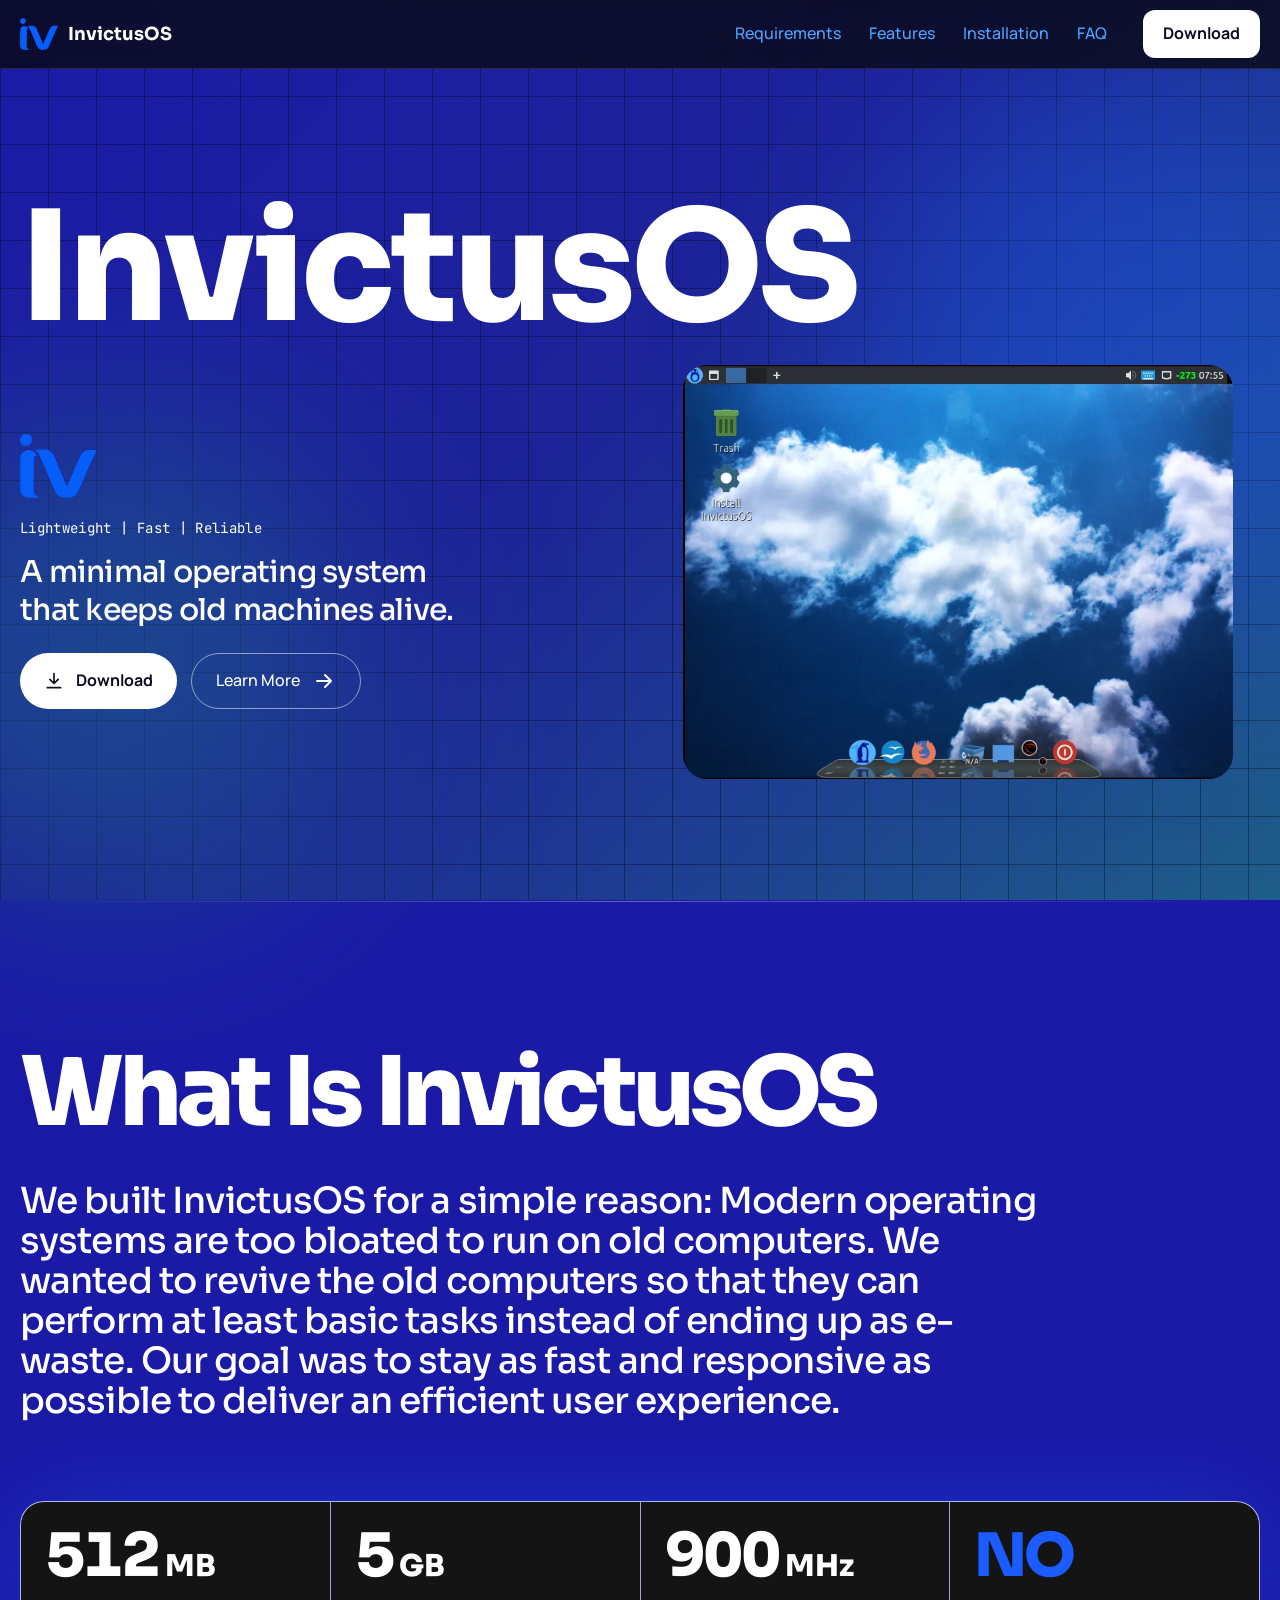
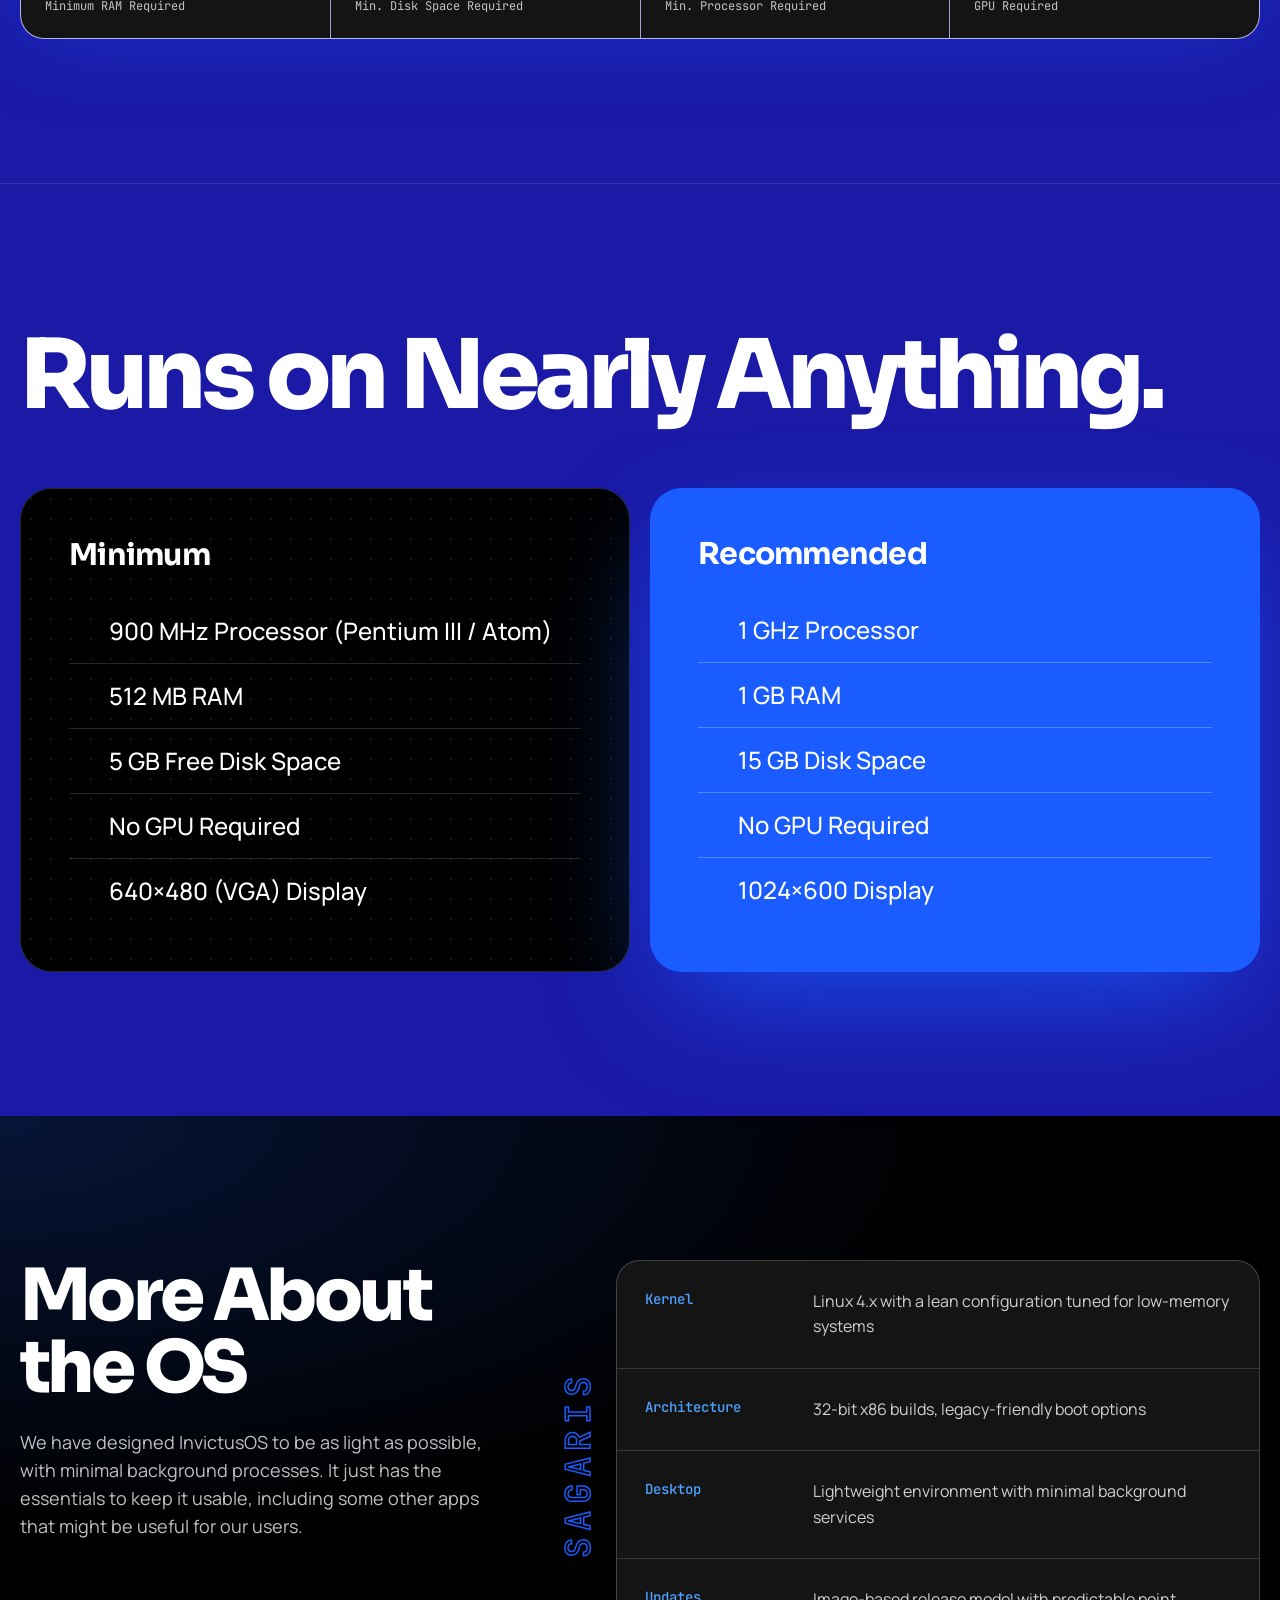
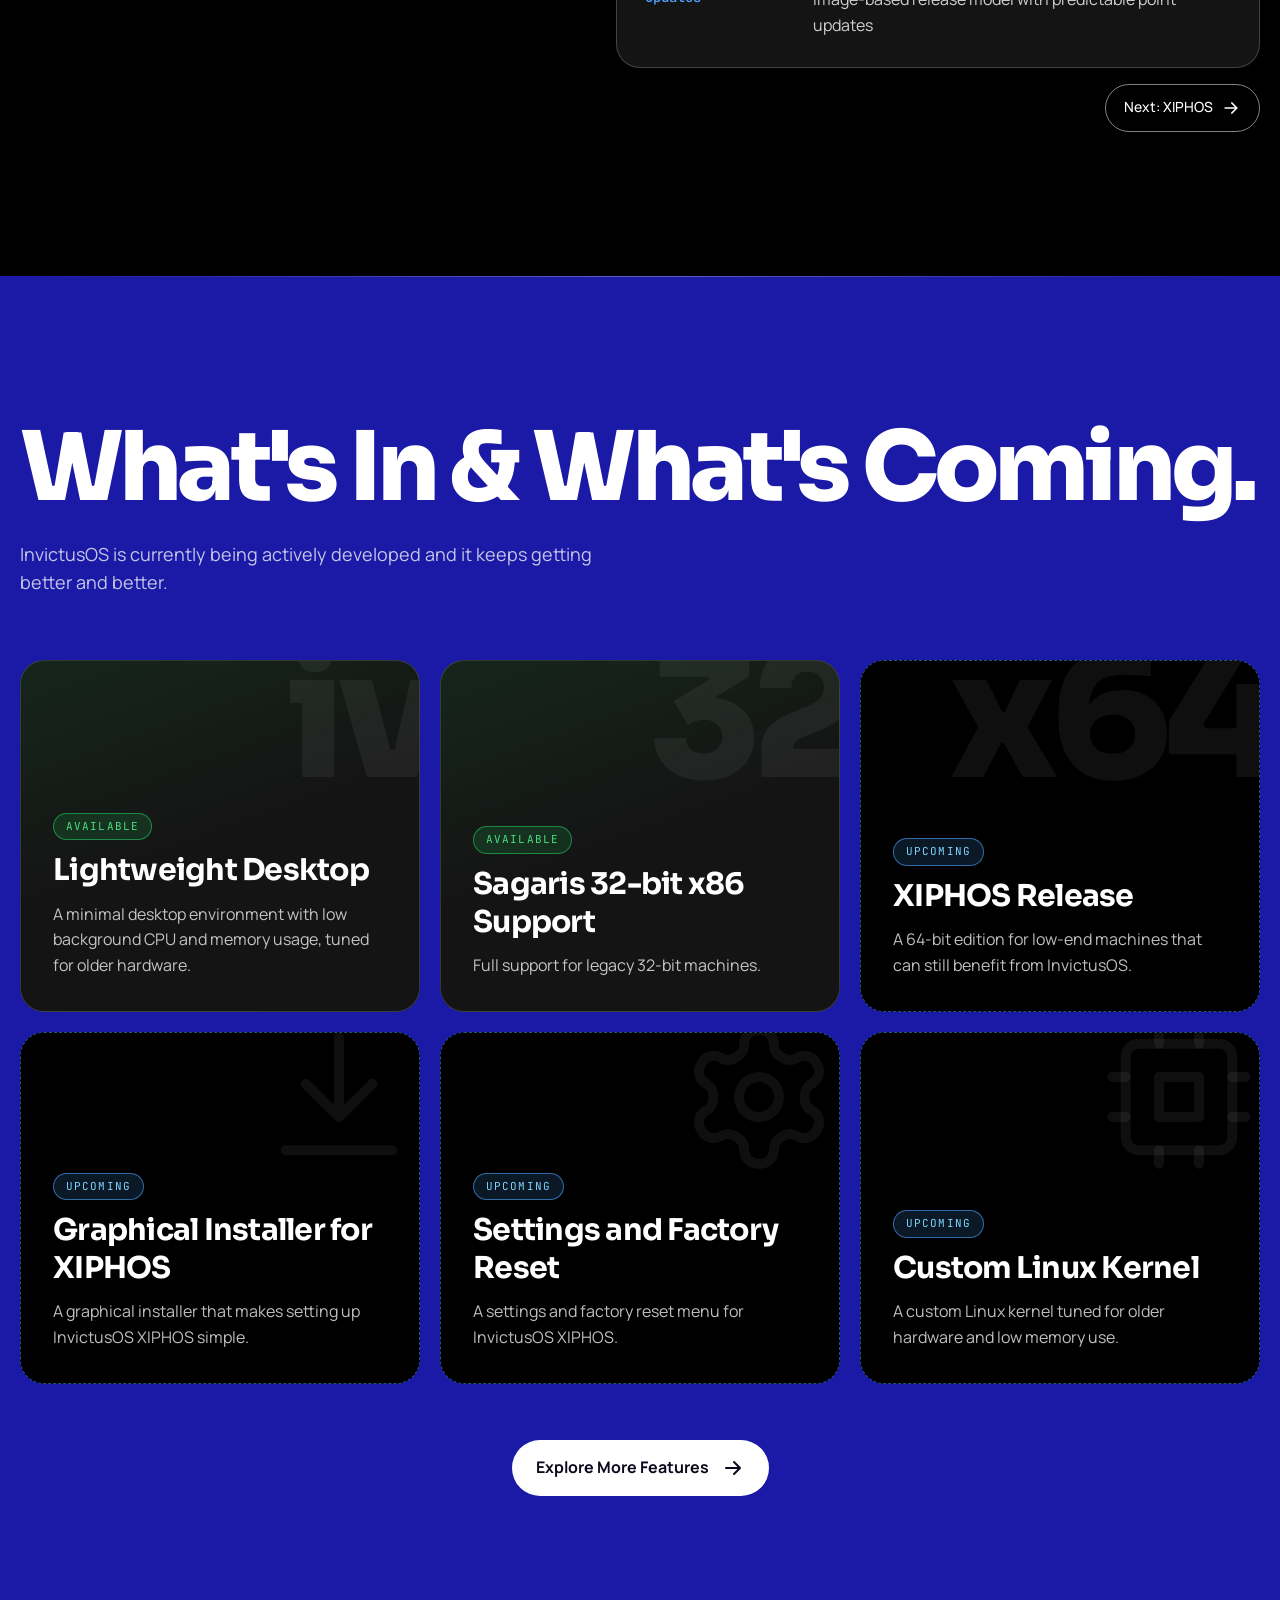
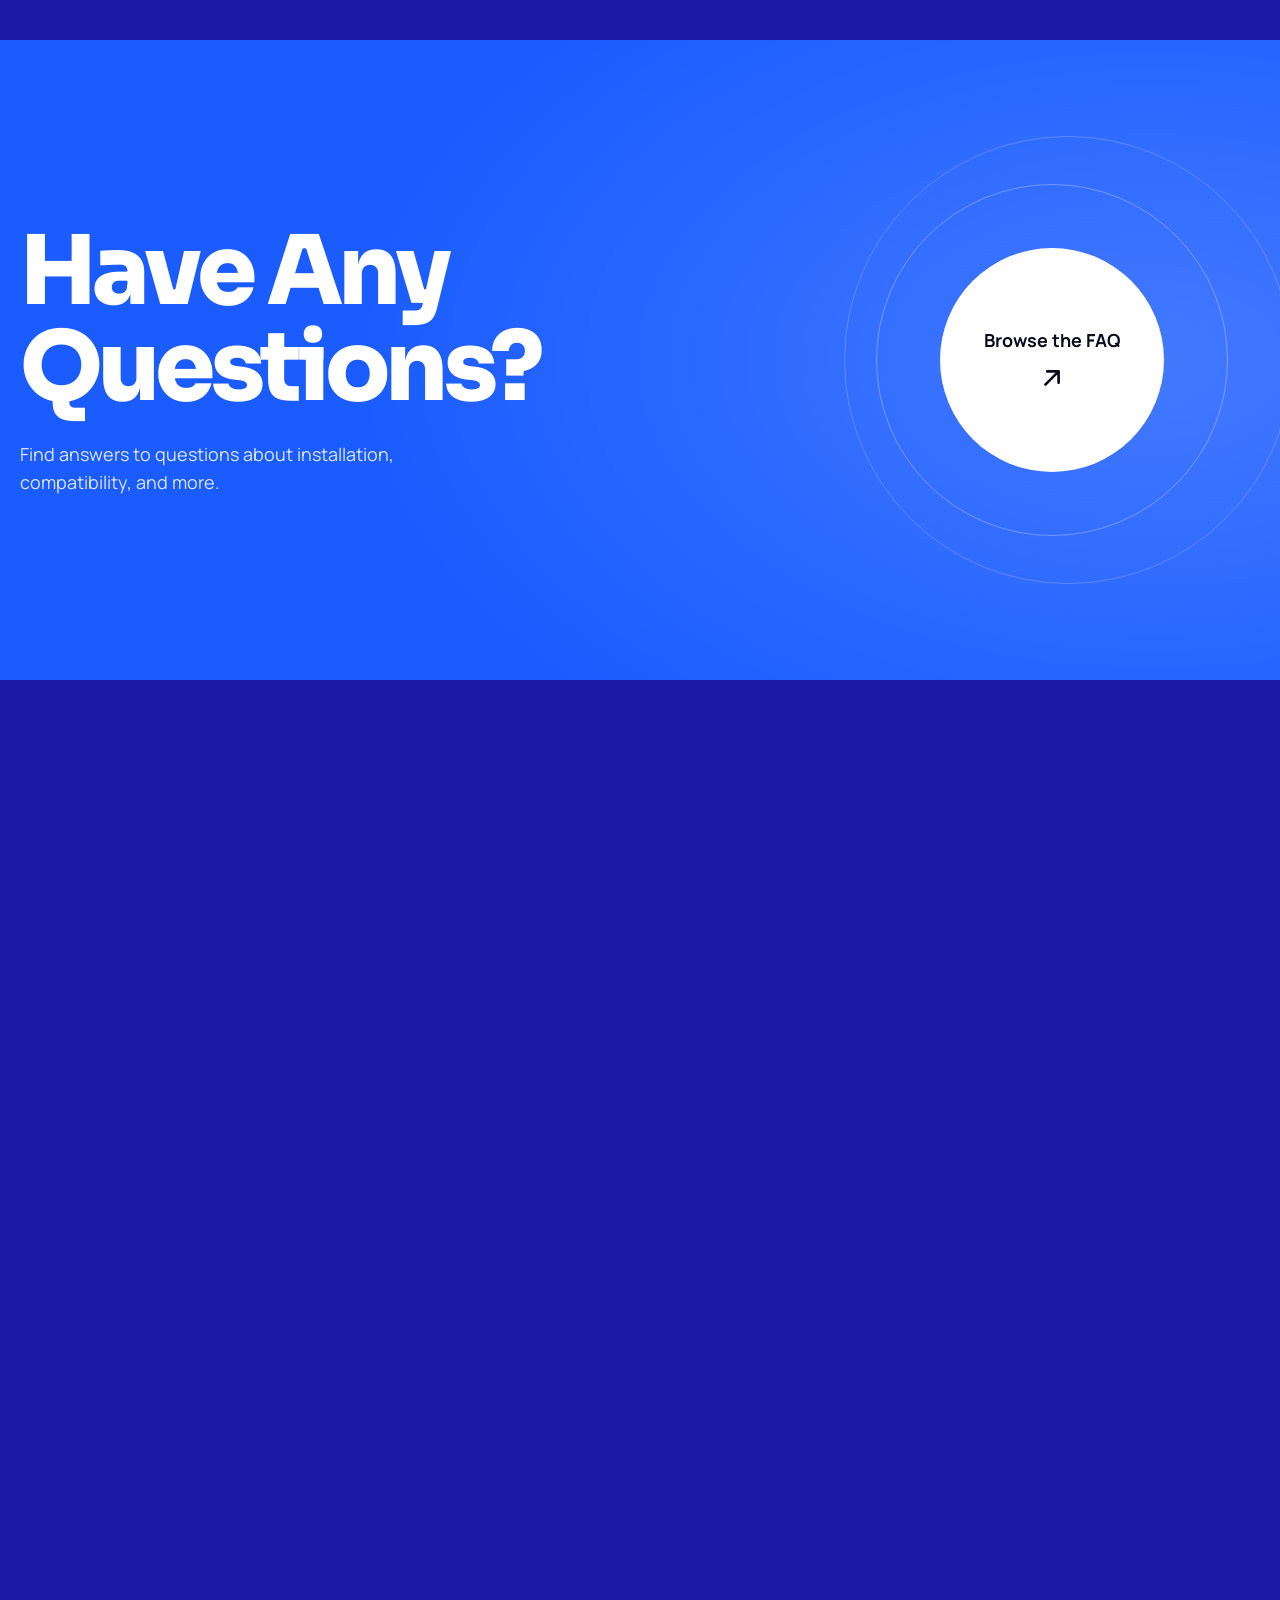
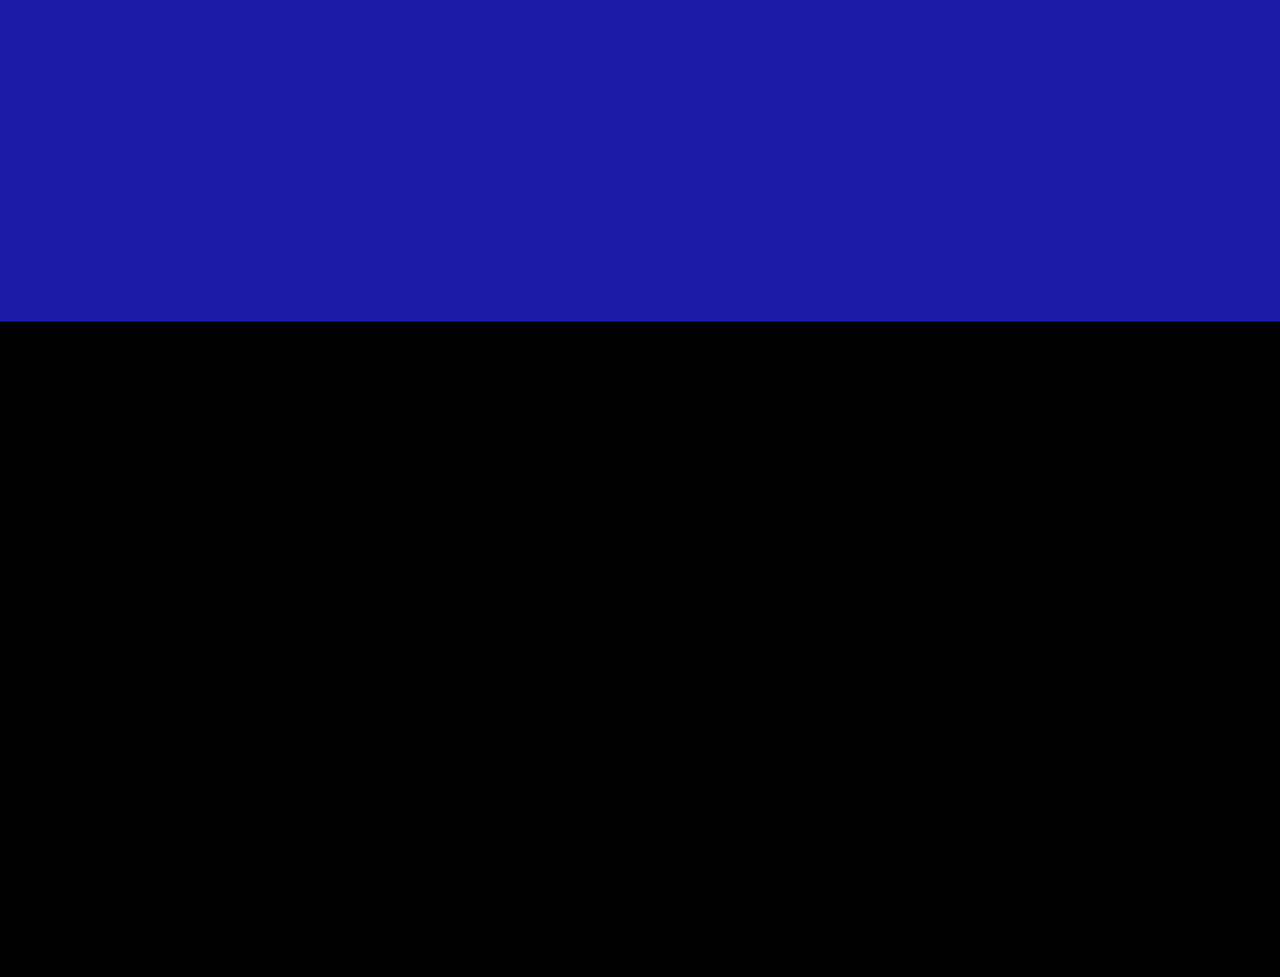
==== commit f8b4d8fa: "Update index.html" ====
--- a/index.html
+++ b/index.html
@@ -6,7 +6,7 @@
   IMAGES  : edit src="assets/..." and the alt="..." description.
   COLOURS : style block, "1. COLOUR LIST" (the colours are written straight into the rules; search for the numbers, e.g. 26,92,255).
   LOOKS   : style block, "3. COMPONENTS" (plain CSS, one class per element).
-  LINKS TO CHECK: download, installation, faq, features, simple, privacy, terms, support + the 5 social links.
+  LINKS TO CHECK: download, installation, faq, features, privacy, terms, support + the 5 social links.
   SECURITY: the script is locked by a hash in the Content-Security-Policy tag. If you edit the script block,
   open the browser console to get the new 'sha256-...' value and paste it into script-src.
 -->
@@ -58,24 +58,24 @@
 <!--[if lte IE 6]><style>.mnav{display:none}</style><![endif]-->
 <style>
 /* ===========================================================================
-   InvictusOS - styles
-   0. FONTS   1. COLOUR TOKENS   2. BASE   3. COMPONENTS   4. EXTRAS
-   =========================================================================== */
+InvictusOS - styles
+0. FONTS   1. COLOUR TOKENS   2. BASE   3. COMPONENTS   4. EXTRAS
+=========================================================================== */
 
 /* ---------- 0. FONTS (self-hosted in assets/fonts) ---------- */
-@font-face { font-family: "JetBrains Mono"; font-weight: 500; font-style: normal; font-display: swap; src: url("assets/fonts/JetBrainsMono-Medium.woff2") format("woff2"); }
-@font-face { font-family: "JetBrains Mono"; font-weight: 400; font-style: normal; font-display: swap; src: url("assets/fonts/JetBrainsMono-Regular.woff2") format("woff2"); }
-@font-face { font-family: "Manrope"; font-weight: 700; font-style: normal; font-display: swap; src: url("assets/fonts/Manrope-Bold.woff2") format("woff2"); }
-@font-face { font-family: "Manrope"; font-weight: 500; font-style: normal; font-display: swap; src: url("assets/fonts/Manrope-Medium.woff2") format("woff2"); }
-@font-face { font-family: "Manrope"; font-weight: 400; font-style: normal; font-display: swap; src: url("assets/fonts/Manrope-Regular.woff2") format("woff2"); }
-@font-face { font-family: "Sora"; font-weight: 700; font-style: normal; font-display: swap; src: url("assets/fonts/Sora-Bold.woff2") format("woff2"); }
-@font-face { font-family: "Sora"; font-weight: 800; font-style: normal; font-display: swap; src: url("assets/fonts/Sora-ExtraBold.woff2") format("woff2"); }
-@font-face { font-family: "Sora"; font-weight: 500; font-style: normal; font-display: swap; src: url("assets/fonts/Sora-Medium.woff2") format("woff2"); }
+@font-face { font-family: "JetBrains Mono"; font-weight: 500; font-style: normal; font-display: swap; src: url("assets/fonts/JetBrainsMono-Medium.woff2") format("woff2"), url("assets/fonts/JetBrainsMono-Medium.woff") format("woff"); }
+@font-face { font-family: "JetBrains Mono"; font-weight: 400; font-style: normal; font-display: swap; src: url("assets/fonts/JetBrainsMono-Regular.woff2") format("woff2"), url("assets/fonts/JetBrainsMono-Regular.woff") format("woff"); }
+@font-face { font-family: "Manrope"; font-weight: 700; font-style: normal; font-display: swap; src: url("assets/fonts/Manrope-Bold.woff2") format("woff2"), url("assets/fonts/Manrope-Bold.woff") format("woff"); }
+@font-face { font-family: "Manrope"; font-weight: 500; font-style: normal; font-display: swap; src: url("assets/fonts/Manrope-Medium.woff2") format("woff2"), url("assets/fonts/Manrope-Medium.woff") format("woff"); }
+@font-face { font-family: "Manrope"; font-weight: 400; font-style: normal; font-display: swap; src: url("assets/fonts/Manrope-Regular.woff2") format("woff2"), url("assets/fonts/Manrope-Regular.woff") format("woff"); }
+@font-face { font-family: "Sora"; font-weight: 700; font-style: normal; font-display: swap; src: url("assets/fonts/Sora-Bold.woff2") format("woff2"), url("assets/fonts/Sora-Bold.woff") format("woff"); }
+@font-face { font-family: "Sora"; font-weight: 800; font-style: normal; font-display: swap; src: url("assets/fonts/Sora-ExtraBold.woff2") format("woff2"), url("assets/fonts/Sora-ExtraBold.woff") format("woff"); }
+@font-face { font-family: "Sora"; font-weight: 500; font-style: normal; font-display: swap; src: url("assets/fonts/Sora-Medium.woff2") format("woff2"), url("assets/fonts/Sora-Medium.woff") format("woff"); }
 
 /* ---------- 1. COLOUR LIST (written straight into the rules so every browser understands them; numbers are R,G,B) ----------
-   navy 10,10,28 (header, deep panels)   ink 0,0,0 (black bands, footer)   card 20,20,20 (dark cards)
-   brand 26,92,255 (bright blue)   link 77,163,255 (light blue links)   ok 34,197,94 (green)
-   page gradient: indigo 26,26,166  ->  mid 28,34,150  ->  teal 29,91,134 */
+navy 10,10,28 (header, deep panels)   ink 0,0,0 (black bands, footer)   card 20,20,20 (dark cards)
+brand 26,92,255 (bright blue)   link 77,163,255 (light blue links)   ok 34,197,94 (green)
+page gradient: indigo 26,26,166  ->  mid 28,34,150  ->  teal 29,91,134   XIPHOS purple #a259ff (162,89,255) */
 
 /* ---------- 2. BASE ---------- */
 * { box-sizing: border-box; }
@@ -83,13 +83,13 @@
 ::after { box-sizing: border-box; }
 article, aside, figure, footer, header, main, nav, section, picture { display: block; }
 html {
-  scroll-behavior: smooth;
-  scroll-padding-top: 88px;
-  color: #fff;
-  font-family: Manrope, system-ui, -apple-system, "Segoe UI", Tahoma, Arial, sans-serif;
-  line-height: 1.5;
-  -webkit-text-size-adjust: 100%;
-  background: #1a1aa6;
+scroll-behavior: smooth;
+scroll-padding-top: 88px;
+color: #fff;
+font-family: Manrope, system-ui, -apple-system, "Segoe UI", Tahoma, Arial, sans-serif;
+line-height: 1.5;
+-webkit-text-size-adjust: 100%;
+background: #1a1aa6;
 }
 body { margin: 0; min-height: 100vh; overflow-x: hidden; line-height: 1.6; -webkit-font-smoothing: antialiased; }
 main { overflow-x: clip; }
@@ -114,10 +114,14 @@
 ::-webkit-scrollbar-thumb:hover { background: rgba(255,255,255,.55); background-clip: padding-box; }
 @supports not selector(::-webkit-scrollbar) { html { scrollbar-width: thin; scrollbar-color: rgba(255,255,255,.3) transparent; } }
 
+/* shared font families (each written once) */
+.brand-link, .mnav-link, .section-title, .dev-title, .history-title, .feature-title, .req-title, .team-name, .hero-title, .hero-lead, .about-p, .stat-value, .feature-glyph, .link-row, .footer-wordmark { font-family: Sora, system-ui, "Segoe UI", Tahoma, Arial, sans-serif; }
+.hero-tag, .stat-label, .spec-name, .pill, .timeline-tag, .team-role, .foot-heading, .footer-bottom, .spec-tab { font-family: "JetBrains Mono", ui-monospace, Menlo, Consolas, "Courier New", monospace; }
+
 /* page background layers: graph lines + film grain */
 .grid-lines, .grain { position: fixed; top: 0; right: 0; bottom: 0; left: 0; pointer-events: none; }
 .grid-lines { z-index: -10; background-image: linear-gradient(rgba(0,0,0,.34) 1px, transparent 1px), linear-gradient(90deg, rgba(0,0,0,.34) 1px, transparent 1px), linear-gradient(135deg, #1a1aa6 0%, #1c2296 45%, #1d5b86 100%); background-size: 48px 48px, 48px 48px, 100% 100%; }
-.grain { display: none; z-index: 55; opacity: .07; mix-blend-mode: overlay; background-image: url("data:image/svg+xml,%3Csvg xmlns='http://www.w3.org/2000/svg' width='160' height='160'%3E%3Cfilter id='n'%3E%3CfeTurbulence type='fractalNoise' baseFrequency='.8' numOctaves='2' stitchTiles='stitch'/%3E%3CfeColorMatrix values='0 0 0 0 1 0 0 0 0 1 0 0 0 0 1 0 0 0 .6 0'/%3E%3C/filter%3E%3Crect width='100%25' height='100%25' filter='url(%23n)'/%3E%3C/svg%3E"); }
+.grain { display: none; z-index: 55; opacity: .07; mix-blend-mode: overlay; background-image: url("data:image/svg+xml,%3Csvg xmlns='http://www.w3.org/2000/svg' width='160' height='160'%3E%3Cfilter id='n'%3E%3CfeTurbulence type='fractalNoise' baseFrequency='.8' numOctaves='1' stitchTiles='stitch'/%3E%3CfeColorMatrix values='0 0 0 0 1 0 0 0 0 1 0 0 0 0 1 0 0 0 .6 0'/%3E%3C/filter%3E%3Crect width='100%25' height='100%25' filter='url(%23n)'/%3E%3C/svg%3E"); }
 @supports (mix-blend-mode: overlay) { .grain { display: block; } }
 .skip { position: absolute; left: 12px; top: -64px; z-index: 100; padding: 12px 20px; border-radius: 8px; background: #fff; color: rgb(10,10,28); font-weight: 700; }
 .skip:focus { top: 12px; }
@@ -137,7 +141,7 @@
 /* Header + phone menu */
 .site-header { position: sticky; top: 0; z-index: 50; border-bottom: 1px solid rgba(255,255,255,.1); background: rgba(10,10,28,.85); -webkit-backdrop-filter: blur(12px); backdrop-filter: blur(12px); }
 .header-row { position: relative; display: block; display: flex; align-items: center; gap: 16px; min-height: 68px; max-width: 1280px; margin: 0 auto; padding: 0 20px; }
-.brand-link { display: inline-block; display: flex; align-items: center; gap: 10px; min-height: 48px; white-space: nowrap; font: 700 18px/28px Sora, system-ui, "Segoe UI", Tahoma, Arial, sans-serif; }
+.brand-link { display: inline-block; display: flex; align-items: center; gap: 10px; min-height: 48px; white-space: nowrap; font-weight: 700; font-size: 18px; line-height: 28px; }
 .logo { width: auto; height: 32px; }
 .nav { display: block; display: flex; align-items: center; gap: 4px; margin-left: auto; }
 .nav-link { display: inline-block; display: flex; align-items: center; min-height: 48px; padding: 0 12px; border-radius: 8px; font-weight: 500; color: rgb(77,163,255); }
@@ -154,7 +158,7 @@
 .burger[aria-expanded="true"] .burger-bar:nth-child(3) { transform: translateY(-7px) rotate(-45deg); }
 .mnav { position: absolute; left: 0; right: 0; top: 100%; padding: 8px 20px 24px; border-bottom: 1px solid rgba(255,255,255,.1); background: rgb(10,10,28); box-shadow: 0 25px 50px -12px rgba(0,0,0,.25); }
 .mnav-links { display: block; display: flex; flex-direction: column; }
-.mnav-link { display: block; display: flex; align-items: center; justify-content: space-between; min-height: 60px; border-bottom: 1px solid rgba(255,255,255,.1); font: 600 20px/28px Sora, system-ui, "Segoe UI", Tahoma, Arial, sans-serif; }
+.mnav-link { display: block; display: flex; align-items: center; justify-content: space-between; min-height: 60px; border-bottom: 1px solid rgba(255,255,255,.1); font-weight: 600; font-size: 20px; line-height: 28px; }
 .mnav-link:hover { color: rgb(77,163,255); }
 .mnav-actions { display: block; display: flex; flex-direction: column; gap: 12px; margin-top: 20px; }
 .mnav-download { display: block; display: flex; align-items: center; justify-content: center; min-height: 56px; border-radius: 9999px; background: #fff; font-weight: 700; color: rgb(10,10,28); }
@@ -165,14 +169,14 @@
 /* Section layout + titles */
 .section-wrap { position: relative; max-width: 1280px; margin: 0 auto; padding: 96px 20px; }
 .section-wrap::before { content: ""; position: absolute; left: 20px; right: 20px; top: 0; height: 1px; background: linear-gradient(to right, transparent, rgba(255,255,255,.3), transparent); }
-.section-title, .dev-title { overflow-wrap: break-word; font: 800 40px/.95 Sora, system-ui, "Segoe UI", Tahoma, Arial, sans-serif; letter-spacing: -.05em; }
-.history-title, .feature-title, .req-title { font: 700 30px/1.25 Sora, system-ui, "Segoe UI", Tahoma, Arial, sans-serif; letter-spacing: -.025em; }
-.team-name { font: 700 24px/1.25 Sora, system-ui, "Segoe UI", Tahoma, Arial, sans-serif; letter-spacing: -.025em; }
+.section-title, .dev-title { overflow-wrap: break-word; font-weight: 800; font-size: 40px; line-height: .95; letter-spacing: -.05em; }
+.history-title, .feature-title, .req-title { font-weight: 700; font-size: 30px; line-height: 1.25; letter-spacing: -.025em; }
+.team-name { font-weight: 700; font-size: 24px; line-height: 1.25; letter-spacing: -.025em; }
 @media (min-width: 480px) { .section-title, .dev-title { font-size: 60px; } }
 @media (min-width: 768px) {
-  .section-wrap { padding-top: 144px; padding-bottom: 144px; }
-  .section-title { font-size: 80px; line-height: 1; }
-  .dev-title { font-size: 64px; line-height: 1; }
+.section-wrap { padding-top: 144px; padding-bottom: 144px; }
+.section-title { font-size: 80px; line-height: 1; }
+.dev-title { font-size: 64px; line-height: 1; }
 }
 @media (min-width: 1024px) { .section-title { font-size: 96px; } .dev-title { font-size: 72px; } }
 
@@ -181,11 +185,11 @@
 .glow { position: absolute; z-index: -10; border-radius: 50%; pointer-events: none; filter: blur(100px); }
 .glow-blue { right: -128px; top: 16px; width: 352px; height: 352px; background: rgba(26,92,255,.35); }
 .glow-teal { left: -128px; bottom: 0; width: 320px; height: 320px; background: rgba(29,91,134,.6); }
-.hero-title { margin-top: 8px; white-space: nowrap; font: 800 48px/1 Sora, system-ui, "Segoe UI", Tahoma, Arial, sans-serif; font: 800 12.5vw/1 Sora, system-ui, "Segoe UI", Tahoma, Arial, sans-serif; letter-spacing: -.025em; }
+.hero-title { margin-top: 8px; white-space: nowrap; font-weight: 800; font-size: 48px; line-height: 1; font-weight: 800; font-size: 12.5vw; line-height: 1; letter-spacing: -.025em; }
 .hero-grid { display: grid; align-items: center; grid-gap: 40px; gap: 40px; margin-top: 32px; }
 .hero-logo { width: auto; height: 64px; }
-.hero-tag { margin-top: 20px; font: 14px/20px "JetBrains Mono", ui-monospace, Menlo, Consolas, "Courier New", monospace; letter-spacing: .025em; }
-.hero-lead { max-width: 448px; margin-top: 16px; font: 500 30px/1.25 Sora, system-ui, "Segoe UI", Tahoma, Arial, sans-serif; letter-spacing: -.025em; }
+.hero-tag { margin-top: 20px; font-size: 14px; line-height: 20px; letter-spacing: .025em; }
+.hero-lead { max-width: 448px; margin-top: 16px; font-weight: 500; font-size: 30px; line-height: 1.25; letter-spacing: -.025em; }
 .hero-actions { display: block; display: flex; flex-wrap: wrap; gap: 14px; margin-top: 32px; }
 .hero-figure { position: relative; }
 .hero-figure picture { display: block; }
@@ -193,21 +197,21 @@
 @media (min-width: 768px) { .glow-blue { width: 544px; height: 544px; } .glow-teal { width: 480px; height: 480px; } }
 /* Laptops: size the hero by screen height so title, buttons and image fit on one screen */
 @media (min-width: 1024px) {
-  .hero { min-height: calc(100vh - 68px); padding: 16px 20px 24px; }
-  .hero-grid { grid-template-columns: repeat(12, 1fr); gap: 32px; margin-top: 20px; }
-  .hero-copy, .hero-figure { grid-column: span 6; }
-  .hero-actions { margin-top: 24px; }
-  .hero-image { width: auto; max-width: 100%; max-height: 46vh; margin: 0 auto; }
+.hero { min-height: calc(100vh - 68px); padding: 16px 20px 24px; }
+.hero-grid { grid-template-columns: repeat(12, 1fr); gap: 32px; margin-top: 20px; }
+.hero-copy, .hero-figure { grid-column: span 6; }
+.hero-actions { margin-top: 24px; }
+.hero-image { width: auto; max-width: 100%; max-height: 46vh; margin: 0 auto; }
 }
 @media (min-width: 1024px) and (min-aspect-ratio: 34/25) { .hero-title { font-size: 17vh; } }
 @media (min-width: 1664px) { .hero-title { font-size: 208px; } }
 
 /* About + stats */
-.about-p { max-width: 1024px; margin-top: 40px; font: 500 24px/1.375 Sora, system-ui, "Segoe UI", Tahoma, Arial, sans-serif; letter-spacing: -.025em; }
+.about-p { max-width: 1024px; margin-top: 40px; font-weight: 500; font-size: 24px; line-height: 1.375; letter-spacing: -.025em; }
 .stats { display: grid; grid-gap: 1px; gap: 1px; margin-top: 80px; overflow: hidden; border: 1px solid rgba(255,255,255,.2); border-radius: 24px; background: rgba(255,255,255,.6); box-shadow: 0 0 90px -20px rgba(26,92,255,.55); }
 .stat-cell { display: block; display: flex; flex-direction: column-reverse; justify-content: flex-end; gap: 12px; padding: 24px; background: rgb(20,20,20); }
-.stat-label { font: 12px/16px "JetBrains Mono", ui-monospace, Menlo, Consolas, "Courier New", monospace; color: rgba(255,255,255,.75); }
-.stat-value { white-space: nowrap; font: 800 40px/1 Sora, system-ui, "Segoe UI", Tahoma, Arial, sans-serif; font-variant-numeric: tabular-nums; letter-spacing: -.05em; }
+.stat-label { font-size: 12px; line-height: 16px; color: rgba(255,255,255,.75); }
+.stat-value { white-space: nowrap; font-weight: 800; font-size: 40px; line-height: 1; font-variant-numeric: tabular-nums; letter-spacing: -.05em; }
 .stat-no { color: rgb(26,92,255); }
 .unit { font-size: .5em; letter-spacing: 0; }
 @media (min-width: 640px) { .stats { grid-template-columns: repeat(2, 1fr); } }
@@ -234,24 +238,61 @@
 .more-grid { display: grid; grid-gap: 56px; gap: 56px; max-width: 1280px; margin: 0 auto; padding: 0 20px; }
 .team-p, .features-intro { margin-top: 24px; font-size: 18px; line-height: 28px; color: rgba(255,255,255,.75); }
 .features-intro { max-width: 576px; }
-.spec-card { align-self: flex-start; overflow: hidden; border: 1px solid rgba(255,255,255,.2); border-radius: 24px; background: rgb(20,20,20); }
+.spec-wrap { position: relative; align-self: flex-start; }
+.spec-card { position: relative; overflow: hidden; border: 1px solid rgba(255,255,255,.2); border-radius: 24px; background: rgb(20,20,20); }
 .spec-list > div + div { border-top: 1px solid rgba(255,255,255,.15); }
 .spec-row { display: grid; grid-gap: 4px; gap: 4px; padding: 28px; }
-.spec-name { font: 500 14px/20px "JetBrains Mono", ui-monospace, Menlo, Consolas, "Courier New", monospace; color: rgb(77,163,255); }
+.spec-name { font-weight: 500; font-size: 14px; line-height: 20px; color: rgb(77,163,255); }
 .spec-val { color: rgba(255,255,255,.8); overflow-wrap: anywhere; }
 @media (min-width: 640px) { .spec-row { grid-template-columns: 144px 1fr; gap: 24px; } }
 @media (min-width: 768px) { .more { padding: 144px 0; } }
-@media (min-width: 1024px) { .more-grid { grid-template-columns: repeat(12, 1fr); } .dev-head { grid-column: span 5; } .spec-card { grid-column: span 7; } }
+@media (min-width: 1024px) { .more-grid { grid-template-columns: repeat(12, 1fr); } .dev-head { grid-column: span 5; } .spec-wrap { grid-column: span 7; } }
+
+/* XIPHOS / Sagaris switcher: pure CSS (radio buttons), so it needs no script. Without :checked support both panels simply show.
+   The name stands in the black space left of the box. Colours: Sagaris = InvictusOS blue, XIPHOS = purple (edit the two .spec-tab-* lines). */
+.spec-tab { margin: 0 0 12px; font-weight: 500; font-size: 34px; line-height: 1; text-transform: uppercase; letter-spacing: .2em; }
+.spec-tab-ok { color: rgb(26,92,255); }
+.spec-tab-up { color: #a259ff; }
+.spec-panel + .spec-panel { margin-top: 24px; }
+.spec-note { margin-top: 12px; font-size: 14px; line-height: 20px; color: rgba(255,255,255,.75); }
+#spec-xiphos .spec-name { color: #a259ff; }
+.spec-nav { margin-top: 16px; text-align: right; }
+.spec-next { display: inline-block; display: inline-flex; align-items: center; min-height: 48px; padding: 4px 18px; border: 1px solid rgba(255,255,255,.5); border-radius: 9999px; font-size: 14px; font-weight: 500; cursor: pointer; transition: border-color .15s, background-color .15s; }
+.spec-next:hover { border-color: #fff; background: rgba(255,255,255,.1); }
+.spec-next svg { display: inline-block; vertical-align: middle; }
+.spec-next-a svg { margin-left: 8px; }
+.spec-next-b svg { margin-right: 8px; transform: rotate(180deg); }
+#spec-r1:checked ~ #spec-xiphos { display: none; }
+#spec-r2:checked ~ #spec-sagaris { display: none; }
+#spec-r1:checked ~ .spec-nav .spec-next-b { display: none; }
+#spec-r2:checked ~ .spec-nav .spec-next-a { display: none; }
+#spec-r2:checked ~ .spec-nav { text-align: left; }
+#spec-r1:checked ~ .spec-panel + .spec-panel { margin-top: 0; }
+#spec-r2:checked ~ .spec-panel + .spec-panel { margin-top: 0; }
+#spec-r1:focus-visible ~ .spec-nav .spec-next { outline: 2px solid rgb(77,163,255); outline-offset: 3px; }
+#spec-r2:focus-visible ~ .spec-nav .spec-next { outline: 2px solid rgb(77,163,255); outline-offset: 3px; }
+/* where the browser can rotate text, the name stands sideways in the black space on the left of the box */
+@supports (transform: rotate(1deg)) {
+.spec-panel { position: relative; padding-left: 56px; }
+.spec-tab { position: absolute; top: 0; bottom: 0; left: 0; width: 36px; margin: 0; }
+.spec-tab span { position: absolute; top: 50%; left: 50%; white-space: nowrap; transform: translate(-50%, -50%) rotate(-90deg); }
+}
+
+/* outlined names (a medium-thin outline of their own colour); browsers without text-stroke keep the solid colour above */
+@supports (-webkit-text-stroke: 1px red) {
+.spec-tab-ok, .spec-tab-up { color: transparent; -webkit-text-stroke-width: 1.5px; }
+.spec-tab-ok { -webkit-text-stroke-color: rgb(26,92,255); }
+.spec-tab-up { -webkit-text-stroke-color: #a259ff; }
+}
 
 /* Features */
 .card-grid { display: grid; grid-gap: 20px; gap: 20px; margin-top: 64px; }
 .feature-card { position: relative; display: block; display: flex; flex-direction: column; justify-content: flex-end; gap: 12px; height: 100%; min-height: 352px; padding: 32px; overflow: hidden; border-radius: 24px; }
 .feature-available { border: 1px solid rgba(255,255,255,.15); background: rgb(20,20,20); background: rgb(20,20,20) linear-gradient(160deg, rgba(34,197,94,.1), transparent 50%); }
 .feature-upcoming { border: 1px dashed rgba(77,163,255,.5); background: #000; }
-.feature-glyph { position: absolute; right: -16px; top: -32px; font: 800 176px/1 Sora, system-ui, "Segoe UI", Tahoma, Arial, sans-serif; letter-spacing: -.05em; color: #222; color: rgba(255,255,255,.06); transition: color .3s; }
+.feature-glyph { position: absolute; right: -16px; top: -32px; font-weight: 800; font-size: 176px; line-height: 1; letter-spacing: -.05em; color: #222; color: rgba(255,255,255,.06);}
 .feature-glyph svg { width: 160px; height: 160px; margin: 16px 16px 0 0; fill: none; stroke: currentColor; stroke-width: 1.5; stroke-linecap: round; stroke-linejoin: round; }
-.feature-card:hover .feature-glyph { color: rgba(26,92,255,.4); }
-.pill { align-self: flex-start; width: fit-content; padding: 4px 12px; border-radius: 9999px; font: 11px "JetBrains Mono", ui-monospace, Menlo, Consolas, "Courier New", monospace; text-transform: uppercase; letter-spacing: .1em; }
+.pill { align-self: flex-start; width: fit-content; padding: 4px 12px; border-radius: 9999px; font-size: 11px; text-transform: uppercase; letter-spacing: .1em; }
 .pill-ok { border: 1px solid rgba(34,197,94,.6); background: rgba(34,197,94,.15); color: #4ade80; }
 .pill-upcoming { border: 1px solid rgba(77,163,255,.6); background: rgba(77,163,255,.15); color: #7dd3fc; }
 .muted { color: rgba(255,255,255,.75); }
@@ -272,16 +313,17 @@
 .faq-button:hover .faq-arrow { transform: none; }
 .faq-button:focus-visible .faq-arrow { transform: none; }
 @media (min-width: 768px) {
-  .faq-band { padding: 112px 0; }
-  .faq-circle { padding: 96px; }
-  .faq-ring { width: 352px; height: 352px; }
-  .faq-ring-outer { width: 448px; height: 448px; }
-  .faq-button { width: 224px; height: 224px; font-size: 18px; line-height: 28px; }
+.faq-band { padding: 112px 0; }
+.faq-circle { padding: 96px; }
+.faq-ring { width: 352px; height: 352px; }
+.faq-ring-outer { width: 448px; height: 448px; }
+.faq-button { width: 224px; height: 224px; font-size: 18px; line-height: 28px; }
 }
 @media (min-width: 1024px) { .faq-inner { flex-direction: row; align-items: center; } }
 
 /* History timeline */
-.timeline-tag { margin-top: 24px; font: 14px/20px "JetBrains Mono", ui-monospace, Menlo, Consolas, "Courier New", monospace; color: rgba(255,255,255,.75); }
+.timeline-tag { margin-top: 24px; font-size: 14px; line-height: 20px; color: rgba(255,255,255,.75); }
+.uc { text-transform: uppercase; }
 .timeline { margin-top: 64px; }
 .history-row { position: relative; display: grid; grid-gap: 16px; gap: 16px; padding: 40px 0; border-top: 1px solid rgba(255,255,255,.3); }
 .history-last { border-top-color: rgb(34,197,94); }
@@ -292,9 +334,9 @@
 .history-last .history-dot { background: rgb(34,197,94); box-shadow: 0 0 0 4px rgba(34,197,94,.3); }
 .history-text { font-size: 18px; line-height: 28px; color: rgba(255,255,255,.75); }
 @media (min-width: 768px) {
-  .history-row { grid-template-columns: repeat(12, 1fr); gap: 32px; }
-  .history-title { grid-column: span 5; font-size: 36px; line-height: 40px; }
-  .history-text { grid-column: span 7; }
+.history-row { grid-template-columns: repeat(12, 1fr); gap: 32px; }
+.history-title { grid-column: span 5; font-size: 36px; line-height: 40px; }
+.history-text { grid-column: span 7; }
 }
 
 /* Creators */
@@ -307,7 +349,7 @@
 .avatar-ring { display: block; width: 102px; height: 102px; padding: 3px; border-radius: 50%; background: conic-gradient(from 180deg, rgb(26,92,255), rgb(77,163,255), rgb(29,91,134), rgb(26,92,255)); }
 .team-img { width: 96px; height: 96px; border-radius: 50%; object-fit: cover; }
 .team-body { margin-top: auto; }
-.team-role { margin-top: 8px; font: 12px/16px "JetBrains Mono", ui-monospace, Menlo, Consolas, "Courier New", monospace; color: rgba(255,255,255,.7); transition: color .35s ease; }
+.team-role { margin-top: 8px; font-size: 12px; line-height: 16px; color: rgba(255,255,255,.7); transition: color .35s ease; }
 .team-card:hover .team-role { color: rgba(10,10,28,.7); }
 a:focus-visible .team-role { color: rgba(10,10,28,.7); }
 @media (min-width: 640px) { .team-ul { grid-template-columns: repeat(2, 1fr); } }
@@ -317,7 +359,7 @@
 /* Community links */
 .link-list { margin-top: 64px; border-top: 1px solid rgba(255,255,255,.25); border-bottom: 1px solid rgba(255,255,255,.25); }
 .link-list li + li { border-top: 1px solid rgba(255,255,255,.25); }
-.link-row { display: block; display: flex; align-items: center; justify-content: space-between; gap: 16px; min-height: 96px; padding: 0 8px; background: linear-gradient(#fff, #fff) no-repeat bottom / 100% 0%; font: 800 28px/1 Sora, system-ui, "Segoe UI", Tahoma, Arial, sans-serif; letter-spacing: -.05em; overflow-wrap: anywhere; transition: background-size .5s, color .5s, padding .5s; }
+.link-row { display: block; display: flex; align-items: center; justify-content: space-between; gap: 16px; min-height: 96px; padding: 0 8px; background: linear-gradient(#fff, #fff) no-repeat bottom / 100% 0%; font-weight: 800; font-size: 28px; line-height: 1; letter-spacing: -.05em; overflow-wrap: anywhere; transition: background-size .5s, color .5s, padding .5s; }
 .link-row:hover { padding: 0 24px; background-size: 100% 100%; color: rgb(10,10,28); }
 .link-row:focus-visible { padding: 0 24px; background-size: 100% 100%; color: rgb(10,10,28); }
 .link-row-arrow { flex: none; width: 32px; height: 32px; fill: none; stroke: currentColor; stroke-width: 2; stroke-linecap: round; stroke-linejoin: round; transform: rotate(-45deg); transition: transform .5s; }
@@ -331,18 +373,15 @@
 .site-footer { overflow: hidden; padding-top: 56px; border-top: 1px solid rgba(255,255,255,.1); background: #000; font-size: 14px; line-height: 20px; }
 .footer-inner { max-width: 1152px; margin: 0 auto; padding: 0 20px; }
 .footer-grid { display: grid; grid-gap: 40px; gap: 40px; }
-.footer-blurb { max-width: 26ch; margin: 8px 0 24px; color: rgba(255,255,255,.75); }
-.footer-simple { display: inline-block; display: inline-flex; align-items: center; min-height: 48px; padding: 0 24px; border: 1px solid rgba(255,255,255,.5); border-radius: 9999px; font-weight: 500; transition: color .15s, background-color .15s; }
-.footer-simple:hover { background: #fff; color: rgb(10,10,28); }
-.footer-simple:focus-visible { background: #fff; color: rgb(10,10,28); }
-.foot-heading { margin-bottom: 8px; font: 700 12px/16px "JetBrains Mono", ui-monospace, Menlo, Consolas, "Courier New", monospace; text-transform: uppercase; letter-spacing: .12em; }
-.foot-link { display: block; display: flex; align-items: center; min-height: 48px; color: rgb(77,163,255); }
-.foot-link:hover { color: #fff; text-decoration: underline; }
-.footer-bottom { display: block; display: flex; flex-wrap: wrap; align-items: center; justify-content: space-between; gap: 12px; margin-top: 40px; padding-top: 24px; border-top: 1px solid rgba(255,255,255,.15); font: 12px/16px "JetBrains Mono", ui-monospace, Menlo, Consolas, "Courier New", monospace; color: rgba(255,255,255,.75); }
+.footer-blurb { max-width: 26ch; margin: 8px 0 0; color: rgba(255,255,255,.75); }
+.foot-heading { margin-bottom: 8px; font-weight: 700; font-size: 12px; line-height: 16px; text-transform: uppercase; letter-spacing: .12em; }
+.foot-link { display: block; display: flex; align-items: center; min-height: 48px; color: rgb(77,163,255); transition: color .15s; }
+.foot-link:hover { color: #fff; }
+.footer-bottom { display: block; display: flex; flex-wrap: wrap; align-items: center; justify-content: space-between; gap: 12px; margin-top: 40px; padding-top: 24px; border-top: 1px solid rgba(255,255,255,.15); font-size: 12px; line-height: 16px; color: rgba(255,255,255,.75); }
 .legal-nav { display: block; display: flex; gap: 4px; }
-.legal-link { display: inline-block; display: flex; align-items: center; min-height: 48px; padding: 0 8px; }
+.legal-link { display: inline-block; display: flex; align-items: center; min-height: 48px; padding: 0 8px; transition: color .15s; }
 .legal-link:hover { color: #fff; }
-.footer-wordmark { margin-top: 40px; padding-bottom: 16px; text-align: center; white-space: nowrap; -webkit-user-select: none; user-select: none; font: 800 48px/1 Sora, system-ui, "Segoe UI", Tahoma, Arial, sans-serif; font: 800 13vw/1 Sora, system-ui, "Segoe UI", Tahoma, Arial, sans-serif; letter-spacing: -.025em; color: #262626; }
+.footer-wordmark { margin-top: 40px; padding-bottom: 16px; text-align: center; white-space: nowrap; -webkit-user-select: none; user-select: none; font-weight: 800; font-size: 48px; line-height: 1; font-weight: 800; font-size: 13vw; line-height: 1; letter-spacing: -.025em; color: #262626; }
 @supports ((-webkit-background-clip: text) or (background-clip: text)) { .footer-wordmark { color: transparent; background: linear-gradient(to bottom, rgba(255,255,255,.3), rgba(255,255,255,.12), rgba(255,255,255,.04)); -webkit-background-clip: text; background-clip: text; } }
 @media (min-width: 640px) { .footer-grid { grid-template-columns: repeat(2, 1fr); } }
 @media (min-width: 1024px) { .footer-grid { grid-template-columns: 1.5fr 1fr 1fr 1fr; } }
@@ -379,34 +418,34 @@
 /* ---------- COLUMN FALLBACK: browsers without CSS grid (about 2016 and older) keep the same columns using floats / inline-blocks ---------- */
 .hero-grid:after, .req-grid:after, .more-grid:after, .history-row:after, .spec-row:after { content: ""; display: block; clear: both; }
 @media (min-width: 640px) {
-  .stat-cell { float: left; width: 50%; min-height: 140px; }
-  .team-ul li { display: inline-block; vertical-align: top; width: 45%; margin: 0 4% 16px 0; }
-  .footer-grid > div, .footer-grid > nav { display: inline-block; vertical-align: top; width: 45%; margin: 0 4% 40px 0; }
-  .spec-name { float: left; width: 144px; }
-  .spec-val { margin-left: 168px; }
+.stat-cell { float: left; width: 50%; min-height: 140px; }
+.team-ul li { display: inline-block; vertical-align: top; width: 45%; margin: 0 4% 16px 0; }
+.footer-grid > div, .footer-grid > nav { display: inline-block; vertical-align: top; width: 45%; margin: 0 4% 40px 0; }
+.spec-name { float: left; width: 144px; }
+.spec-val { margin-left: 168px; }
 }
 @media (min-width: 768px) {
-  .card-grid li { display: inline-block; vertical-align: top; width: 30%; margin: 0 2.5% 20px 0; }
-  .history-title { float: left; width: 38%; margin-right: 4%; }
-  .history-text { float: left; width: 58%; }
+.card-grid li { display: inline-block; vertical-align: top; width: 30%; margin: 0 2.5% 20px 0; }
+.history-title { float: left; width: 38%; margin-right: 4%; }
+.history-text { float: left; width: 58%; }
 }
 @media (min-width: 1024px) {
-  .stat-cell { width: 25%; }
-  .team-ul li { width: 22%; margin: 0 2% 16px 0; }
-  .footer-grid > div { width: 27%; margin: 0 3% 40px 0; }
-  .footer-grid > nav { width: 17%; margin: 0 3% 40px 0; }
-  .hero-copy { float: left; width: 46%; margin-right: 4%; }
-  .hero-figure { float: left; width: 50%; }
-  .req-card { float: left; width: 49%; }
-  .req-min { margin-right: 2%; }
-  .dev-head { float: left; width: 38%; margin-right: 4%; }
-  .spec-card { float: left; width: 58%; }
+.stat-cell { width: 25%; }
+.team-ul li { width: 22%; margin: 0 2% 16px 0; }
+.footer-grid > div { width: 27%; margin: 0 3% 40px 0; }
+.footer-grid > nav { width: 17%; margin: 0 3% 40px 0; }
+.hero-copy { float: left; width: 46%; margin-right: 4%; }
+.hero-figure { float: left; width: 50%; }
+.req-card { float: left; width: 49%; }
+.req-min { margin-right: 2%; }
+.dev-head { float: left; width: 38%; margin-right: 4%; }
+.spec-wrap { float: left; width: 58%; }
 }
 /* browsers that DO have grid undo the fallback, so the grid design is untouched */
 @supports (display: grid) {
-  .stat-cell, .team-ul li, .footer-grid > div, .footer-grid > nav, .card-grid li, .hero-copy, .hero-figure, .req-card, .dev-head, .spec-card, .history-title, .history-text, .spec-name, .spec-val { float: none; width: auto; margin: 0; }
-  .stat-cell { min-height: 0; }
-  .hero-grid:after, .req-grid:after, .more-grid:after, .history-row:after, .spec-row:after { display: none; }
+.stat-cell, .team-ul li, .footer-grid > div, .footer-grid > nav, .card-grid li, .hero-copy, .hero-figure, .req-card, .dev-head, .spec-wrap, .history-title, .history-text, .spec-name, .spec-val { float: none; width: auto; margin: 0; }
+.stat-cell { min-height: 0; }
+.hero-grid:after, .req-grid:after, .more-grid:after, .history-row:after, .spec-row:after { display: none; }
 }
 
 /* ---------- 4. EXTRAS ---------- */
@@ -417,11 +456,12 @@
 .arm .rq.on svg { stroke-dashoffset: 0; }
 /* no transitions or smooth scrolling for visitors who asked their system for reduced motion */
 @media (prefers-reduced-motion: reduce) {
-  html { scroll-behavior: auto; }
-  *, ::before, ::after { transition: none !important; }
+html { scroll-behavior: auto; }
+*, ::before, ::after { transition: none !important; }
 }
 </style>
 <!--[if lt IE 9]><style>
+.spec-nav { display: none; }
 .hero-grid:after, .req-grid:after, .more-grid:after, .history-row:after, .spec-row:after { content: ""; display: block; clear: both; }
 .stat-cell { float: left; width: 50%; min-height: 140px; }
 .team-ul li { display: inline-block; vertical-align: top; width: 45%; margin: 0 4% 16px 0; }
@@ -440,7 +480,7 @@
 .req-card { float: left; width: 49%; }
 .req-min { margin-right: 2%; }
 .dev-head { float: left; width: 38%; margin-right: 4%; }
-.spec-card { float: left; width: 58%; }
+.spec-wrap { float: left; width: 58%; }
 </style><![endif]-->
 <!--[if lt IE 8]><style>
 .hero-grid, .req-grid, .more-grid, .history-row, .spec-row { zoom: 1; }
@@ -493,7 +533,7 @@
     <h1 id="hero-h" class="hero-title">InvictusOS</h1>
     <div class="hero-grid">
       <div class="hero-copy"><img src="assets/logo.svg" alt="" width="77" height="64" class="hero-logo">
-        <p class="hero-tag"><span aria-hidden="true">Lightweight | Fast | Reliable</span><span class="sr-only">Lightweight, fast, reliable</span></p>
+        <p class="hero-tag">Lightweight | Fast | Reliable</p>
         <p class="hero-lead">A minimal operating system that keeps old machines alive.</p>
         <div class="hero-actions"><a href="/download" class="btn btn-primary"><svg class="icon-sm" aria-hidden="true"><use href="#i-dl" xlink:href="#i-dl"/></svg>Download</a><a href="#about" class="btn btn-outline">Learn More <svg class="icon-md" aria-hidden="true"><use href="#i-ar" xlink:href="#i-ar"/></svg></a></div>
       </div>
@@ -546,13 +586,36 @@
         <h2 id="dev-h" class="dev-title">More About the OS</h2>
         <p class="team-p">We have designed InvictusOS to be as light as possible, with minimal background processes. It just has the essentials to keep it usable, including some other apps that might be useful for our users.</p>
       </header>
-      <div class="spec-card">
-        <dl class="spec-list">
+      <div class="spec-wrap">
+        <input type="radio" name="spec" id="spec-r1" class="sr-only" aria-label="Show Sagaris details" checked>
+        <input type="radio" name="spec" id="spec-r2" class="sr-only" aria-label="Show XIPHOS details">
+        <div id="spec-sagaris" class="spec-panel" role="group" aria-label="Sagaris specifications">
+          <p class="spec-tab spec-tab-ok"><span>Sagaris</span></p>
+          <div class="spec-card">
+          <dl class="spec-list">
           <div class="spec-row"><dt class="spec-name">Kernel</dt><dd class="spec-val">Linux 4.x with a lean configuration tuned for low-memory systems</dd></div>
           <div class="spec-row"><dt class="spec-name">Architecture</dt><dd class="spec-val">32-bit x86 builds, legacy-friendly boot options</dd></div>
           <div class="spec-row"><dt class="spec-name">Desktop</dt><dd class="spec-val">Lightweight environment with minimal background services</dd></div>
           <div class="spec-row"><dt class="spec-name">Updates</dt><dd class="spec-val">Image-based release model with predictable point updates</dd></div>
         </dl>
+          </div>
+        </div>
+        <div id="spec-xiphos" class="spec-panel" role="group" aria-label="XIPHOS specifications">
+          <p class="spec-tab spec-tab-up"><span>XIPHOS</span></p>
+          <div class="spec-card">
+          <dl class="spec-list">
+          <div class="spec-row"><dt class="spec-name">Kernel</dt><dd class="spec-val">Custom Linux kernel tuned for older hardware and low memory use</dd></div>
+          <div class="spec-row"><dt class="spec-name">Architecture</dt><dd class="spec-val">64-bit x86 edition for low-end machines</dd></div>
+          <div class="spec-row"><dt class="spec-name">Installer</dt><dd class="spec-val">Graphical installer that makes setup simple</dd></div>
+          <div class="spec-row"><dt class="spec-name">Settings</dt><dd class="spec-val">Settings menu with factory reset</dd></div>
+        </dl>
+          </div>
+          <p class="spec-note">OS release date: 1st Dec 2026</p>
+        </div>
+        <div class="spec-nav">
+          <label for="spec-r2" class="spec-next spec-next-a"><span>Next: XIPHOS</span><svg class="icon-sm" aria-hidden="true"><use href="#i-ar" xlink:href="#i-ar"/></svg></label>
+          <label for="spec-r1" class="spec-next spec-next-b"><svg class="icon-sm" aria-hidden="true"><use href="#i-ar" xlink:href="#i-ar"/></svg><span>Back: Sagaris</span></label>
+        </div>
       </div>
     </div>
   </section>
@@ -580,7 +643,7 @@
   <!-- ======== HISTORY ======== -->
   <section id="history" aria-labelledby="hist-h" class="section-wrap">
     <h2 id="hist-h" class="section-title">From Experiment to Daily Driver</h2>
-    <p class="timeline-tag"><span aria-hidden="true">IDEA to EXECUTION</span><span class="sr-only">Idea to execution</span></p>
+    <p class="timeline-tag"><span class="uc">Idea</span> to <span class="uc">execution</span></p>
     <ol class="timeline">
       <li class="history-row"><span class="history-bar" aria-hidden="true"></span><h3 class="history-title"><span aria-hidden="true" class="history-dot"></span>Origins</h3><p class="history-text">We, a group of students, started building InvictusOS to try to revive an old laptop. This then turned into a project which we are iterating on.</p></li>
       <li class="history-row"><span class="history-bar" aria-hidden="true"></span><h3 class="history-title"><span aria-hidden="true" class="history-dot"></span>Continuous Development</h3><p class="history-text">Over time, through trials, errors and testing, the first version focused on speed and compatibility was built.</p></li>
@@ -590,7 +653,7 @@
   <!-- ======== CREATORS ======== -->
   <section id="creators" aria-labelledby="cre-h" class="team-section">
     <h2 id="cre-h" class="section-title">The Creators</h2>
-    <p class="team-p">Built by a student team aiming to keep old PC's alive.</p>
+    <p class="team-p">Built by a student team aiming to keep old PCs alive.</p>
     <ul class="team-ul">
       <li><a href="https://memphims.neocities.org" rel="noopener noreferrer"><article class="team-card"><span class="avatar-ring"><img src="assets/sayansut.png" width="96" height="96" loading="lazy" decoding="async" alt="Portrait of Sayansut Mohapatra" class="team-img"></span><div class="team-body"><h3 class="team-name">Sayansut Mohapatra</h3><p class="team-role">Lead OS Developer</p></div></article></a></li>
       <li><article class="team-card"><span class="avatar-ring"><img src="assets/shreyans.png" width="96" height="96" loading="lazy" decoding="async" alt="Portrait of Shreyans Das" class="team-img"></span><div class="team-body"><h3 class="team-name">Shreyans Das</h3><p class="team-role">Visual Design</p></div></article></li>
@@ -617,7 +680,7 @@
     <div class="footer-inner">
       <div class="footer-grid">
         <div><a href="#top" class="brand-link"><img src="assets/logo.svg" alt="" width="38" height="32" class="logo">InvictusOS</a>
-          <p class="footer-blurb">A minimal operating system built to keep old machines alive.</p><a href="/simple" class="footer-simple">Switch to Simple Site</a></div>
+          <p class="footer-blurb">A minimal operating system built to keep old machines alive.</p></div>
         <nav aria-label="About"><p class="foot-heading">About</p><ul>
           <li><a href="#about" class="foot-link">About</a></li><li><a href="#features" class="foot-link">Features</a></li><li><a href="#requirements" class="foot-link">Requirements</a></li><li><a href="/download" class="foot-link">Download</a></li><li><a href="#history" class="foot-link">History</a></li></ul></nav>
         <nav aria-label="Resources"><p class="foot-heading">Resources</p><ul>
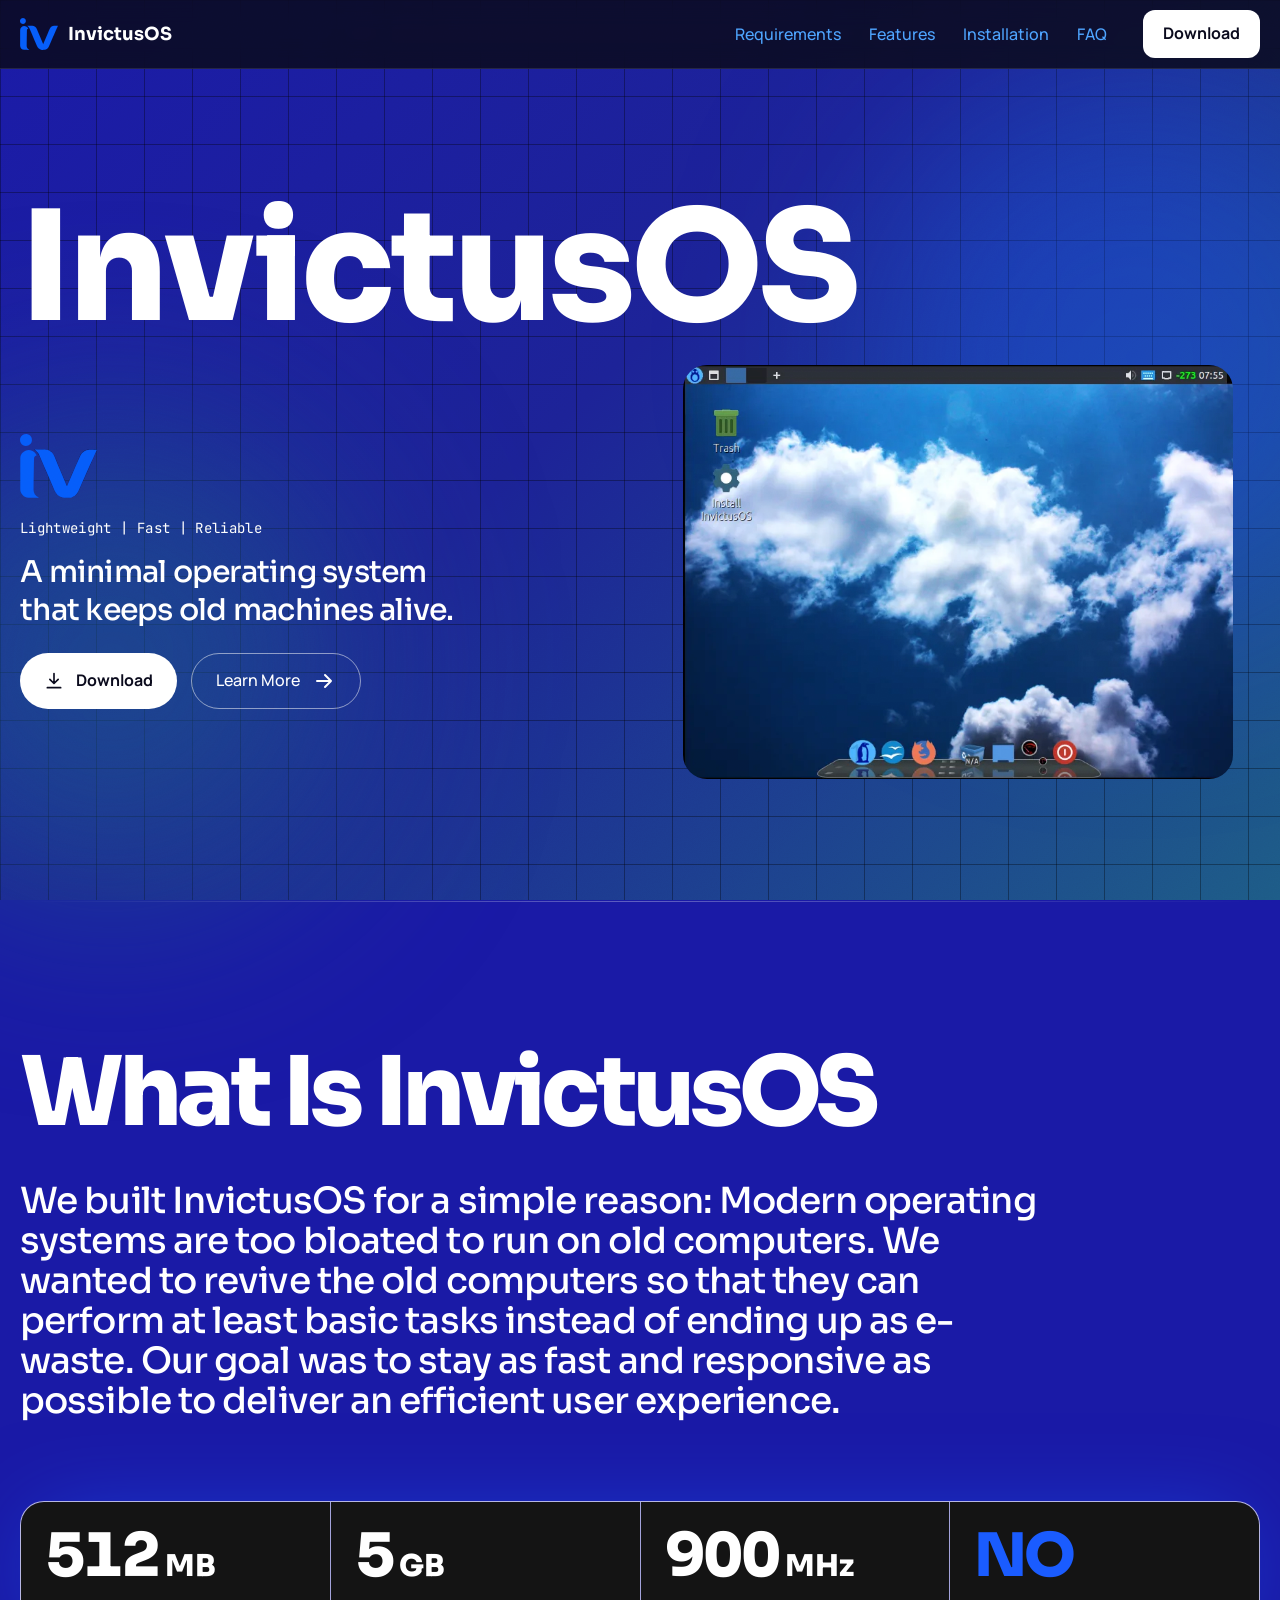
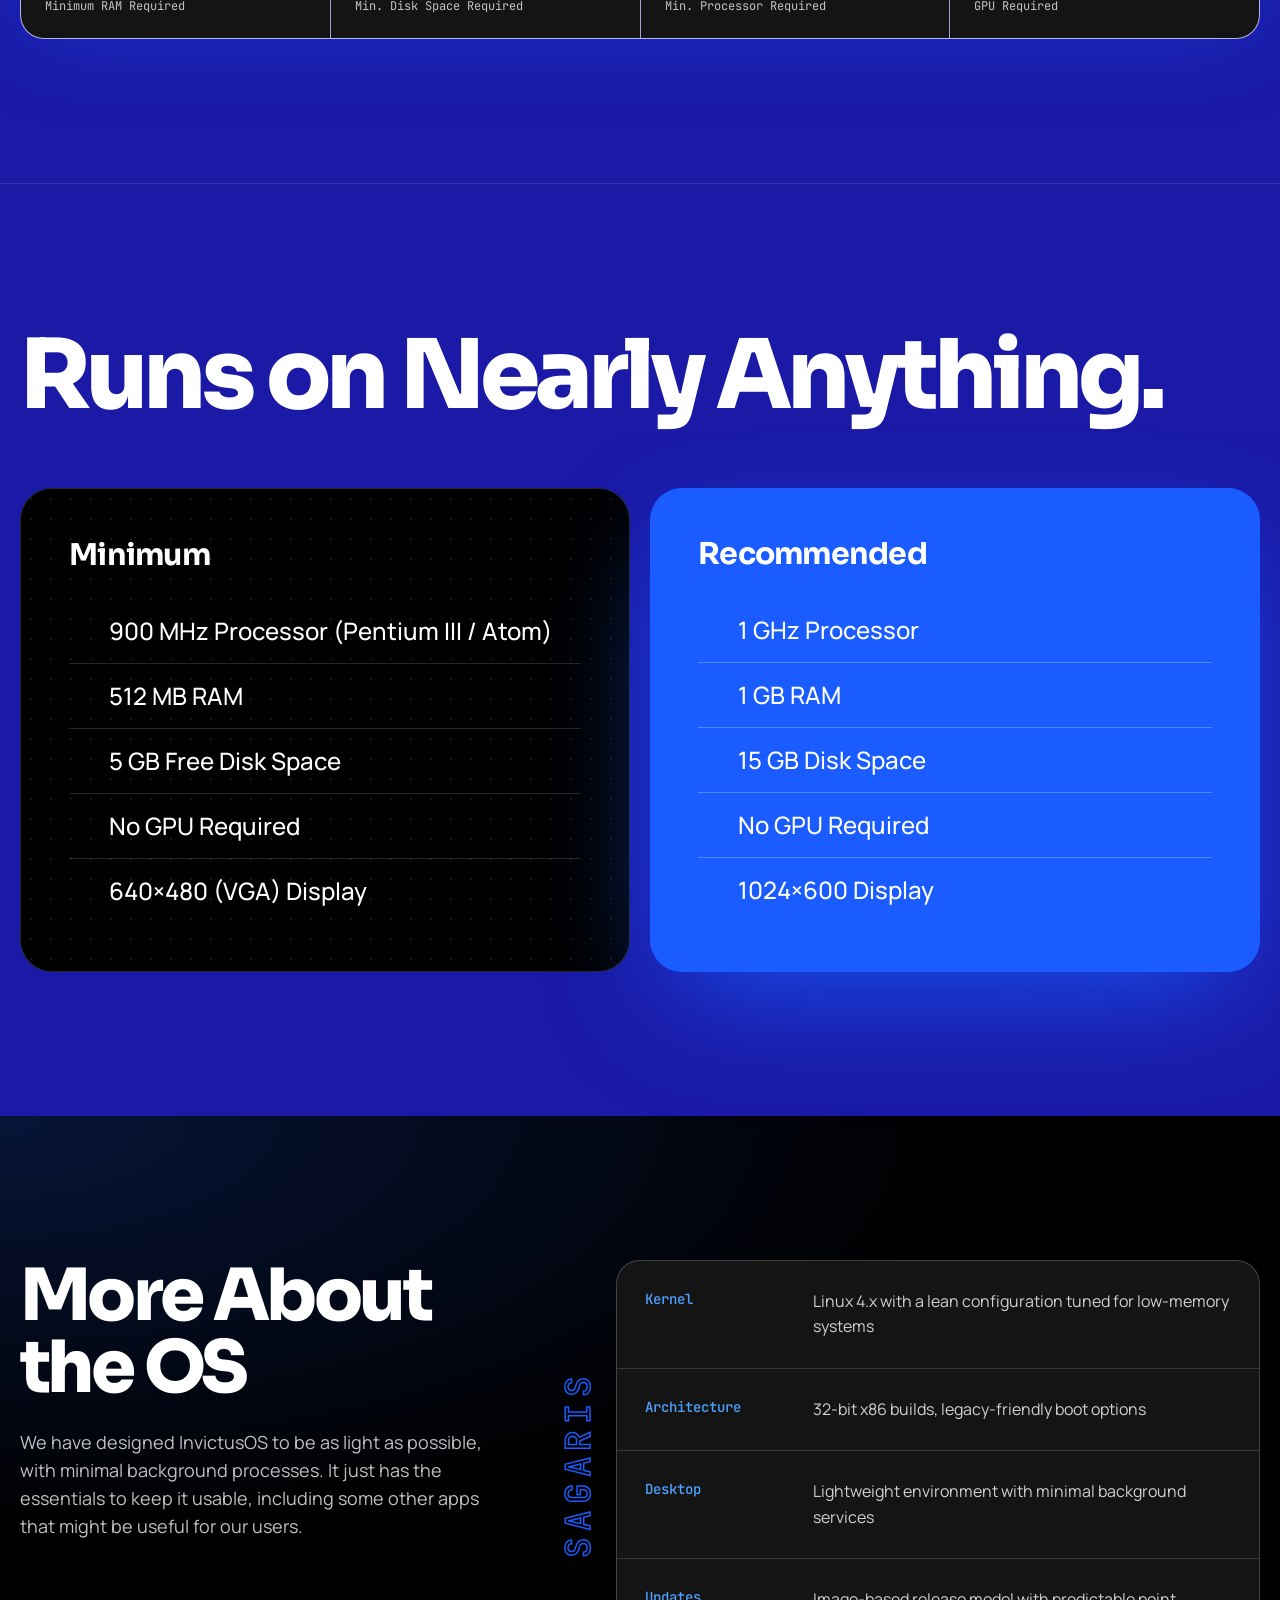
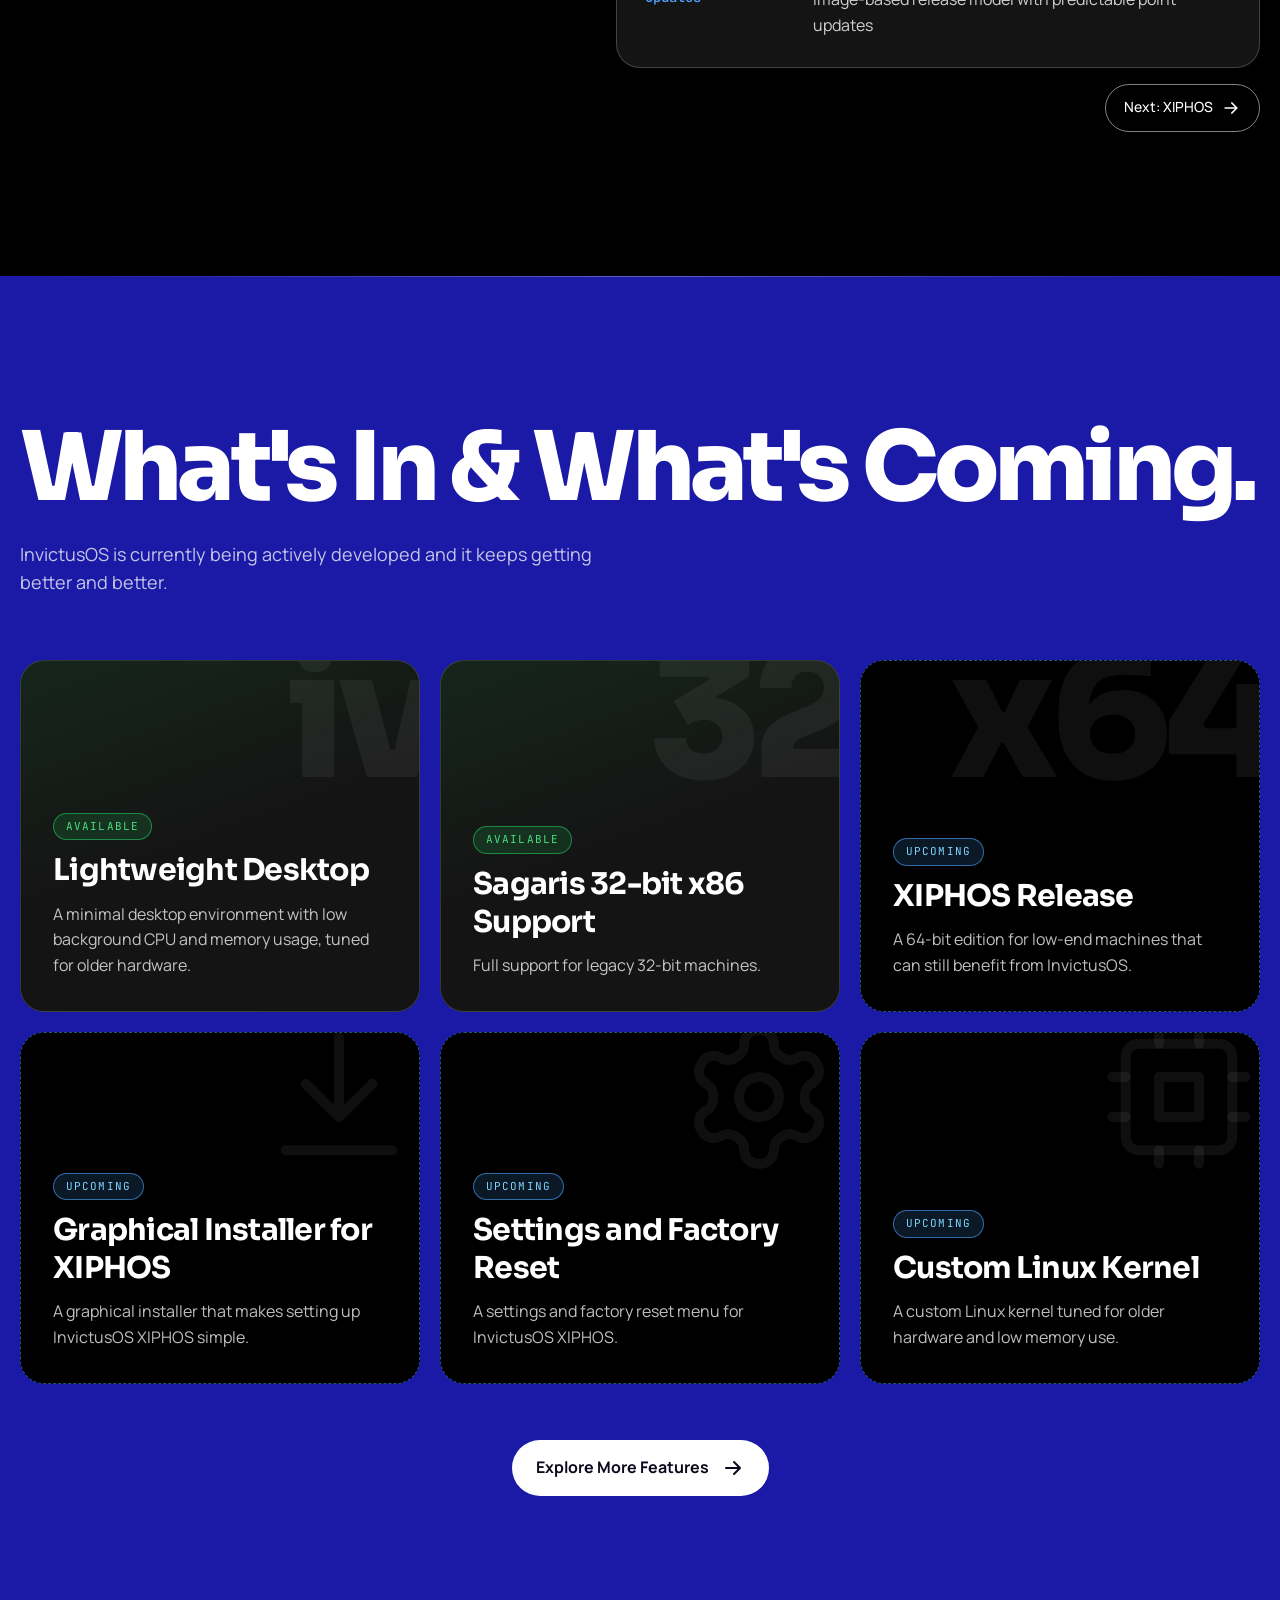
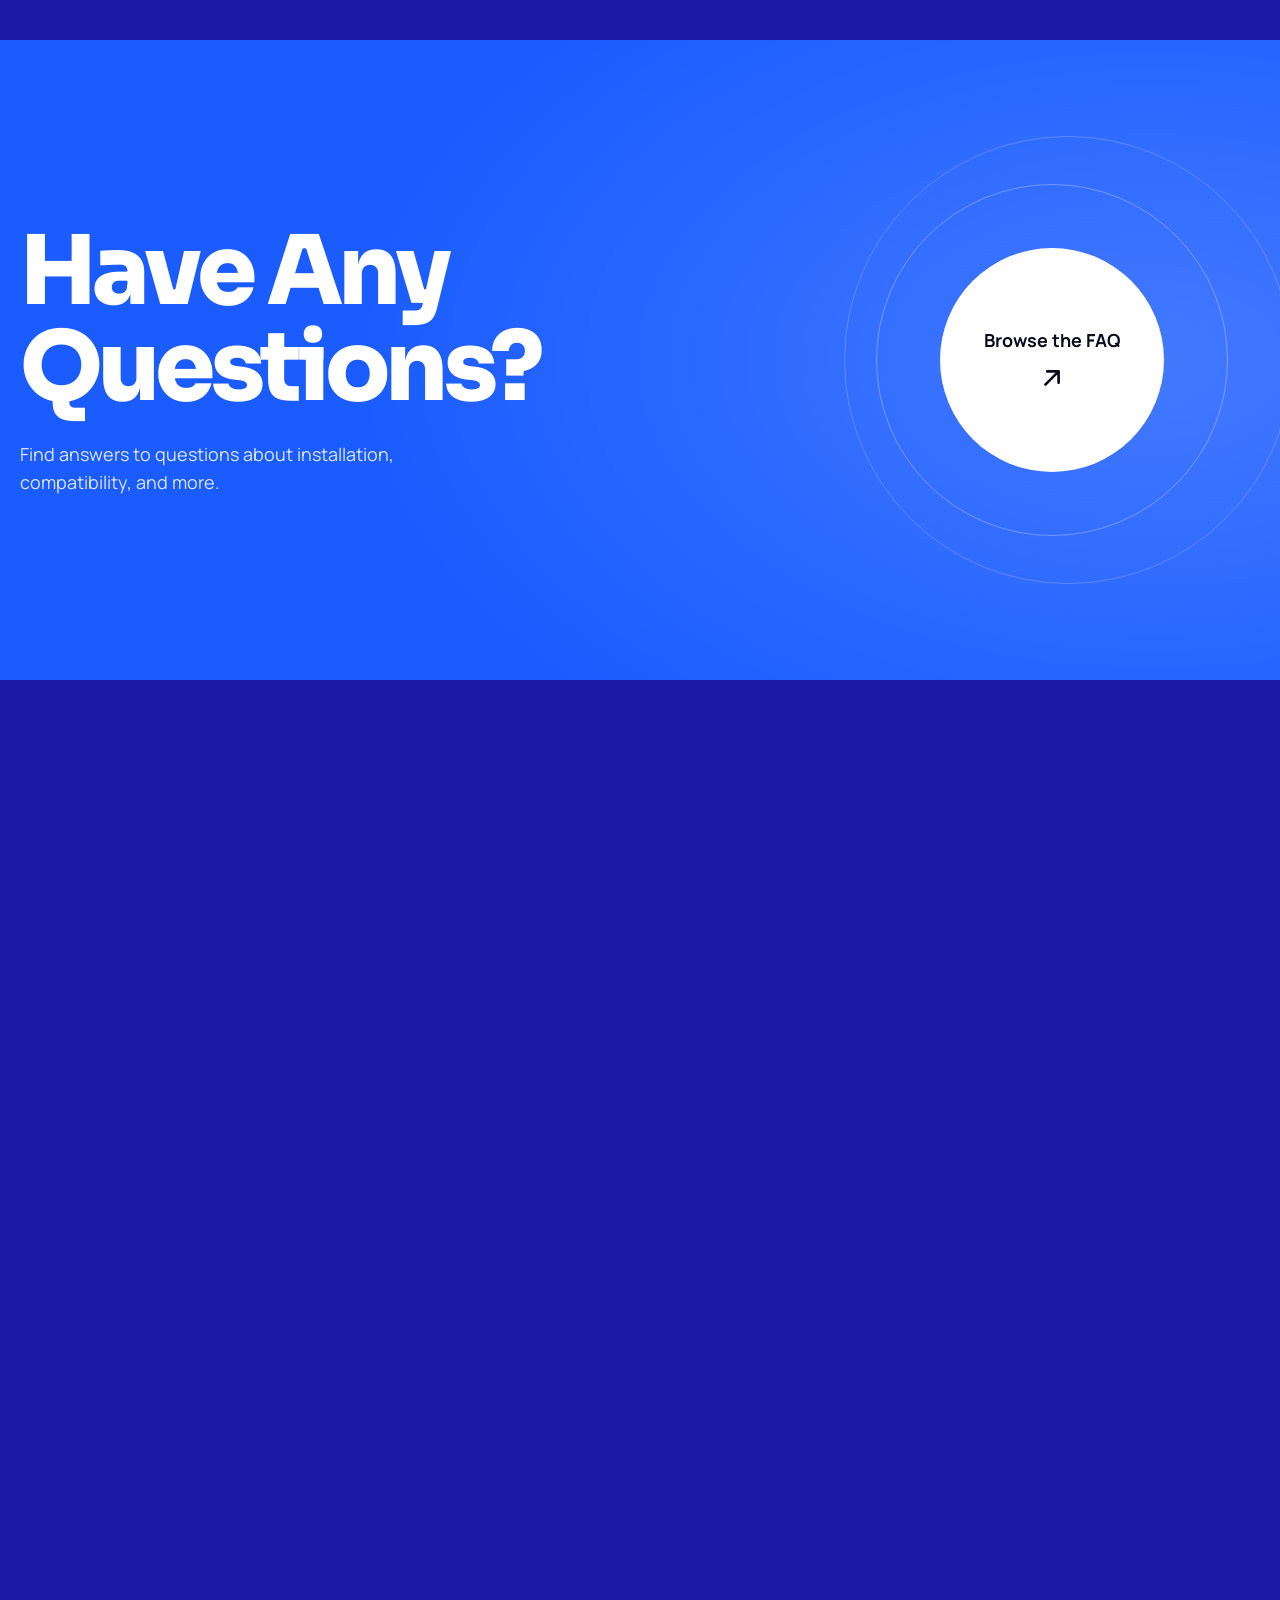
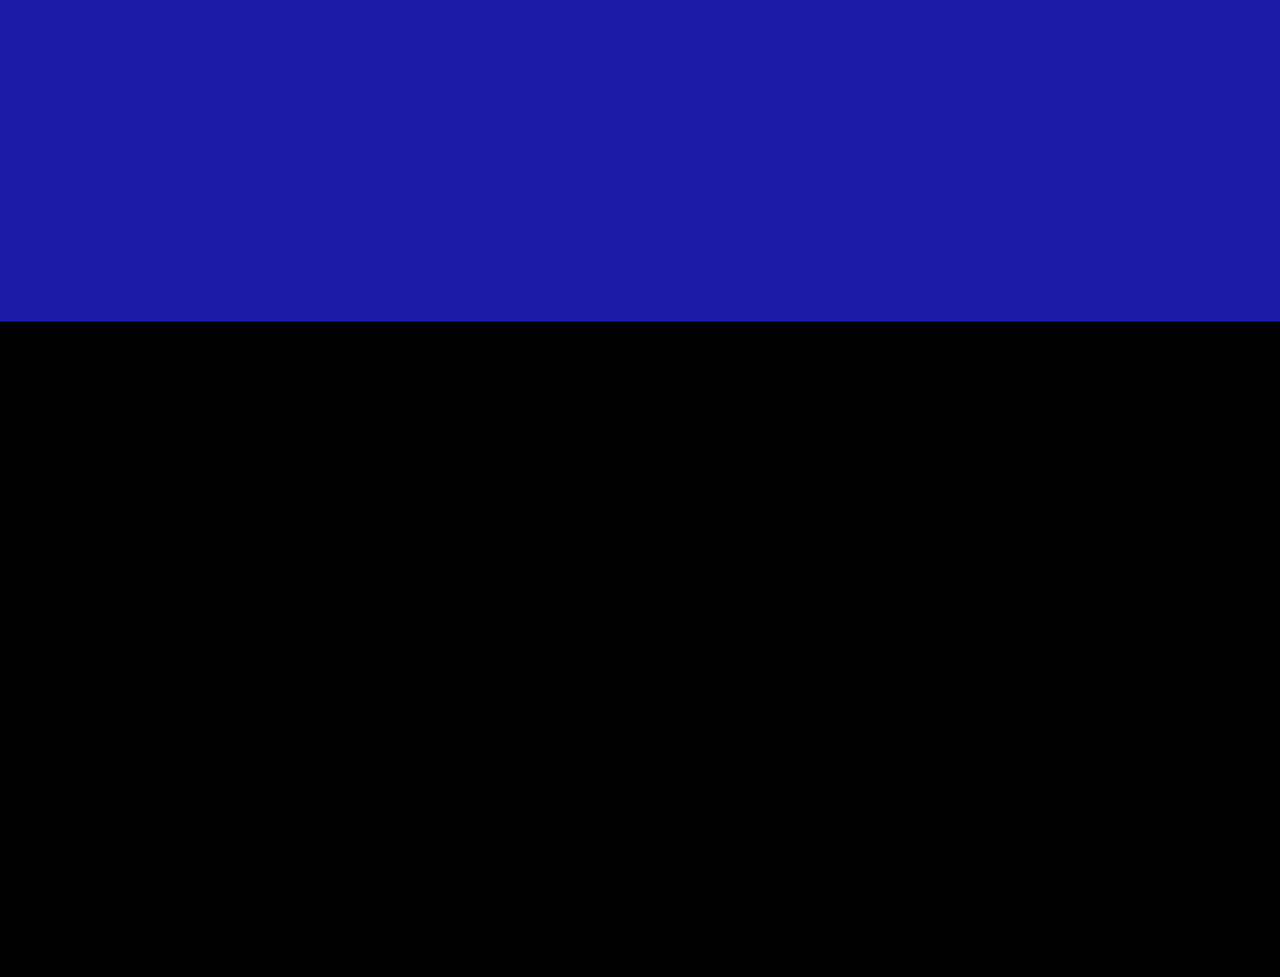
==== commit 0f1e52f2: "Update index.html" ====
--- a/index.html
+++ b/index.html
@@ -4,13 +4,12 @@
   TEXT    : edit the words between tags in the page content (search for a section banner such as ======== HERO ========).
   LINKS   : edit the href="..." in the same place.
   IMAGES  : edit src="assets/..." and the alt="..." description.
-  COLOURS : style block, "1. COLOUR LIST" (the colours are written straight into the rules; search for the numbers, e.g. 26,92,255).
-  LOOKS   : style block, "3. COMPONENTS" (plain CSS, one class per element).
+  COLOURS / LOOKS : the shared stylesheet  style.css  (part 4 = this page; the header is part 3, shared by every page).
   LINKS TO CHECK: download, installation, faq, features, privacy, terms, support + the 5 social links.
   SECURITY: the script is locked by a hash in the Content-Security-Policy tag. If you edit the script block,
   open the browser console to get the new 'sha256-...' value and paste it into script-src.
 -->
-<html lang="en">
+<html lang="en" class="p-home">
 <head>
 <meta charset="utf-8">
 <meta http-equiv="X-UA-Compatible" content="IE=edge">
@@ -30,8 +29,8 @@
 <meta name="twitter:card" content="summary_large_image">
 <meta http-equiv="Content-Security-Policy" content="
     default-src 'none';
-    script-src 'sha256-HklAjeNk85oDtDkkg389jXa+40F0euyG+5AfWiV9YHo=';
-    style-src 'unsafe-inline';
+    script-src 'sha256-HklAjeNk85oDtDkkg389jXa+40F0euyG+5AfWiV9YHo=' 'unsafe-inline';
+    style-src 'self' 'unsafe-inline';
     font-src 'self';
     img-src 'self' data:;
     connect-src 'none';
@@ -56,438 +55,35 @@
 </script>
 <!--[if lt IE 9]><script>(function(){var t="abbr article aside figure footer header main nav picture section source".split(" "),i=t.length;while(i--){document.createElement(t[i]);}document.documentElement.className+=" no-flex-gap";})();</script><![endif]-->
 <!--[if lte IE 6]><style>.mnav{display:none}</style><![endif]-->
-<style>
-/* ===========================================================================
-InvictusOS - styles
-0. FONTS   1. COLOUR TOKENS   2. BASE   3. COMPONENTS   4. EXTRAS
-=========================================================================== */
-
-/* ---------- 0. FONTS (self-hosted in assets/fonts) ---------- */
-@font-face { font-family: "JetBrains Mono"; font-weight: 500; font-style: normal; font-display: swap; src: url("assets/fonts/JetBrainsMono-Medium.woff2") format("woff2"), url("assets/fonts/JetBrainsMono-Medium.woff") format("woff"); }
-@font-face { font-family: "JetBrains Mono"; font-weight: 400; font-style: normal; font-display: swap; src: url("assets/fonts/JetBrainsMono-Regular.woff2") format("woff2"), url("assets/fonts/JetBrainsMono-Regular.woff") format("woff"); }
-@font-face { font-family: "Manrope"; font-weight: 700; font-style: normal; font-display: swap; src: url("assets/fonts/Manrope-Bold.woff2") format("woff2"), url("assets/fonts/Manrope-Bold.woff") format("woff"); }
-@font-face { font-family: "Manrope"; font-weight: 500; font-style: normal; font-display: swap; src: url("assets/fonts/Manrope-Medium.woff2") format("woff2"), url("assets/fonts/Manrope-Medium.woff") format("woff"); }
-@font-face { font-family: "Manrope"; font-weight: 400; font-style: normal; font-display: swap; src: url("assets/fonts/Manrope-Regular.woff2") format("woff2"), url("assets/fonts/Manrope-Regular.woff") format("woff"); }
-@font-face { font-family: "Sora"; font-weight: 700; font-style: normal; font-display: swap; src: url("assets/fonts/Sora-Bold.woff2") format("woff2"), url("assets/fonts/Sora-Bold.woff") format("woff"); }
-@font-face { font-family: "Sora"; font-weight: 800; font-style: normal; font-display: swap; src: url("assets/fonts/Sora-ExtraBold.woff2") format("woff2"), url("assets/fonts/Sora-ExtraBold.woff") format("woff"); }
-@font-face { font-family: "Sora"; font-weight: 500; font-style: normal; font-display: swap; src: url("assets/fonts/Sora-Medium.woff2") format("woff2"), url("assets/fonts/Sora-Medium.woff") format("woff"); }
-
-/* ---------- 1. COLOUR LIST (written straight into the rules so every browser understands them; numbers are R,G,B) ----------
-navy 10,10,28 (header, deep panels)   ink 0,0,0 (black bands, footer)   card 20,20,20 (dark cards)
-brand 26,92,255 (bright blue)   link 77,163,255 (light blue links)   ok 34,197,94 (green)
-page gradient: indigo 26,26,166  ->  mid 28,34,150  ->  teal 29,91,134   XIPHOS purple #a259ff (162,89,255) */
-
-/* ---------- 2. BASE ---------- */
-* { box-sizing: border-box; }
-::before { box-sizing: border-box; }
-::after { box-sizing: border-box; }
-article, aside, figure, footer, header, main, nav, section, picture { display: block; }
-html {
-scroll-behavior: smooth;
-scroll-padding-top: 88px;
-color: #fff;
-font-family: Manrope, system-ui, -apple-system, "Segoe UI", Tahoma, Arial, sans-serif;
-line-height: 1.5;
--webkit-text-size-adjust: 100%;
-background: #1a1aa6;
-}
-body { margin: 0; min-height: 100vh; overflow-x: hidden; line-height: 1.6; -webkit-font-smoothing: antialiased; }
-main { overflow-x: clip; }
-h1, h2, h3, p, ul, ol, dl, dd, figure { margin: 0; }
-ul, ol { padding: 0; list-style: none; }
-a { color: inherit; text-decoration: none; }
-button { padding: 0; border: 0; background: none; color: inherit; font: inherit; cursor: pointer; }
-img, svg { display: block; }
-img { max-width: 100%; height: auto; }
-[hidden] { display: none !important; }
-:focus-visible { outline: 2px solid rgb(77,163,255); outline-offset: 3px; }
-main:focus { outline: none; }
-.sr-only { position: absolute; width: 1px; height: 1px; padding: 0; margin: -1px; overflow: hidden; clip: rect(1px, 1px, 1px, 1px); clip: rect(1px 1px 1px 1px); white-space: nowrap; border: 0; }
-.icon-sm, .icon-md, .icon-tick { flex: none; fill: none; stroke: currentColor; stroke-width: 2; stroke-linecap: round; stroke-linejoin: round; }
-.icon-sm { width: 20px; height: 20px; }
-.icon-md { width: 24px; height: 24px; }
-.icon-tick { width: 24px; height: 24px; stroke: rgb(34,197,94); stroke-width: 3; }
-::selection { background: rgb(26,92,255); color: #fff; }
-::-webkit-scrollbar { width: 6px; height: 6px; }
-::-webkit-scrollbar-track { background: transparent; }
-::-webkit-scrollbar-thumb { background: rgba(255,255,255,.28); border: 2px solid transparent; background-clip: padding-box; border-radius: 999px; }
-::-webkit-scrollbar-thumb:hover { background: rgba(255,255,255,.55); background-clip: padding-box; }
-@supports not selector(::-webkit-scrollbar) { html { scrollbar-width: thin; scrollbar-color: rgba(255,255,255,.3) transparent; } }
-
-/* shared font families (each written once) */
-.brand-link, .mnav-link, .section-title, .dev-title, .history-title, .feature-title, .req-title, .team-name, .hero-title, .hero-lead, .about-p, .stat-value, .feature-glyph, .link-row, .footer-wordmark { font-family: Sora, system-ui, "Segoe UI", Tahoma, Arial, sans-serif; }
-.hero-tag, .stat-label, .spec-name, .pill, .timeline-tag, .team-role, .foot-heading, .footer-bottom, .spec-tab { font-family: "JetBrains Mono", ui-monospace, Menlo, Consolas, "Courier New", monospace; }
-
-/* page background layers: graph lines + film grain */
-.grid-lines, .grain { position: fixed; top: 0; right: 0; bottom: 0; left: 0; pointer-events: none; }
-.grid-lines { z-index: -10; background-image: linear-gradient(rgba(0,0,0,.34) 1px, transparent 1px), linear-gradient(90deg, rgba(0,0,0,.34) 1px, transparent 1px), linear-gradient(135deg, #1a1aa6 0%, #1c2296 45%, #1d5b86 100%); background-size: 48px 48px, 48px 48px, 100% 100%; }
-.grain { display: none; z-index: 55; opacity: .07; mix-blend-mode: overlay; background-image: url("data:image/svg+xml,%3Csvg xmlns='http://www.w3.org/2000/svg' width='160' height='160'%3E%3Cfilter id='n'%3E%3CfeTurbulence type='fractalNoise' baseFrequency='.8' numOctaves='1' stitchTiles='stitch'/%3E%3CfeColorMatrix values='0 0 0 0 1 0 0 0 0 1 0 0 0 0 1 0 0 0 .6 0'/%3E%3C/filter%3E%3Crect width='100%25' height='100%25' filter='url(%23n)'/%3E%3C/svg%3E"); }
-@supports (mix-blend-mode: overlay) { .grain { display: block; } }
-.skip { position: absolute; left: 12px; top: -64px; z-index: 100; padding: 12px 20px; border-radius: 8px; background: #fff; color: rgb(10,10,28); font-weight: 700; }
-.skip:focus { top: 12px; }
-.sprite { position: absolute; width: 0; height: 0; }
-
-/* ---------- 3. COMPONENTS ---------- */
-
-/* Buttons */
-.btn { display: inline-block; display: inline-flex; align-items: center; justify-content: center; gap: 12px; min-height: 56px; padding: 8px 24px; border-radius: 9999px; text-align: center; transition: color .15s, background-color .15s, border-color .15s; }
-.btn-primary { background: #fff; color: rgb(10,10,28); font-weight: 700; }
-.btn-primary:hover { background: rgb(26,92,255); color: #fff; }
-.btn-primary:focus-visible { background: rgb(26,92,255); color: #fff; }
-.btn-outline { border: 1px solid rgba(255,255,255,.5); font-weight: 500; }
-.btn-outline:hover { border-color: #fff; background: rgba(255,255,255,.1); }
-.btn-outline:focus-visible { border-color: #fff; background: rgba(255,255,255,.1); }
-
-/* Header + phone menu */
-.site-header { position: sticky; top: 0; z-index: 50; border-bottom: 1px solid rgba(255,255,255,.1); background: rgba(10,10,28,.85); -webkit-backdrop-filter: blur(12px); backdrop-filter: blur(12px); }
-.header-row { position: relative; display: block; display: flex; align-items: center; gap: 16px; min-height: 68px; max-width: 1280px; margin: 0 auto; padding: 0 20px; }
-.brand-link { display: inline-block; display: flex; align-items: center; gap: 10px; min-height: 48px; white-space: nowrap; font-weight: 700; font-size: 18px; line-height: 28px; }
-.logo { width: auto; height: 32px; }
-.nav { display: block; display: flex; align-items: center; gap: 4px; margin-left: auto; }
-.nav-link { display: inline-block; display: flex; align-items: center; min-height: 48px; padding: 0 12px; border-radius: 8px; font-weight: 500; color: rgb(77,163,255); }
-.nav-link:hover { color: #fff; }
-.header-download { display: inline-block; display: inline-flex; margin-left: 8px; align-items: center; min-height: 48px; padding: 0 20px; border-radius: 12px; background: #fff; font-weight: 700; color: rgb(10,10,28); transition: background-color .15s; }
-.header-download:hover { background: #eff6ff; }
-.burger { position: relative; display: none; align-items: center; justify-content: center; width: 48px; height: 48px; margin-left: auto; border: 1px solid rgba(255,255,255,.2); border-radius: 12px; }
-.burger-bar { position: absolute; left: 50%; width: 20px; height: 2px; margin-left: -10px; border-radius: 2px; background: #fff; transition: transform .25s ease, opacity .2s ease; }
-.burger-bar:nth-child(1) { top: 15px; }
-.burger-bar:nth-child(2) { top: 22px; }
-.burger-bar:nth-child(3) { top: 29px; }
-.burger[aria-expanded="true"] .burger-bar:nth-child(1) { transform: translateY(7px) rotate(45deg); }
-.burger[aria-expanded="true"] .burger-bar:nth-child(2) { opacity: 0; }
-.burger[aria-expanded="true"] .burger-bar:nth-child(3) { transform: translateY(-7px) rotate(-45deg); }
-.mnav { position: absolute; left: 0; right: 0; top: 100%; padding: 8px 20px 24px; border-bottom: 1px solid rgba(255,255,255,.1); background: rgb(10,10,28); box-shadow: 0 25px 50px -12px rgba(0,0,0,.25); }
-.mnav-links { display: block; display: flex; flex-direction: column; }
-.mnav-link { display: block; display: flex; align-items: center; justify-content: space-between; min-height: 60px; border-bottom: 1px solid rgba(255,255,255,.1); font-weight: 600; font-size: 20px; line-height: 28px; }
-.mnav-link:hover { color: rgb(77,163,255); }
-.mnav-actions { display: block; display: flex; flex-direction: column; gap: 12px; margin-top: 20px; }
-.mnav-download { display: block; display: flex; align-items: center; justify-content: center; min-height: 56px; border-radius: 9999px; background: #fff; font-weight: 700; color: rgb(10,10,28); }
-.mnav-download:hover { background: #eff6ff; }
-@media (max-width: 959px) { .nav, .header-download { display: none; } .burger { display: inline-block; display: inline-flex; } }
-@media (min-width: 960px) { .mnav { display: none; } }
-
-/* Section layout + titles */
-.section-wrap { position: relative; max-width: 1280px; margin: 0 auto; padding: 96px 20px; }
-.section-wrap::before { content: ""; position: absolute; left: 20px; right: 20px; top: 0; height: 1px; background: linear-gradient(to right, transparent, rgba(255,255,255,.3), transparent); }
-.section-title, .dev-title { overflow-wrap: break-word; font-weight: 800; font-size: 40px; line-height: .95; letter-spacing: -.05em; }
-.history-title, .feature-title, .req-title { font-weight: 700; font-size: 30px; line-height: 1.25; letter-spacing: -.025em; }
-.team-name { font-weight: 700; font-size: 24px; line-height: 1.25; letter-spacing: -.025em; }
-@media (min-width: 480px) { .section-title, .dev-title { font-size: 60px; } }
-@media (min-width: 768px) {
-.section-wrap { padding-top: 144px; padding-bottom: 144px; }
-.section-title { font-size: 80px; line-height: 1; }
-.dev-title { font-size: 64px; line-height: 1; }
-}
-@media (min-width: 1024px) { .section-title { font-size: 96px; } .dev-title { font-size: 72px; } }
-
-/* Hero */
-.hero { position: relative; display: block; display: flex; flex-direction: column; justify-content: center; max-width: 1500px; margin: 0 auto; padding: 32px 20px 40px; }
-.glow { position: absolute; z-index: -10; border-radius: 50%; pointer-events: none; filter: blur(100px); }
-.glow-blue { right: -128px; top: 16px; width: 352px; height: 352px; background: rgba(26,92,255,.35); }
-.glow-teal { left: -128px; bottom: 0; width: 320px; height: 320px; background: rgba(29,91,134,.6); }
-.hero-title { margin-top: 8px; white-space: nowrap; font-weight: 800; font-size: 48px; line-height: 1; font-weight: 800; font-size: 12.5vw; line-height: 1; letter-spacing: -.025em; }
-.hero-grid { display: grid; align-items: center; grid-gap: 40px; gap: 40px; margin-top: 32px; }
-.hero-logo { width: auto; height: 64px; }
-.hero-tag { margin-top: 20px; font-size: 14px; line-height: 20px; letter-spacing: .025em; }
-.hero-lead { max-width: 448px; margin-top: 16px; font-weight: 500; font-size: 30px; line-height: 1.25; letter-spacing: -.025em; }
-.hero-actions { display: block; display: flex; flex-wrap: wrap; gap: 14px; margin-top: 32px; }
-.hero-figure { position: relative; }
-.hero-figure picture { display: block; }
-.hero-image { width: 100%; border-radius: 24px; }
-@media (min-width: 768px) { .glow-blue { width: 544px; height: 544px; } .glow-teal { width: 480px; height: 480px; } }
-/* Laptops: size the hero by screen height so title, buttons and image fit on one screen */
-@media (min-width: 1024px) {
-.hero { min-height: calc(100vh - 68px); padding: 16px 20px 24px; }
-.hero-grid { grid-template-columns: repeat(12, 1fr); gap: 32px; margin-top: 20px; }
-.hero-copy, .hero-figure { grid-column: span 6; }
-.hero-actions { margin-top: 24px; }
-.hero-image { width: auto; max-width: 100%; max-height: 46vh; margin: 0 auto; }
-}
-@media (min-width: 1024px) and (min-aspect-ratio: 34/25) { .hero-title { font-size: 17vh; } }
-@media (min-width: 1664px) { .hero-title { font-size: 208px; } }
-
-/* About + stats */
-.about-p { max-width: 1024px; margin-top: 40px; font-weight: 500; font-size: 24px; line-height: 1.375; letter-spacing: -.025em; }
-.stats { display: grid; grid-gap: 1px; gap: 1px; margin-top: 80px; overflow: hidden; border: 1px solid rgba(255,255,255,.2); border-radius: 24px; background: rgba(255,255,255,.6); box-shadow: 0 0 90px -20px rgba(26,92,255,.55); }
-.stat-cell { display: block; display: flex; flex-direction: column-reverse; justify-content: flex-end; gap: 12px; padding: 24px; background: rgb(20,20,20); }
-.stat-label { font-size: 12px; line-height: 16px; color: rgba(255,255,255,.75); }
-.stat-value { white-space: nowrap; font-weight: 800; font-size: 40px; line-height: 1; font-variant-numeric: tabular-nums; letter-spacing: -.05em; }
-.stat-no { color: rgb(26,92,255); }
-.unit { font-size: .5em; letter-spacing: 0; }
-@media (min-width: 640px) { .stats { grid-template-columns: repeat(2, 1fr); } }
-@media (min-width: 768px) { .about-p { font-size: 36px; line-height: 40px; } }
-@media (min-width: 1024px) { .stats { grid-template-columns: repeat(4, 1fr); } .stat-value { font-size: 48px; } }
-@media (min-width: 1280px) { .stat-value { font-size: 60px; } }
-
-/* System requirements */
-.requirements { padding: 96px 0; border-top: 1px solid rgba(255,255,255,.1); }
-.requirements-inner { max-width: 1280px; margin: 0 auto; padding: 0 20px; }
-.req-grid { display: grid; grid-gap: 20px; gap: 20px; margin-top: 64px; }
-.req-card { padding: 32px; border-radius: 32px; color: #fff; }
-.req-min { border: 1px solid rgba(255,255,255,.15); background: #000; background: #000 radial-gradient(rgba(255,255,255,.09) 1px, transparent 1px) 0 0 / 20px 20px; }
-.req-rec { background: rgb(26,92,255); box-shadow: 0 40px 120px -30px rgba(26,92,255,.9); }
-.req-list { margin-top: 24px; }
-.req-list li + li { border-top: 1px solid rgba(255,255,255,.15); }
-.req-rec .req-list li + li { border-top-color: rgba(255,255,255,.25); }
-.req-row { display: block; display: flex; align-items: center; gap: 16px; padding: 16px 0; font-size: 20px; line-height: 28px; font-weight: 500; }
-@media (min-width: 768px) { .requirements { padding: 144px 0; } .req-card { padding: 48px; } .req-row { font-size: 24px; line-height: 32px; } }
-@media (min-width: 1024px) { .req-grid { grid-template-columns: repeat(2, 1fr); } }
-
-/* More about the OS */
-.more { padding: 96px 0; background: #000; background: #000 radial-gradient(960px 416px at 0% 0%, rgba(26,92,255,.22), transparent); }
-.more-grid { display: grid; grid-gap: 56px; gap: 56px; max-width: 1280px; margin: 0 auto; padding: 0 20px; }
-.team-p, .features-intro { margin-top: 24px; font-size: 18px; line-height: 28px; color: rgba(255,255,255,.75); }
-.features-intro { max-width: 576px; }
-.spec-wrap { position: relative; align-self: flex-start; }
-.spec-card { position: relative; overflow: hidden; border: 1px solid rgba(255,255,255,.2); border-radius: 24px; background: rgb(20,20,20); }
-.spec-list > div + div { border-top: 1px solid rgba(255,255,255,.15); }
-.spec-row { display: grid; grid-gap: 4px; gap: 4px; padding: 28px; }
-.spec-name { font-weight: 500; font-size: 14px; line-height: 20px; color: rgb(77,163,255); }
-.spec-val { color: rgba(255,255,255,.8); overflow-wrap: anywhere; }
-@media (min-width: 640px) { .spec-row { grid-template-columns: 144px 1fr; gap: 24px; } }
-@media (min-width: 768px) { .more { padding: 144px 0; } }
-@media (min-width: 1024px) { .more-grid { grid-template-columns: repeat(12, 1fr); } .dev-head { grid-column: span 5; } .spec-wrap { grid-column: span 7; } }
-
-/* XIPHOS / Sagaris switcher: pure CSS (radio buttons), so it needs no script. Without :checked support both panels simply show.
-   The name stands in the black space left of the box. Colours: Sagaris = InvictusOS blue, XIPHOS = purple (edit the two .spec-tab-* lines). */
-.spec-tab { margin: 0 0 12px; font-weight: 500; font-size: 34px; line-height: 1; text-transform: uppercase; letter-spacing: .2em; }
-.spec-tab-ok { color: rgb(26,92,255); }
-.spec-tab-up { color: #a259ff; }
-.spec-panel + .spec-panel { margin-top: 24px; }
-.spec-note { margin-top: 12px; font-size: 14px; line-height: 20px; color: rgba(255,255,255,.75); }
-#spec-xiphos .spec-name { color: #a259ff; }
-.spec-nav { margin-top: 16px; text-align: right; }
-.spec-next { display: inline-block; display: inline-flex; align-items: center; min-height: 48px; padding: 4px 18px; border: 1px solid rgba(255,255,255,.5); border-radius: 9999px; font-size: 14px; font-weight: 500; cursor: pointer; transition: border-color .15s, background-color .15s; }
-.spec-next:hover { border-color: #fff; background: rgba(255,255,255,.1); }
-.spec-next svg { display: inline-block; vertical-align: middle; }
-.spec-next-a svg { margin-left: 8px; }
-.spec-next-b svg { margin-right: 8px; transform: rotate(180deg); }
-#spec-r1:checked ~ #spec-xiphos { display: none; }
-#spec-r2:checked ~ #spec-sagaris { display: none; }
-#spec-r1:checked ~ .spec-nav .spec-next-b { display: none; }
-#spec-r2:checked ~ .spec-nav .spec-next-a { display: none; }
-#spec-r2:checked ~ .spec-nav { text-align: left; }
-#spec-r1:checked ~ .spec-panel + .spec-panel { margin-top: 0; }
-#spec-r2:checked ~ .spec-panel + .spec-panel { margin-top: 0; }
-#spec-r1:focus-visible ~ .spec-nav .spec-next { outline: 2px solid rgb(77,163,255); outline-offset: 3px; }
-#spec-r2:focus-visible ~ .spec-nav .spec-next { outline: 2px solid rgb(77,163,255); outline-offset: 3px; }
-/* where the browser can rotate text, the name stands sideways in the black space on the left of the box */
-@supports (transform: rotate(1deg)) {
-.spec-panel { position: relative; padding-left: 56px; }
-.spec-tab { position: absolute; top: 0; bottom: 0; left: 0; width: 36px; margin: 0; }
-.spec-tab span { position: absolute; top: 50%; left: 50%; white-space: nowrap; transform: translate(-50%, -50%) rotate(-90deg); }
-}
-
-/* outlined names (a medium-thin outline of their own colour); browsers without text-stroke keep the solid colour above */
-@supports (-webkit-text-stroke: 1px red) {
-.spec-tab-ok, .spec-tab-up { color: transparent; -webkit-text-stroke-width: 1.5px; }
-.spec-tab-ok { -webkit-text-stroke-color: rgb(26,92,255); }
-.spec-tab-up { -webkit-text-stroke-color: #a259ff; }
-}
-
-/* Features */
-.card-grid { display: grid; grid-gap: 20px; gap: 20px; margin-top: 64px; }
-.feature-card { position: relative; display: block; display: flex; flex-direction: column; justify-content: flex-end; gap: 12px; height: 100%; min-height: 352px; padding: 32px; overflow: hidden; border-radius: 24px; }
-.feature-available { border: 1px solid rgba(255,255,255,.15); background: rgb(20,20,20); background: rgb(20,20,20) linear-gradient(160deg, rgba(34,197,94,.1), transparent 50%); }
-.feature-upcoming { border: 1px dashed rgba(77,163,255,.5); background: #000; }
-.feature-glyph { position: absolute; right: -16px; top: -32px; font-weight: 800; font-size: 176px; line-height: 1; letter-spacing: -.05em; color: #222; color: rgba(255,255,255,.06);}
-.feature-glyph svg { width: 160px; height: 160px; margin: 16px 16px 0 0; fill: none; stroke: currentColor; stroke-width: 1.5; stroke-linecap: round; stroke-linejoin: round; }
-.pill { align-self: flex-start; width: fit-content; padding: 4px 12px; border-radius: 9999px; font-size: 11px; text-transform: uppercase; letter-spacing: .1em; }
-.pill-ok { border: 1px solid rgba(34,197,94,.6); background: rgba(34,197,94,.15); color: #4ade80; }
-.pill-upcoming { border: 1px solid rgba(77,163,255,.6); background: rgba(77,163,255,.15); color: #7dd3fc; }
-.muted { color: rgba(255,255,255,.75); }
-.more-row { display: block; display: flex; justify-content: center; margin-top: 56px; }
-@media (min-width: 768px) { .card-grid { grid-template-columns: repeat(3, 1fr); } }
-
-/* FAQ band */
-.faq-band { overflow: hidden; padding: 80px 0; background: rgb(26,92,255); background: rgb(26,92,255) radial-gradient(800px 480px at 90% 50%, rgba(255,255,255,.18), transparent); }
-.faq-inner { display: block; display: flex; flex-direction: column; align-items: flex-start; justify-content: space-between; gap: 48px; max-width: 1280px; margin: 0 auto; padding: 0 20px; }
-.faq-text { max-width: 448px; margin-top: 24px; font-size: 18px; line-height: 28px; color: rgba(255,255,255,.85); }
-.faq-circle { position: relative; flex: none; padding: 56px; }
-.faq-ring { position: absolute; top: 0; right: 0; bottom: 0; left: 0; margin: auto; width: 272px; height: 272px; border: 1px solid rgba(255,255,255,.3); border-radius: 50%; }
-.faq-ring-outer { width: 336px; height: 336px; border-color: rgba(255,255,255,.2); }
-.faq-button { position: relative; display: block; display: flex; flex: none; flex-direction: column; align-items: center; justify-content: center; gap: 8px; width: 176px; height: 176px; border-radius: 50%; background: #fff; text-align: center; font-weight: 700; color: rgb(10,10,28); transition: transform .3s, background-color .3s, color .3s; }
-.faq-button:hover { transform: scale(1.05); background: #000; color: #fff; }
-.faq-button:focus-visible { transform: scale(1.05); background: #000; color: #fff; }
-.faq-arrow { width: 32px; height: 32px; fill: none; stroke: currentColor; stroke-width: 2; stroke-linecap: round; stroke-linejoin: round; transform: rotate(-45deg); transition: transform .3s; }
-.faq-button:hover .faq-arrow { transform: none; }
-.faq-button:focus-visible .faq-arrow { transform: none; }
-@media (min-width: 768px) {
-.faq-band { padding: 112px 0; }
-.faq-circle { padding: 96px; }
-.faq-ring { width: 352px; height: 352px; }
-.faq-ring-outer { width: 448px; height: 448px; }
-.faq-button { width: 224px; height: 224px; font-size: 18px; line-height: 28px; }
-}
-@media (min-width: 1024px) { .faq-inner { flex-direction: row; align-items: center; } }
-
-/* History timeline */
-.timeline-tag { margin-top: 24px; font-size: 14px; line-height: 20px; color: rgba(255,255,255,.75); }
-.uc { text-transform: uppercase; }
-.timeline { margin-top: 64px; }
-.history-row { position: relative; display: grid; grid-gap: 16px; gap: 16px; padding: 40px 0; border-top: 1px solid rgba(255,255,255,.3); }
-.history-last { border-top-color: rgb(34,197,94); }
-.history-bar { position: absolute; left: 0; right: 0; top: -1px; height: 2px; background: rgb(77,163,255); }
-.history-last .history-bar { background: rgb(34,197,94); }
-.history-title { display: block; display: flex; align-items: flex-start; gap: 16px; }
-.history-dot { display: inline-block; flex: none; width: 12px; height: 12px; margin-top: 12px; border-radius: 50%; background: rgb(45,123,255); box-shadow: 0 0 0 4px rgba(45,123,255,.3); }
-.history-last .history-dot { background: rgb(34,197,94); box-shadow: 0 0 0 4px rgba(34,197,94,.3); }
-.history-text { font-size: 18px; line-height: 28px; color: rgba(255,255,255,.75); }
-@media (min-width: 768px) {
-.history-row { grid-template-columns: repeat(12, 1fr); gap: 32px; }
-.history-title { grid-column: span 5; font-size: 36px; line-height: 40px; }
-.history-text { grid-column: span 7; }
-}
-
-/* Creators */
-.team-section { max-width: 1280px; margin: 0 auto; padding: 0 20px 96px; }
-.team-ul { display: grid; grid-gap: 16px; gap: 16px; margin-top: 64px; }
-.team-ul a { display: block; height: 100%; border-radius: 24px; }
-.team-card { display: block; display: flex; flex-direction: column; gap: 24px; height: 100%; padding: 24px; border: 1px solid rgba(255,255,255,.15); border-radius: 24px; background: rgb(20,20,20); transition: color .35s ease, background-color .35s ease, border-color .35s ease; }
-.team-card:hover { background: #fff; color: rgb(10,10,28); }
-a:focus-visible .team-card { background: #fff; color: rgb(10,10,28); }
-.avatar-ring { display: block; width: 102px; height: 102px; padding: 3px; border-radius: 50%; background: conic-gradient(from 180deg, rgb(26,92,255), rgb(77,163,255), rgb(29,91,134), rgb(26,92,255)); }
-.team-img { width: 96px; height: 96px; border-radius: 50%; object-fit: cover; }
-.team-body { margin-top: auto; }
-.team-role { margin-top: 8px; font-size: 12px; line-height: 16px; color: rgba(255,255,255,.7); transition: color .35s ease; }
-.team-card:hover .team-role { color: rgba(10,10,28,.7); }
-a:focus-visible .team-role { color: rgba(10,10,28,.7); }
-@media (min-width: 640px) { .team-ul { grid-template-columns: repeat(2, 1fr); } }
-@media (min-width: 768px) { .team-section { padding-bottom: 144px; } }
-@media (min-width: 1024px) { .team-ul { grid-template-columns: repeat(4, 1fr); } }
-
-/* Community links */
-.link-list { margin-top: 64px; border-top: 1px solid rgba(255,255,255,.25); border-bottom: 1px solid rgba(255,255,255,.25); }
-.link-list li + li { border-top: 1px solid rgba(255,255,255,.25); }
-.link-row { display: block; display: flex; align-items: center; justify-content: space-between; gap: 16px; min-height: 96px; padding: 0 8px; background: linear-gradient(#fff, #fff) no-repeat bottom / 100% 0%; font-weight: 800; font-size: 28px; line-height: 1; letter-spacing: -.05em; overflow-wrap: anywhere; transition: background-size .5s, color .5s, padding .5s; }
-.link-row:hover { padding: 0 24px; background-size: 100% 100%; color: rgb(10,10,28); }
-.link-row:focus-visible { padding: 0 24px; background-size: 100% 100%; color: rgb(10,10,28); }
-.link-row-arrow { flex: none; width: 32px; height: 32px; fill: none; stroke: currentColor; stroke-width: 2; stroke-linecap: round; stroke-linejoin: round; transform: rotate(-45deg); transition: transform .5s; }
-.link-row:hover .link-row-arrow { transform: none; }
-.link-row:focus-visible .link-row-arrow { transform: none; }
-@media (min-width: 480px) { .link-row { font-size: 40px; } }
-@media (min-width: 768px) { .link-row { font-size: 56px; } .link-row-arrow { width: 56px; height: 56px; } }
-@media (min-width: 1024px) { .link-row { font-size: 72px; } }
-
-/* Footer */
-.site-footer { overflow: hidden; padding-top: 56px; border-top: 1px solid rgba(255,255,255,.1); background: #000; font-size: 14px; line-height: 20px; }
-.footer-inner { max-width: 1152px; margin: 0 auto; padding: 0 20px; }
-.footer-grid { display: grid; grid-gap: 40px; gap: 40px; }
-.footer-blurb { max-width: 26ch; margin: 8px 0 0; color: rgba(255,255,255,.75); }
-.foot-heading { margin-bottom: 8px; font-weight: 700; font-size: 12px; line-height: 16px; text-transform: uppercase; letter-spacing: .12em; }
-.foot-link { display: block; display: flex; align-items: center; min-height: 48px; color: rgb(77,163,255); transition: color .15s; }
-.foot-link:hover { color: #fff; }
-.footer-bottom { display: block; display: flex; flex-wrap: wrap; align-items: center; justify-content: space-between; gap: 12px; margin-top: 40px; padding-top: 24px; border-top: 1px solid rgba(255,255,255,.15); font-size: 12px; line-height: 16px; color: rgba(255,255,255,.75); }
-.legal-nav { display: block; display: flex; gap: 4px; }
-.legal-link { display: inline-block; display: flex; align-items: center; min-height: 48px; padding: 0 8px; transition: color .15s; }
-.legal-link:hover { color: #fff; }
-.footer-wordmark { margin-top: 40px; padding-bottom: 16px; text-align: center; white-space: nowrap; -webkit-user-select: none; user-select: none; font-weight: 800; font-size: 48px; line-height: 1; font-weight: 800; font-size: 13vw; line-height: 1; letter-spacing: -.025em; color: #262626; }
-@supports ((-webkit-background-clip: text) or (background-clip: text)) { .footer-wordmark { color: transparent; background: linear-gradient(to bottom, rgba(255,255,255,.3), rgba(255,255,255,.12), rgba(255,255,255,.04)); -webkit-background-clip: text; background-clip: text; } }
-@media (min-width: 640px) { .footer-grid { grid-template-columns: repeat(2, 1fr); } }
-@media (min-width: 1024px) { .footer-grid { grid-template-columns: 1.5fr 1fr 1fr 1fr; } }
-@media (min-width: 1670px) { .footer-wordmark { font-size: 208px; } }
-
-/* Back-to-top button (with scroll progress ring) */
-.totop { position: fixed; bottom: 20px; right: 20px; z-index: 56; display: none; align-items: center; justify-content: center; width: 56px; height: 56px; border-radius: 9999px; background: rgba(0,0,0,.9); color: #fff; -webkit-backdrop-filter: blur(8px); backdrop-filter: blur(8px); }
-.totop.show { display: block; display: flex; }
-.totop:hover { background: rgb(26,92,255); }
-.totop-ring { position: absolute; top: 0; right: 0; bottom: 0; left: 0; width: 100%; height: 100%; transform: rotate(-90deg); }
-.totop-arrow { position: relative; width: 20px; height: 20px; fill: none; stroke: currentColor; stroke-width: 2; stroke-linecap: round; stroke-linejoin: round; transform: rotate(-90deg); }
-.ring-bg { stroke: rgba(255,255,255,.2); }
-.ring-fg { stroke: rgb(77,163,255); }
-
-/* Old browsers without flex "gap" (script adds .no-flex-gap): same spacing with margins */
-.no-flex-gap .btn > * + * { margin-left: 12px; }
-.no-flex-gap .hero-actions > * { margin: 0 14px 14px 0; }
-.no-flex-gap .header-row > * + * { margin-left: 16px; }
-.no-flex-gap .brand-link > * + * { margin-left: 10px; }
-.no-flex-gap .nav > * + * { margin-left: 4px; }
-.no-flex-gap .req-row > * + *, .no-flex-gap .history-title > * + *, .no-flex-gap .link-row > * + * { margin-left: 16px; }
-.no-flex-gap .footer-bottom > * { margin: 0 6px 6px 0; }
-.no-flex-gap .legal-nav > * + * { margin-left: 4px; }
-.no-flex-gap .feature-card > * + *, .no-flex-gap .mnav-actions > * + * { margin-top: 12px; }
-.no-flex-gap .stat-cell > :first-child { margin-top: 12px; }
-.no-flex-gap .team-card > * + * { margin-top: 24px; }
-.no-flex-gap .faq-button > * + * { margin-top: 8px; }
-.no-flex-gap .faq-inner > * + * { margin-top: 48px; }
-@media (min-width: 1024px) { .no-flex-gap .faq-inner > * + * { margin-top: 0; margin-left: 48px; } }
-
-/* Below-the-fold sections are only drawn when they get near the screen (same look, less work on load) */
-#history, #creators, #community, .site-footer { content-visibility: auto; contain-intrinsic-size: auto 900px; }
-
-/* ---------- COLUMN FALLBACK: browsers without CSS grid (about 2016 and older) keep the same columns using floats / inline-blocks ---------- */
-.hero-grid:after, .req-grid:after, .more-grid:after, .history-row:after, .spec-row:after { content: ""; display: block; clear: both; }
-@media (min-width: 640px) {
-.stat-cell { float: left; width: 50%; min-height: 140px; }
-.team-ul li { display: inline-block; vertical-align: top; width: 45%; margin: 0 4% 16px 0; }
-.footer-grid > div, .footer-grid > nav { display: inline-block; vertical-align: top; width: 45%; margin: 0 4% 40px 0; }
-.spec-name { float: left; width: 144px; }
-.spec-val { margin-left: 168px; }
-}
-@media (min-width: 768px) {
-.card-grid li { display: inline-block; vertical-align: top; width: 30%; margin: 0 2.5% 20px 0; }
-.history-title { float: left; width: 38%; margin-right: 4%; }
-.history-text { float: left; width: 58%; }
-}
-@media (min-width: 1024px) {
-.stat-cell { width: 25%; }
-.team-ul li { width: 22%; margin: 0 2% 16px 0; }
-.footer-grid > div { width: 27%; margin: 0 3% 40px 0; }
-.footer-grid > nav { width: 17%; margin: 0 3% 40px 0; }
-.hero-copy { float: left; width: 46%; margin-right: 4%; }
-.hero-figure { float: left; width: 50%; }
-.req-card { float: left; width: 49%; }
-.req-min { margin-right: 2%; }
-.dev-head { float: left; width: 38%; margin-right: 4%; }
-.spec-wrap { float: left; width: 58%; }
-}
-/* browsers that DO have grid undo the fallback, so the grid design is untouched */
-@supports (display: grid) {
-.stat-cell, .team-ul li, .footer-grid > div, .footer-grid > nav, .card-grid li, .hero-copy, .hero-figure, .req-card, .dev-head, .spec-wrap, .history-title, .history-text, .spec-name, .spec-val { float: none; width: auto; margin: 0; }
-.stat-cell { min-height: 0; }
-.hero-grid:after, .req-grid:after, .more-grid:after, .history-row:after, .spec-row:after { display: none; }
-}
-
-/* ---------- 4. EXTRAS ---------- */
-/* requirement ticks draw in one after another (script adds .arm / .on) */
-.arm .rq { opacity: .4; transition: opacity .45s ease var(--d, 0ms); }
-.arm .rq.on { opacity: 1; }
-.arm .rq svg { stroke-dasharray: 24; stroke-dashoffset: 24; transition: stroke-dashoffset .5s ease var(--d, 0ms); }
-.arm .rq.on svg { stroke-dashoffset: 0; }
-/* no transitions or smooth scrolling for visitors who asked their system for reduced motion */
-@media (prefers-reduced-motion: reduce) {
-html { scroll-behavior: auto; }
-*, ::before, ::after { transition: none !important; }
-}
-</style>
+<link rel="stylesheet" href="style.css">
 <!--[if lt IE 9]><style>
-.spec-nav { display: none; }
-.hero-grid:after, .req-grid:after, .more-grid:after, .history-row:after, .spec-row:after { content: ""; display: block; clear: both; }
-.stat-cell { float: left; width: 50%; min-height: 140px; }
-.team-ul li { display: inline-block; vertical-align: top; width: 45%; margin: 0 4% 16px 0; }
-.footer-grid > div, .footer-grid > nav { display: inline-block; vertical-align: top; width: 45%; margin: 0 4% 40px 0; }
-.spec-name { float: left; width: 144px; }
-.spec-val { margin-left: 168px; }
-.card-grid li { display: inline-block; vertical-align: top; width: 30%; margin: 0 2.5% 20px 0; }
-.history-title { float: left; width: 38%; margin-right: 4%; }
-.history-text { float: left; width: 58%; }
-.stat-cell { width: 25%; }
-.team-ul li { width: 22%; margin: 0 2% 16px 0; }
-.footer-grid > div { width: 27%; margin: 0 3% 40px 0; }
-.footer-grid > nav { width: 17%; margin: 0 3% 40px 0; }
-.hero-copy { float: left; width: 46%; margin-right: 4%; }
-.hero-figure { float: left; width: 50%; }
-.req-card { float: left; width: 49%; }
-.req-min { margin-right: 2%; }
-.dev-head { float: left; width: 38%; margin-right: 4%; }
-.spec-wrap { float: left; width: 58%; }
+.p-home .spec-nav { display: none; }
+.p-home .hero-grid:after, .p-home .req-grid:after, .p-home .more-grid:after, .p-home .history-row:after, .p-home .spec-row:after { content: ""; display: block; clear: both; }
+.p-home .stat-cell { float: left; width: 50%; min-height: 140px; }
+.p-home .team-ul li { display: inline-block; vertical-align: top; width: 45%; margin: 0 4% 16px 0; }
+.p-home .footer-grid > div, .p-home .footer-grid > nav { display: inline-block; vertical-align: top; width: 45%; margin: 0 4% 40px 0; }
+.p-home .spec-name { float: left; width: 144px; }
+.p-home .spec-val { margin-left: 168px; }
+.p-home .card-grid li { display: inline-block; vertical-align: top; width: 30%; margin: 0 2.5% 20px 0; }
+.p-home .history-title { float: left; width: 38%; margin-right: 4%; }
+.p-home .history-text { float: left; width: 58%; }
+.p-home .stat-cell { width: 25%; }
+.p-home .team-ul li { width: 22%; margin: 0 2% 16px 0; }
+.p-home .footer-grid > div { width: 27%; margin: 0 3% 40px 0; }
+.p-home .footer-grid > nav { width: 17%; margin: 0 3% 40px 0; }
+.p-home .hero-copy { float: left; width: 46%; margin-right: 4%; }
+.p-home .hero-figure { float: left; width: 50%; }
+.p-home .req-card { float: left; width: 49%; }
+.p-home .req-min { margin-right: 2%; }
+.p-home .dev-head { float: left; width: 38%; margin-right: 4%; }
+.p-home .spec-wrap { float: left; width: 58%; }
 </style><![endif]-->
 <!--[if lt IE 8]><style>
-.hero-grid, .req-grid, .more-grid, .history-row, .spec-row { zoom: 1; }
-.card-grid li, .team-ul li, .footer-grid div, .stat-cell { display: inline; zoom: 1; }
-.hero-copy, .dev-head, .history-title, .req-min { display: inline; }
-.stat-cell { width: 20%; }
-.req-card { width: 40%; }
+.p-home .hero-grid, .p-home .req-grid, .p-home .more-grid, .p-home .history-row, .p-home .spec-row { zoom: 1; }
+.p-home .card-grid li, .p-home .team-ul li, .p-home .footer-grid div, .p-home .stat-cell { display: inline; zoom: 1; }
+.p-home .hero-copy, .p-home .dev-head, .p-home .history-title, .p-home .req-min { display: inline; }
+.p-home .stat-cell { width: 20%; }
+.p-home .req-card { width: 40%; }
 </style><![endif]-->
 </head>
 <body>
--- a/style.css
+++ b/style.css
@@ -0,0 +1,578 @@
+/* =========================================================================
+   InvictusOS - ONE stylesheet for every page (style.css)
+   Parts: 0 FONTS | 1 COLOURS | 2 SHARED BASE | 3 HEADER + PHONE MENU (same on every page)
+          4 HOME PAGE (index.html, rules start with ".p-home") | 5 DOWNLOAD PAGE (download.html, rules start with ".p-dl")
+   Each page marks itself with <html class="p-home"> or <html class="p-dl">, so a rule written for one page can never leak into the other.
+   For a NEW page: add <html class="p-yourpage">, link this file, and put its rules in a new part starting with ".p-yourpage".
+   ========================================================================= */
+
+/* ---------- 0. FONTS (self-hosted in assets/fonts) ---------- */
+@font-face { font-family: "JetBrains Mono"; font-weight: 500; font-style: normal; font-display: swap; src: url("assets/fonts/JetBrainsMono-Medium.woff2") format("woff2"), url("assets/fonts/JetBrainsMono-Medium.woff") format("woff"); }
+@font-face { font-family: "JetBrains Mono"; font-weight: 400; font-style: normal; font-display: swap; src: url("assets/fonts/JetBrainsMono-Regular.woff2") format("woff2"), url("assets/fonts/JetBrainsMono-Regular.woff") format("woff"); }
+@font-face { font-family: "Manrope"; font-weight: 700; font-style: normal; font-display: swap; src: url("assets/fonts/Manrope-Bold.woff2") format("woff2"), url("assets/fonts/Manrope-Bold.woff") format("woff"); }
+@font-face { font-family: "Manrope"; font-weight: 500; font-style: normal; font-display: swap; src: url("assets/fonts/Manrope-Medium.woff2") format("woff2"), url("assets/fonts/Manrope-Medium.woff") format("woff"); }
+@font-face { font-family: "Manrope"; font-weight: 400; font-style: normal; font-display: swap; src: url("assets/fonts/Manrope-Regular.woff2") format("woff2"), url("assets/fonts/Manrope-Regular.woff") format("woff"); }
+@font-face { font-family: "Sora"; font-weight: 700; font-style: normal; font-display: swap; src: url("assets/fonts/Sora-Bold.woff2") format("woff2"), url("assets/fonts/Sora-Bold.woff") format("woff"); }
+@font-face { font-family: "Sora"; font-weight: 800; font-style: normal; font-display: swap; src: url("assets/fonts/Sora-ExtraBold.woff2") format("woff2"), url("assets/fonts/Sora-ExtraBold.woff") format("woff"); }
+@font-face { font-family: "Sora"; font-weight: 500; font-style: normal; font-display: swap; src: url("assets/fonts/Sora-Medium.woff2") format("woff2"), url("assets/fonts/Sora-Medium.woff") format("woff"); }
+
+/* ---------- 1. COLOURS (written straight into the rules so every browser understands them; numbers are R,G,B) ----------
+   navy 10,10,28 (header, deep panels)   ink 0,0,0 (black bands, footer)   card 20,20,20 (dark cards)
+   brand 26,92,255 (bright blue)   link 77,163,255 (light blue links)   ok 34,197,94 (green)
+   page gradient: indigo 26,26,166  ->  mid 28,34,150  ->  teal 29,91,134   XIPHOS purple #a259ff (162,89,255) */
+
+/* ---------- 2. SHARED BASE ---------- */
+* { box-sizing: border-box; margin: 0; padding: 0; }
+::before { box-sizing: border-box; margin: 0; padding: 0; }
+::after { box-sizing: border-box; margin: 0; padding: 0; }
+article, aside, figure, footer, header, main, nav, section, picture { display: block; }
+img, svg { display: block; }
+img { max-width: 100%; height: auto; }
+main { overflow-x: clip; }
+a { color: inherit; text-decoration: none; }
+ul, ol { padding: 0; list-style: none; }
+button { padding: 0; border: 0; background: none; color: inherit; font: inherit; cursor: pointer; }
+[hidden] { display: none !important; }
+::-webkit-scrollbar { width: 6px; height: 6px; }
+::-webkit-scrollbar-track { background: transparent; }
+::-webkit-scrollbar-thumb { background: rgba(255,255,255,.28); border: 2px solid transparent; background-clip: padding-box; border-radius: 999px; }
+::-webkit-scrollbar-thumb:hover { background: rgba(255,255,255,.55); background-clip: padding-box; }
+::selection { background: rgb(26,92,255); color: #fff; }
+.sr-only { position: absolute; width: 1px; height: 1px; padding: 0; margin: -1px; overflow: hidden; clip: rect(1px, 1px, 1px, 1px); clip: rect(1px 1px 1px 1px); white-space: nowrap; border: 0; }
+.skip { position: absolute; left: 12px; top: -64px; z-index: 100; padding: 12px 20px; border-radius: 8px; background: #fff; color: rgb(10,10,28); font-weight: 700; }
+.skip:focus { top: 12px; }
+.sprite { position: absolute; width: 0; height: 0; }
+
+/* page background layers: graph lines over the page gradient + film grain (the gradient lives here, not on html, so scrolling stays cheap) */
+.grid-lines, .grain { position: fixed; top: 0; right: 0; bottom: 0; left: 0; pointer-events: none; }
+.grid-lines { z-index: -10; background-image: linear-gradient(rgba(0,0,0,.34) 1px, transparent 1px), linear-gradient(90deg, rgba(0,0,0,.34) 1px, transparent 1px), linear-gradient(135deg, #1a1aa6 0%, #1c2296 45%, #1d5b86 100%); background-size: 48px 48px, 48px 48px, 100% 100%; }
+.grain { display: none; z-index: 55; opacity: .07; mix-blend-mode: overlay; background-image: url("data:image/svg+xml,%3Csvg xmlns='http://www.w3.org/2000/svg' width='160' height='160'%3E%3Cfilter id='n'%3E%3CfeTurbulence type='fractalNoise' baseFrequency='.8' numOctaves='1' stitchTiles='stitch'/%3E%3CfeColorMatrix values='0 0 0 0 1 0 0 0 0 1 0 0 0 0 1 0 0 0 .6 0'/%3E%3C/filter%3E%3Crect width='100%25' height='100%25' filter='url(%23n)'/%3E%3C/svg%3E"); }
+@supports (mix-blend-mode: overlay) { .grain { display: block; } }
+@media (prefers-reduced-motion: reduce) { html { scroll-behavior: auto; } *, ::before, ::after { transition: none !important; } }
+
+/* ---------- 3. HEADER + PHONE MENU (same on every page) ---------- */
+.brand-link, .mnav-link { font-family: Sora, system-ui, "Segoe UI", Tahoma, Arial, sans-serif; }
+.site-header { position: sticky; top: 0; z-index: 50; background: rgba(10,10,28,.85); -webkit-backdrop-filter: blur(12px); backdrop-filter: blur(12px); border-bottom: 1px solid rgba(255,255,255,.1); }
+.header-row { position: relative; display: block; display: flex; align-items: center; gap: 16px; min-height: 68px; max-width: 1280px; margin-left: auto; margin-right: auto; padding-left: 20px; padding-right: 20px; }
+.brand-link { display: inline-block; display: flex; align-items: center; gap: 10px; min-height: 48px; font-size: 18px; font-weight: 700; line-height: 28px; white-space: nowrap; }
+.logo { display: inline-block; vertical-align: middle; width: auto; height: 32px; }
+.nav { display: block; display: flex; align-items: center; gap: 4px; margin-left: auto; }
+.nav-link { display: inline-block; display: flex; align-items: center; min-height: 48px; padding: 12px; line-height: 24px; border-radius: 8px; font-weight: 500; color: rgb(77,163,255); }
+.nav-link:hover { color: #fff; }
+.burger { display: none; position: relative; width: 48px; height: 48px; margin-left: auto; border: 1px solid rgba(255,255,255,.2); border-radius: 12px; background: none; cursor: pointer; }
+.burger-bar { position: absolute; left: 50%; width: 20px; height: 2px; margin-left: -10px; border-radius: 2px; background: #fff; transition: transform .25s ease, opacity .2s ease; }
+.burger-bar:nth-child(1) { top: 15px; }
+.burger-bar:nth-child(2) { top: 22px; }
+.burger-bar:nth-child(3) { top: 29px; }
+.burger[aria-expanded="true"] .burger-bar:nth-child(1) { transform: translateY(7px) rotate(45deg); }
+.burger[aria-expanded="true"] .burger-bar:nth-child(2) { opacity: 0; }
+.burger[aria-expanded="true"] .burger-bar:nth-child(3) { transform: translateY(-7px) rotate(-45deg); }
+.mnav { position: absolute; left: 0; right: 0; top: 100%; padding: 8px 20px 24px; background: rgb(10,10,28); border-bottom: 1px solid rgba(255,255,255,.1); box-shadow: 0 25px 50px -12px rgba(0,0,0,.25); }
+.mnav-link { display: block; display: flex; align-items: center; justify-content: space-between; min-height: 60px; padding: 16px 0; border-bottom: 1px solid rgba(255,255,255,.1); font-size: 20px; font-weight: 600; line-height: 28px; }
+.mnav-link:hover { color: rgb(77,163,255); }
+.mnav-link svg { display: inline-block; vertical-align: middle; }
+@media (max-width: 959px) { .nav { display: none; } .burger { display: block; } }
+@media (min-width: 960px) { .mnav { display: none; } }
+.no-flex-gap .header-row > * + * { margin-left: 16px; }
+.no-flex-gap .brand-link img { margin-right: 10px; }
+.no-flex-gap .nav > * + * { margin-left: 4px; }
+
+/* ---------- 4. HOME PAGE (index.html) ---------- */
+html.p-home { scroll-behavior: smooth; scroll-padding-top: 88px; color: #fff; font-family: Manrope, system-ui, -apple-system, "Segoe UI", Tahoma, Arial, sans-serif; line-height: 1.5; -webkit-text-size-adjust: 100%; background: #1a1aa6; }
+.p-home body { margin: 0; min-height: 100vh; overflow-x: hidden; line-height: 1.6; -webkit-font-smoothing: antialiased; }
+.p-home :focus-visible { outline: 2px solid rgb(77,163,255); outline-offset: 3px; }
+.p-home main:focus { outline: none; }
+.p-home .icon-sm, .p-home .icon-md, .p-home .icon-tick { flex: none; fill: none; stroke: currentColor; stroke-width: 2; stroke-linecap: round; stroke-linejoin: round; }
+.p-home .icon-sm { width: 20px; height: 20px; }
+.p-home .icon-md { width: 24px; height: 24px; }
+.p-home .icon-tick { width: 24px; height: 24px; stroke: rgb(34,197,94); stroke-width: 3; }
+@supports not selector(::-webkit-scrollbar) {
+  html.p-home { scrollbar-width: thin; scrollbar-color: rgba(255,255,255,.3) transparent; }
+}
+.p-home .section-title, .p-home .dev-title, .p-home .history-title, .p-home .feature-title, .p-home .req-title, .p-home .team-name, .p-home .hero-title, .p-home .hero-lead, .p-home .about-p, .p-home .stat-value, .p-home .feature-glyph, .p-home .link-row, .p-home .footer-wordmark { font-family: Sora, system-ui, "Segoe UI", Tahoma, Arial, sans-serif; }
+.p-home .hero-tag, .p-home .stat-label, .p-home .spec-name, .p-home .pill, .p-home .timeline-tag, .p-home .team-role, .p-home .foot-heading, .p-home .footer-bottom, .p-home .spec-tab { font-family: "JetBrains Mono", ui-monospace, Menlo, Consolas, "Courier New", monospace; }
+.p-home .btn { display: inline-block; display: inline-flex; align-items: center; justify-content: center; gap: 12px; min-height: 56px; padding: 8px 24px; border-radius: 9999px; text-align: center; transition: color .15s, background-color .15s, border-color .15s; }
+.p-home .btn-primary { background: #fff; color: rgb(10,10,28); font-weight: 700; }
+.p-home .btn-primary:hover { background: rgb(26,92,255); color: #fff; }
+.p-home .btn-primary:focus-visible { background: rgb(26,92,255); color: #fff; }
+.p-home .btn-outline { border: 1px solid rgba(255,255,255,.5); font-weight: 500; }
+.p-home .btn-outline:hover { border-color: #fff; background: rgba(255,255,255,.1); }
+.p-home .btn-outline:focus-visible { border-color: #fff; background: rgba(255,255,255,.1); }
+.p-home .header-download { display: inline-block; display: inline-flex; margin-left: 8px; align-items: center; min-height: 48px; padding: 0 20px; border-radius: 12px; background: #fff; font-weight: 700; color: rgb(10,10,28); transition: background-color .15s; }
+.p-home .header-download:hover { background: #eff6ff; }
+.p-home .burger-bar { position: absolute; left: 50%; width: 20px; height: 2px; margin-left: -10px; border-radius: 2px; background: #fff; transition: transform .25s ease, opacity .2s ease; }
+.p-home .burger-bar:nth-child(1) { top: 15px; }
+.p-home .burger-bar:nth-child(2) { top: 22px; }
+.p-home .burger-bar:nth-child(3) { top: 29px; }
+.p-home .mnav-links { display: block; display: flex; flex-direction: column; }
+.p-home .mnav-actions { display: block; display: flex; flex-direction: column; gap: 12px; margin-top: 20px; }
+.p-home .mnav-download { display: block; display: flex; align-items: center; justify-content: center; min-height: 56px; border-radius: 9999px; background: #fff; font-weight: 700; color: rgb(10,10,28); }
+.p-home .mnav-download:hover { background: #eff6ff; }
+@media (max-width: 959px) {
+  .p-home .header-download { display: none; }
+}
+.p-home .section-wrap { position: relative; max-width: 1280px; margin: 0 auto; padding: 96px 20px; }
+.p-home .section-wrap::before { content: ""; position: absolute; left: 20px; right: 20px; top: 0; height: 1px; background: linear-gradient(to right, transparent, rgba(255,255,255,.3), transparent); }
+.p-home .section-title, .p-home .dev-title { overflow-wrap: break-word; font-weight: 800; font-size: 40px; line-height: .95; letter-spacing: -.05em; }
+.p-home .history-title, .p-home .feature-title, .p-home .req-title { font-weight: 700; font-size: 30px; line-height: 1.25; letter-spacing: -.025em; }
+.p-home .team-name { font-weight: 700; font-size: 24px; line-height: 1.25; letter-spacing: -.025em; }
+@media (min-width: 480px) {
+  .p-home .section-title, .p-home .dev-title { font-size: 60px; }
+}
+@media (min-width: 768px) {
+  .p-home .section-wrap { padding-top: 144px; padding-bottom: 144px; }
+  .p-home .section-title { font-size: 80px; line-height: 1; }
+  .p-home .dev-title { font-size: 64px; line-height: 1; }
+}
+@media (min-width: 1024px) {
+  .p-home .section-title { font-size: 96px; }
+  .p-home .dev-title { font-size: 72px; }
+}
+.p-home .hero { position: relative; display: block; display: flex; flex-direction: column; justify-content: center; max-width: 1500px; margin: 0 auto; padding: 32px 20px 40px; }
+.p-home .glow { position: absolute; z-index: -10; border-radius: 50%; pointer-events: none; filter: blur(100px); }
+.p-home .glow-blue { right: -128px; top: 16px; width: 352px; height: 352px; background: rgba(26,92,255,.35); }
+.p-home .glow-teal { left: -128px; bottom: 0; width: 320px; height: 320px; background: rgba(29,91,134,.6); }
+.p-home .hero-title { margin-top: 8px; white-space: nowrap; font-weight: 800; font-size: 48px; line-height: 1; font-weight: 800; font-size: 12.5vw; line-height: 1; letter-spacing: -.025em; }
+.p-home .hero-grid { display: grid; align-items: center; grid-gap: 40px; gap: 40px; margin-top: 32px; }
+.p-home .hero-logo { width: auto; height: 64px; }
+.p-home .hero-tag { margin-top: 20px; font-size: 14px; line-height: 20px; letter-spacing: .025em; }
+.p-home .hero-lead { max-width: 448px; margin-top: 16px; font-weight: 500; font-size: 30px; line-height: 1.25; letter-spacing: -.025em; }
+.p-home .hero-actions { display: block; display: flex; flex-wrap: wrap; gap: 14px; margin-top: 32px; }
+.p-home .hero-figure { position: relative; }
+.p-home .hero-figure picture { display: block; }
+.p-home .hero-image { width: 100%; border-radius: 24px; }
+@media (min-width: 768px) {
+  .p-home .glow-blue { width: 544px; height: 544px; }
+  .p-home .glow-teal { width: 480px; height: 480px; }
+}
+@media (min-width: 1024px) {
+  .p-home .hero { min-height: calc(100vh - 68px); padding: 16px 20px 24px; }
+  .p-home .hero-grid { grid-template-columns: repeat(12, 1fr); gap: 32px; margin-top: 20px; }
+  .p-home .hero-copy, .p-home .hero-figure { grid-column: span 6; }
+  .p-home .hero-actions { margin-top: 24px; }
+  .p-home .hero-image { width: auto; max-width: 100%; max-height: 46vh; margin: 0 auto; }
+}
+@media (min-width: 1024px) and (min-aspect-ratio: 34/25) {
+  .p-home .hero-title { font-size: 17vh; }
+}
+@media (min-width: 1664px) {
+  .p-home .hero-title { font-size: 208px; }
+}
+.p-home .about-p { max-width: 1024px; margin-top: 40px; font-weight: 500; font-size: 24px; line-height: 1.375; letter-spacing: -.025em; }
+.p-home .stats { display: grid; grid-gap: 1px; gap: 1px; margin-top: 80px; overflow: hidden; border: 1px solid rgba(255,255,255,.2); border-radius: 24px; background: rgba(255,255,255,.6); box-shadow: 0 0 90px -20px rgba(26,92,255,.55); }
+.p-home .stat-cell { display: block; display: flex; flex-direction: column-reverse; justify-content: flex-end; gap: 12px; padding: 24px; background: rgb(20,20,20); }
+.p-home .stat-label { font-size: 12px; line-height: 16px; color: rgba(255,255,255,.75); }
+.p-home .stat-value { white-space: nowrap; font-weight: 800; font-size: 40px; line-height: 1; font-variant-numeric: tabular-nums; letter-spacing: -.05em; }
+.p-home .stat-no { color: rgb(26,92,255); }
+.p-home .unit { font-size: .5em; letter-spacing: 0; }
+@media (min-width: 640px) {
+  .p-home .stats { grid-template-columns: repeat(2, 1fr); }
+}
+@media (min-width: 768px) {
+  .p-home .about-p { font-size: 36px; line-height: 40px; }
+}
+@media (min-width: 1024px) {
+  .p-home .stats { grid-template-columns: repeat(4, 1fr); }
+  .p-home .stat-value { font-size: 48px; }
+}
+@media (min-width: 1280px) {
+  .p-home .stat-value { font-size: 60px; }
+}
+.p-home .requirements { padding: 96px 0; border-top: 1px solid rgba(255,255,255,.1); }
+.p-home .requirements-inner { max-width: 1280px; margin: 0 auto; padding: 0 20px; }
+.p-home .req-grid { display: grid; grid-gap: 20px; gap: 20px; margin-top: 64px; }
+.p-home .req-card { padding: 32px; border-radius: 32px; color: #fff; }
+.p-home .req-min { border: 1px solid rgba(255,255,255,.15); background: #000; background: #000 radial-gradient(rgba(255,255,255,.09) 1px, transparent 1px) 0 0 / 20px 20px; }
+.p-home .req-rec { background: rgb(26,92,255); box-shadow: 0 40px 120px -30px rgba(26,92,255,.9); }
+.p-home .req-list { margin-top: 24px; }
+.p-home .req-list li + li { border-top: 1px solid rgba(255,255,255,.15); }
+.p-home .req-rec .req-list li + li { border-top-color: rgba(255,255,255,.25); }
+.p-home .req-row { display: block; display: flex; align-items: center; gap: 16px; padding: 16px 0; font-size: 20px; line-height: 28px; font-weight: 500; }
+@media (min-width: 768px) {
+  .p-home .requirements { padding: 144px 0; }
+  .p-home .req-card { padding: 48px; }
+  .p-home .req-row { font-size: 24px; line-height: 32px; }
+}
+@media (min-width: 1024px) {
+  .p-home .req-grid { grid-template-columns: repeat(2, 1fr); }
+}
+.p-home .more { padding: 96px 0; background: #000; background: #000 radial-gradient(960px 416px at 0% 0%, rgba(26,92,255,.22), transparent); }
+.p-home .more-grid { display: grid; grid-gap: 56px; gap: 56px; max-width: 1280px; margin: 0 auto; padding: 0 20px; }
+.p-home .team-p, .p-home .features-intro { margin-top: 24px; font-size: 18px; line-height: 28px; color: rgba(255,255,255,.75); }
+.p-home .features-intro { max-width: 576px; }
+.p-home .spec-wrap { position: relative; align-self: flex-start; }
+.p-home .spec-card { position: relative; overflow: hidden; border: 1px solid rgba(255,255,255,.2); border-radius: 24px; background: rgb(20,20,20); }
+.p-home .spec-list > div + div { border-top: 1px solid rgba(255,255,255,.15); }
+.p-home .spec-row { display: grid; grid-gap: 4px; gap: 4px; padding: 28px; }
+.p-home .spec-name { font-weight: 500; font-size: 14px; line-height: 20px; color: rgb(77,163,255); }
+.p-home .spec-val { color: rgba(255,255,255,.8); overflow-wrap: anywhere; }
+@media (min-width: 640px) {
+  .p-home .spec-row { grid-template-columns: 144px 1fr; gap: 24px; }
+}
+@media (min-width: 768px) {
+  .p-home .more { padding: 144px 0; }
+}
+@media (min-width: 1024px) {
+  .p-home .more-grid { grid-template-columns: repeat(12, 1fr); }
+  .p-home .dev-head { grid-column: span 5; }
+  .p-home .spec-wrap { grid-column: span 7; }
+}
+.p-home .spec-tab { margin: 0 0 12px; font-weight: 500; font-size: 34px; line-height: 1; text-transform: uppercase; letter-spacing: .2em; }
+.p-home .spec-tab-ok { color: rgb(26,92,255); }
+.p-home .spec-tab-up { color: #a259ff; }
+.p-home .spec-panel + .spec-panel { margin-top: 24px; }
+.p-home .spec-note { margin-top: 12px; font-size: 14px; line-height: 20px; color: rgba(255,255,255,.75); }
+.p-home #spec-xiphos .spec-name { color: #a259ff; }
+.p-home .spec-nav { margin-top: 16px; text-align: right; }
+.p-home .spec-next { display: inline-block; display: inline-flex; align-items: center; min-height: 48px; padding: 4px 18px; border: 1px solid rgba(255,255,255,.5); border-radius: 9999px; font-size: 14px; font-weight: 500; cursor: pointer; transition: border-color .15s, background-color .15s; }
+.p-home .spec-next:hover { border-color: #fff; background: rgba(255,255,255,.1); }
+.p-home .spec-next svg { display: inline-block; vertical-align: middle; }
+.p-home .spec-next-a svg { margin-left: 8px; }
+.p-home .spec-next-b svg { margin-right: 8px; transform: rotate(180deg); }
+.p-home #spec-r1:checked ~ #spec-xiphos { display: none; }
+.p-home #spec-r2:checked ~ #spec-sagaris { display: none; }
+.p-home #spec-r1:checked ~ .spec-nav .spec-next-b { display: none; }
+.p-home #spec-r2:checked ~ .spec-nav .spec-next-a { display: none; }
+.p-home #spec-r2:checked ~ .spec-nav { text-align: left; }
+.p-home #spec-r1:checked ~ .spec-panel + .spec-panel { margin-top: 0; }
+.p-home #spec-r2:checked ~ .spec-panel + .spec-panel { margin-top: 0; }
+.p-home #spec-r1:focus-visible ~ .spec-nav .spec-next { outline: 2px solid rgb(77,163,255); outline-offset: 3px; }
+.p-home #spec-r2:focus-visible ~ .spec-nav .spec-next { outline: 2px solid rgb(77,163,255); outline-offset: 3px; }
+@supports (transform: rotate(1deg)) {
+  .p-home .spec-panel { position: relative; padding-left: 56px; }
+  .p-home .spec-tab { position: absolute; top: 0; bottom: 0; left: 0; width: 36px; margin: 0; }
+  .p-home .spec-tab span { position: absolute; top: 50%; left: 50%; white-space: nowrap; transform: translate(-50%, -50%) rotate(-90deg); }
+}
+@supports (-webkit-text-stroke: 1px red) {
+  .p-home .spec-tab-ok, .p-home .spec-tab-up { color: transparent; -webkit-text-stroke-width: 1.5px; }
+  .p-home .spec-tab-ok { -webkit-text-stroke-color: rgb(26,92,255); }
+  .p-home .spec-tab-up { -webkit-text-stroke-color: #a259ff; }
+}
+.p-home .card-grid { display: grid; grid-gap: 20px; gap: 20px; margin-top: 64px; }
+.p-home .feature-card { position: relative; display: block; display: flex; flex-direction: column; justify-content: flex-end; gap: 12px; height: 100%; min-height: 352px; padding: 32px; overflow: hidden; border-radius: 24px; }
+.p-home .feature-available { border: 1px solid rgba(255,255,255,.15); background: rgb(20,20,20); background: rgb(20,20,20) linear-gradient(160deg, rgba(34,197,94,.1), transparent 50%); }
+.p-home .feature-upcoming { border: 1px dashed rgba(77,163,255,.5); background: #000; }
+.p-home .feature-glyph { position: absolute; right: -16px; top: -32px; font-weight: 800; font-size: 176px; line-height: 1; letter-spacing: -.05em; color: #222; color: rgba(255,255,255,.06); }
+.p-home .feature-glyph svg { width: 160px; height: 160px; margin: 16px 16px 0 0; fill: none; stroke: currentColor; stroke-width: 1.5; stroke-linecap: round; stroke-linejoin: round; }
+.p-home .pill { align-self: flex-start; width: fit-content; padding: 4px 12px; border-radius: 9999px; font-size: 11px; text-transform: uppercase; letter-spacing: .1em; }
+.p-home .pill-ok { border: 1px solid rgba(34,197,94,.6); background: rgba(34,197,94,.15); color: #4ade80; }
+.p-home .pill-upcoming { border: 1px solid rgba(77,163,255,.6); background: rgba(77,163,255,.15); color: #7dd3fc; }
+.p-home .muted { color: rgba(255,255,255,.75); }
+.p-home .more-row { display: block; display: flex; justify-content: center; margin-top: 56px; }
+@media (min-width: 768px) {
+  .p-home .card-grid { grid-template-columns: repeat(3, 1fr); }
+}
+.p-home .faq-band { overflow: hidden; padding: 80px 0; background: rgb(26,92,255); background: rgb(26,92,255) radial-gradient(800px 480px at 90% 50%, rgba(255,255,255,.18), transparent); }
+.p-home .faq-inner { display: block; display: flex; flex-direction: column; align-items: flex-start; justify-content: space-between; gap: 48px; max-width: 1280px; margin: 0 auto; padding: 0 20px; }
+.p-home .faq-text { max-width: 448px; margin-top: 24px; font-size: 18px; line-height: 28px; color: rgba(255,255,255,.85); }
+.p-home .faq-circle { position: relative; flex: none; padding: 56px; }
+.p-home .faq-ring { position: absolute; top: 0; right: 0; bottom: 0; left: 0; margin: auto; width: 272px; height: 272px; border: 1px solid rgba(255,255,255,.3); border-radius: 50%; }
+.p-home .faq-ring-outer { width: 336px; height: 336px; border-color: rgba(255,255,255,.2); }
+.p-home .faq-button { position: relative; display: block; display: flex; flex: none; flex-direction: column; align-items: center; justify-content: center; gap: 8px; width: 176px; height: 176px; border-radius: 50%; background: #fff; text-align: center; font-weight: 700; color: rgb(10,10,28); transition: transform .3s, background-color .3s, color .3s; }
+.p-home .faq-button:hover { transform: scale(1.05); background: #000; color: #fff; }
+.p-home .faq-button:focus-visible { transform: scale(1.05); background: #000; color: #fff; }
+.p-home .faq-arrow { width: 32px; height: 32px; fill: none; stroke: currentColor; stroke-width: 2; stroke-linecap: round; stroke-linejoin: round; transform: rotate(-45deg); transition: transform .3s; }
+.p-home .faq-button:hover .faq-arrow { transform: none; }
+.p-home .faq-button:focus-visible .faq-arrow { transform: none; }
+@media (min-width: 768px) {
+  .p-home .faq-band { padding: 112px 0; }
+  .p-home .faq-circle { padding: 96px; }
+  .p-home .faq-ring { width: 352px; height: 352px; }
+  .p-home .faq-ring-outer { width: 448px; height: 448px; }
+  .p-home .faq-button { width: 224px; height: 224px; font-size: 18px; line-height: 28px; }
+}
+@media (min-width: 1024px) {
+  .p-home .faq-inner { flex-direction: row; align-items: center; }
+}
+.p-home .timeline-tag { margin-top: 24px; font-size: 14px; line-height: 20px; color: rgba(255,255,255,.75); }
+.p-home .uc { text-transform: uppercase; }
+.p-home .timeline { margin-top: 64px; }
+.p-home .history-row { position: relative; display: grid; grid-gap: 16px; gap: 16px; padding: 40px 0; border-top: 1px solid rgba(255,255,255,.3); }
+.p-home .history-last { border-top-color: rgb(34,197,94); }
+.p-home .history-bar { position: absolute; left: 0; right: 0; top: -1px; height: 2px; background: rgb(77,163,255); }
+.p-home .history-last .history-bar { background: rgb(34,197,94); }
+.p-home .history-title { display: block; display: flex; align-items: flex-start; gap: 16px; }
+.p-home .history-dot { display: inline-block; flex: none; width: 12px; height: 12px; margin-top: 12px; border-radius: 50%; background: rgb(45,123,255); box-shadow: 0 0 0 4px rgba(45,123,255,.3); }
+.p-home .history-last .history-dot { background: rgb(34,197,94); box-shadow: 0 0 0 4px rgba(34,197,94,.3); }
+.p-home .history-text { font-size: 18px; line-height: 28px; color: rgba(255,255,255,.75); }
+@media (min-width: 768px) {
+  .p-home .history-row { grid-template-columns: repeat(12, 1fr); gap: 32px; }
+  .p-home .history-title { grid-column: span 5; font-size: 36px; line-height: 40px; }
+  .p-home .history-text { grid-column: span 7; }
+}
+.p-home .team-section { max-width: 1280px; margin: 0 auto; padding: 0 20px 96px; }
+.p-home .team-ul { display: grid; grid-gap: 16px; gap: 16px; margin-top: 64px; }
+.p-home .team-ul a { display: block; height: 100%; border-radius: 24px; }
+.p-home .team-card { display: block; display: flex; flex-direction: column; gap: 24px; height: 100%; padding: 24px; border: 1px solid rgba(255,255,255,.15); border-radius: 24px; background: rgb(20,20,20); transition: color .35s ease, background-color .35s ease, border-color .35s ease; }
+.p-home .team-card:hover { background: #fff; color: rgb(10,10,28); }
+.p-home a:focus-visible .team-card { background: #fff; color: rgb(10,10,28); }
+.p-home .avatar-ring { display: block; width: 102px; height: 102px; padding: 3px; border-radius: 50%; background: conic-gradient(from 180deg, rgb(26,92,255), rgb(77,163,255), rgb(29,91,134), rgb(26,92,255)); }
+.p-home .team-img { width: 96px; height: 96px; border-radius: 50%; object-fit: cover; }
+.p-home .team-body { margin-top: auto; }
+.p-home .team-role { margin-top: 8px; font-size: 12px; line-height: 16px; color: rgba(255,255,255,.7); transition: color .35s ease; }
+.p-home .team-card:hover .team-role { color: rgba(10,10,28,.7); }
+.p-home a:focus-visible .team-role { color: rgba(10,10,28,.7); }
+@media (min-width: 640px) {
+  .p-home .team-ul { grid-template-columns: repeat(2, 1fr); }
+}
+@media (min-width: 768px) {
+  .p-home .team-section { padding-bottom: 144px; }
+}
+@media (min-width: 1024px) {
+  .p-home .team-ul { grid-template-columns: repeat(4, 1fr); }
+}
+.p-home .link-list { margin-top: 64px; border-top: 1px solid rgba(255,255,255,.25); border-bottom: 1px solid rgba(255,255,255,.25); }
+.p-home .link-list li + li { border-top: 1px solid rgba(255,255,255,.25); }
+.p-home .link-row { display: block; display: flex; align-items: center; justify-content: space-between; gap: 16px; min-height: 96px; padding: 0 8px; background: linear-gradient(#fff, #fff) no-repeat bottom / 100% 0%; font-weight: 800; font-size: 28px; line-height: 1; letter-spacing: -.05em; overflow-wrap: anywhere; transition: background-size .5s, color .5s, padding .5s; }
+.p-home .link-row:hover { padding: 0 24px; background-size: 100% 100%; color: rgb(10,10,28); }
+.p-home .link-row:focus-visible { padding: 0 24px; background-size: 100% 100%; color: rgb(10,10,28); }
+.p-home .link-row-arrow { flex: none; width: 32px; height: 32px; fill: none; stroke: currentColor; stroke-width: 2; stroke-linecap: round; stroke-linejoin: round; transform: rotate(-45deg); transition: transform .5s; }
+.p-home .link-row:hover .link-row-arrow { transform: none; }
+.p-home .link-row:focus-visible .link-row-arrow { transform: none; }
+@media (min-width: 480px) {
+  .p-home .link-row { font-size: 40px; }
+}
+@media (min-width: 768px) {
+  .p-home .link-row { font-size: 56px; }
+  .p-home .link-row-arrow { width: 56px; height: 56px; }
+}
+@media (min-width: 1024px) {
+  .p-home .link-row { font-size: 72px; }
+}
+.p-home .site-footer { overflow: hidden; padding-top: 56px; border-top: 1px solid rgba(255,255,255,.1); background: #000; font-size: 14px; line-height: 20px; }
+.p-home .footer-inner { max-width: 1152px; margin: 0 auto; padding: 0 20px; }
+.p-home .footer-grid { display: grid; grid-gap: 40px; gap: 40px; }
+.p-home .footer-blurb { max-width: 26ch; margin: 8px 0 0; color: rgba(255,255,255,.75); }
+.p-home .foot-heading { margin-bottom: 8px; font-weight: 700; font-size: 12px; line-height: 16px; text-transform: uppercase; letter-spacing: .12em; }
+.p-home .foot-link { display: block; display: flex; align-items: center; min-height: 48px; color: rgb(77,163,255); transition: color .15s; }
+.p-home .foot-link:hover { color: #fff; }
+.p-home .footer-bottom { display: block; display: flex; flex-wrap: wrap; align-items: center; justify-content: space-between; gap: 12px; margin-top: 40px; padding-top: 24px; border-top: 1px solid rgba(255,255,255,.15); font-size: 12px; line-height: 16px; color: rgba(255,255,255,.75); }
+.p-home .legal-nav { display: block; display: flex; gap: 4px; }
+.p-home .legal-link { display: inline-block; display: flex; align-items: center; min-height: 48px; padding: 0 8px; transition: color .15s; }
+.p-home .legal-link:hover { color: #fff; }
+.p-home .footer-wordmark { margin-top: 40px; padding-bottom: 16px; text-align: center; white-space: nowrap; -webkit-user-select: none; user-select: none; font-weight: 800; font-size: 48px; line-height: 1; font-weight: 800; font-size: 13vw; line-height: 1; letter-spacing: -.025em; color: #262626; }
+@supports ((-webkit-background-clip: text) or (background-clip: text)) {
+  .p-home .footer-wordmark { color: transparent; background: linear-gradient(to bottom, rgba(255,255,255,.3), rgba(255,255,255,.12), rgba(255,255,255,.04)); -webkit-background-clip: text; background-clip: text; }
+}
+@media (min-width: 640px) {
+  .p-home .footer-grid { grid-template-columns: repeat(2, 1fr); }
+}
+@media (min-width: 1024px) {
+  .p-home .footer-grid { grid-template-columns: 1.5fr 1fr 1fr 1fr; }
+}
+@media (min-width: 1670px) {
+  .p-home .footer-wordmark { font-size: 208px; }
+}
+.p-home .totop { position: fixed; bottom: 20px; right: 20px; z-index: 56; display: none; align-items: center; justify-content: center; width: 56px; height: 56px; border-radius: 9999px; background: rgba(0,0,0,.9); color: #fff; -webkit-backdrop-filter: blur(8px); backdrop-filter: blur(8px); }
+.p-home .totop.show { display: block; display: flex; }
+.p-home .totop:hover { background: rgb(26,92,255); }
+.p-home .totop-ring { position: absolute; top: 0; right: 0; bottom: 0; left: 0; width: 100%; height: 100%; transform: rotate(-90deg); }
+.p-home .totop-arrow { position: relative; width: 20px; height: 20px; fill: none; stroke: currentColor; stroke-width: 2; stroke-linecap: round; stroke-linejoin: round; transform: rotate(-90deg); }
+.p-home .ring-bg { stroke: rgba(255,255,255,.2); }
+.p-home .ring-fg { stroke: rgb(77,163,255); }
+.p-home.no-flex-gap .btn > * + * { margin-left: 12px; }
+.p-home.no-flex-gap .hero-actions > * { margin: 0 14px 14px 0; }
+.p-home.no-flex-gap .req-row > * + *, .p-home.no-flex-gap .history-title > * + *, .p-home.no-flex-gap .link-row > * + * { margin-left: 16px; }
+.p-home.no-flex-gap .footer-bottom > * { margin: 0 6px 6px 0; }
+.p-home.no-flex-gap .legal-nav > * + * { margin-left: 4px; }
+.p-home.no-flex-gap .feature-card > * + *, .p-home.no-flex-gap .mnav-actions > * + * { margin-top: 12px; }
+.p-home.no-flex-gap .stat-cell > :first-child { margin-top: 12px; }
+.p-home.no-flex-gap .team-card > * + * { margin-top: 24px; }
+.p-home.no-flex-gap .faq-button > * + * { margin-top: 8px; }
+.p-home.no-flex-gap .faq-inner > * + * { margin-top: 48px; }
+@media (min-width: 1024px) {
+  .p-home.no-flex-gap .faq-inner > * + * { margin-top: 0; margin-left: 48px; }
+}
+.p-home #history, .p-home #creators, .p-home #community, .p-home .site-footer { content-visibility: auto; contain-intrinsic-size: auto 900px; }
+.p-home .hero-grid:after, .p-home .req-grid:after, .p-home .more-grid:after, .p-home .history-row:after, .p-home .spec-row:after { content: ""; display: block; clear: both; }
+@media (min-width: 640px) {
+  .p-home .stat-cell { float: left; width: 50%; min-height: 140px; }
+  .p-home .team-ul li { display: inline-block; vertical-align: top; width: 45%; margin: 0 4% 16px 0; }
+  .p-home .footer-grid > div, .p-home .footer-grid > nav { display: inline-block; vertical-align: top; width: 45%; margin: 0 4% 40px 0; }
+  .p-home .spec-name { float: left; width: 144px; }
+  .p-home .spec-val { margin-left: 168px; }
+}
+@media (min-width: 768px) {
+  .p-home .card-grid li { display: inline-block; vertical-align: top; width: 30%; margin: 0 2.5% 20px 0; }
+  .p-home .history-title { float: left; width: 38%; margin-right: 4%; }
+  .p-home .history-text { float: left; width: 58%; }
+}
+@media (min-width: 1024px) {
+  .p-home .stat-cell { width: 25%; }
+  .p-home .team-ul li { width: 22%; margin: 0 2% 16px 0; }
+  .p-home .footer-grid > div { width: 27%; margin: 0 3% 40px 0; }
+  .p-home .footer-grid > nav { width: 17%; margin: 0 3% 40px 0; }
+  .p-home .hero-copy { float: left; width: 46%; margin-right: 4%; }
+  .p-home .hero-figure { float: left; width: 50%; }
+  .p-home .req-card { float: left; width: 49%; }
+  .p-home .req-min { margin-right: 2%; }
+  .p-home .dev-head { float: left; width: 38%; margin-right: 4%; }
+  .p-home .spec-wrap { float: left; width: 58%; }
+}
+@supports (display: grid) {
+  .p-home .stat-cell, .p-home .team-ul li, .p-home .footer-grid > div, .p-home .footer-grid > nav, .p-home .card-grid li, .p-home .hero-copy, .p-home .hero-figure, .p-home .req-card, .p-home .dev-head, .p-home .spec-wrap, .p-home .history-title, .p-home .history-text, .p-home .spec-name, .p-home .spec-val { float: none; width: auto; margin: 0; }
+  .p-home .stat-cell { min-height: 0; }
+  .p-home .hero-grid:after, .p-home .req-grid:after, .p-home .more-grid:after, .p-home .history-row:after, .p-home .spec-row:after { display: none; }
+}
+.p-home .arm .rq { opacity: .4; transition: opacity .45s ease var(--d, 0ms); }
+.p-home .arm .rq.on { opacity: 1; }
+.p-home .arm .rq svg { stroke-dasharray: 24; stroke-dashoffset: 24; transition: stroke-dashoffset .5s ease var(--d, 0ms); }
+.p-home .arm .rq.on svg { stroke-dashoffset: 0; }
+.p-home.no-flex-gap .header-row > .header-download { margin-left: 16px; }
+
+/* ---------- 5. DOWNLOAD PAGE (download.html) ---------- */
+.p-dl svg { max-width: 100%; }
+html.p-dl { background: #1a1aa6; color: #fff; font-family: Manrope, system-ui, -apple-system, "Segoe UI", Tahoma, Arial, sans-serif; scroll-behavior: smooth; scroll-padding-top: 88px; -webkit-text-size-adjust: 100%; }
+.p-dl body { font-size: 16px; font-weight: 400; line-height: 1.625; min-height: 100vh; overflow-x: hidden; -webkit-font-smoothing: antialiased; }
+.p-dl .hero-title, .p-dl .hero-text, .p-dl .section-title, .p-dl .release-title, .p-dl .meta dd, .p-dl .terms-title, .p-dl .wordmark { font-family: Sora, system-ui, "Segoe UI", Tahoma, Arial, sans-serif; }
+.p-dl .label, .p-dl .meta dt, .p-dl .sha-label, .p-dl .sha-value, .p-dl .sha-body pre, .p-dl .pill, .p-dl .sha-status, .p-dl .terms-hint, .p-dl .copyright { font-family: "JetBrains Mono", ui-monospace, Menlo, Consolas, "Courier New", monospace; }
+@supports not selector(::-webkit-scrollbar) {
+  html.p-dl, .p-dl .terms-body { scrollbar-width: thin; scrollbar-color: rgba(255,255,255,.3) transparent; }
+}
+.p-dl :focus-visible { outline: 3px solid #fff; outline-offset: 3px; border-radius: 6px; }
+.p-dl .btn { display: inline-block; display: inline-flex; align-items: center; justify-content: center; gap: 12px; min-height: 56px; padding: 15px 32px; border-radius: 999px; font-size: 16px; font-weight: 500; line-height: 24px; text-align: center; border: 1px solid transparent; background: transparent; color: #fff; cursor: pointer; transition: background-color .2s, color .2s, border-color .2s; }
+.p-dl .btn-primary { background: #fff; color: rgb(10,10,28); font-weight: 700; }
+.p-dl .btn-primary:hover { background: rgb(26,92,255); color: #fff; }
+.p-dl .btn-ghost { border-color: rgba(255,255,255,.5); color: #fff; }
+.p-dl .btn-ghost:hover { border-color: #fff; background: rgba(255,255,255,.1); }
+.p-dl .btn:disabled, .p-dl .btn:disabled:hover { background: rgba(255,255,255,.1); color: rgba(255,255,255,.4); border: 1px dashed rgba(255,255,255,.25); cursor: not-allowed; }
+.p-dl .icon { width: 20px; height: 20px; flex: none; fill: none; stroke: currentColor; stroke-width: 2; stroke-linecap: round; stroke-linejoin: round; }
+.p-dl .btn .icon, .p-dl .download-link .icon, .p-dl .sha-copy .icon { display: inline-block; vertical-align: middle; }
+.p-dl .burger-bar { position: absolute; left: 50%; width: 20px; height: 2px; margin-left: -10px; border-radius: 2px; background: #fff; transition: transform .25s ease, opacity .2s ease; }
+.p-dl .burger-bar:nth-child(1) { top: 15px; }
+.p-dl .burger-bar:nth-child(2) { top: 22px; }
+.p-dl .burger-bar:nth-child(3) { top: 29px; }
+.p-dl .hero { position: relative; display: block; display: flex; flex-direction: column; justify-content: center; max-width: 1280px; min-height: calc(100vh - 68px); min-height: calc(100svh - 68px); margin-left: auto; margin-right: auto; padding: 64px 20px 80px; }
+.p-dl .glow { position: absolute; z-index: -1; border-radius: 50%; -webkit-filter: blur(100px); filter: blur(100px); pointer-events: none; }
+.p-dl .glow-blue { right: -128px; top: 32px; width: 544px; height: 544px; background: rgba(26,92,255,.35); }
+.p-dl .glow-teal { left: -128px; bottom: 0; width: 480px; height: 480px; background: rgba(29,91,134,.6); }
+.p-dl .hero-title { font-size: 44px; font-weight: 800; line-height: .98; letter-spacing: -.04em; }
+.p-dl .hero-text { max-width: 448px; margin-top: 28px; font-size: 28px; font-weight: 500; line-height: 1.2; letter-spacing: -.01em; color: rgba(255,255,255,.9); }
+.p-dl .hero-actions { display: block; display: flex; flex-wrap: wrap; gap: 14px; margin-top: 36px; }
+.p-dl .downloads { position: relative; max-width: 1180px; margin-left: auto; margin-right: auto; padding: 144px 20px; }
+.p-dl .label { font-size: 12px; font-weight: 500; line-height: 1.5; letter-spacing: .14em; text-transform: uppercase; color: rgba(255,255,255,.7); }
+.p-dl .section-title { margin-top: 16px; font-size: 42px; font-weight: 800; line-height: .95; letter-spacing: -.035em; }
+.p-dl .releases { margin-top: 56px; }
+.p-dl .release + .release { margin-top: 20px; }
+.p-dl .release { display: grid; grid-template-columns: minmax(0, 1.3fr) minmax(0, .7fr); grid-gap: 40px; gap: 40px; padding: 40px; border-radius: 32px; border: 1px solid rgba(255,255,255,.15); background: rgb(20,20,20); }
+.p-dl .release-stable { background: linear-gradient(160deg, rgba(34,197,94,.1), transparent 50%), rgb(20,20,20); }
+.p-dl .release-upcoming { border: 1px dashed #2f5272; border: 1px dashed rgba(77,163,255,.5); background: rgb(0,0,0); }
+.p-dl .release-title { font-size: 26px; font-weight: 700; line-height: 1.15; letter-spacing: -.02em; }
+.p-dl .release-text { margin-top: 12px; max-width: 544px; color: rgba(255,255,255,.75); }
+.p-dl .pill { display: inline-block; margin-bottom: 14px; padding: 4px 12px; border-radius: 999px; font-size: 11px; font-weight: 500; line-height: 1.5; letter-spacing: .1em; text-transform: uppercase; border: 1px solid rgba(77,163,255,.6); background: rgba(77,163,255,.15); color: #7dd3fc; }
+.p-dl .meta { display: grid; grid-template-columns: repeat(2, 1fr); grid-gap: 1px; gap: 1px; margin-top: 28px; overflow: hidden; border-radius: 20px; border: 1px solid rgba(255,255,255,.2); background: rgba(255,255,255,.2); }
+.p-dl .meta div { display: block; display: flex; flex-direction: column; gap: 6px; padding: 20px; background: rgb(20,20,20); }
+.p-dl .release-upcoming .meta div { background: rgb(8,8,8); }
+.p-dl .meta dt { font-size: 12px; font-weight: 400; line-height: 1.5; color: rgba(255,255,255,.7); }
+.p-dl .meta dd { font-size: 20px; font-weight: 700; line-height: 1.625; letter-spacing: -.01em; }
+.p-dl .text-link { display: inline-block; display: inline-flex; align-items: center; justify-content: center; min-height: 48px; padding: 12px; border: 0; background: none; font-size: 15px; font-weight: 500; line-height: 24px; color: rgb(77,163,255); text-decoration: underline; cursor: pointer; }
+.p-dl .text-link:hover { color: #fff; }
+.p-dl .sha-label { margin-top: 16px; font-size: 12px; font-weight: 400; line-height: 1.5; color: rgba(255,255,255,.7); }
+.p-dl .sha-value { display: block; margin-top: 8px; padding: 14px; border-radius: 12px; border: 1px solid rgba(255,255,255,.2); background: rgb(0,0,0); font-size: 14px; font-weight: 500; line-height: 1.5; color: rgb(77,163,255); overflow-wrap: anywhere; word-wrap: break-word; -webkit-user-select: all; -moz-user-select: all; user-select: all; cursor: copy; }
+.p-dl .sha-copy { margin-top: 14px; min-height: 48px; gap: 8px; padding: 11px 20px; border-color: rgba(255,255,255,.15); background: rgba(255,255,255,.12); font-size: 14px; font-weight: 500; color: rgba(255,255,255,.8); }
+.p-dl .sha-copy:hover { background: rgba(255,255,255,.2); color: #fff; }
+.p-dl .sha-copy .icon { width: 16px; height: 16px; }
+.p-dl .sha-body a { color: rgb(77,163,255); text-decoration: underline; }
+.p-dl .sha-body a:hover { color: #fff; }
+.p-dl .sha-status { min-height: 1.5em; margin-top: 8px; text-align: center; font-size: 13px; font-weight: 400; color: rgb(34,197,94); }
+.p-dl .sha-body pre { margin-top: 8px; padding: 14px; overflow-x: auto; border-radius: 12px; background: rgb(0,0,0); font-size: 13px; font-weight: 400; line-height: 1.6; color: rgba(255,255,255,.85); }
+.p-dl .sha-body p + p { margin-top: 12px; }
+.p-dl .download-box { display: block; display: flex; flex-direction: column; justify-content: center; gap: 14px; text-align: center; }
+.p-dl .download-link { display: block; display: flex; align-items: center; justify-content: center; gap: 12px; width: 100%; min-height: 60px; padding: 17px 20px; border: 0; border-radius: 999px; background: #fff; color: rgb(10,10,28); font-size: 16px; font-weight: 700; line-height: 26px; cursor: pointer; transition: background-color .2s, color .2s; }
+.p-dl .download-link:hover { background: rgb(26,92,255); color: #fff; }
+.p-dl .download-note { text-align: center; font-size: 14px; color: rgba(255,255,255,.75); }
+.p-dl .download-note a { color: rgb(77,163,255); text-decoration: underline; }
+.p-dl .download-disabled { display: block; display: flex; align-items: center; justify-content: center; min-height: 60px; padding: 16px 0; border-radius: 999px; border: 1px dashed rgba(255,255,255,.25); color: rgba(255,255,255,.4); font-weight: 700; line-height: 26px; cursor: not-allowed; -webkit-user-select: none; -moz-user-select: none; user-select: none; }
+.p-dl dialog { display: none; }
+.p-dl .terms { width: 92vw; max-width: 576px; max-height: 90vh; margin: auto; padding: 0; overflow: hidden; border: 1px solid rgba(255,255,255,.2); border-radius: 28px; background: rgb(20,20,20); color: #fff; box-shadow: 0 40px 120px -20px rgba(0,0,12,.8); }
+.p-dl .terms[open] { display: block; display: flex; flex-direction: column; }
+.p-dl .terms::backdrop { background: rgba(0,0,0,.7); -webkit-backdrop-filter: blur(6px); backdrop-filter: blur(6px); }
+.p-dl .dlg-fallback { position: fixed; top: 5vh; left: 0; right: 0; z-index: 90; box-shadow: 0 0 0 9999px rgba(0,0,12,.7), 0 40px 120px -20px rgba(0,0,12,.8); }
+.p-dl.dlg-open { overflow: hidden; }
+.p-dl .terms-head { display: block; display: flex; align-items: center; justify-content: space-between; gap: 16px; padding: 24px 24px 0 32px; }
+.p-dl .terms-title { font-size: 28px; font-weight: 800; line-height: 1.1; letter-spacing: -.02em; }
+.p-dl .terms-close { display: block; width: 48px; height: 48px; padding: 13px; flex: none; border: 1px solid rgba(255,255,255,.2); border-radius: 12px; background: none; color: #fff; cursor: pointer; }
+.p-dl .terms-close:hover { background: rgba(255,255,255,.1); }
+.p-dl .terms-body { overflow-y: auto; padding: 16px 32px 8px; color: rgba(255,255,255,.8); }
+.p-dl .terms-list { margin-top: 16px; padding-left: 20px; list-style: decimal; }
+.p-dl .terms-list li + li { margin-top: 12px; }
+.p-dl .terms-list li::marker { color: rgb(77,163,255); font-family: "JetBrains Mono", ui-monospace, Menlo, Consolas, "Courier New", monospace; }
+.p-dl .terms-more { margin-top: 20px; font-size: 15px; }
+.p-dl .terms-more a { color: rgb(77,163,255); text-decoration: underline; }
+.p-dl .terms-more a:hover { color: #fff; }
+.p-dl .terms-body:focus-visible { outline-offset: -4px; }
+.p-dl .terms-hint { flex: 1 0 100%; font-size: 13px; font-weight: 400; line-height: 1.5; color: rgb(77,163,255); text-align: left; }
+.p-dl .terms-check.locked { cursor: not-allowed; color: rgba(255,255,255,.45); }
+.p-dl .terms-check.locked .terms-box { border-style: dashed; opacity: .5; }
+.p-dl .terms-check { display: block; display: flex; align-items: flex-start; gap: 12px; flex: 1 0 100%; min-height: 48px; padding-top: 10px; cursor: pointer; text-align: left; }
+.p-dl .terms-check input { position: absolute; width: 1px; height: 1px; opacity: 0; }
+.p-dl .terms-box { flex: none; display: inline-block; vertical-align: top; width: 24px; height: 24px; margin-top: 1px; border: 2px solid rgba(255,255,255,.5); border-radius: 7px; transition: background-color .15s, border-color .15s; }
+.p-dl .terms-box::after { content: ""; display: block; width: 6px; height: 11px; margin: 3px auto 0; border: solid #fff; border-width: 0 2.5px 2.5px 0; -webkit-transform: rotate(45deg) scale(0); -ms-transform: rotate(45deg) scale(0); transform: rotate(45deg) scale(0); transition: transform .15s; }
+.p-dl .terms-check input:checked + .terms-box { background: rgb(26,92,255); border-color: rgb(26,92,255); }
+.p-dl .terms-check input:checked + .terms-box::after { -webkit-transform: rotate(45deg) scale(1); -ms-transform: rotate(45deg) scale(1); transform: rotate(45deg) scale(1); }
+.p-dl .terms-check input:focus-visible + .terms-box { outline: 3px solid #fff; outline-offset: 3px; }
+.p-dl .terms-actions { display: block; display: flex; flex-wrap: wrap; justify-content: flex-end; gap: 12px; padding: 20px 32px 28px; border-top: 1px solid rgba(255,255,255,.1); margin-top: 16px; text-align: right; }
+@supports (display: grid) {
+  .p-dl .terms-box::after { display: grid; margin: -2px 0 0; }
+  .p-dl .terms-box { display: grid; place-items: center; }
+}
+.p-dl .site-footer { overflow: hidden; border-top: 1px solid rgba(255,255,255,.1); background: rgb(0,0,0); padding-top: 40px; text-align: center; }
+.p-dl .copyright { padding-left: 20px; padding-right: 20px; font-size: 13px; font-weight: 400; line-height: 1.5; color: rgba(255,255,255,.75); }
+.p-dl .wordmark { margin-top: 24px; padding-bottom: 16px; white-space: nowrap; -webkit-user-select: none; user-select: none; font-size: 48px; font-size: 12.5vw; font-weight: 800; line-height: 1; letter-spacing: -.025em; color: #262626; }
+@supports ((-webkit-background-clip: text) or (background-clip: text)) {
+  .p-dl .wordmark { color: transparent; background: linear-gradient(to bottom, rgba(255,255,255,.3), rgba(255,255,255,.12), rgba(255,255,255,.04)); -webkit-background-clip: text; background-clip: text; }
+}
+.p-dl .release:after { content: ""; display: block; clear: both; }
+@media (min-width: 901px) {
+  .p-dl .release-main { float: left; width: 62%; margin-right: 4%; }
+  .p-dl .download-box { float: left; width: 34%; }
+}
+.p-dl .meta div { min-height: 92px; }
+@media (min-width: 421px) {
+  .p-dl .meta div { float: left; width: 50%; }
+}
+@supports (display: grid) {
+  .p-dl .release-main, .p-dl .download-box, .p-dl .meta div { float: none; width: auto; margin: 0; min-height: 0; }
+  .p-dl .release:after { display: none; }
+}
+.p-dl.no-flex-gap .btn svg, .p-dl.no-flex-gap .download-link svg, .p-dl.no-flex-gap .sha-copy svg { margin: 0 8px; }
+.p-dl.no-flex-gap .hero-actions > * { margin: 0 14px 14px 0; }
+.p-dl.no-flex-gap .download-box > * + * { margin-top: 14px; }
+.p-dl.no-flex-gap .meta div > * + * { margin-top: 6px; }
+.p-dl.no-flex-gap .terms-head > * + * { margin-left: 16px; }
+.p-dl.no-flex-gap .terms-check > * + * { margin-left: 12px; }
+.p-dl.no-flex-gap .terms-actions > * { margin: 0 0 0 12px; }
+@media (min-width: 524px) {
+  .p-dl .hero-title { font-size: 8.4vw; }
+}
+@media (min-width: 1571px) {
+  .p-dl .hero-title { font-size: 132px; }
+}
+@media (min-width: 700px) {
+  .p-dl .section-title { font-size: 6vw; }
+}
+@media (min-width: 1334px) {
+  .p-dl .section-title { font-size: 80px; }
+}
+@media (min-width: 854px) {
+  .p-dl .release-title { font-size: 3vw; }
+}
+@media (min-width: 1067px) {
+  .p-dl .release-title { font-size: 32px; }
+}
+@media (min-width: 1664px) {
+  .p-dl .wordmark { font-size: 208px; }
+}
+@media (max-width: 900px) {
+  .p-dl .hero { min-height: 0; padding-top: 48px; }
+  .p-dl .release { grid-template-columns: 1fr; padding: 28px; grid-gap: 28px; gap: 28px; }
+  .p-dl .downloads { padding-top: 96px; padding-bottom: 96px; }
+}
+@media (max-width: 420px) {
+  .p-dl .meta { grid-template-columns: 1fr; }
+  .p-dl .hero-text { font-size: 24px; }
+}
+/* keyboard focus keeps the shared header shapes */
+.p-dl .nav-link:focus-visible { border-radius: 8px; }
+.p-dl .burger:focus-visible { border-radius: 12px; }
+.p-dl .skip:focus-visible { border-radius: 8px; }
